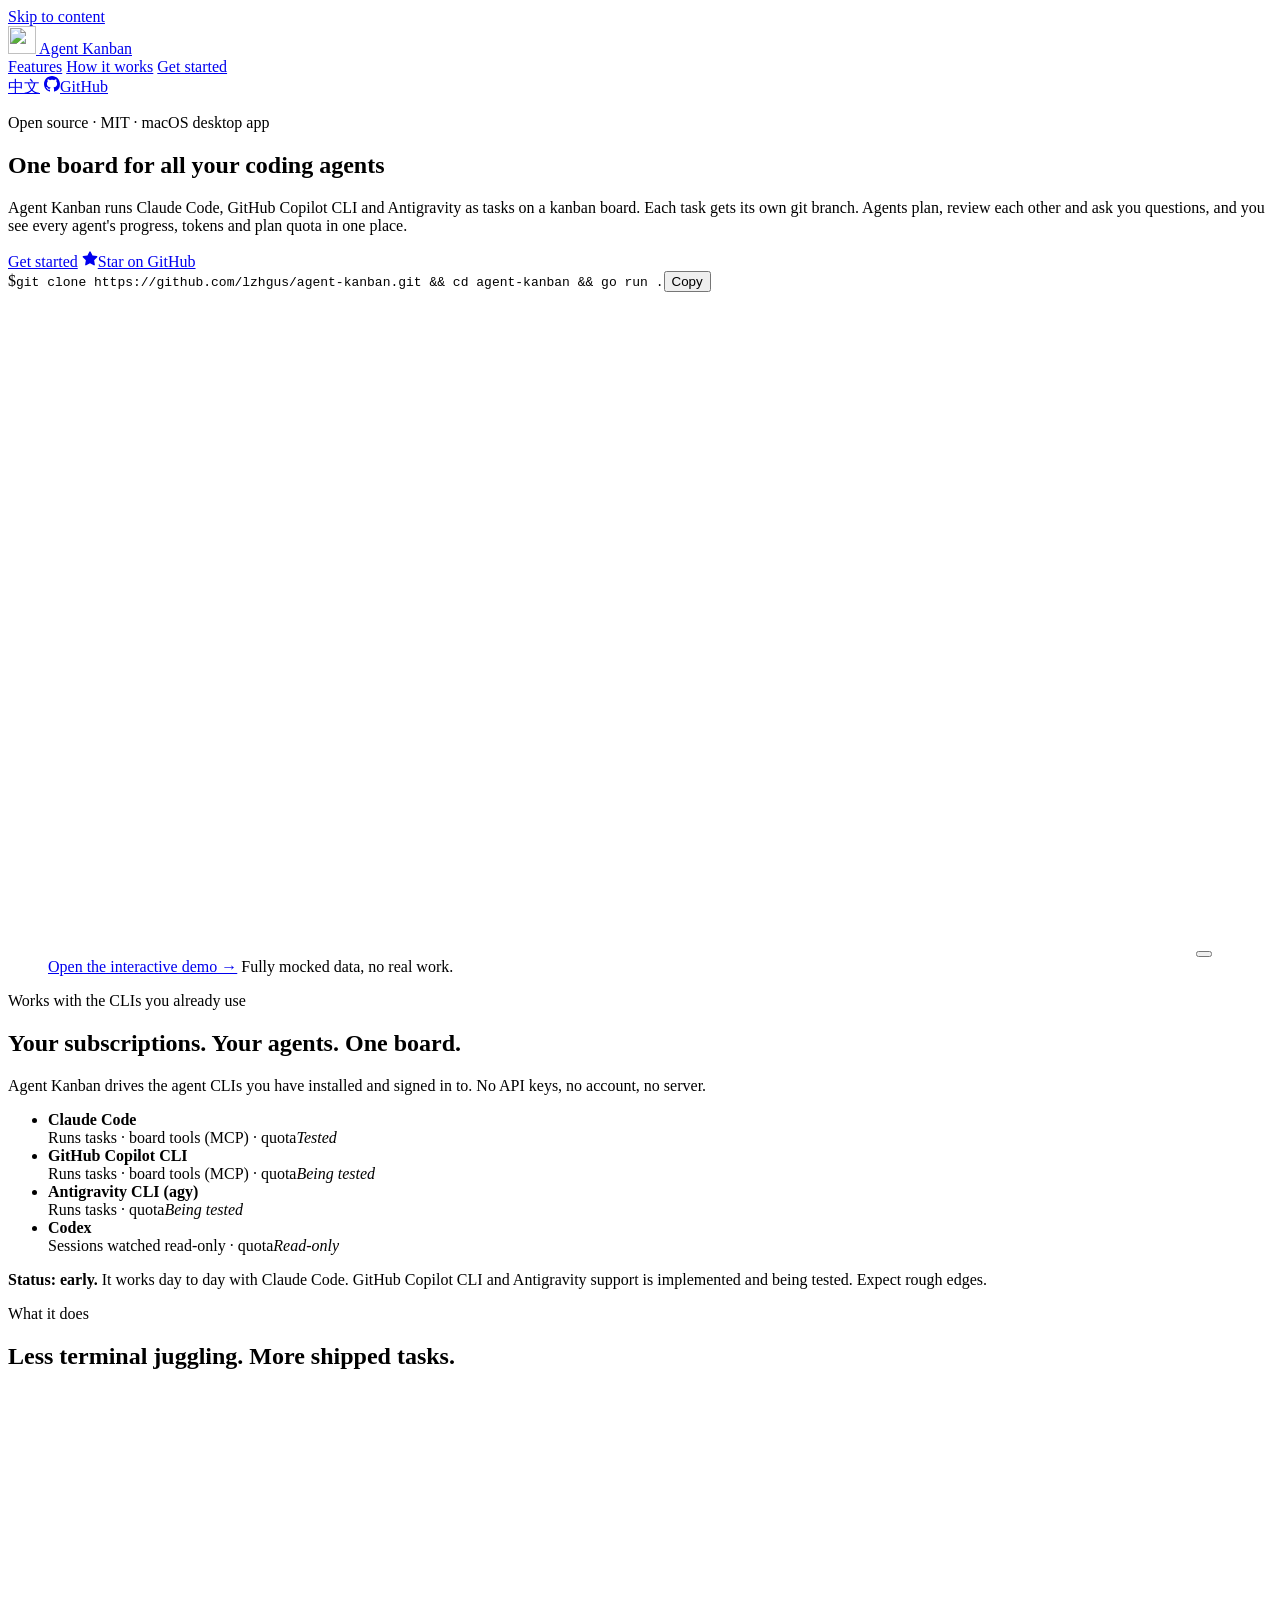
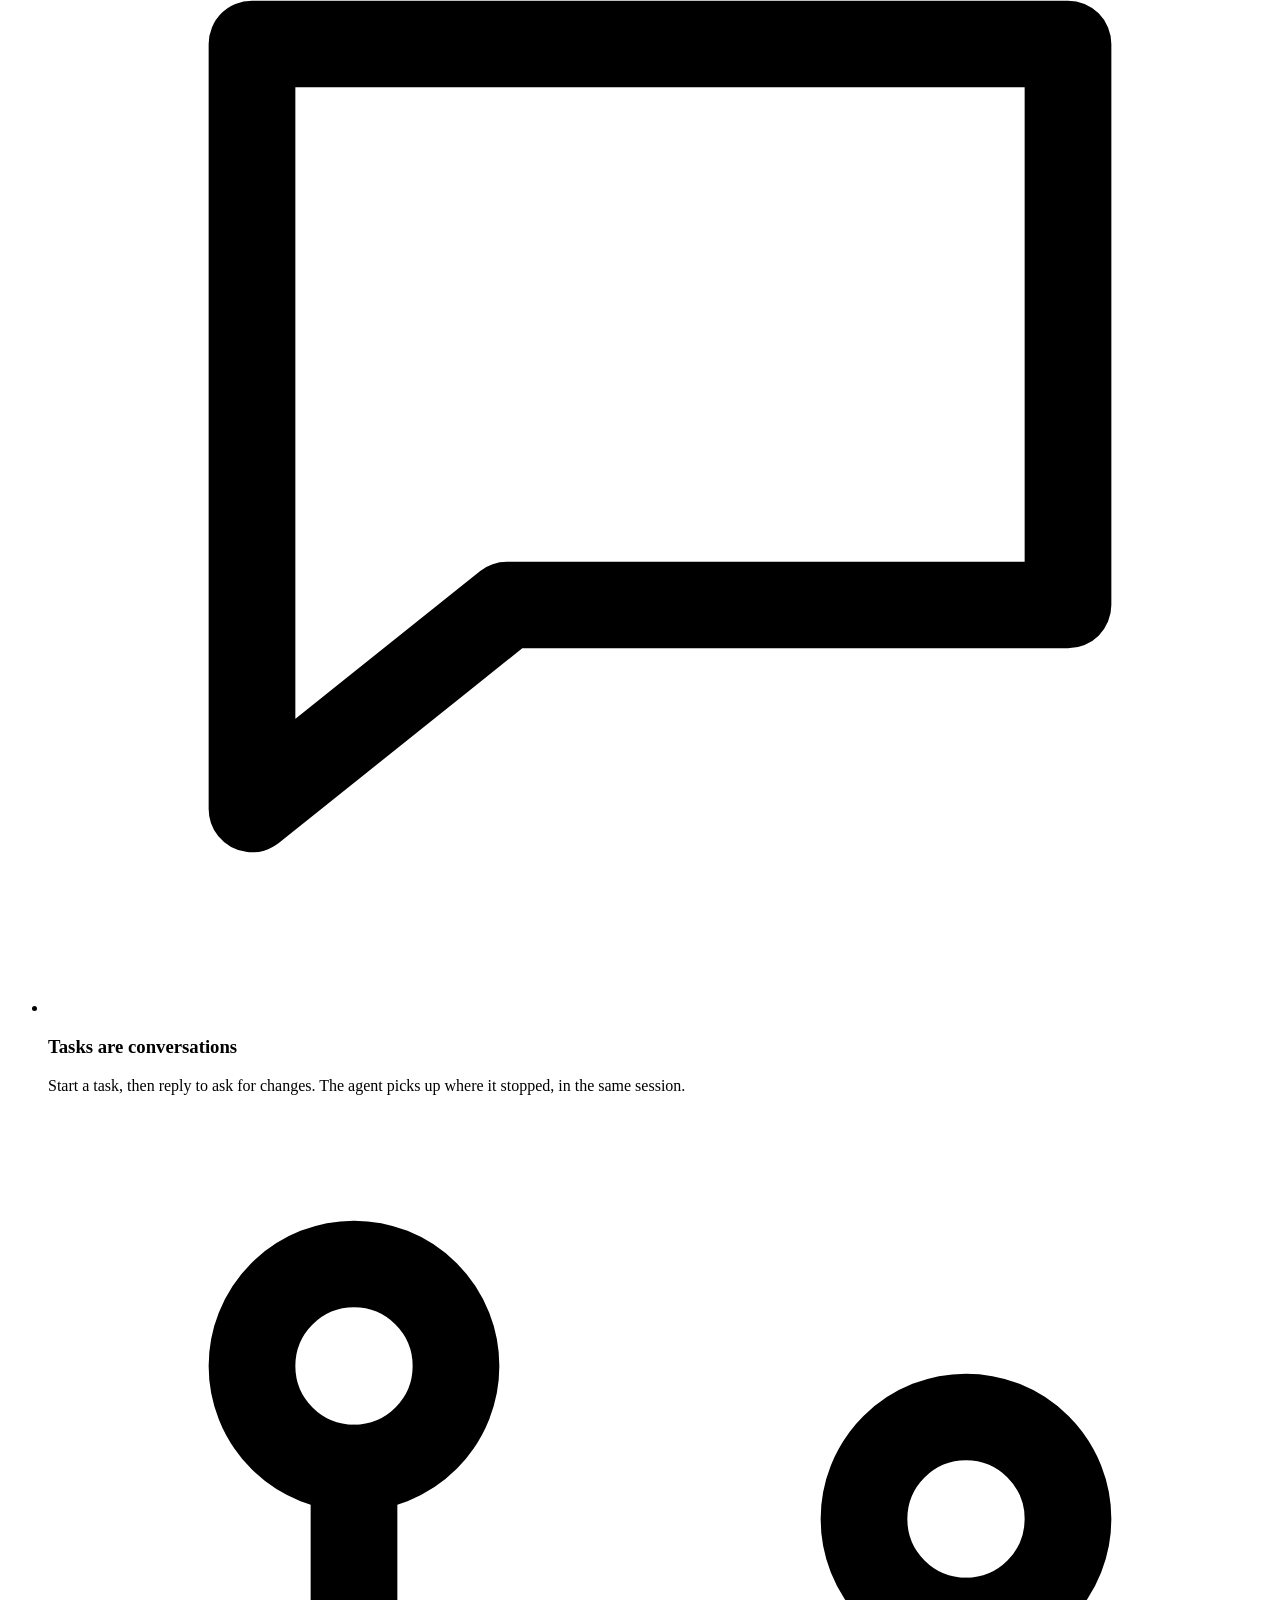
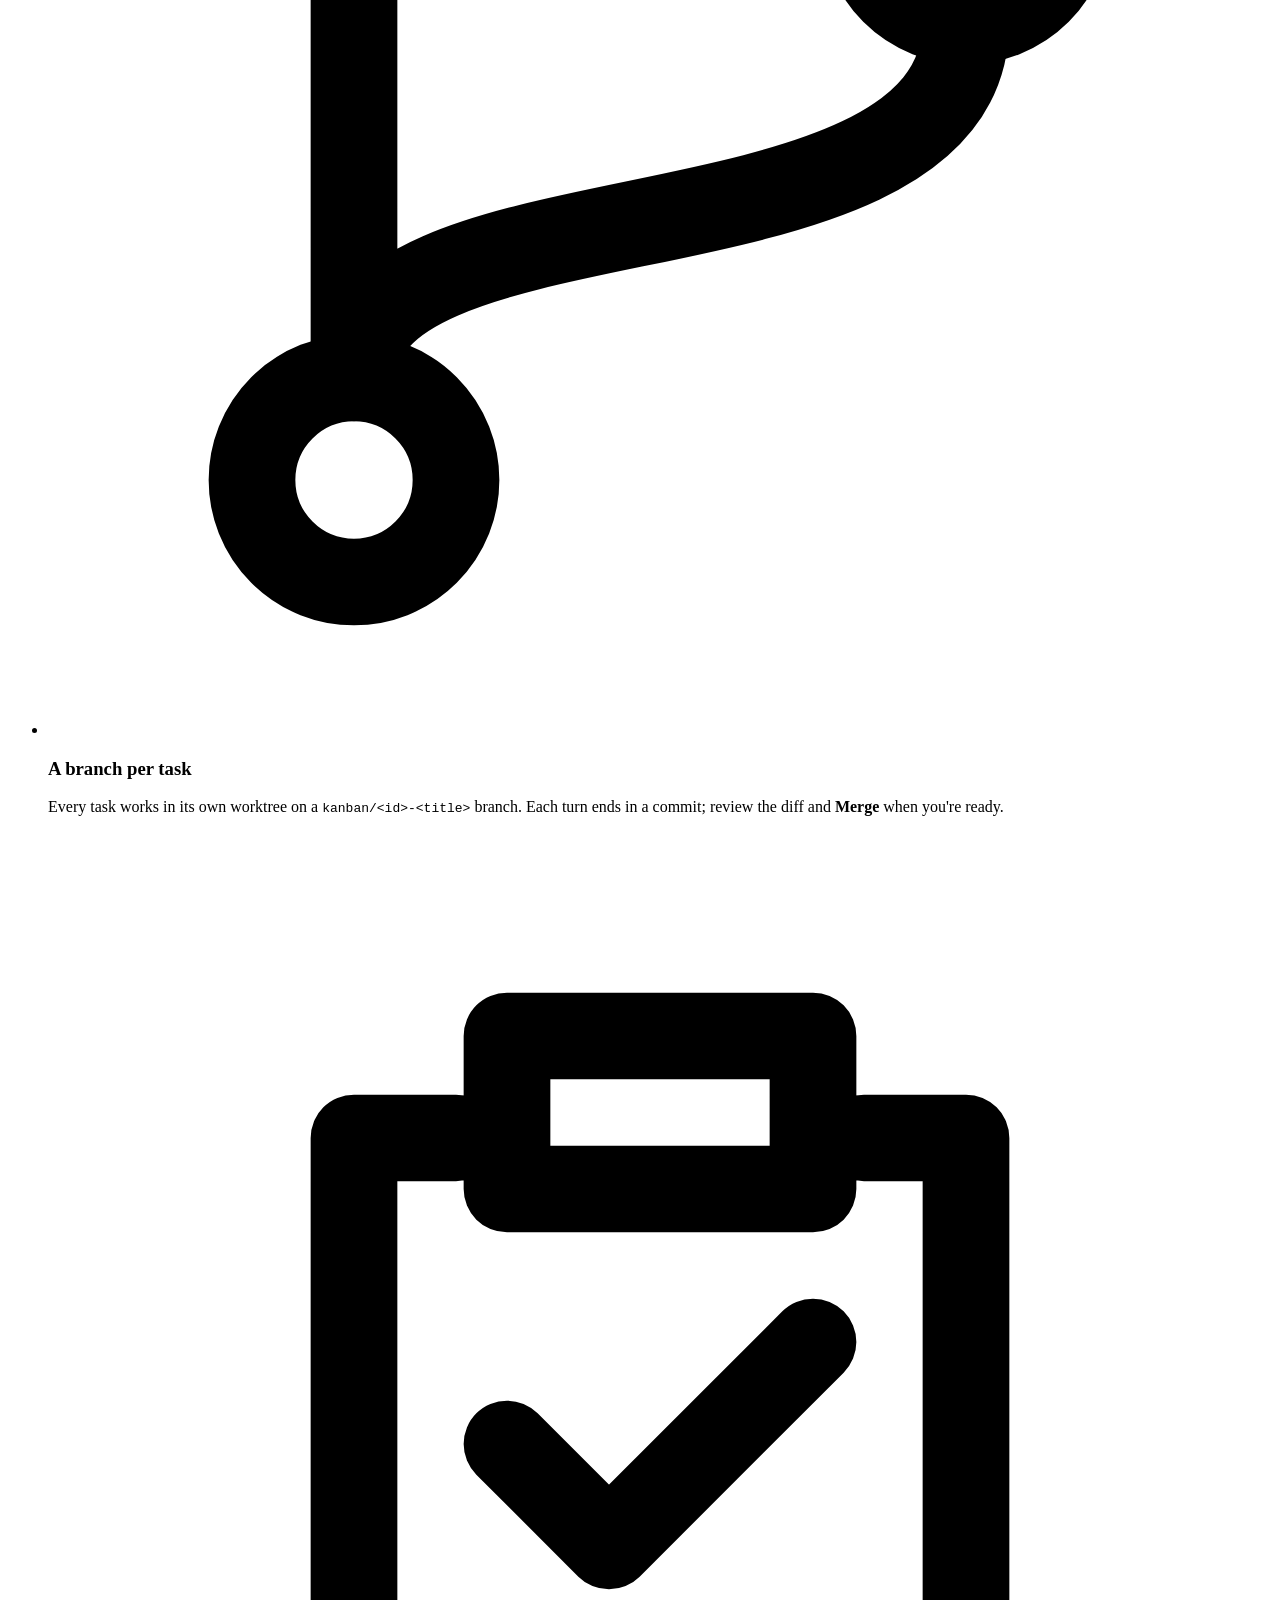
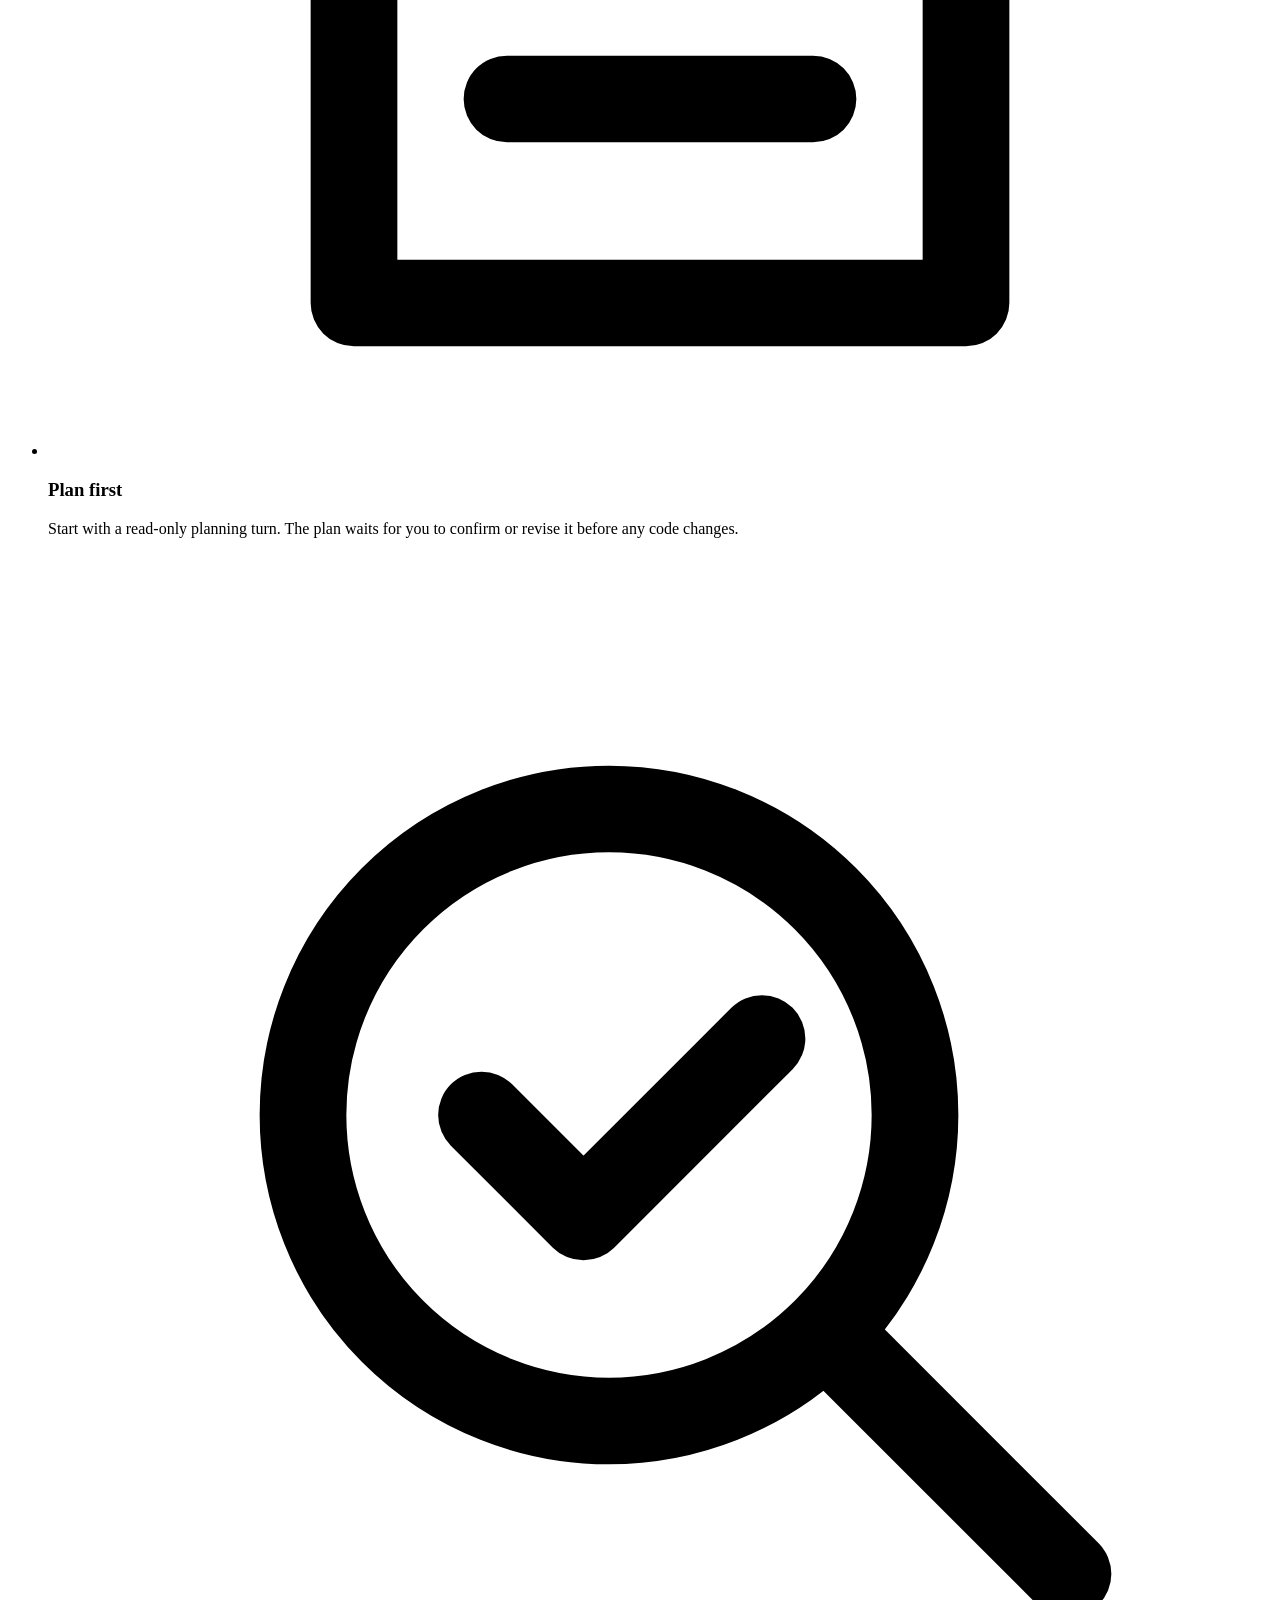
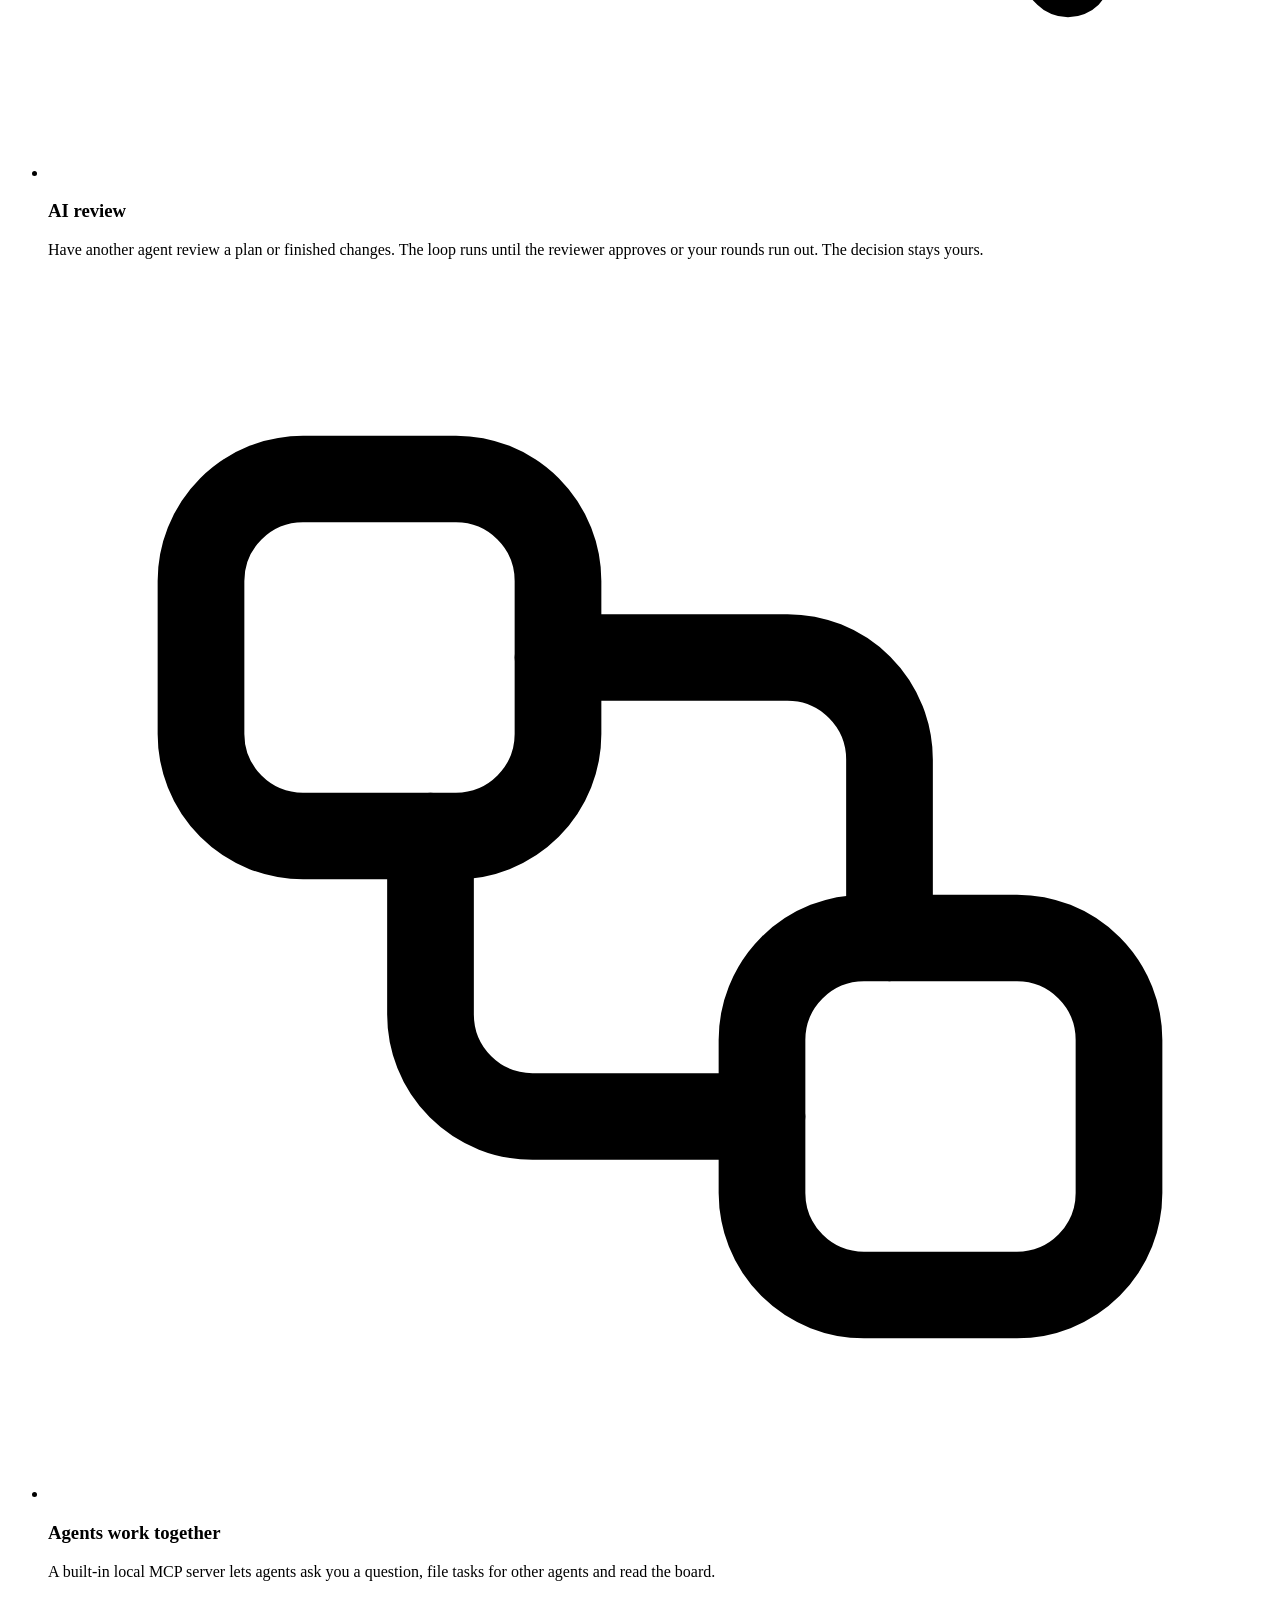
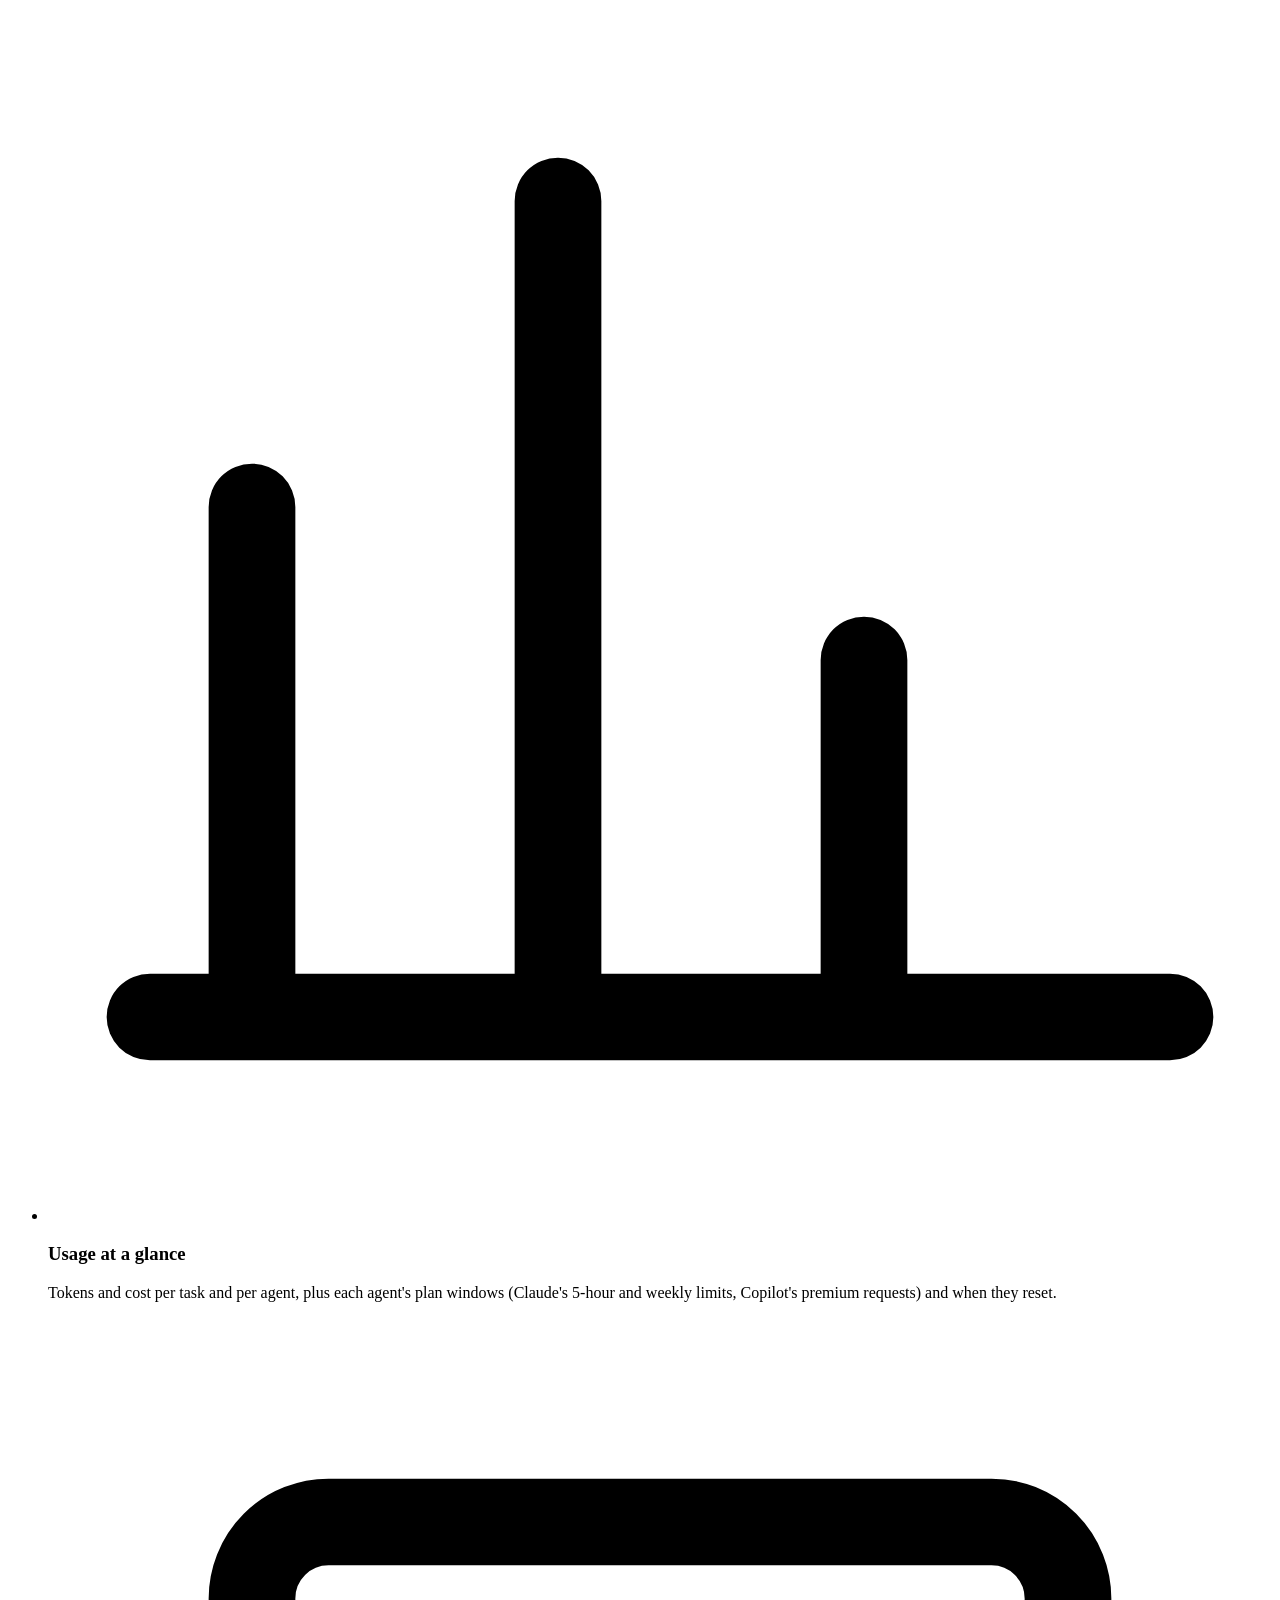
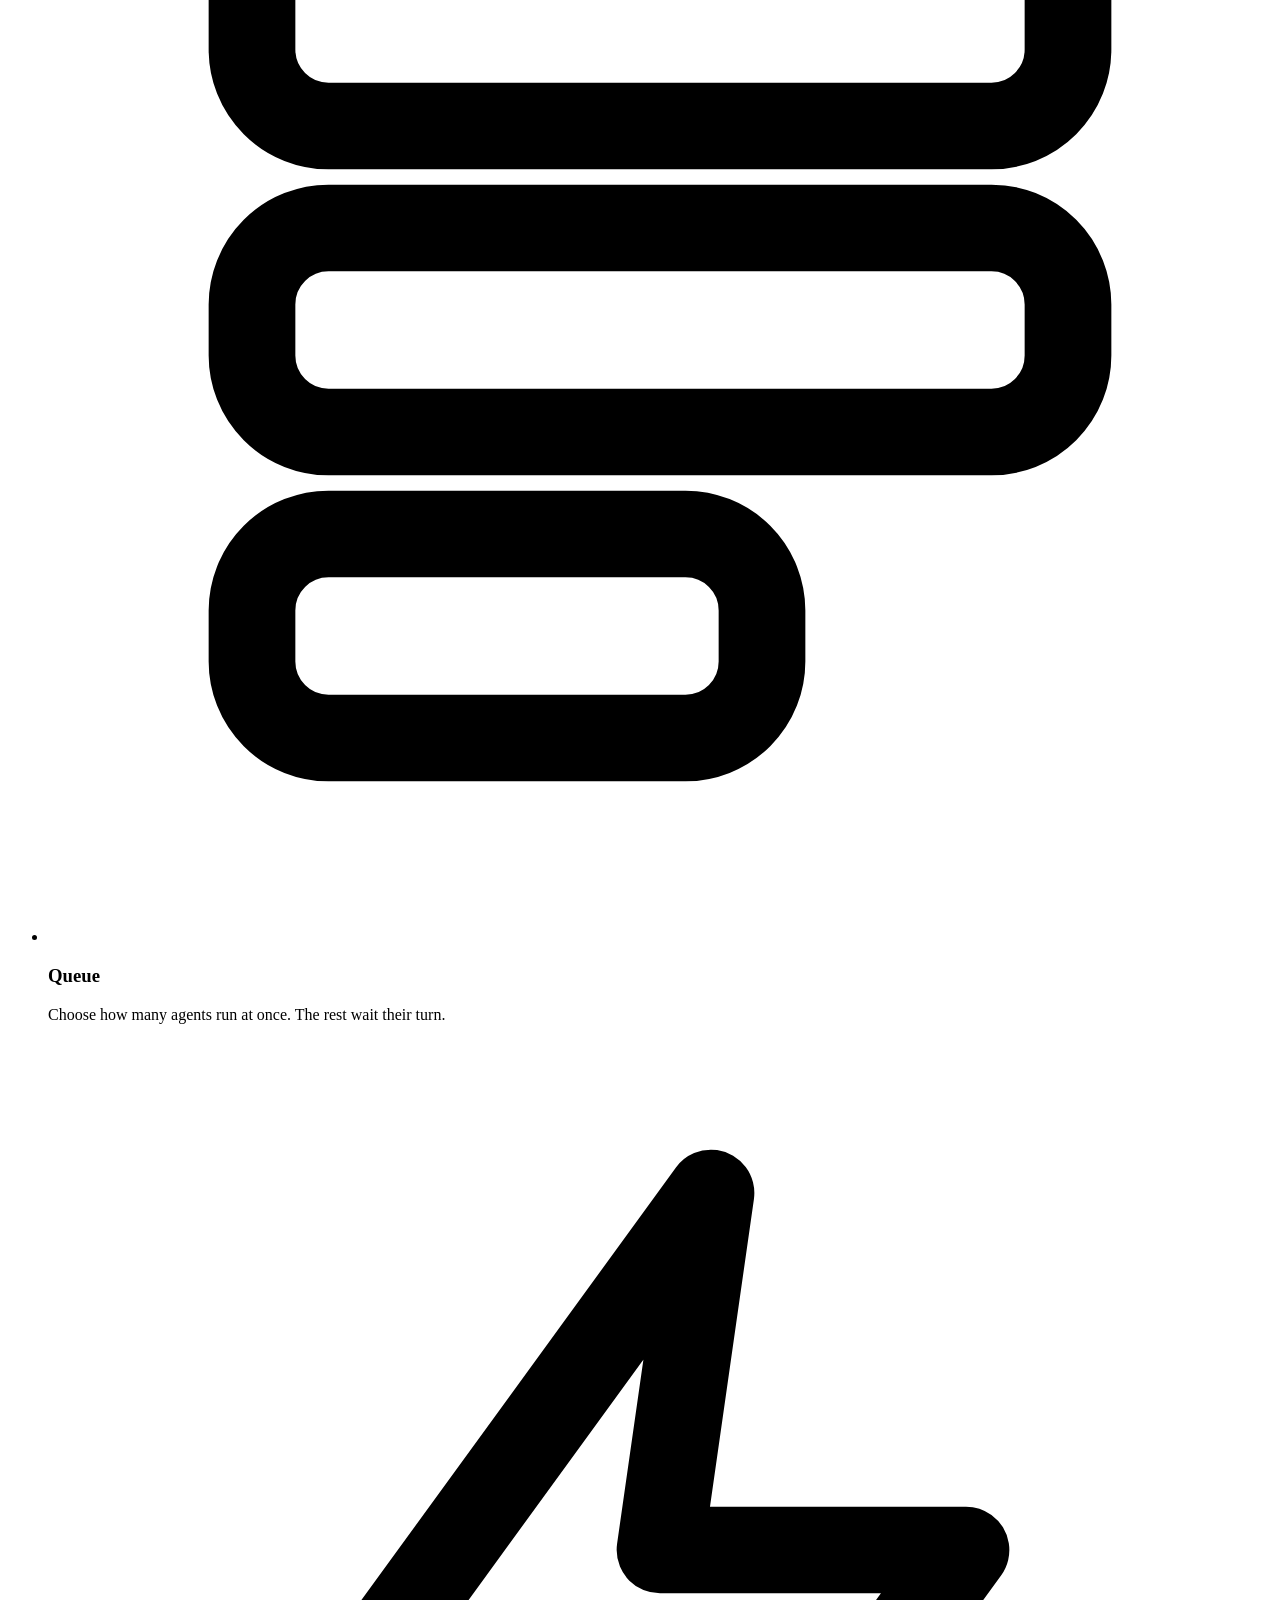
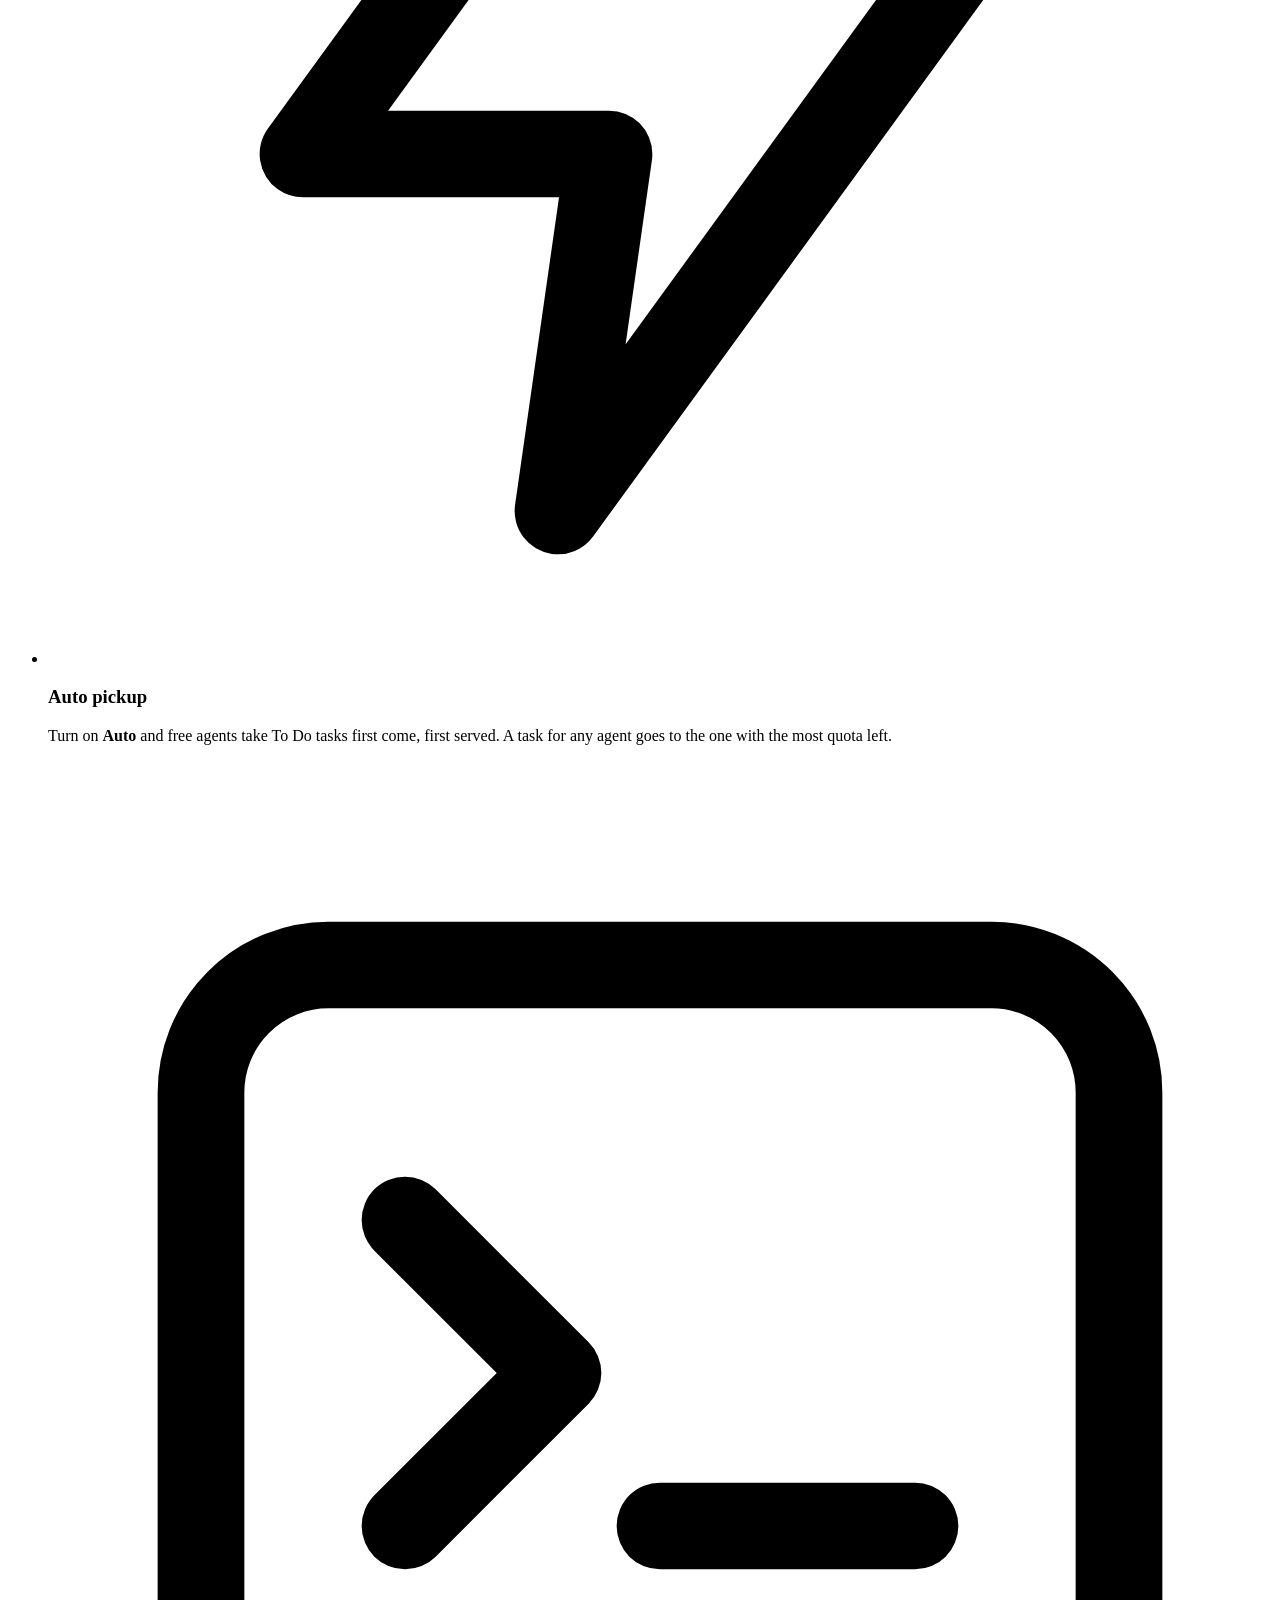
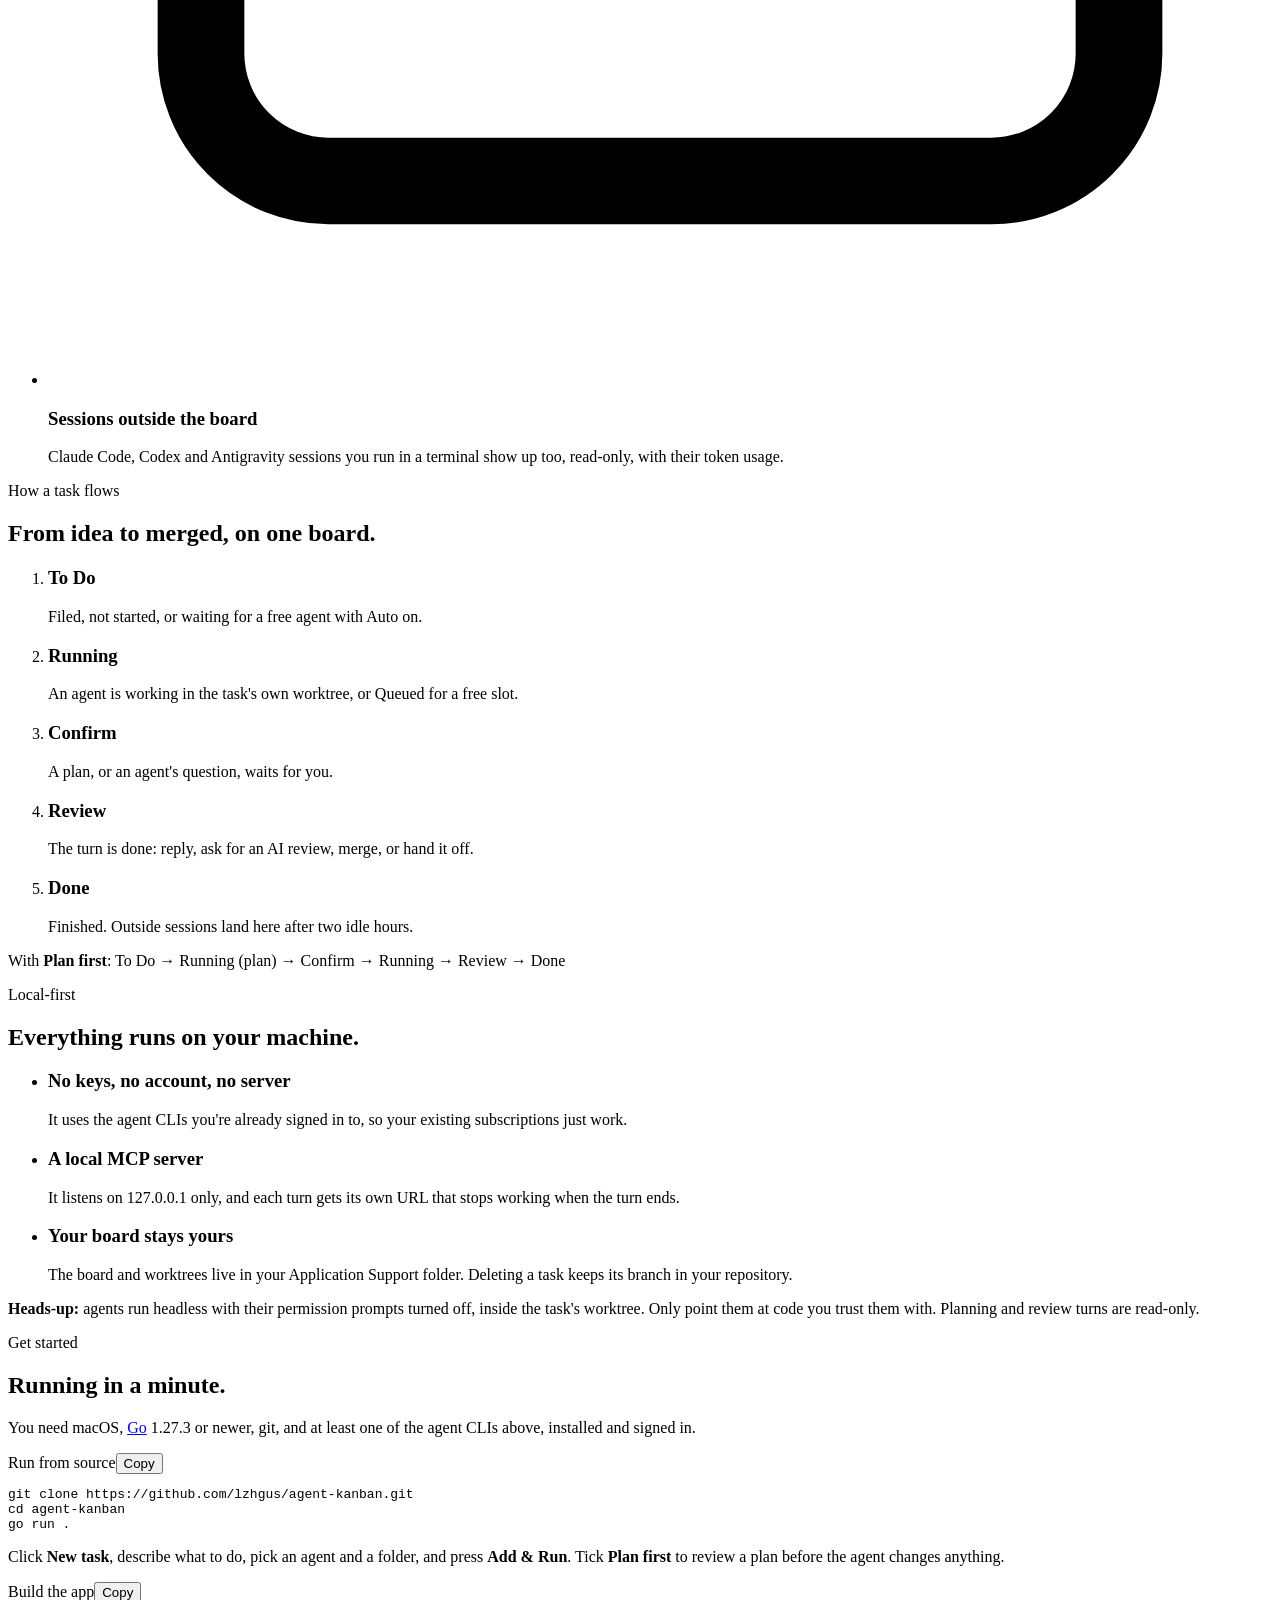
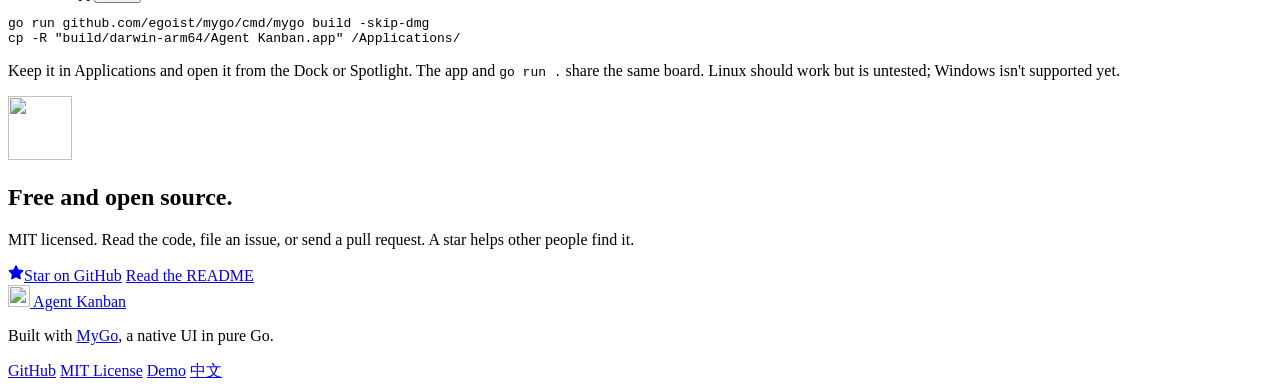
==== site/index.html @ 09a62e58 "Add landing page and bilingual README - site/: static landing page (EN at /, 中文 at /zh/) with the pr" ====
<!doctype html>
<html lang="en">
<head>
<meta charset="utf-8">
<meta name="viewport" content="width=device-width, initial-scale=1, viewport-fit=cover">
<title>Agent Kanban — One board for all your coding agents</title>
<meta name="description" content="Open-source desktop app that runs Claude Code, GitHub Copilot CLI and Antigravity as tasks on one kanban board: a git branch per task, plan first, AI review, and every agent&#x27;s tokens and quota in one place. Local, no API keys.">
<meta name="color-scheme" content="dark light">
<meta name="theme-color" content="#0c0d0c" media="(prefers-color-scheme: dark)">
<meta name="theme-color" content="#f3f2ec" media="(prefers-color-scheme: light)">
<link rel="canonical" href="https://agent-kanban.lzhgus.com/">
<link rel="alternate" hreflang="en" href="https://agent-kanban.lzhgus.com/">
<link rel="alternate" hreflang="zh-CN" href="https://agent-kanban.lzhgus.com/zh/">
<link rel="alternate" hreflang="x-default" href="https://agent-kanban.lzhgus.com/">
<link rel="icon" type="image/png" sizes="32x32" href="/favicon-32.png">
<link rel="apple-touch-icon" href="/apple-touch-icon.png">
<meta property="og:type" content="website">
<meta property="og:site_name" content="Agent Kanban">
<meta property="og:title" content="Agent Kanban — One board for all your coding agents">
<meta property="og:description" content="Open-source desktop app that runs Claude Code, GitHub Copilot CLI and Antigravity as tasks on one kanban board: a git branch per task, plan first, AI review, and every agent&#x27;s tokens and quota in one place. Local, no API keys.">
<meta property="og:url" content="https://agent-kanban.lzhgus.com/">
<meta property="og:image" content="https://agent-kanban.lzhgus.com/og-en.png">
<meta property="og:image:width" content="1200">
<meta property="og:image:height" content="630">
<meta property="og:locale" content="en_US">
<meta name="twitter:card" content="summary_large_image">
<meta name="twitter:title" content="Agent Kanban — One board for all your coding agents">
<meta name="twitter:description" content="Open-source desktop app that runs Claude Code, GitHub Copilot CLI and Antigravity as tasks on one kanban board: a git branch per task, plan first, AI review, and every agent&#x27;s tokens and quota in one place. Local, no API keys.">
<meta name="twitter:image" content="https://agent-kanban.lzhgus.com/og-en.png">
<link rel="preload" as="image" href="/media/poster-en.webp" fetchpriority="high">
<link rel="stylesheet" href="/styles.css">
<script type="application/ld+json">{"@context":"https://schema.org","@type":"SoftwareApplication","name":"Agent Kanban","applicationCategory":"DeveloperApplication","operatingSystem":"macOS","license":"https://opensource.org/licenses/MIT","url":"https://agent-kanban.lzhgus.com/","codeRepository":"https://github.com/lzhgus/agent-kanban","offers":{"@type":"Offer","price":"0","priceCurrency":"USD"}}</script>
</head>
<body class="lang-en">
<a class="skip" href="#main">Skip to content</a>
<header class="nav">
  <div class="wrap nav-in">
    <a class="brand" href="/"><img src="/logo-96.png" width="28" height="28" alt=""> Agent Kanban</a>
    <nav aria-label="Primary" class="links">
      <a href="#features">Features</a>
      <a href="#flow">How it works</a>
      <a href="#start">Get started</a>
    </nav>
    <div class="nav-r">
      <a class="lang" href="/zh/" hreflang="zh-CN" lang="zh-CN">中文</a>
      <a class="btn btn-ghost btn-sm" href="https://github.com/lzhgus/agent-kanban"><svg viewBox="0 0 16 16" aria-hidden="true" width="16" height="16"><path fill="currentColor" d="M8 0C3.58 0 0 3.58 0 8c0 3.54 2.29 6.53 5.47 7.59.4.07.55-.17.55-.38 0-.19-.01-.82-.01-1.49-2.01.37-2.53-.49-2.69-.94-.09-.23-.48-.94-.82-1.13-.28-.15-.68-.52-.01-.53.63-.01 1.08.58 1.23.82.72 1.21 1.87.87 2.33.66.07-.52.28-.87.51-1.07-1.78-.2-3.64-.89-3.64-3.95 0-.87.31-1.59.82-2.15-.08-.2-.36-1.02.08-2.12 0 0 .67-.21 2.2.82.64-.18 1.32-.27 2-.27.68 0 1.36.09 2 .27 1.53-1.04 2.2-.82 2.2-.82.44 1.1.16 1.92.08 2.12.51.56.82 1.27.82 2.15 0 3.07-1.87 3.75-3.65 3.95.29.25.54.73.54 1.48 0 1.07-.01 1.93-.01 2.2 0 .21.15.46.55.38A8.013 8.013 0 0016 8c0-4.42-3.58-8-8-8z"/></svg><span class="hide-s">GitHub</span></a>
    </div>
  </div>
</header>

<main id="main">
<section class="hero">
  <div class="wrap">
    <p class="eyebrow"><span class="pulse" aria-hidden="true"></span>Open source · MIT · macOS desktop app</p>
    <h1>One board for all your <span class="hl">coding agents</span></h1>
    <p class="lede">Agent Kanban runs Claude Code, GitHub Copilot CLI and Antigravity as tasks on a kanban board. Each task gets its own git branch. Agents plan, review each other and ask you questions, and you see every agent's progress, tokens and plan quota in one place.</p>
    <div class="ctas">
      <a class="btn btn-primary" href="#start">Get started</a>
      <a class="btn btn-ghost" href="https://github.com/lzhgus/agent-kanban"><svg viewBox="0 0 16 16" aria-hidden="true" width="16" height="16"><path fill="currentColor" d="M8 .25a.75.75 0 01.67.42l1.88 3.81 4.2.61a.75.75 0 01.42 1.28l-3.04 2.96.72 4.19a.75.75 0 01-1.09.79L8 12.33l-3.76 1.98a.75.75 0 01-1.09-.79l.72-4.19L.83 6.37a.75.75 0 01.42-1.28l4.2-.61L7.33.67A.75.75 0 018 .25z"/></svg>Star on GitHub</a>
    </div>
    <div class="oneliner"><span class="prompt" aria-hidden="true">$</span><code>git clone https://github.com/lzhgus/agent-kanban.git &amp;&amp; cd agent-kanban &amp;&amp; go run .</code><button class="copy" type="button" data-copy="git clone https://github.com/lzhgus/agent-kanban.git &amp;&amp; cd agent-kanban &amp;&amp; go run ." data-done="Copied">Copy</button></div>
  </div>
  <div class="wrap wide">
    <figure class="stage">
      <div class="glow" aria-hidden="true"></div>
      <div class="frame">
        <video id="promo" autoplay muted loop playsinline preload="metadata" poster="/media/poster-en.webp" width="1144" height="646" aria-label="20-second promo: a task goes from To Do to Running, Review and Done">
          <source src="/media/promo-en.mp4" type="video/mp4">
        </video>
        <button class="vctl" type="button" id="vctl" data-pause="Pause video" data-play="Play video" aria-label="Pause video"><span class="i-pause" aria-hidden="true"></span></button>
      </div>
      <figcaption><a href="/demo/">Open the interactive demo →</a> <span>Fully mocked data, no real work.</span></figcaption>
    </figure>
  </div>
</section>

<section class="sec" id="agents" aria-labelledby="agents-h">
  <div class="wrap">
    <p class="kicker">Works with the CLIs you already use</p>
    <h2 id="agents-h">Your subscriptions. Your agents. One board.</h2>
    <p class="sub">Agent Kanban drives the agent CLIs you have installed and signed in to. No API keys, no account, no server.</p>
    <ul class="agents"><li class="agent"><div class="ahead"><span class="adot claude" aria-hidden="true"></span><b>Claude Code</b></div><span class="adesc">Runs tasks · board tools (MCP) · quota</span><em class="tag ok">Tested</em></li><li class="agent"><div class="ahead"><span class="adot copilot" aria-hidden="true"></span><b>GitHub Copilot CLI</b></div><span class="adesc">Runs tasks · board tools (MCP) · quota</span><em class="tag beta">Being tested</em></li><li class="agent"><div class="ahead"><span class="adot anti" aria-hidden="true"></span><b>Antigravity CLI (agy)</b></div><span class="adesc">Runs tasks · quota</span><em class="tag beta">Being tested</em></li><li class="agent"><div class="ahead"><span class="adot codex" aria-hidden="true"></span><b>Codex</b></div><span class="adesc">Sessions watched read-only · quota</span><em class="tag ok">Read-only</em></li></ul>
    <p class="status"><b>Status: early.</b> It works day to day with Claude Code. GitHub Copilot CLI and Antigravity support is implemented and being tested. Expect rough edges.</p>
  </div>
</section>

<section class="sec" id="features" aria-labelledby="features-h">
  <div class="wrap">
    <p class="kicker">What it does</p>
    <h2 id="features-h">Less terminal juggling. More shipped tasks.</h2>
    <ul class="feats"><li class="feat"><svg class="ficon" viewBox="0 0 24 24" aria-hidden="true" fill="none" stroke="currentColor" stroke-width="1.7" stroke-linecap="round" stroke-linejoin="round"><path d="M4 5h16v11H9l-5 4z"/></svg><h3>Tasks are conversations</h3><p>Start a task, then reply to ask for changes. The agent picks up where it stopped, in the same session.</p></li><li class="feat"><svg class="ficon" viewBox="0 0 24 24" aria-hidden="true" fill="none" stroke="currentColor" stroke-width="1.7" stroke-linecap="round" stroke-linejoin="round"><circle cx="6" cy="5" r="2"/><circle cx="6" cy="19" r="2"/><circle cx="18" cy="8" r="2"/><path d="M6 7v10M18 10c0 5-12 3-12 7"/></svg><h3>A branch per task</h3><p>Every task works in its own worktree on a <code>kanban/&lt;id&gt;-&lt;title&gt;</code> branch. Each turn ends in a commit; review the diff and <b>Merge</b> when you're ready.</p></li><li class="feat"><svg class="ficon" viewBox="0 0 24 24" aria-hidden="true" fill="none" stroke="currentColor" stroke-width="1.7" stroke-linecap="round" stroke-linejoin="round"><path d="M9 4h6v3H9zM6 6h2m8 0h2v15H6V6"/><path d="M9 12l2 2 4-4M9 17h6"/></svg><h3>Plan first</h3><p>Start with a read-only planning turn. The plan waits for you to confirm or revise it before any code changes.</p></li><li class="feat"><svg class="ficon" viewBox="0 0 24 24" aria-hidden="true" fill="none" stroke="currentColor" stroke-width="1.7" stroke-linecap="round" stroke-linejoin="round"><circle cx="11" cy="11" r="6"/><path d="M20 20l-4.5-4.5M8.5 11l2 2 3.5-3.5"/></svg><h3>AI review</h3><p>Have another agent review a plan or finished changes. The loop runs until the reviewer approves or your rounds run out. The decision stays yours.</p></li><li class="feat"><svg class="ficon" viewBox="0 0 24 24" aria-hidden="true" fill="none" stroke="currentColor" stroke-width="1.7" stroke-linecap="round" stroke-linejoin="round"><rect x="3" y="4" width="7" height="7" rx="2"/><rect x="14" y="13" width="7" height="7" rx="2"/><path d="M10 7.5h4.5a2 2 0 0 1 2 2V13M14 16.5H9.5a2 2 0 0 1-2-2V11"/></svg><h3>Agents work together</h3><p>A built-in local MCP server lets agents ask you a question, file tasks for other agents and read the board.</p></li><li class="feat"><svg class="ficon" viewBox="0 0 24 24" aria-hidden="true" fill="none" stroke="currentColor" stroke-width="1.7" stroke-linecap="round" stroke-linejoin="round"><path d="M4 20V10M10 20V4M16 20v-7M22 20H2"/></svg><h3>Usage at a glance</h3><p>Tokens and cost per task and per agent, plus each agent's plan windows (Claude's 5-hour and weekly limits, Copilot's premium requests) and when they reset.</p></li><li class="feat"><svg class="ficon" viewBox="0 0 24 24" aria-hidden="true" fill="none" stroke="currentColor" stroke-width="1.7" stroke-linecap="round" stroke-linejoin="round"><rect x="4" y="4" width="16" height="4" rx="1.5"/><rect x="4" y="10" width="16" height="4" rx="1.5"/><rect x="4" y="16" width="10" height="4" rx="1.5"/></svg><h3>Queue</h3><p>Choose how many agents run at once. The rest wait their turn.</p></li><li class="feat"><svg class="ficon" viewBox="0 0 24 24" aria-hidden="true" fill="none" stroke="currentColor" stroke-width="1.7" stroke-linecap="round" stroke-linejoin="round"><path d="M13 3L5 14h6l-1 7 8-11h-6z"/></svg><h3>Auto pickup</h3><p>Turn on <b>Auto</b> and free agents take To Do tasks first come, first served. A task for any agent goes to the one with the most quota left.</p></li><li class="feat"><svg class="ficon" viewBox="0 0 24 24" aria-hidden="true" fill="none" stroke="currentColor" stroke-width="1.7" stroke-linecap="round" stroke-linejoin="round"><rect x="3" y="4" width="18" height="16" rx="2.5"/><path d="M7 9l3 3-3 3M12 15h5"/></svg><h3>Sessions outside the board</h3><p>Claude Code, Codex and Antigravity sessions you run in a terminal show up too, read-only, with their token usage.</p></li></ul>
  </div>
</section>

<section class="sec" id="flow" aria-labelledby="flow-h">
  <div class="wrap">
    <p class="kicker">How a task flows</p>
    <h2 id="flow-h">From idea to merged, on one board.</h2>
    <ol class="flow"><li class="step todo"><span class="sdot" aria-hidden="true"></span><h3>To Do</h3><p>Filed, not started, or waiting for a free agent with Auto on.</p></li><li class="step run"><span class="sdot" aria-hidden="true"></span><h3>Running</h3><p>An agent is working in the task's own worktree, or Queued for a free slot.</p></li><li class="step confirm"><span class="sdot" aria-hidden="true"></span><h3>Confirm</h3><p>A plan, or an agent's question, waits for you.</p></li><li class="step review"><span class="sdot" aria-hidden="true"></span><h3>Review</h3><p>The turn is done: reply, ask for an AI review, merge, or hand it off.</p></li><li class="step done"><span class="sdot" aria-hidden="true"></span><h3>Done</h3><p>Finished. Outside sessions land here after two idle hours.</p></li></ol>
    <p class="flow-plan">With <b>Plan first</b>: To Do → Running (plan) → Confirm → Running → Review → Done</p>
  </div>
</section>

<section class="sec" id="privacy" aria-labelledby="privacy-h">
  <div class="wrap">
    <div class="band">
      <p class="kicker">Local-first</p>
      <h2 id="privacy-h">Everything runs on your machine.</h2>
      <ul class="priv"><li><h3>No keys, no account, no server</h3><p>It uses the agent CLIs you're already signed in to, so your existing subscriptions just work.</p></li><li><h3>A local MCP server</h3><p>It listens on 127.0.0.1 only, and each turn gets its own URL that stops working when the turn ends.</p></li><li><h3>Your board stays yours</h3><p>The board and worktrees live in your Application Support folder. Deleting a task keeps its branch in your repository.</p></li></ul>
      <p class="warn"><b>Heads-up:</b> agents run headless with their permission prompts turned off, inside the task's worktree. Only point them at code you trust them with. Planning and review turns are read-only.</p>
    </div>
  </div>
</section>

<section class="sec" id="start" aria-labelledby="start-h">
  <div class="wrap">
    <p class="kicker">Get started</p>
    <h2 id="start-h">Running in a minute.</h2>
    <p class="sub">You need macOS, <a href="https://go.dev/dl/">Go</a> 1.27.3 or newer, git, and at least one of the agent CLIs above, installed and signed in.</p>
    <div class="starts">
      <div><div class="code"><div class="code-head"><span>Run from source</span><button class="copy" type="button" data-copy="git clone https://github.com/lzhgus/agent-kanban.git
cd agent-kanban
go run ." data-done="Copied">Copy</button></div><pre><code>git clone https://github.com/lzhgus/agent-kanban.git
cd agent-kanban
go run .</code></pre></div><p>Click <b>New task</b>, describe what to do, pick an agent and a folder, and press <b>Add &amp; Run</b>. Tick <b>Plan first</b> to review a plan before the agent changes anything.</p></div>
      <div><div class="code"><div class="code-head"><span>Build the app</span><button class="copy" type="button" data-copy="go run github.com/egoist/mygo/cmd/mygo build -skip-dmg
cp -R &quot;build/darwin-arm64/Agent Kanban.app&quot; /Applications/" data-done="Copied">Copy</button></div><pre><code>go run github.com/egoist/mygo/cmd/mygo build -skip-dmg
cp -R &quot;build/darwin-arm64/Agent Kanban.app&quot; /Applications/</code></pre></div><p>Keep it in Applications and open it from the Dock or Spotlight. The app and <code>go run .</code> share the same board. Linux should work but is untested; Windows isn't supported yet.</p></div>
    </div>
  </div>
</section>

<section class="sec">
  <div class="wrap">
    <div class="cta">
      <img src="/logo-96.png" width="64" height="64" alt="" loading="lazy">
      <h2>Free and open source.</h2>
      <p>MIT licensed. Read the code, file an issue, or send a pull request. A star helps other people find it.</p>
      <div class="ctas">
        <a class="btn btn-primary" href="https://github.com/lzhgus/agent-kanban"><svg viewBox="0 0 16 16" aria-hidden="true" width="16" height="16"><path fill="currentColor" d="M8 .25a.75.75 0 01.67.42l1.88 3.81 4.2.61a.75.75 0 01.42 1.28l-3.04 2.96.72 4.19a.75.75 0 01-1.09.79L8 12.33l-3.76 1.98a.75.75 0 01-1.09-.79l.72-4.19L.83 6.37a.75.75 0 01.42-1.28l4.2-.61L7.33.67A.75.75 0 018 .25z"/></svg>Star on GitHub</a>
        <a class="btn btn-ghost" href="https://github.com/lzhgus/agent-kanban#readme">Read the README</a>
      </div>
    </div>
  </div>
</section>
</main>

<footer class="foot">
  <div class="wrap foot-in">
    <a class="brand" href="/"><img src="/logo-96.png" width="22" height="22" alt="" loading="lazy"> Agent Kanban</a>
    <p>Built with <a href="https://github.com/egoist/mygo">MyGo</a>, a native UI in pure Go.</p>
    <nav aria-label="Footer">
      <a href="https://github.com/lzhgus/agent-kanban">GitHub</a>
      <a href="https://github.com/lzhgus/agent-kanban/blob/main/LICENSE">MIT License</a>
      <a href="/demo/">Demo</a>
      <a href="/zh/" hreflang="zh-CN" lang="zh-CN">中文</a>
    </nav>
  </div>
</footer>
<script src="/site.js" defer></script>
</body>
</html>
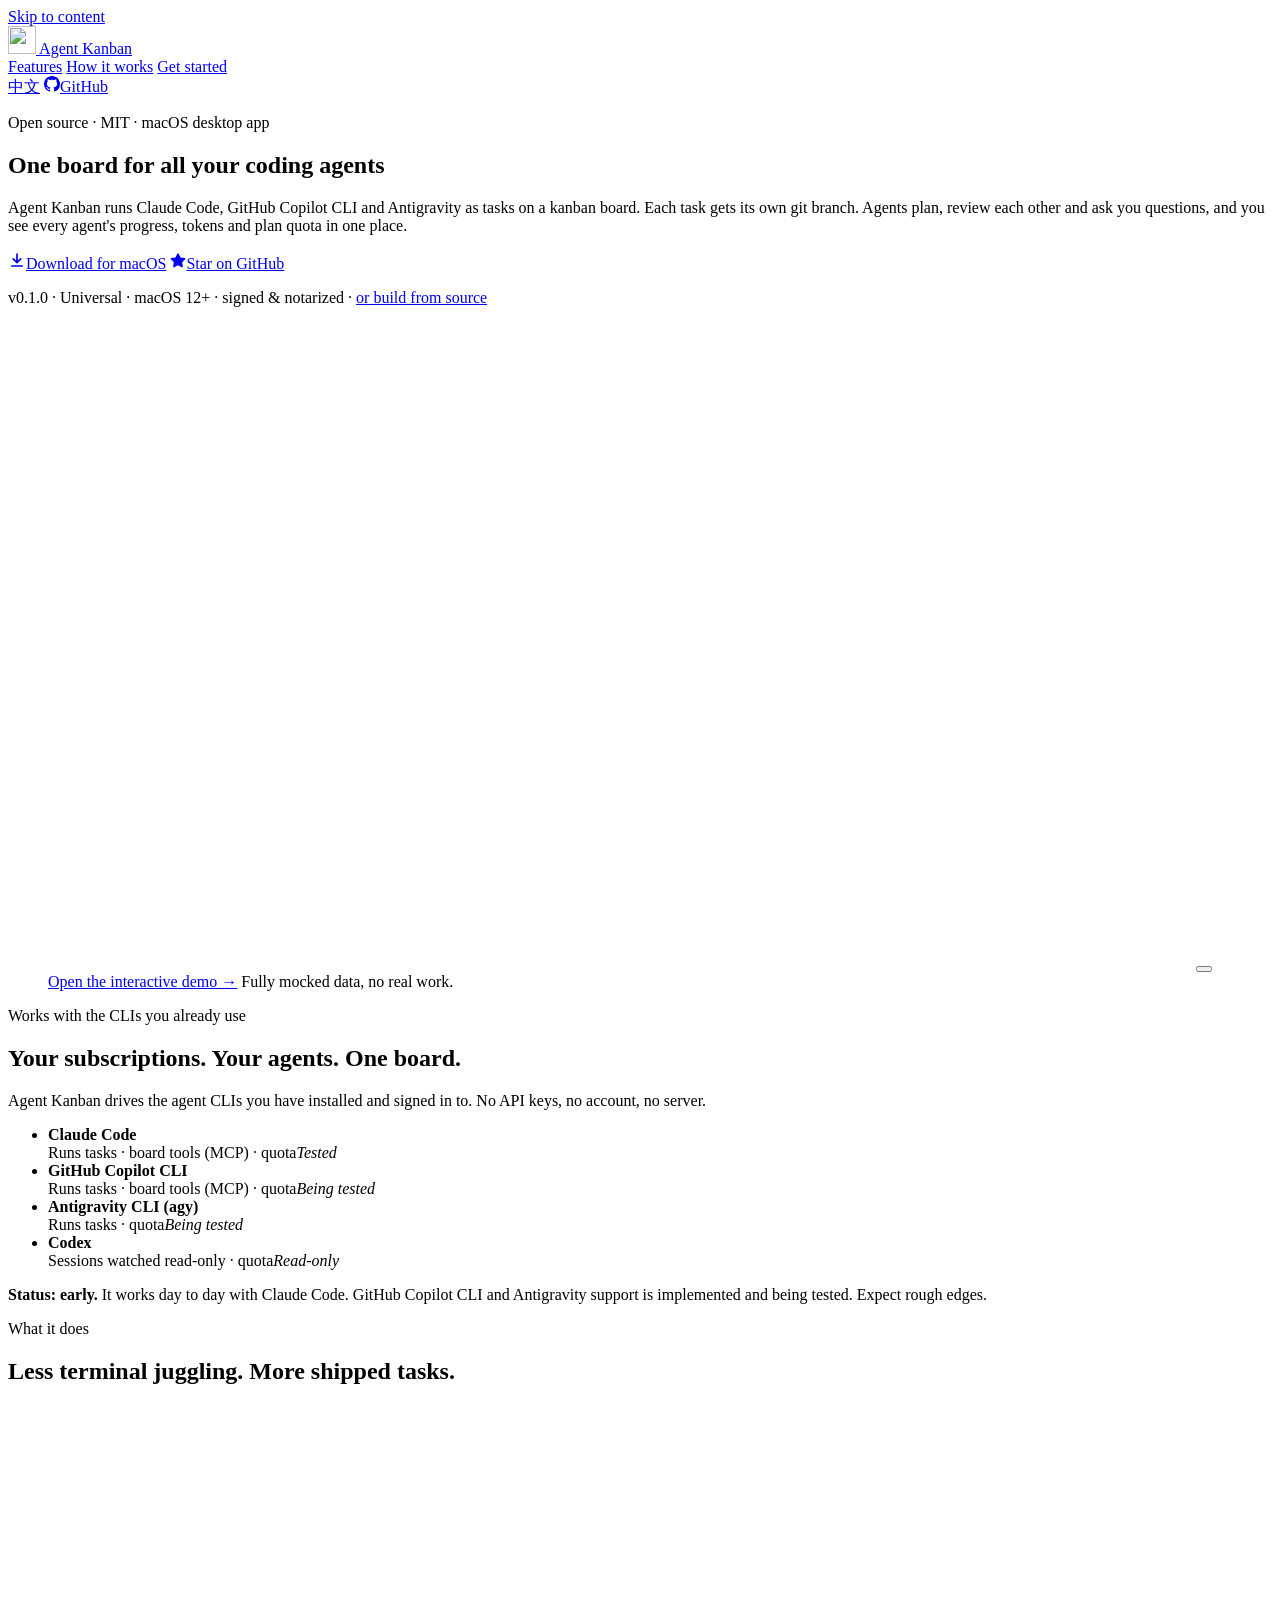
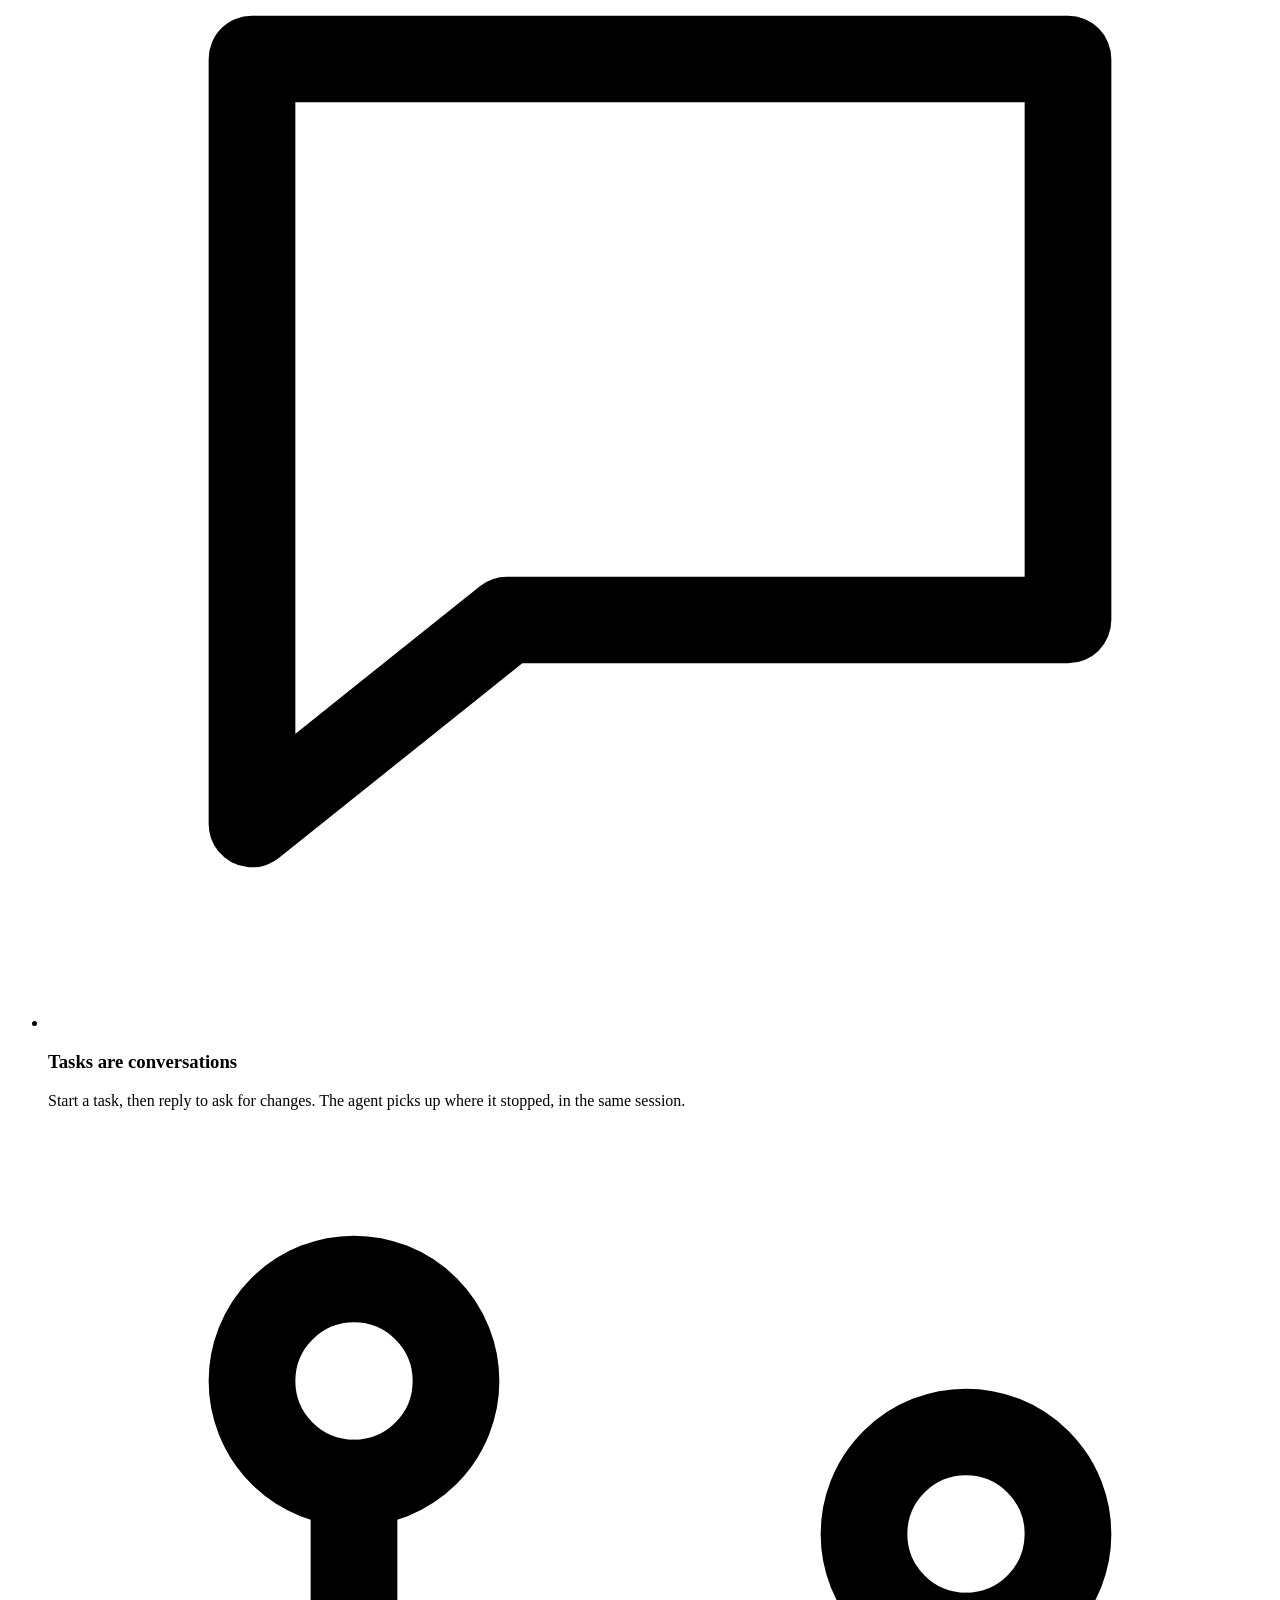
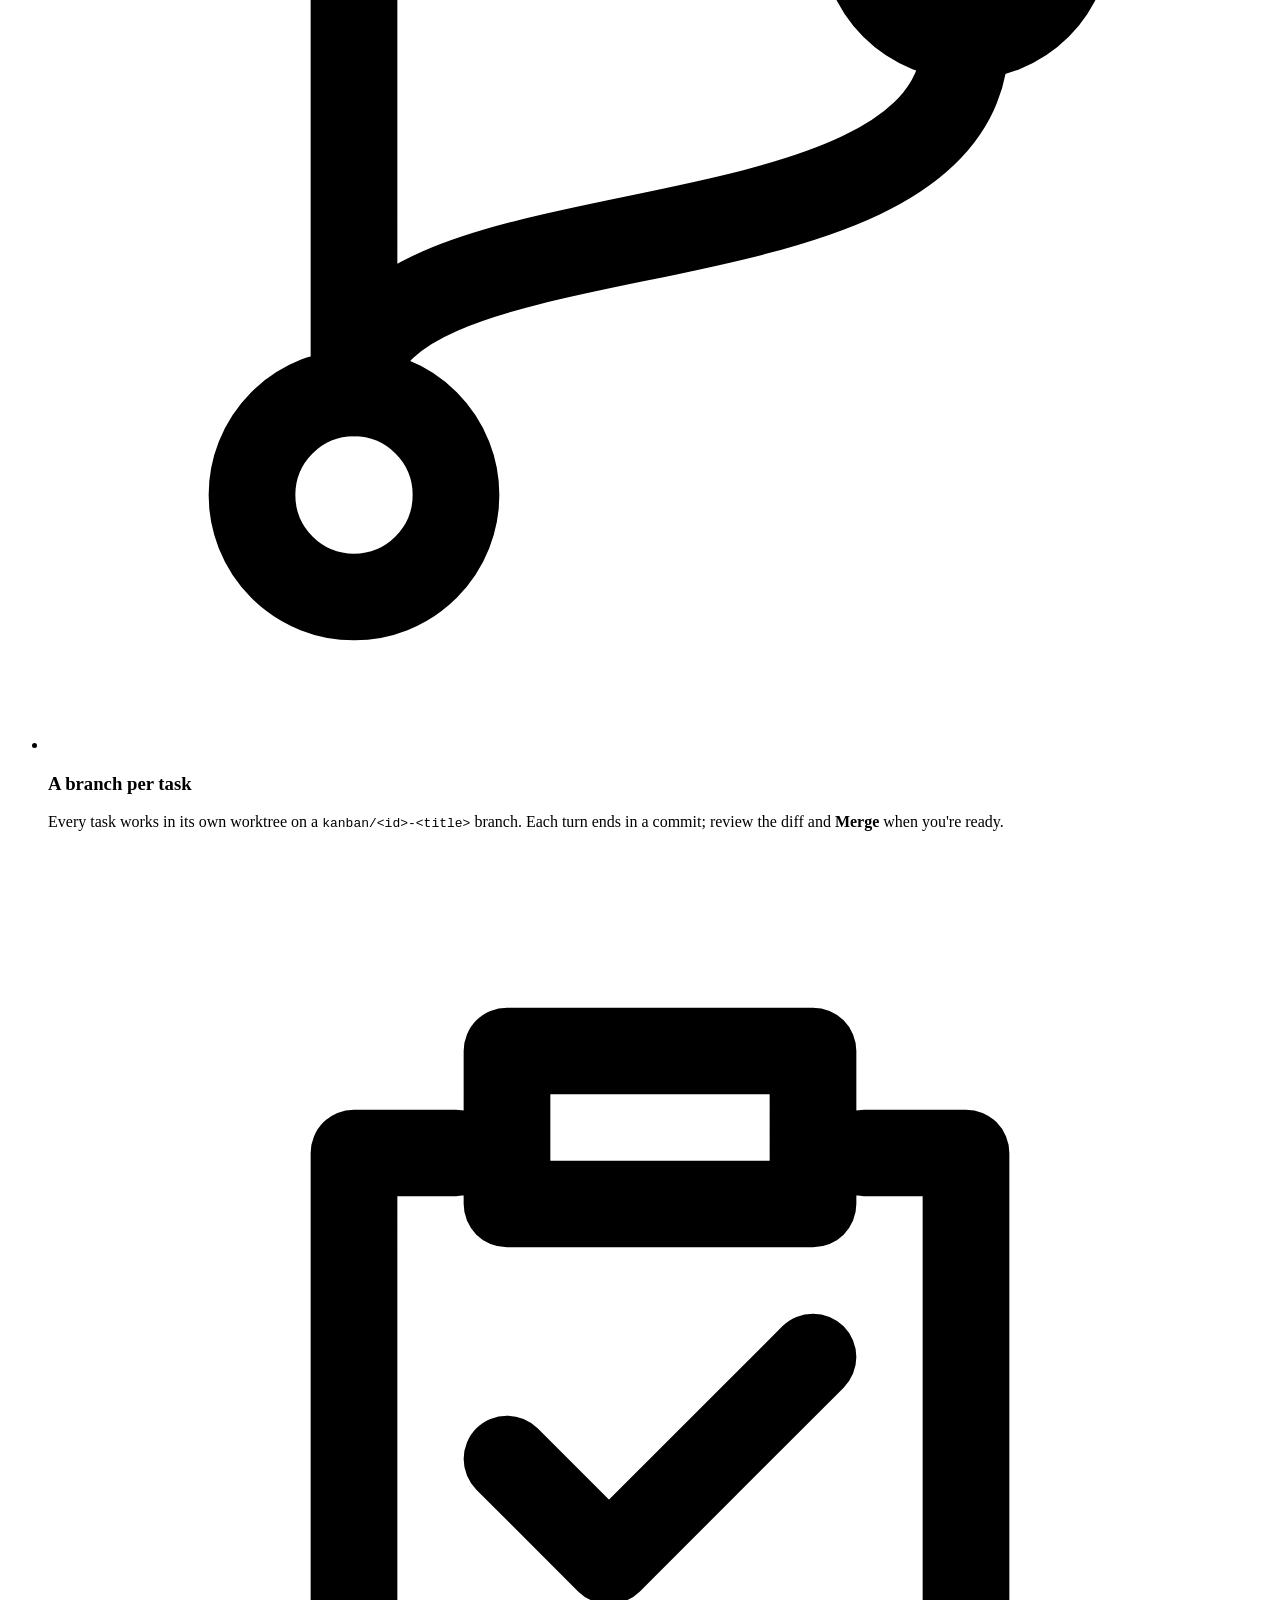
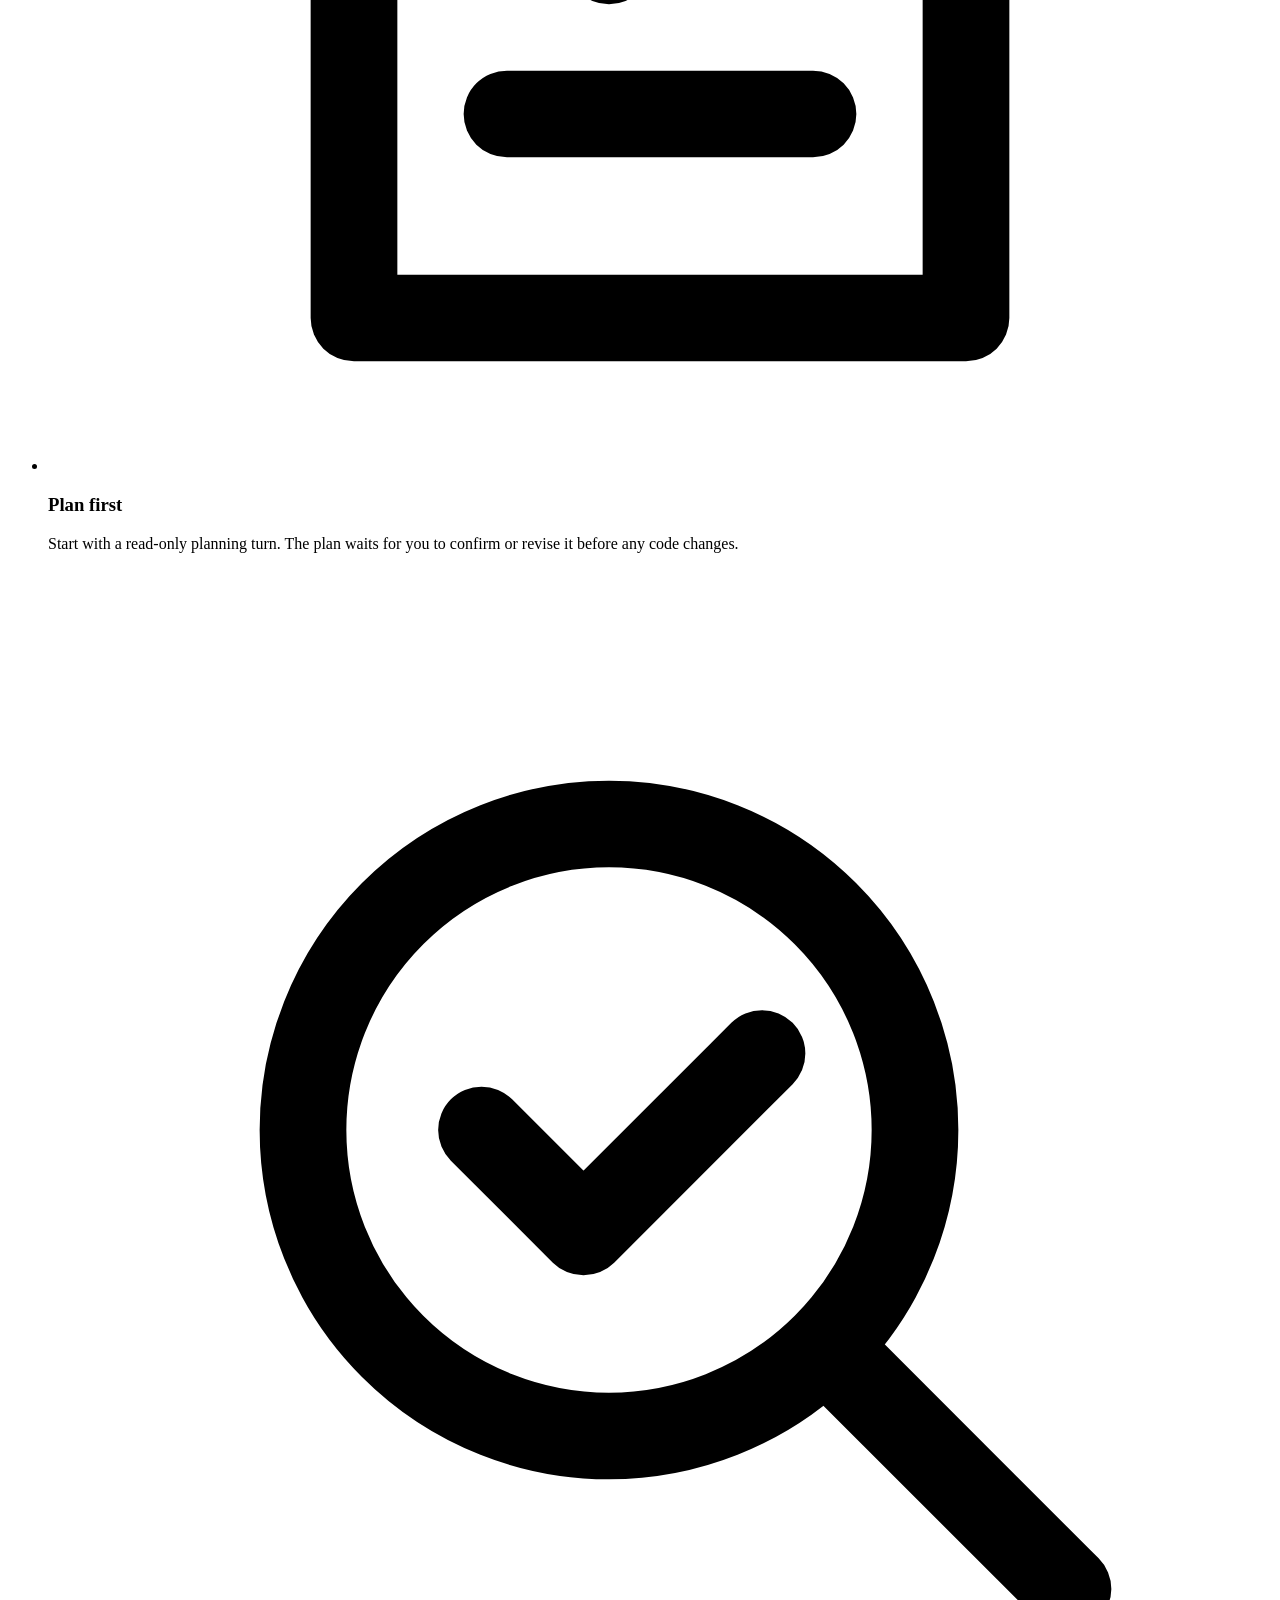
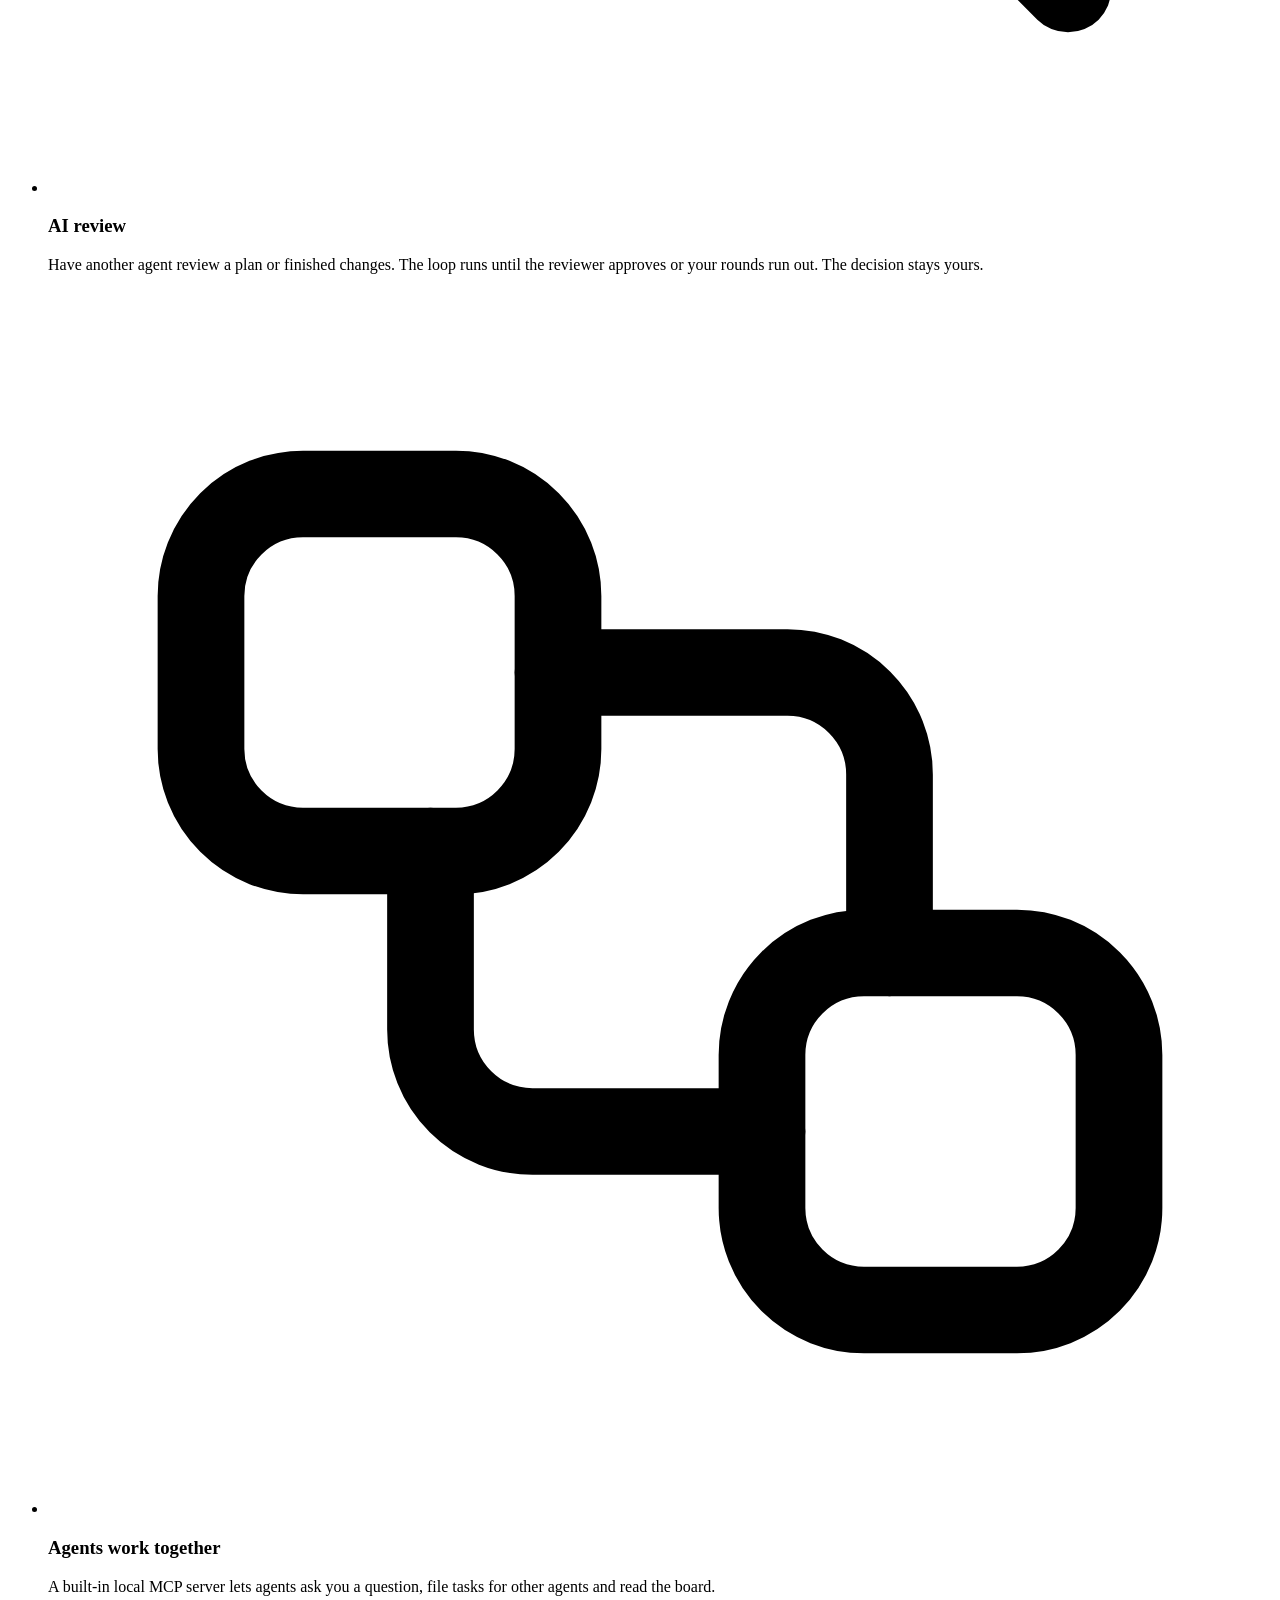
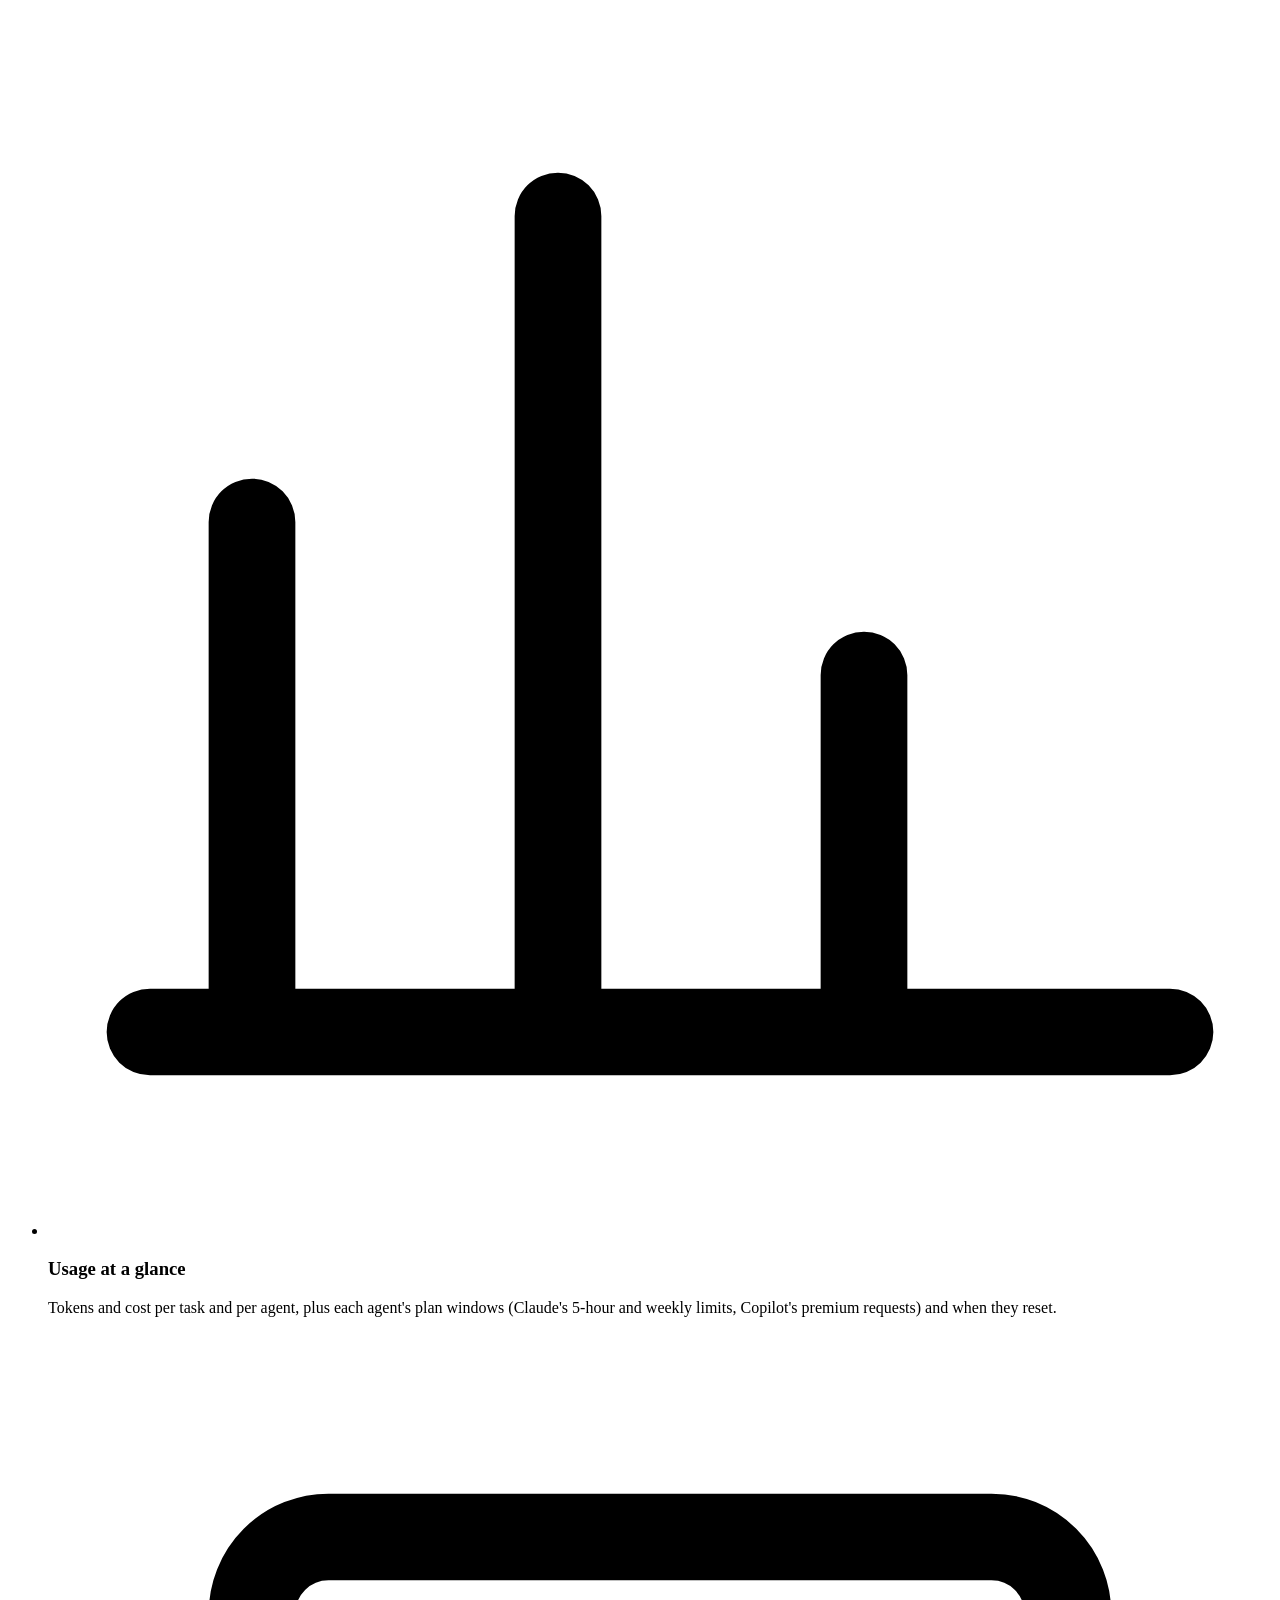
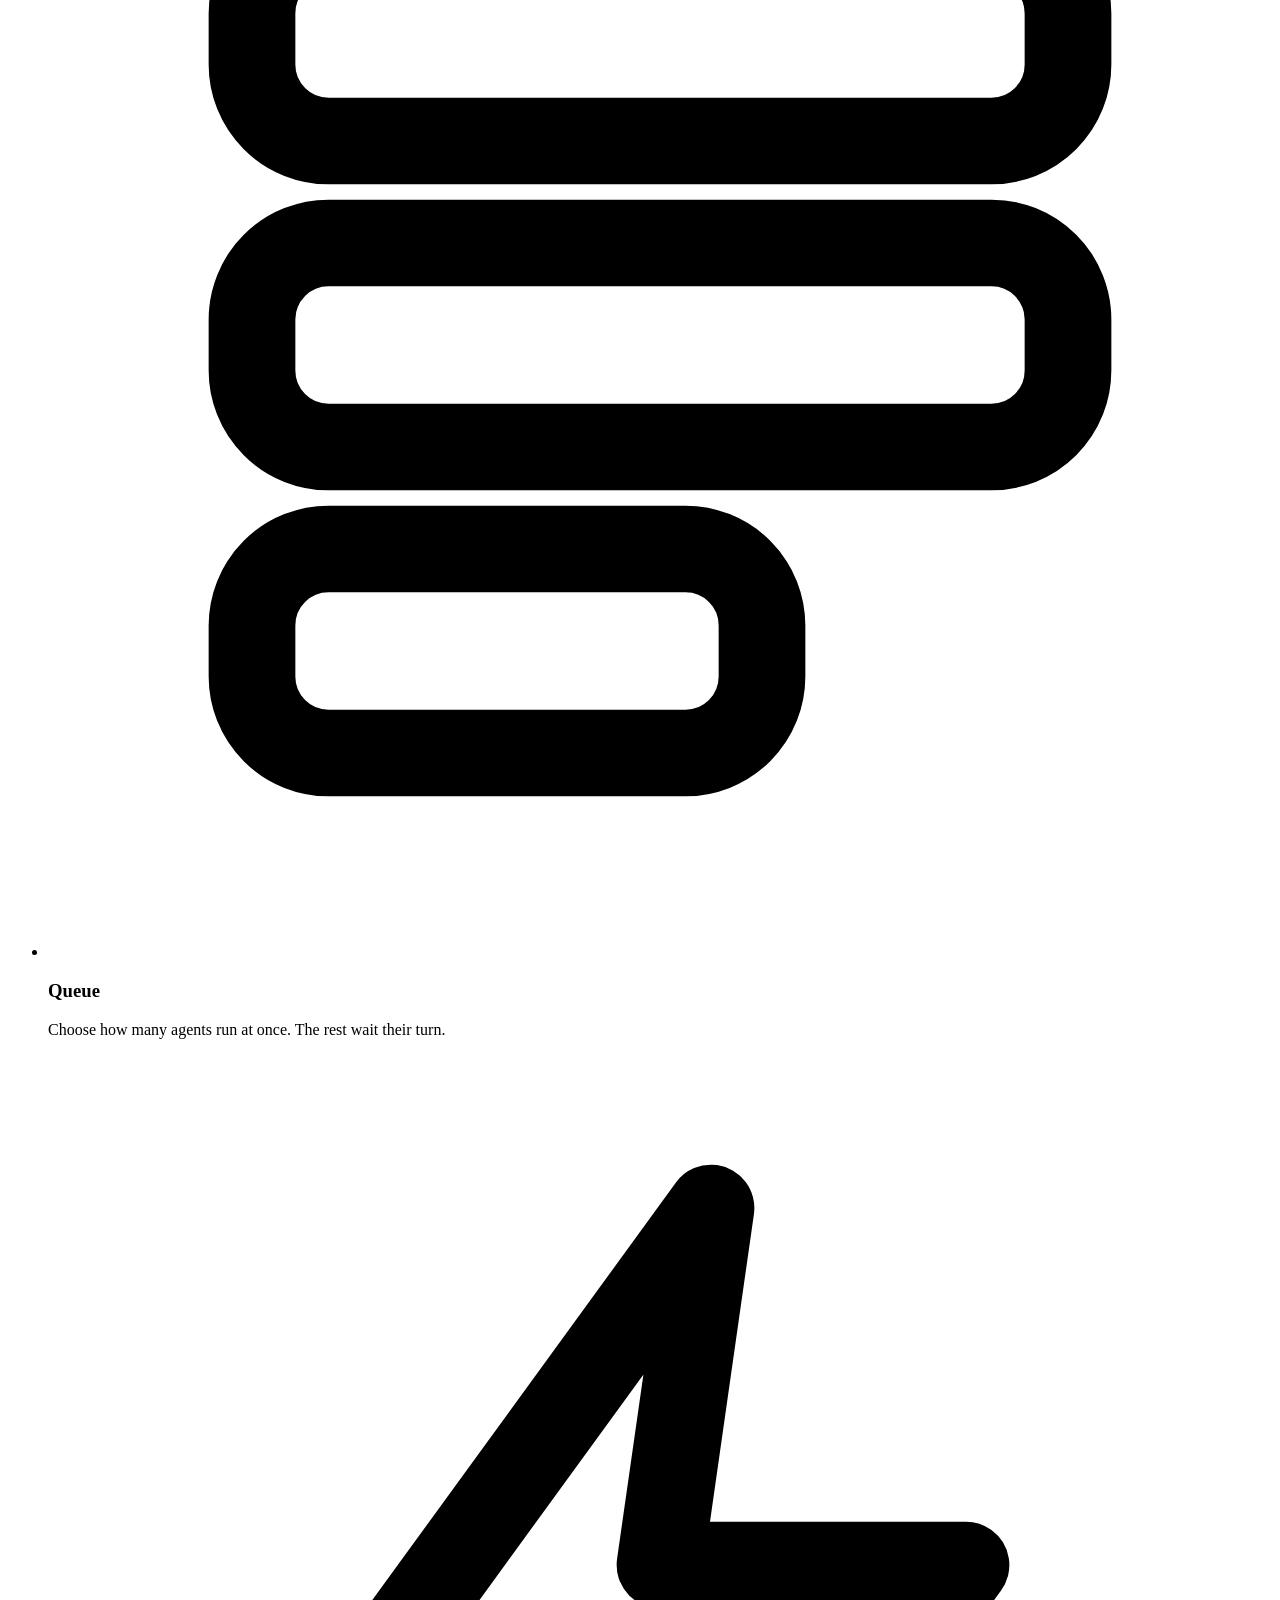
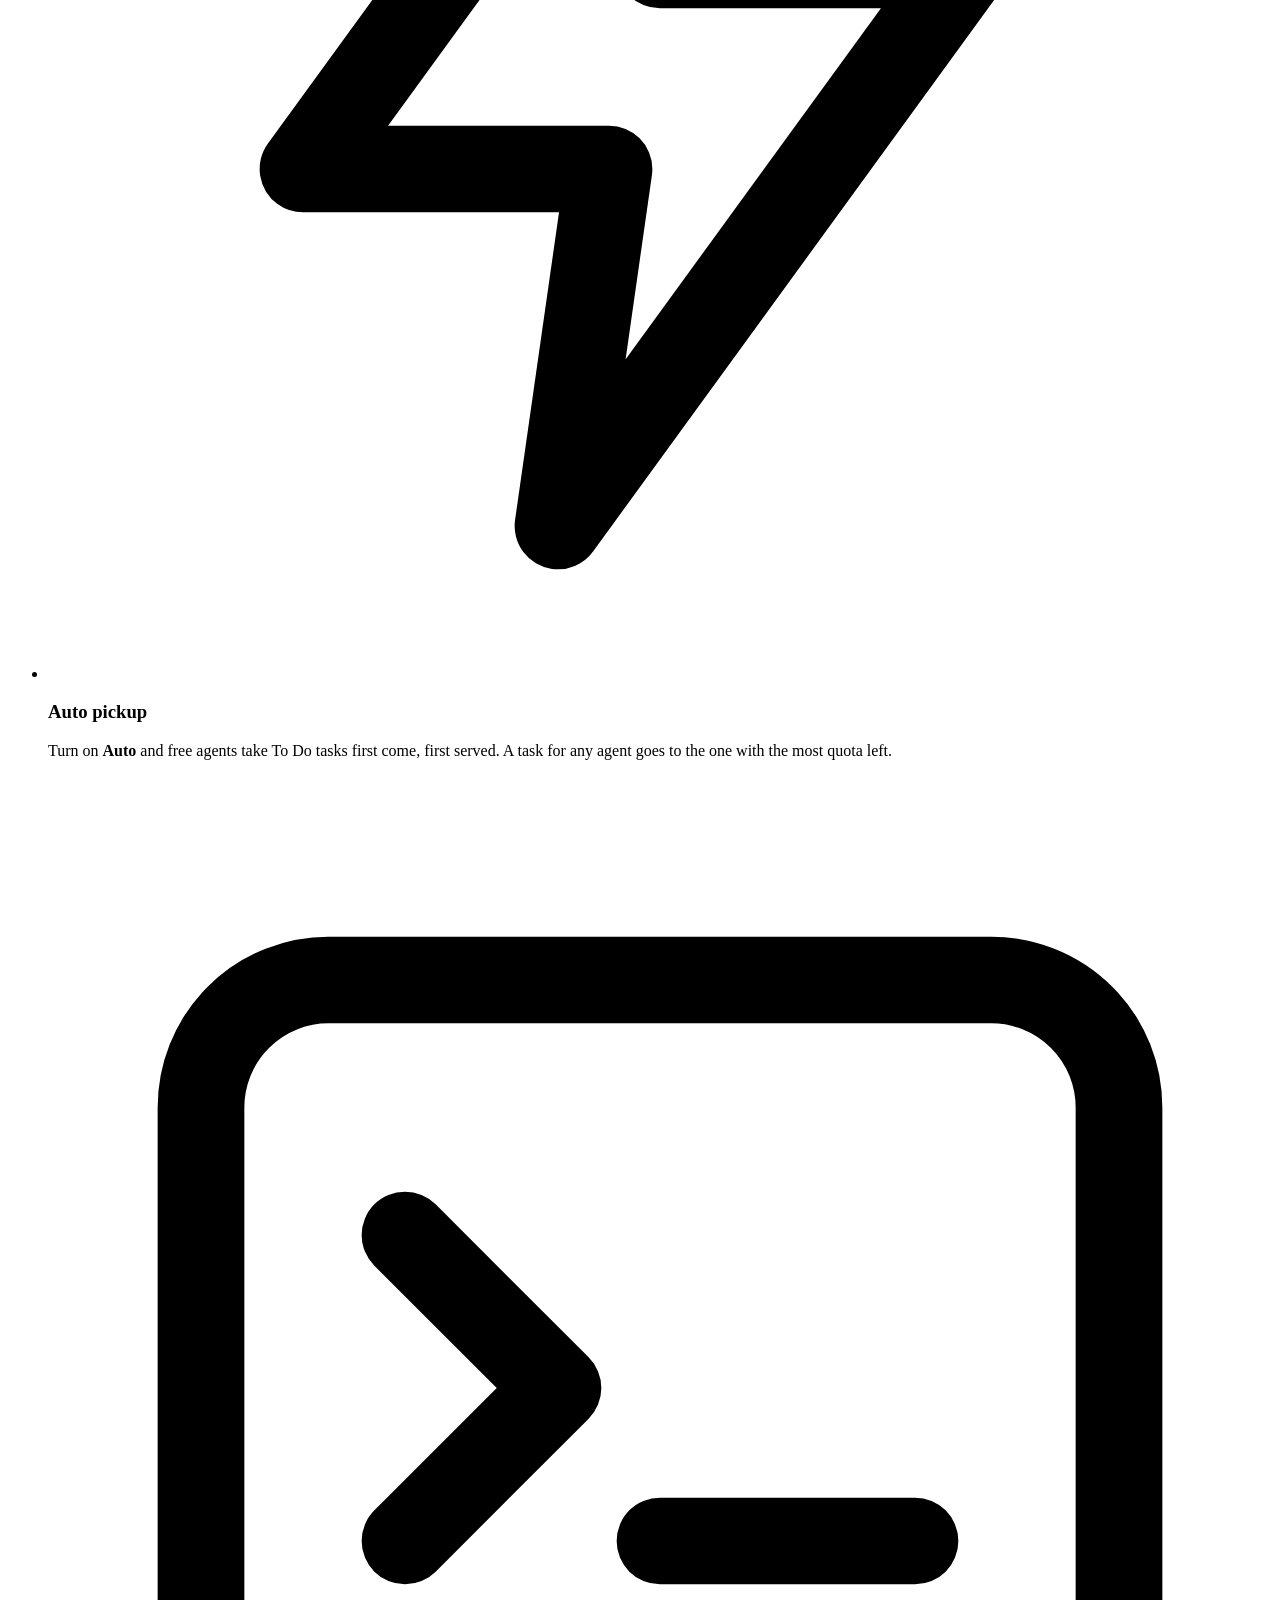
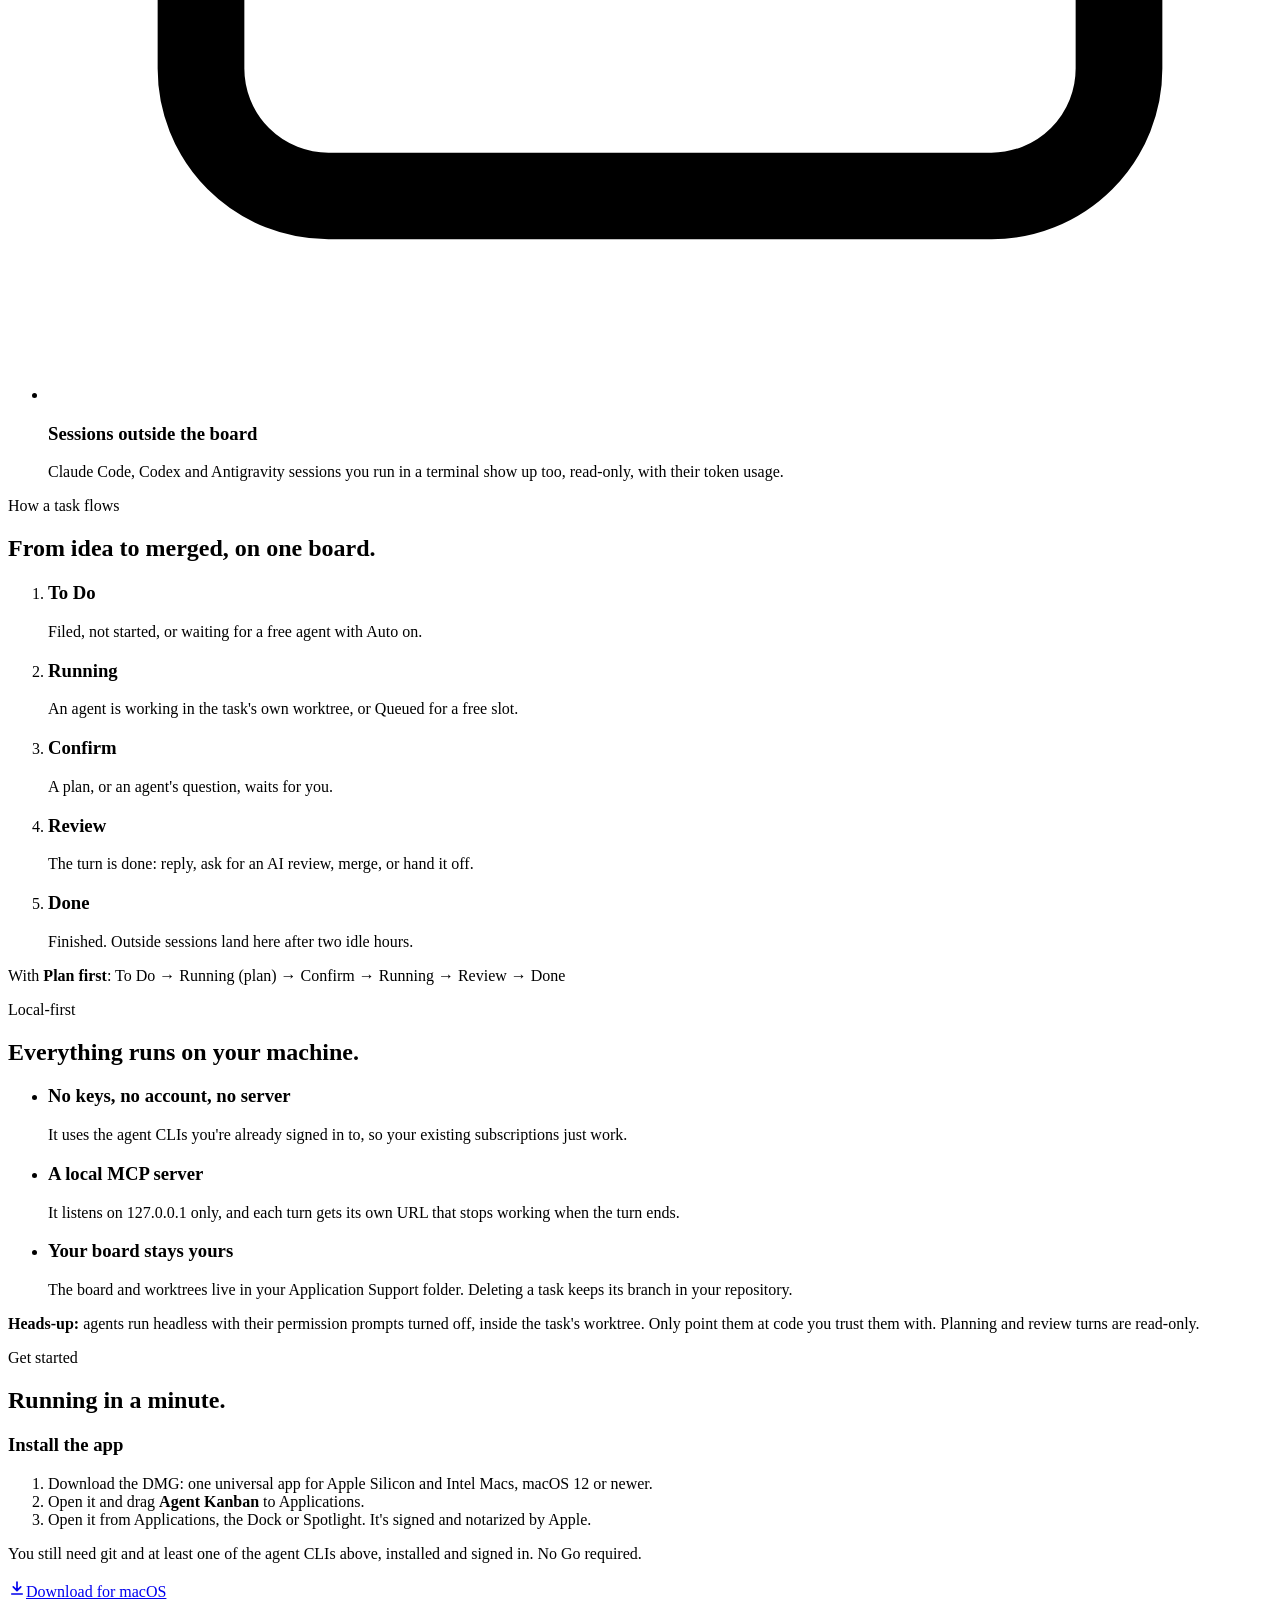
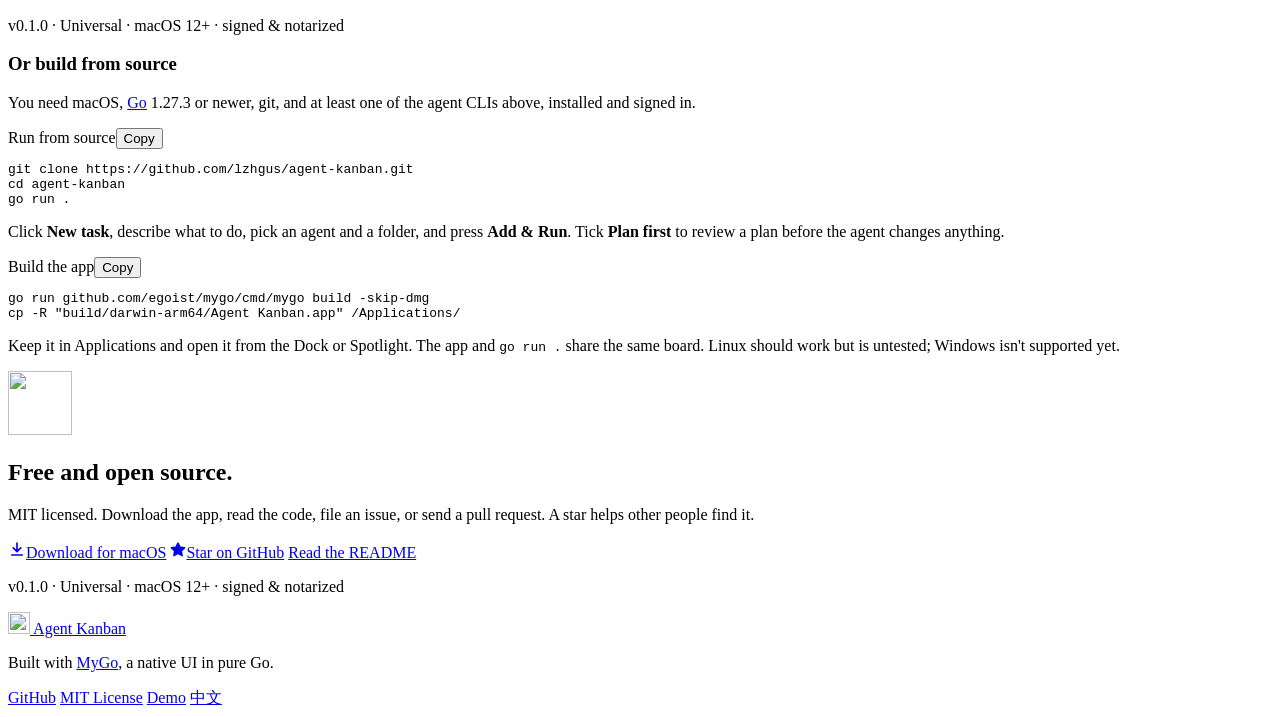
==== commit 2e0388d8: "Site and README: download the signed macOS DMG Make 'Download for macOS' the primary call to action " ====
--- a/site/index.html
+++ b/site/index.html
@@ -27,9 +27,10 @@
 <meta name="twitter:title" content="Agent Kanban — One board for all your coding agents">
 <meta name="twitter:description" content="Open-source desktop app that runs Claude Code, GitHub Copilot CLI and Antigravity as tasks on one kanban board: a git branch per task, plan first, AI review, and every agent&#x27;s tokens and quota in one place. Local, no API keys.">
 <meta name="twitter:image" content="https://agent-kanban.lzhgus.com/og-en.png">
+<link rel="preconnect" href="https://api.github.com" crossorigin>
 <link rel="preload" as="image" href="/media/poster-en.webp" fetchpriority="high">
 <link rel="stylesheet" href="/styles.css">
-<script type="application/ld+json">{"@context":"https://schema.org","@type":"SoftwareApplication","name":"Agent Kanban","applicationCategory":"DeveloperApplication","operatingSystem":"macOS","license":"https://opensource.org/licenses/MIT","url":"https://agent-kanban.lzhgus.com/","codeRepository":"https://github.com/lzhgus/agent-kanban","offers":{"@type":"Offer","price":"0","priceCurrency":"USD"}}</script>
+<script type="application/ld+json">{"@context":"https://schema.org","@type":"SoftwareApplication","name":"Agent Kanban","applicationCategory":"DeveloperApplication","operatingSystem":"macOS 12+","downloadUrl":"https://github.com/lzhgus/agent-kanban/releases/download/v0.1.0/agent-kanban-0.1.0.dmg","softwareVersion":"0.1.0","license":"https://opensource.org/licenses/MIT","url":"https://agent-kanban.lzhgus.com/","codeRepository":"https://github.com/lzhgus/agent-kanban","offers":{"@type":"Offer","price":"0","priceCurrency":"USD"}}</script>
 </head>
 <body class="lang-en">
 <a class="skip" href="#main">Skip to content</a>
@@ -55,10 +56,10 @@
     <h1>One board for all your <span class="hl">coding agents</span></h1>
     <p class="lede">Agent Kanban runs Claude Code, GitHub Copilot CLI and Antigravity as tasks on a kanban board. Each task gets its own git branch. Agents plan, review each other and ask you questions, and you see every agent's progress, tokens and plan quota in one place.</p>
     <div class="ctas">
-      <a class="btn btn-primary" href="#start">Get started</a>
-      <a class="btn btn-ghost" href="https://github.com/lzhgus/agent-kanban"><svg viewBox="0 0 16 16" aria-hidden="true" width="16" height="16"><path fill="currentColor" d="M8 .25a.75.75 0 01.67.42l1.88 3.81 4.2.61a.75.75 0 01.42 1.28l-3.04 2.96.72 4.19a.75.75 0 01-1.09.79L8 12.33l-3.76 1.98a.75.75 0 01-1.09-.79l.72-4.19L.83 6.37a.75.75 0 01.42-1.28l4.2-.61L7.33.67A.75.75 0 018 .25z"/></svg>Star on GitHub</a>
+      <a class="btn btn-primary btn-lg" href="https://github.com/lzhgus/agent-kanban/releases/download/v0.1.0/agent-kanban-0.1.0.dmg" data-dl><svg viewBox="0 0 24 24" aria-hidden="true" width="18" height="18" fill="none" stroke="currentColor" stroke-width="2.2" stroke-linecap="round" stroke-linejoin="round"><path d="M12 4v11M7 10.5l5 5 5-5M5 20h14"/></svg>Download for macOS</a>
+      <a class="btn btn-ghost btn-lg" href="https://github.com/lzhgus/agent-kanban"><svg viewBox="0 0 16 16" aria-hidden="true" width="16" height="16"><path fill="currentColor" d="M8 .25a.75.75 0 01.67.42l1.88 3.81 4.2.61a.75.75 0 01.42 1.28l-3.04 2.96.72 4.19a.75.75 0 01-1.09.79L8 12.33l-3.76 1.98a.75.75 0 01-1.09-.79l.72-4.19L.83 6.37a.75.75 0 01.42-1.28l4.2-.61L7.33.67A.75.75 0 018 .25z"/></svg>Star on GitHub</a>
     </div>
-    <div class="oneliner"><span class="prompt" aria-hidden="true">$</span><code>git clone https://github.com/lzhgus/agent-kanban.git &amp;&amp; cd agent-kanban &amp;&amp; go run .</code><button class="copy" type="button" data-copy="git clone https://github.com/lzhgus/agent-kanban.git &amp;&amp; cd agent-kanban &amp;&amp; go run ." data-done="Copied">Copy</button></div>
+    <p class="dl-meta"><span data-dl-ver>v0.1.0</span> · Universal · macOS 12+ · signed &amp; notarized <span class="nw">· <a href="#source">or build from source</a></span></p>
   </div>
   <div class="wrap wide">
     <figure class="stage">
@@ -116,6 +117,18 @@
   <div class="wrap">
     <p class="kicker">Get started</p>
     <h2 id="start-h">Running in a minute.</h2>
+    <div class="install">
+      <div>
+        <h3>Install the app</h3>
+        <ol class="isteps"><li>Download the DMG: one universal app for Apple Silicon and Intel Macs, macOS 12 or newer.</li><li>Open it and drag <b>Agent Kanban</b> to Applications.</li><li>Open it from Applications, the Dock or Spotlight. It's signed and notarized by Apple.</li></ol>
+        <p class="ireq">You still need git and at least one of the agent CLIs above, installed and signed in. No Go required.</p>
+      </div>
+      <div class="install-cta">
+        <a class="btn btn-primary btn-lg" href="https://github.com/lzhgus/agent-kanban/releases/download/v0.1.0/agent-kanban-0.1.0.dmg" data-dl><svg viewBox="0 0 24 24" aria-hidden="true" width="18" height="18" fill="none" stroke="currentColor" stroke-width="2.2" stroke-linecap="round" stroke-linejoin="round"><path d="M12 4v11M7 10.5l5 5 5-5M5 20h14"/></svg>Download for macOS</a>
+        <p class="dl-meta"><span data-dl-ver>v0.1.0</span> · Universal · macOS 12+ · signed &amp; notarized</p>
+      </div>
+    </div>
+    <h3 class="src-h" id="source">Or build from source</h3>
     <p class="sub">You need macOS, <a href="https://go.dev/dl/">Go</a> 1.27.3 or newer, git, and at least one of the agent CLIs above, installed and signed in.</p>
     <div class="starts">
       <div><div class="code"><div class="code-head"><span>Run from source</span><button class="copy" type="button" data-copy="git clone https://github.com/lzhgus/agent-kanban.git
@@ -135,11 +148,13 @@
     <div class="cta">
       <img src="/logo-96.png" width="64" height="64" alt="" loading="lazy">
       <h2>Free and open source.</h2>
-      <p>MIT licensed. Read the code, file an issue, or send a pull request. A star helps other people find it.</p>
+      <p>MIT licensed. Download the app, read the code, file an issue, or send a pull request. A star helps other people find it.</p>
       <div class="ctas">
-        <a class="btn btn-primary" href="https://github.com/lzhgus/agent-kanban"><svg viewBox="0 0 16 16" aria-hidden="true" width="16" height="16"><path fill="currentColor" d="M8 .25a.75.75 0 01.67.42l1.88 3.81 4.2.61a.75.75 0 01.42 1.28l-3.04 2.96.72 4.19a.75.75 0 01-1.09.79L8 12.33l-3.76 1.98a.75.75 0 01-1.09-.79l.72-4.19L.83 6.37a.75.75 0 01.42-1.28l4.2-.61L7.33.67A.75.75 0 018 .25z"/></svg>Star on GitHub</a>
+        <a class="btn btn-primary" href="https://github.com/lzhgus/agent-kanban/releases/download/v0.1.0/agent-kanban-0.1.0.dmg" data-dl><svg viewBox="0 0 24 24" aria-hidden="true" width="18" height="18" fill="none" stroke="currentColor" stroke-width="2.2" stroke-linecap="round" stroke-linejoin="round"><path d="M12 4v11M7 10.5l5 5 5-5M5 20h14"/></svg>Download for macOS</a>
+        <a class="btn btn-ghost" href="https://github.com/lzhgus/agent-kanban"><svg viewBox="0 0 16 16" aria-hidden="true" width="16" height="16"><path fill="currentColor" d="M8 .25a.75.75 0 01.67.42l1.88 3.81 4.2.61a.75.75 0 01.42 1.28l-3.04 2.96.72 4.19a.75.75 0 01-1.09.79L8 12.33l-3.76 1.98a.75.75 0 01-1.09-.79l.72-4.19L.83 6.37a.75.75 0 01.42-1.28l4.2-.61L7.33.67A.75.75 0 018 .25z"/></svg>Star on GitHub</a>
         <a class="btn btn-ghost" href="https://github.com/lzhgus/agent-kanban#readme">Read the README</a>
       </div>
+      <p class="dl-meta"><span data-dl-ver>v0.1.0</span> · Universal · macOS 12+ · signed &amp; notarized</p>
     </div>
   </div>
 </section>
@@ -157,6 +172,7 @@
     </nav>
   </div>
 </footer>
+<script>(function(){var K='ak-latest',P='https://github.com/lzhgus/agent-kanban/releases/download/';function apply(d){if(!d||!d.u||d.u.indexOf(P)!==0)return;document.querySelectorAll('a[data-dl]').forEach(function(a){a.href=d.u});if(d.v)document.querySelectorAll('[data-dl-ver]').forEach(function(e){e.textContent=d.v})}try{var c=JSON.parse(sessionStorage.getItem(K));if(c){apply(c);return}}catch(e){}if(!window.fetch)return;fetch('https://api.github.com/repos/lzhgus/agent-kanban/releases/latest',{headers:{Accept:'application/vnd.github+json'}}).then(function(r){return r.ok?r.json():null}).then(function(j){if(!j||!j.assets)return;var a=j.assets.filter(function(x){return /\.dmg$/i.test(x.name)})[0];if(!a)return;var d={u:a.browser_download_url,v:String(j.tag_name||'').slice(0,24)};apply(d);try{sessionStorage.setItem(K,JSON.stringify(d))}catch(e){}}).catch(function(){})})();</script>
 <script src="/site.js" defer></script>
 </body>
 </html>
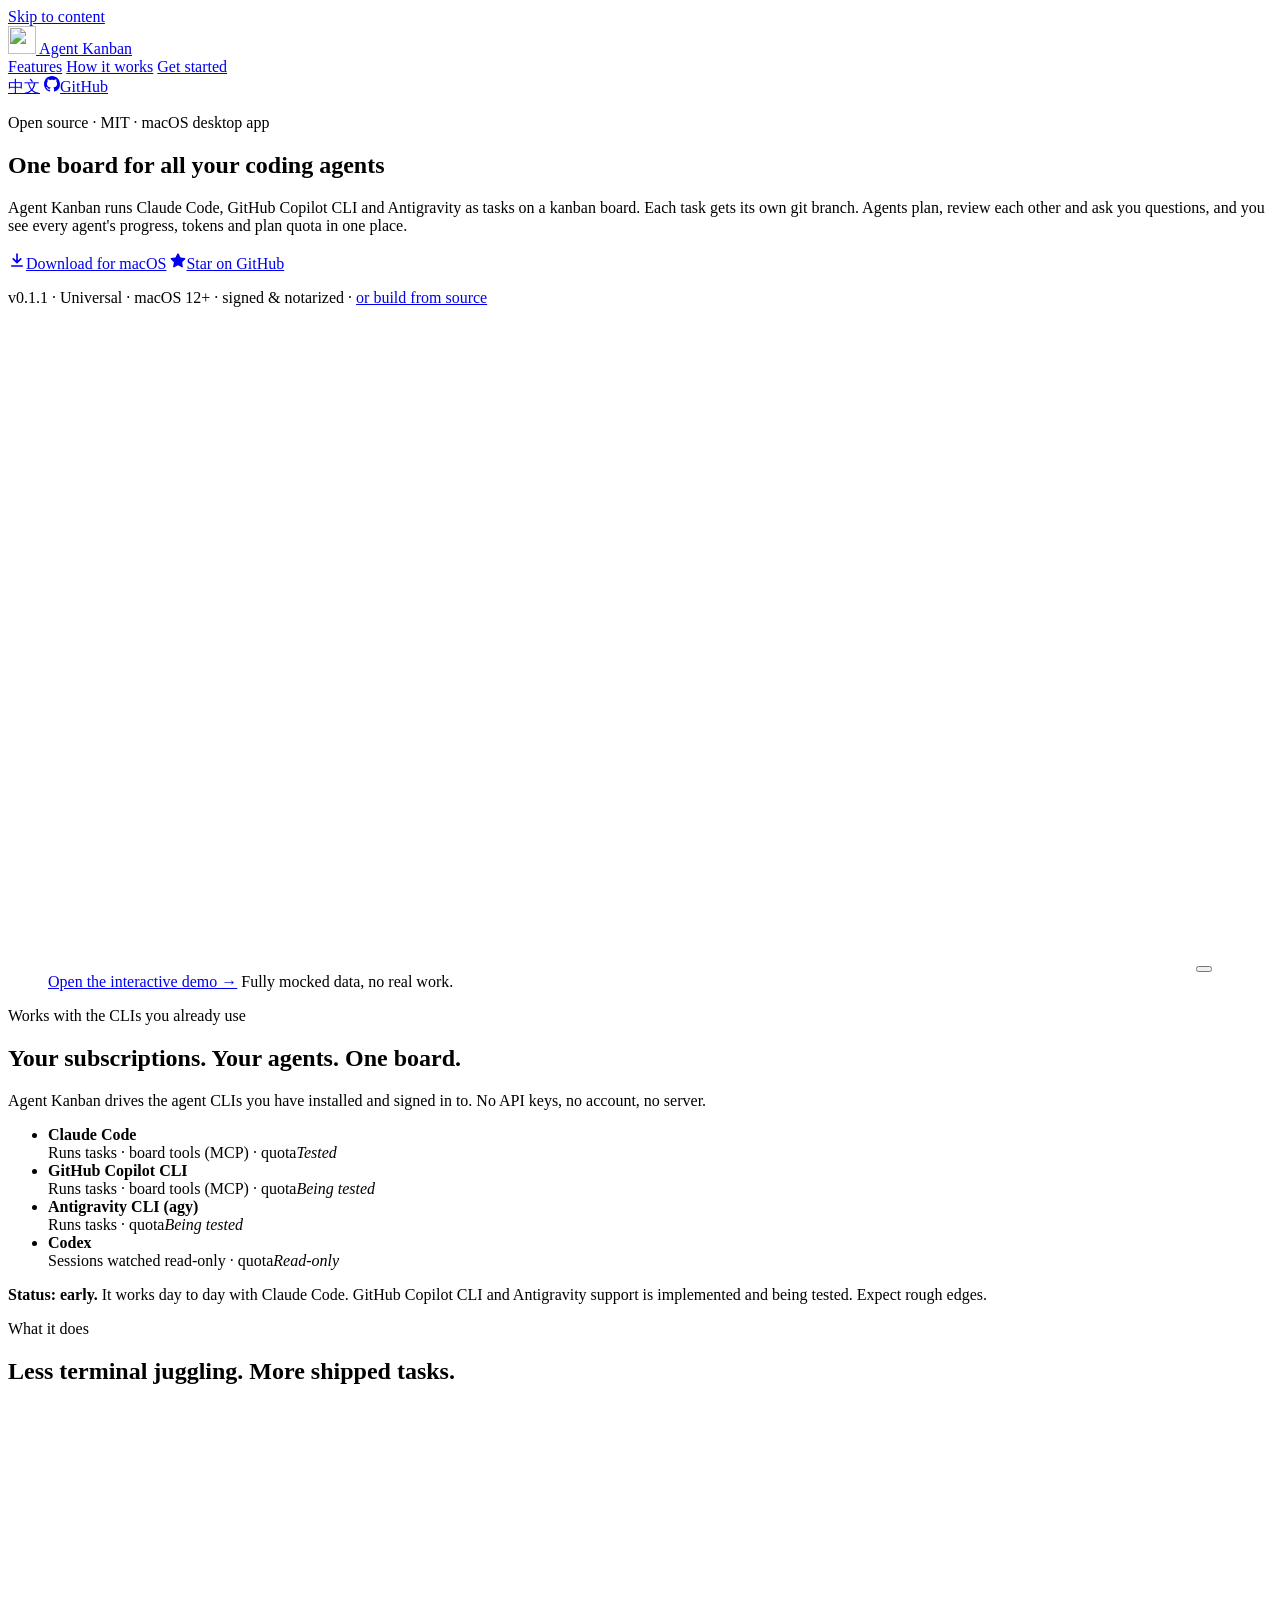
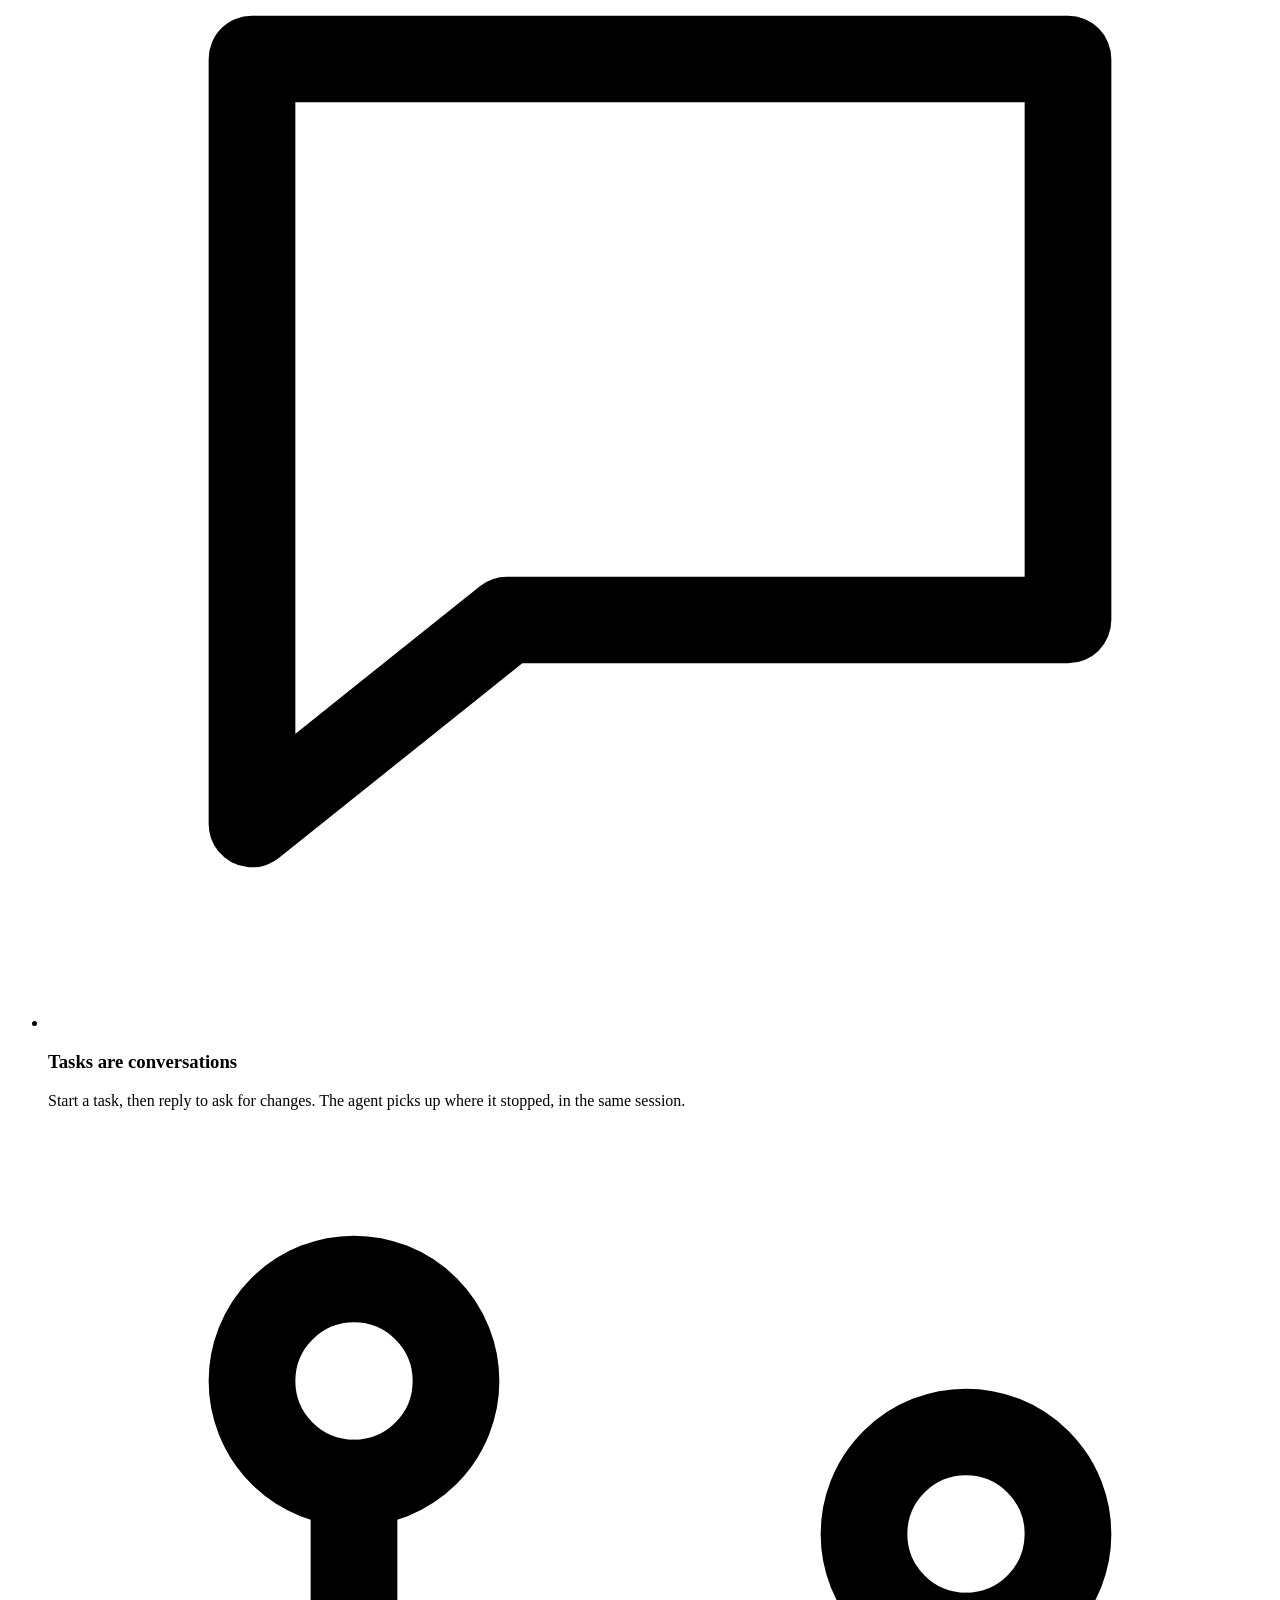
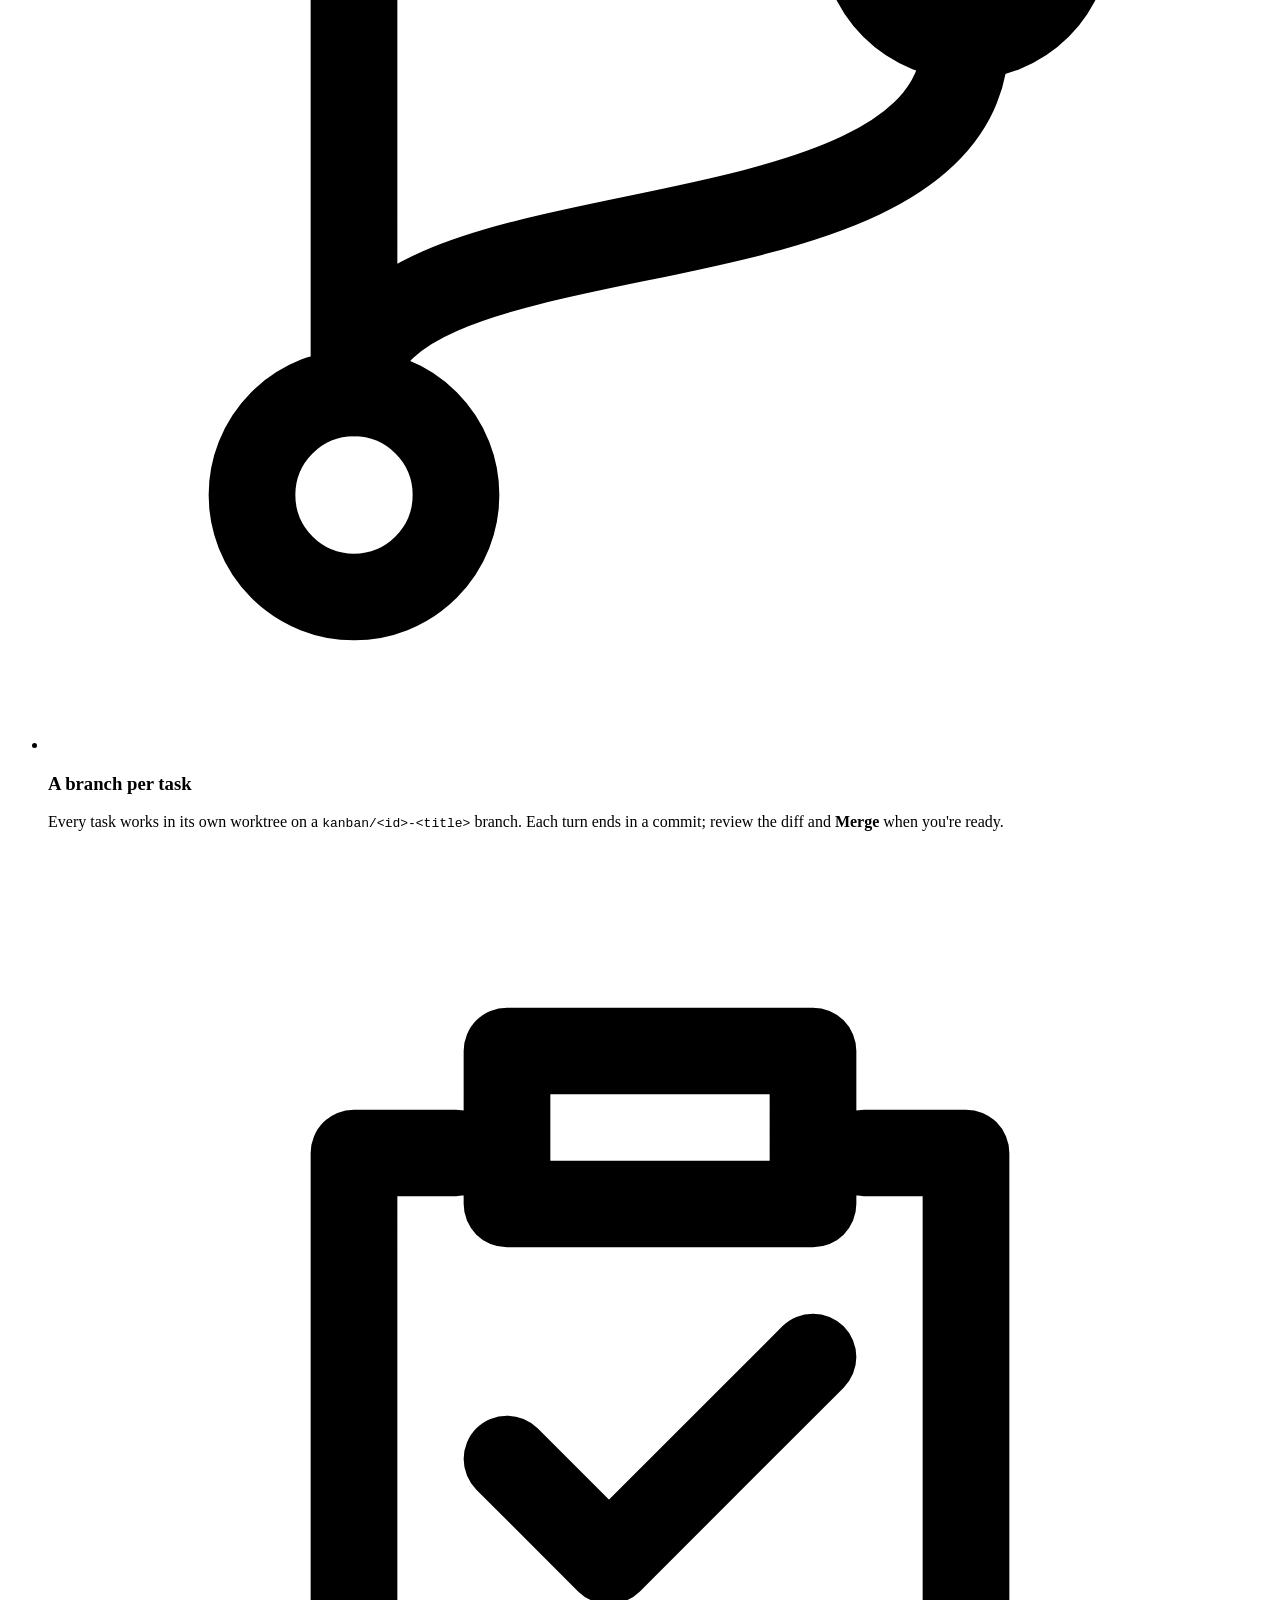
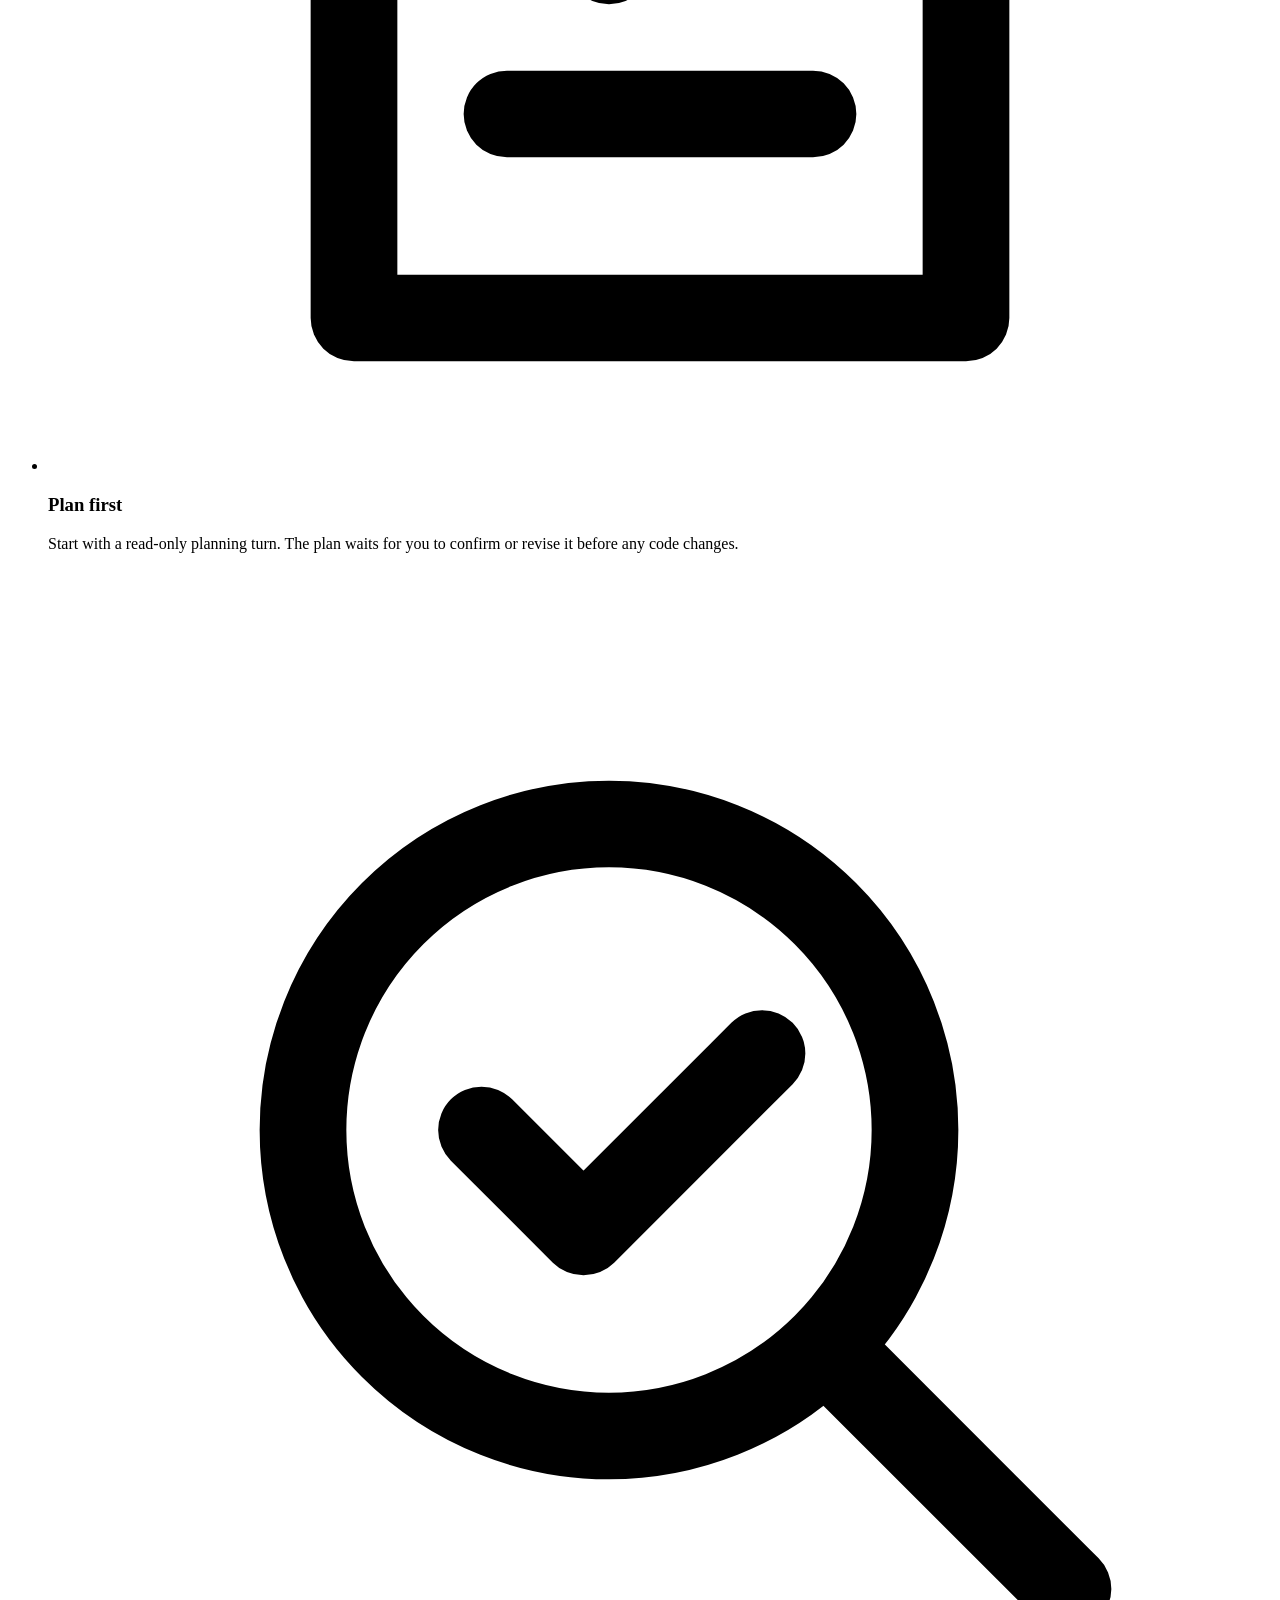
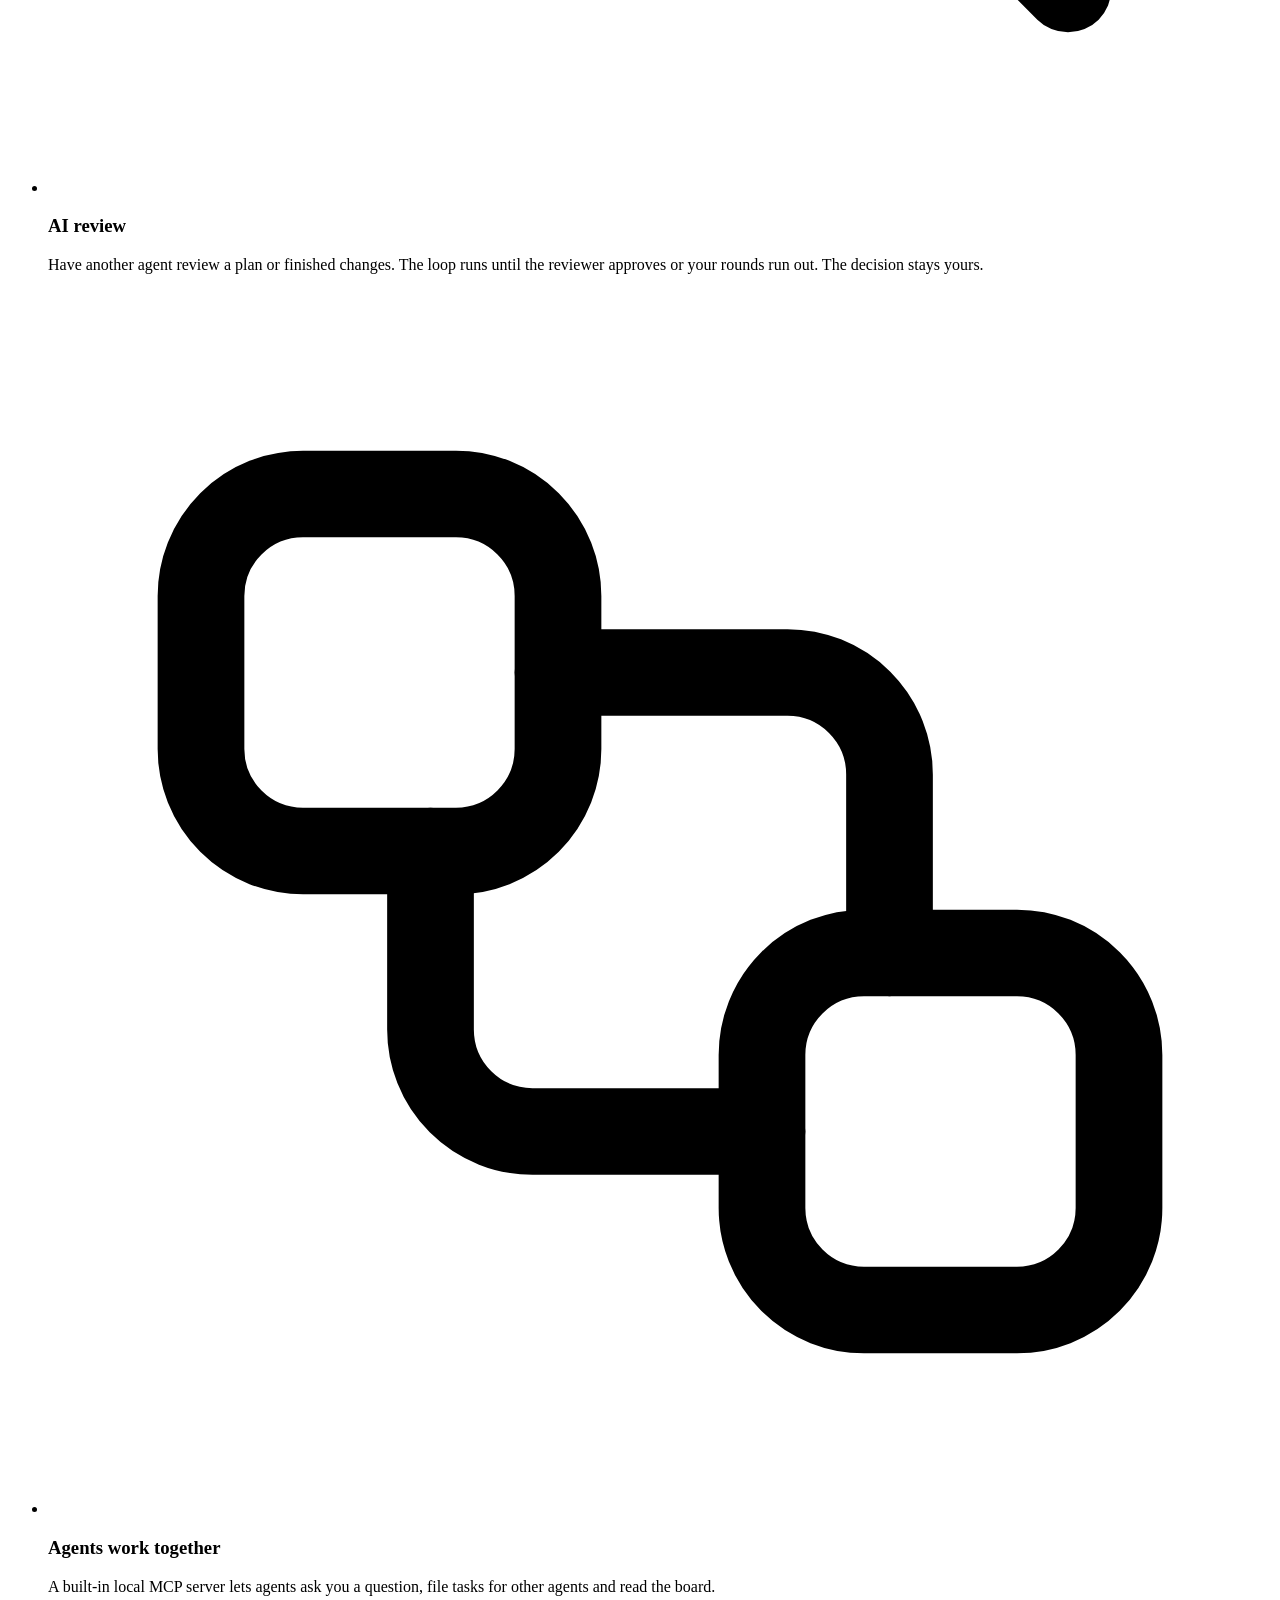
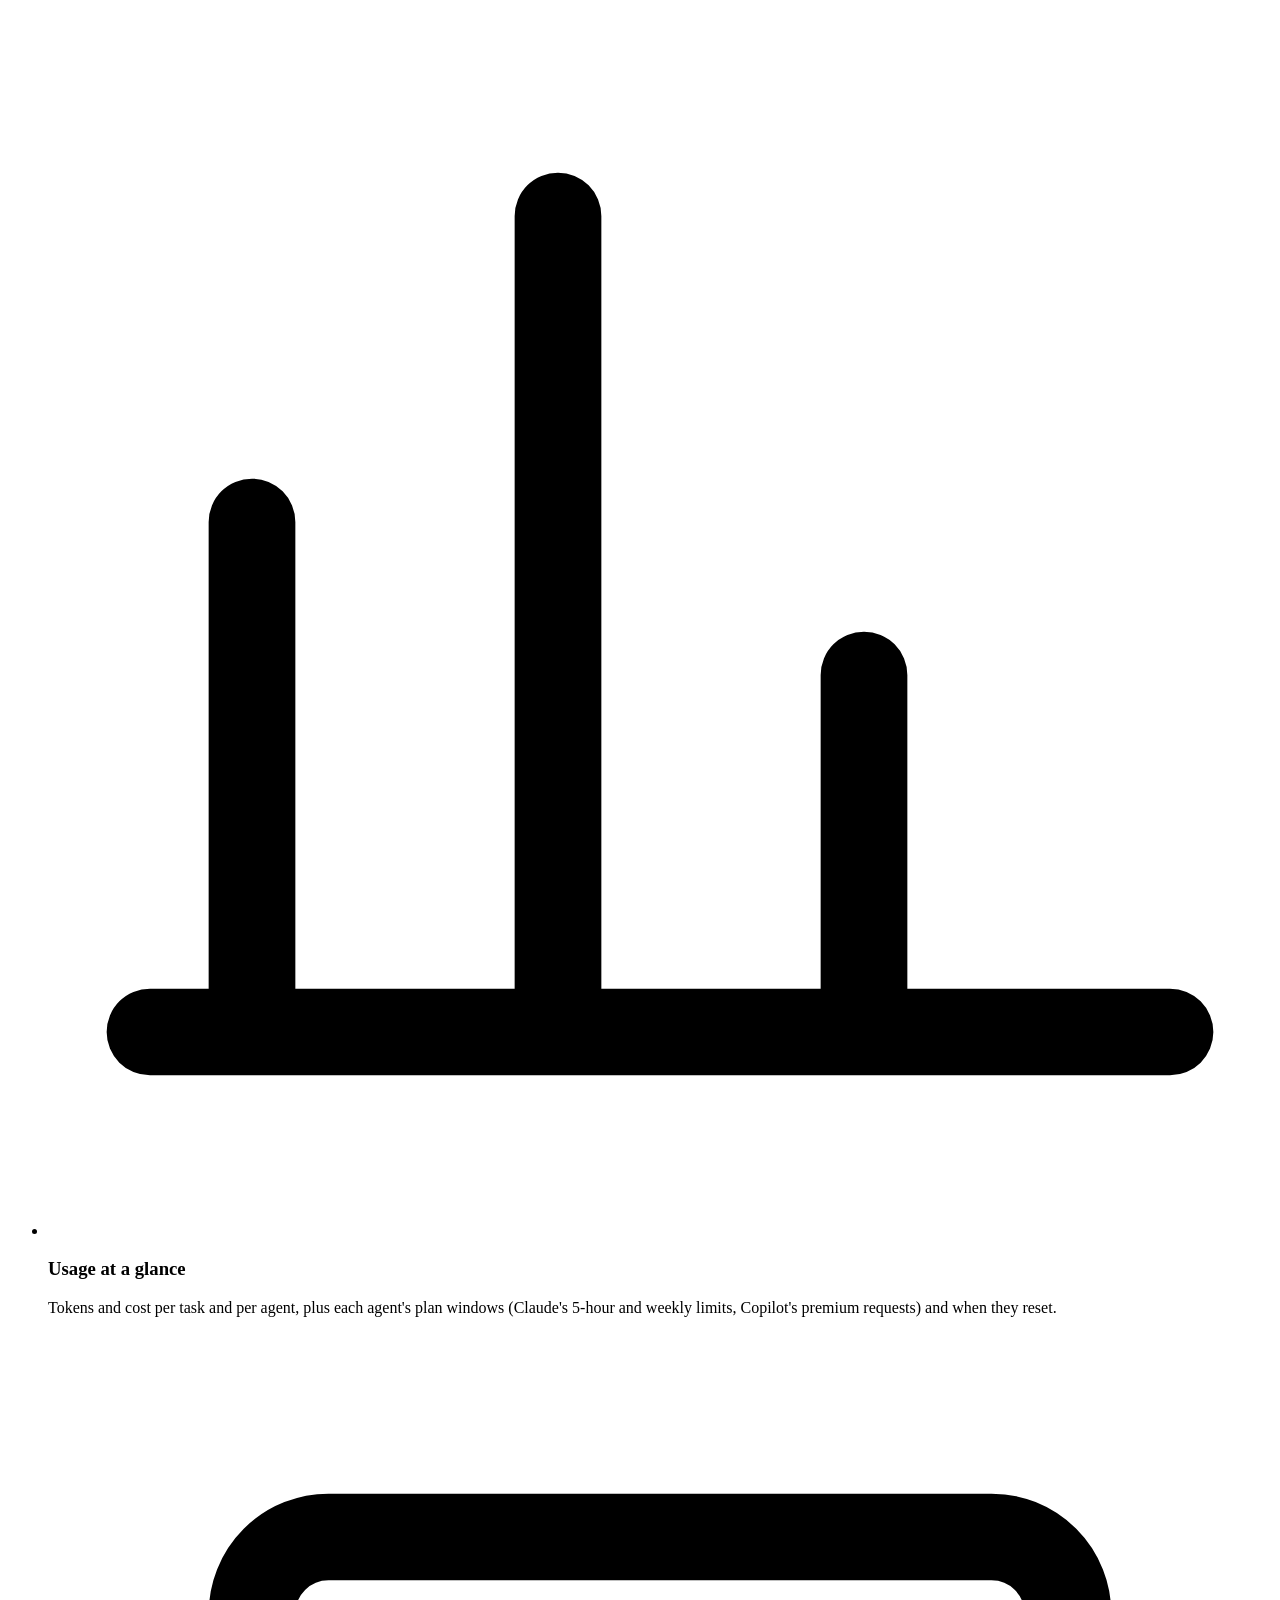
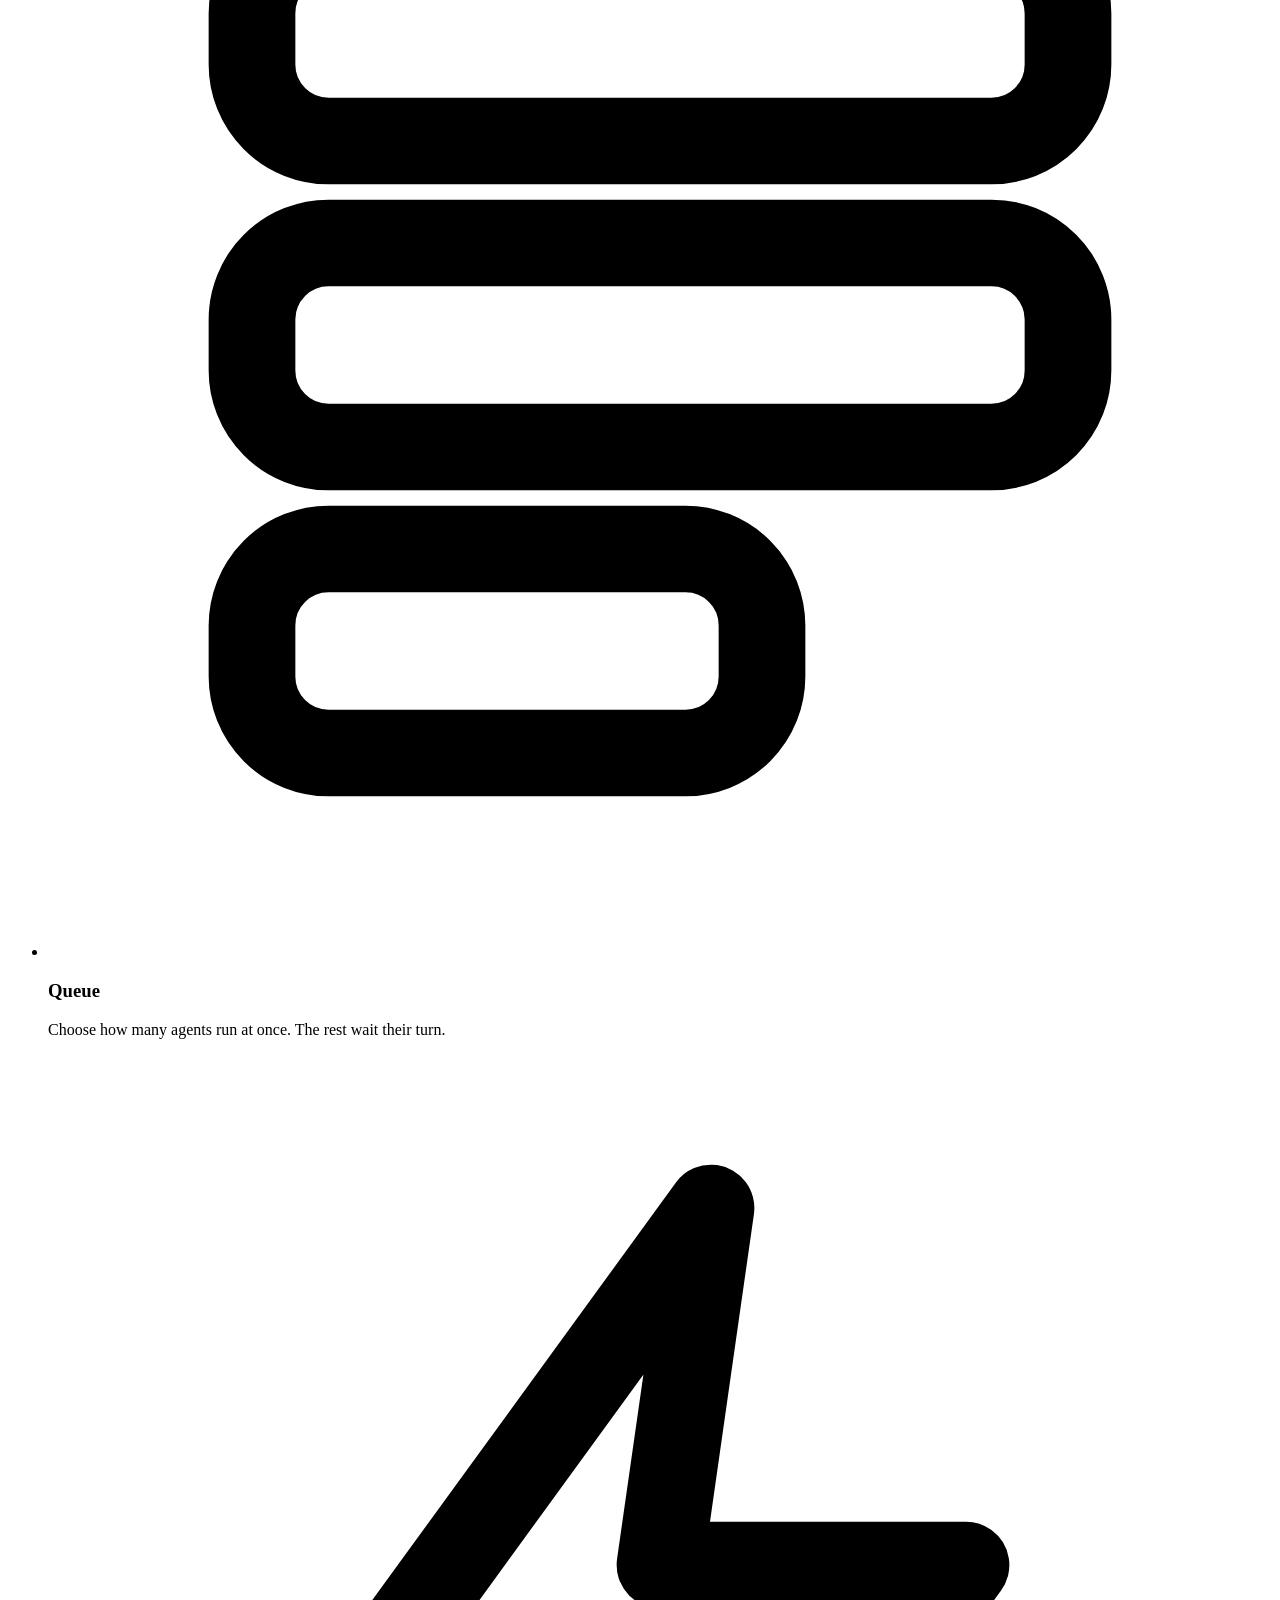
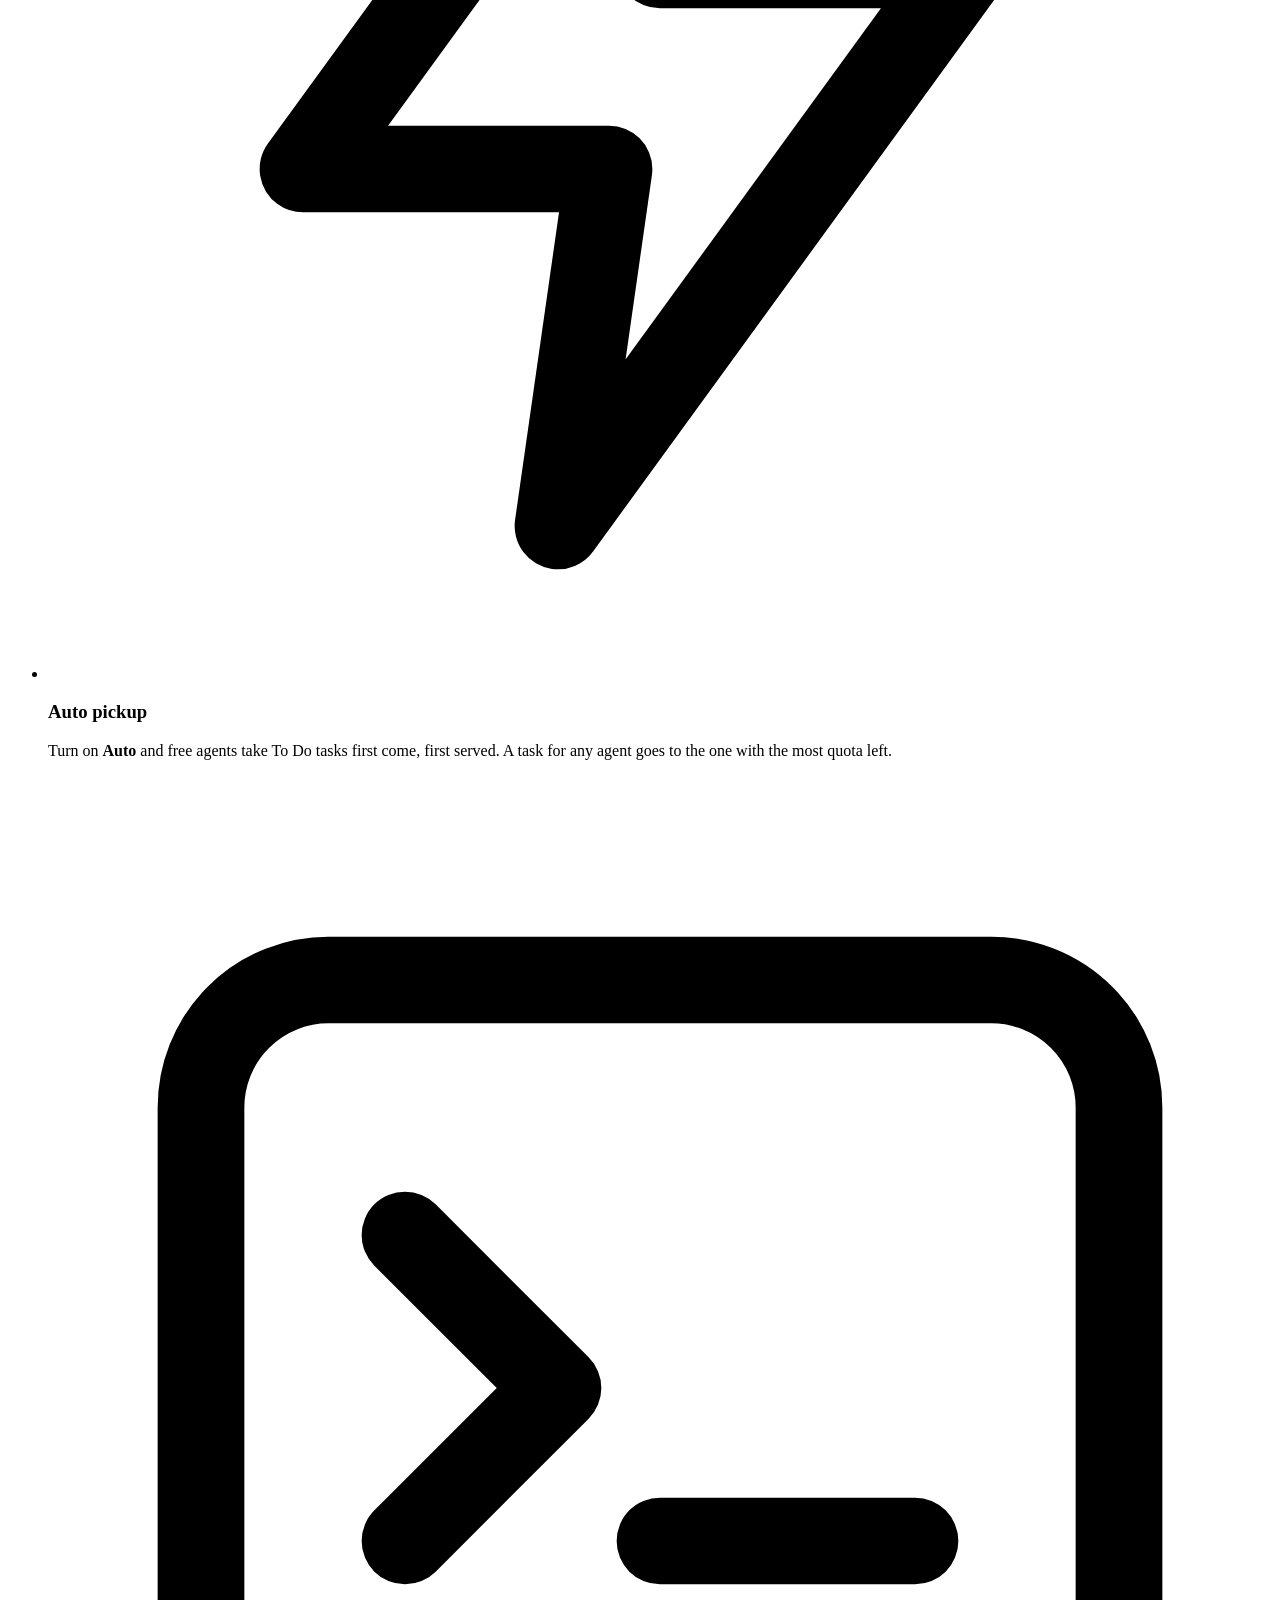
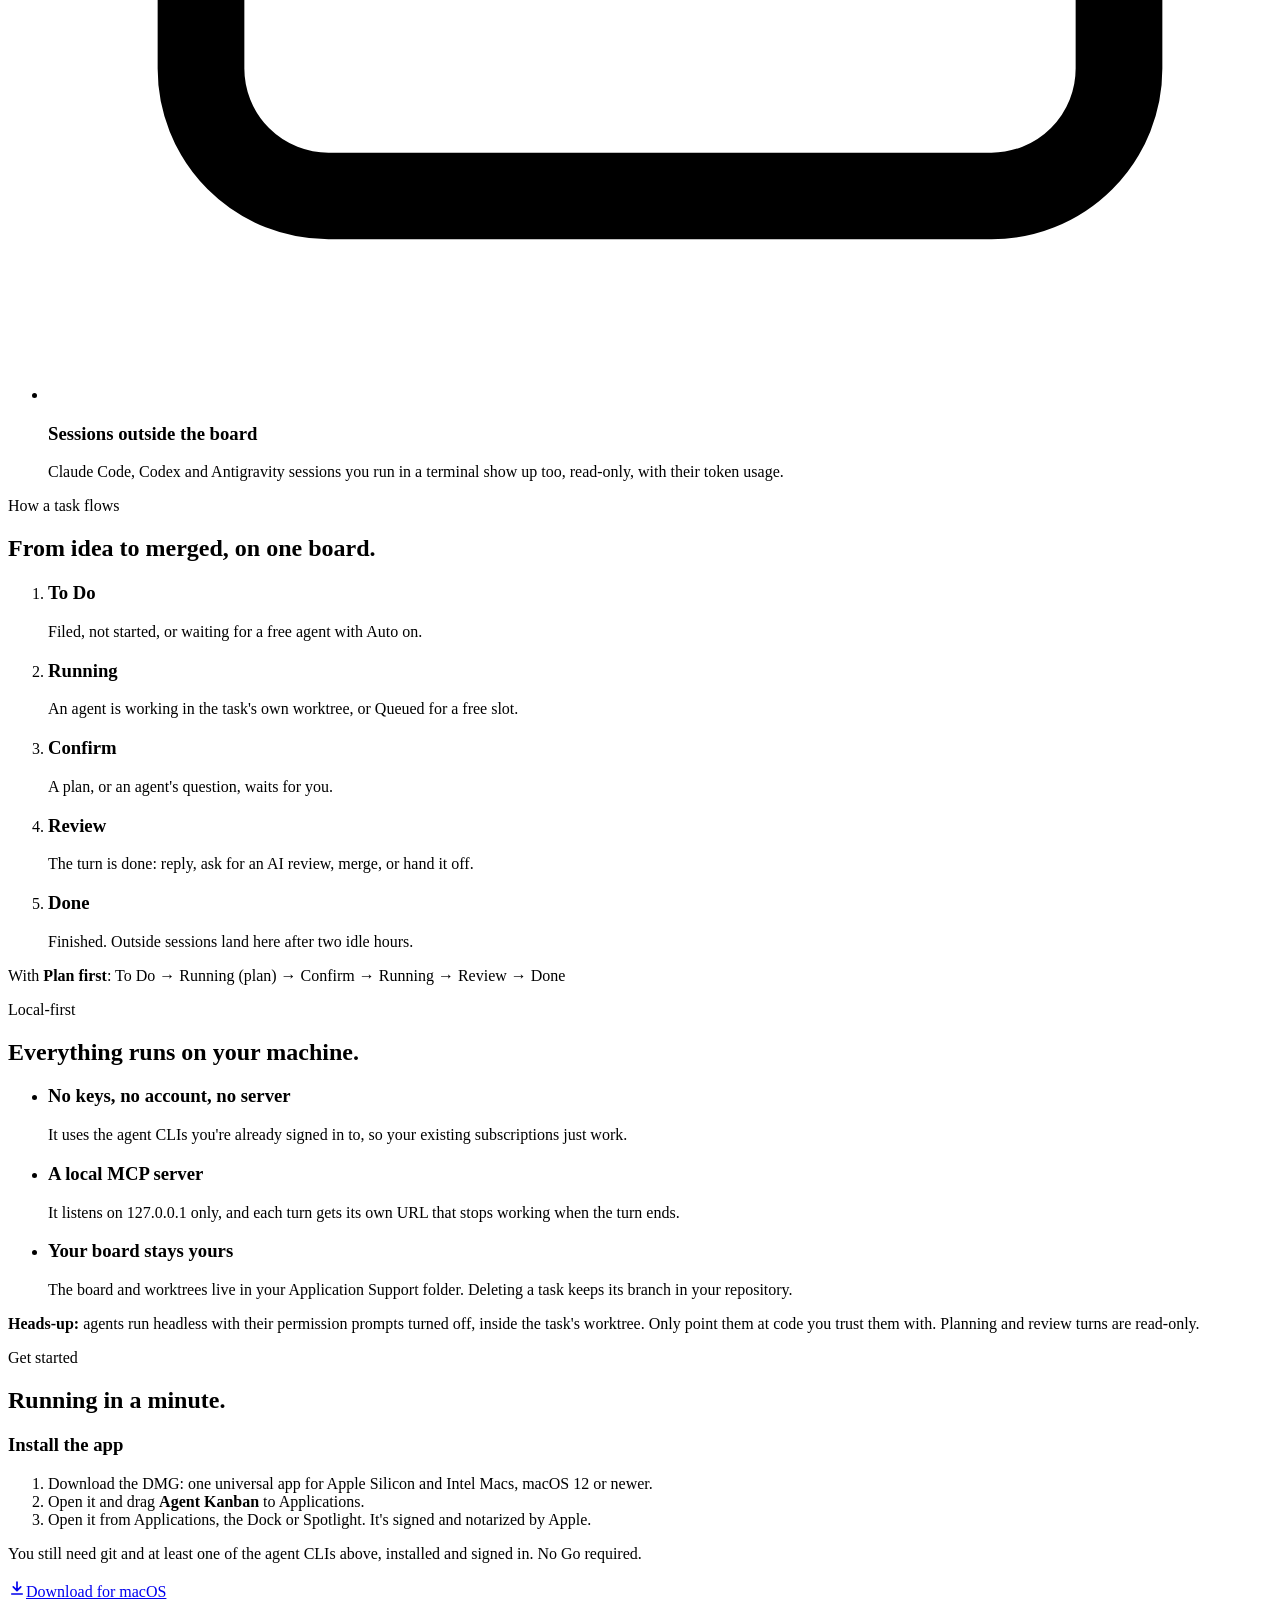
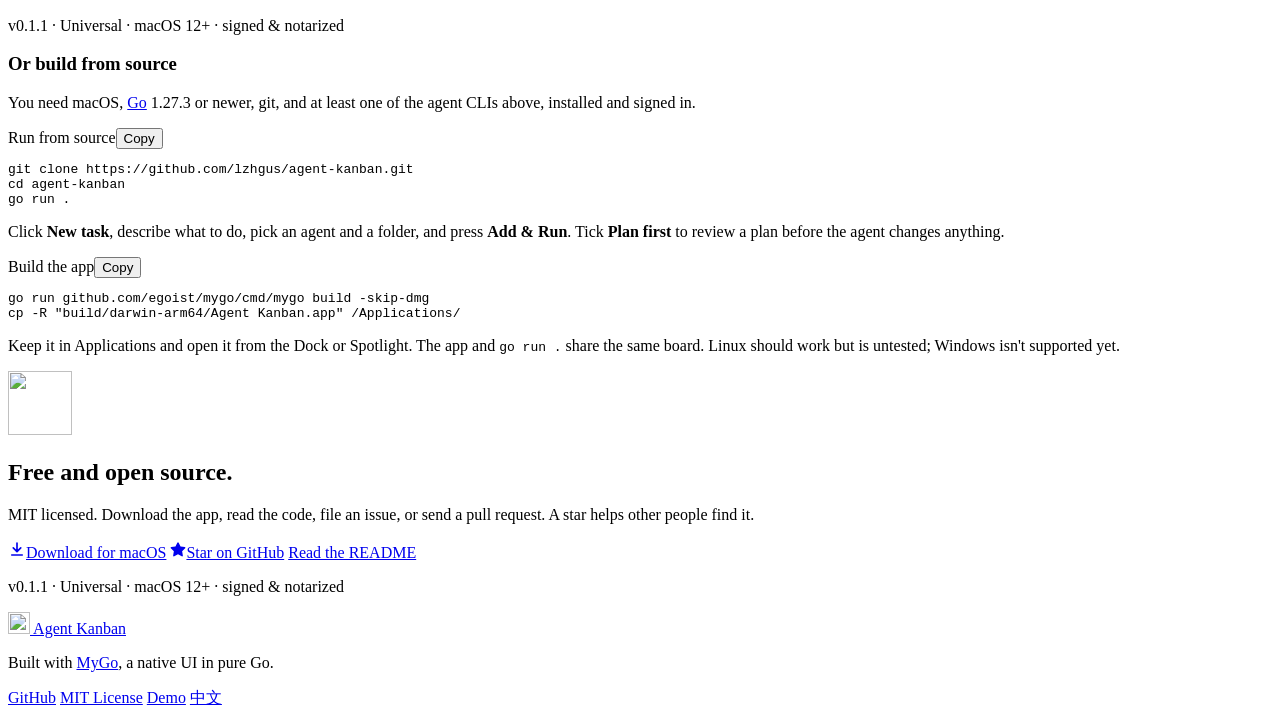
==== commit dac7da23: "Release 0.1.1 Co-Authored-By: Claude Opus 5.5 <noreply@anthropic.com>" ====
--- a/site/index.html
+++ b/site/index.html
@@ -30,7 +30,7 @@
 <link rel="preconnect" href="https://api.github.com" crossorigin>
 <link rel="preload" as="image" href="/media/poster-en.webp" fetchpriority="high">
 <link rel="stylesheet" href="/styles.css">
-<script type="application/ld+json">{"@context":"https://schema.org","@type":"SoftwareApplication","name":"Agent Kanban","applicationCategory":"DeveloperApplication","operatingSystem":"macOS 12+","downloadUrl":"https://github.com/lzhgus/agent-kanban/releases/download/v0.1.0/agent-kanban-0.1.0.dmg","softwareVersion":"0.1.0","license":"https://opensource.org/licenses/MIT","url":"https://agent-kanban.lzhgus.com/","codeRepository":"https://github.com/lzhgus/agent-kanban","offers":{"@type":"Offer","price":"0","priceCurrency":"USD"}}</script>
+<script type="application/ld+json">{"@context":"https://schema.org","@type":"SoftwareApplication","name":"Agent Kanban","applicationCategory":"DeveloperApplication","operatingSystem":"macOS 12+","downloadUrl":"https://github.com/lzhgus/agent-kanban/releases/download/v0.1.1/agent-kanban-0.1.1.dmg","softwareVersion":"0.1.1","license":"https://opensource.org/licenses/MIT","url":"https://agent-kanban.lzhgus.com/","codeRepository":"https://github.com/lzhgus/agent-kanban","offers":{"@type":"Offer","price":"0","priceCurrency":"USD"}}</script>
 </head>
 <body class="lang-en">
 <a class="skip" href="#main">Skip to content</a>
@@ -56,10 +56,10 @@
     <h1>One board for all your <span class="hl">coding agents</span></h1>
     <p class="lede">Agent Kanban runs Claude Code, GitHub Copilot CLI and Antigravity as tasks on a kanban board. Each task gets its own git branch. Agents plan, review each other and ask you questions, and you see every agent's progress, tokens and plan quota in one place.</p>
     <div class="ctas">
-      <a class="btn btn-primary btn-lg" href="https://github.com/lzhgus/agent-kanban/releases/download/v0.1.0/agent-kanban-0.1.0.dmg" data-dl><svg viewBox="0 0 24 24" aria-hidden="true" width="18" height="18" fill="none" stroke="currentColor" stroke-width="2.2" stroke-linecap="round" stroke-linejoin="round"><path d="M12 4v11M7 10.5l5 5 5-5M5 20h14"/></svg>Download for macOS</a>
+      <a class="btn btn-primary btn-lg" href="https://github.com/lzhgus/agent-kanban/releases/download/v0.1.1/agent-kanban-0.1.1.dmg" data-dl><svg viewBox="0 0 24 24" aria-hidden="true" width="18" height="18" fill="none" stroke="currentColor" stroke-width="2.2" stroke-linecap="round" stroke-linejoin="round"><path d="M12 4v11M7 10.5l5 5 5-5M5 20h14"/></svg>Download for macOS</a>
       <a class="btn btn-ghost btn-lg" href="https://github.com/lzhgus/agent-kanban"><svg viewBox="0 0 16 16" aria-hidden="true" width="16" height="16"><path fill="currentColor" d="M8 .25a.75.75 0 01.67.42l1.88 3.81 4.2.61a.75.75 0 01.42 1.28l-3.04 2.96.72 4.19a.75.75 0 01-1.09.79L8 12.33l-3.76 1.98a.75.75 0 01-1.09-.79l.72-4.19L.83 6.37a.75.75 0 01.42-1.28l4.2-.61L7.33.67A.75.75 0 018 .25z"/></svg>Star on GitHub</a>
     </div>
-    <p class="dl-meta"><span data-dl-ver>v0.1.0</span> · Universal · macOS 12+ · signed &amp; notarized <span class="nw">· <a href="#source">or build from source</a></span></p>
+    <p class="dl-meta"><span data-dl-ver>v0.1.1</span> · Universal · macOS 12+ · signed &amp; notarized <span class="nw">· <a href="#source">or build from source</a></span></p>
   </div>
   <div class="wrap wide">
     <figure class="stage">
@@ -124,8 +124,8 @@
         <p class="ireq">You still need git and at least one of the agent CLIs above, installed and signed in. No Go required.</p>
       </div>
       <div class="install-cta">
-        <a class="btn btn-primary btn-lg" href="https://github.com/lzhgus/agent-kanban/releases/download/v0.1.0/agent-kanban-0.1.0.dmg" data-dl><svg viewBox="0 0 24 24" aria-hidden="true" width="18" height="18" fill="none" stroke="currentColor" stroke-width="2.2" stroke-linecap="round" stroke-linejoin="round"><path d="M12 4v11M7 10.5l5 5 5-5M5 20h14"/></svg>Download for macOS</a>
-        <p class="dl-meta"><span data-dl-ver>v0.1.0</span> · Universal · macOS 12+ · signed &amp; notarized</p>
+        <a class="btn btn-primary btn-lg" href="https://github.com/lzhgus/agent-kanban/releases/download/v0.1.1/agent-kanban-0.1.1.dmg" data-dl><svg viewBox="0 0 24 24" aria-hidden="true" width="18" height="18" fill="none" stroke="currentColor" stroke-width="2.2" stroke-linecap="round" stroke-linejoin="round"><path d="M12 4v11M7 10.5l5 5 5-5M5 20h14"/></svg>Download for macOS</a>
+        <p class="dl-meta"><span data-dl-ver>v0.1.1</span> · Universal · macOS 12+ · signed &amp; notarized</p>
       </div>
     </div>
     <h3 class="src-h" id="source">Or build from source</h3>
@@ -150,11 +150,11 @@
       <h2>Free and open source.</h2>
       <p>MIT licensed. Download the app, read the code, file an issue, or send a pull request. A star helps other people find it.</p>
       <div class="ctas">
-        <a class="btn btn-primary" href="https://github.com/lzhgus/agent-kanban/releases/download/v0.1.0/agent-kanban-0.1.0.dmg" data-dl><svg viewBox="0 0 24 24" aria-hidden="true" width="18" height="18" fill="none" stroke="currentColor" stroke-width="2.2" stroke-linecap="round" stroke-linejoin="round"><path d="M12 4v11M7 10.5l5 5 5-5M5 20h14"/></svg>Download for macOS</a>
+        <a class="btn btn-primary" href="https://github.com/lzhgus/agent-kanban/releases/download/v0.1.1/agent-kanban-0.1.1.dmg" data-dl><svg viewBox="0 0 24 24" aria-hidden="true" width="18" height="18" fill="none" stroke="currentColor" stroke-width="2.2" stroke-linecap="round" stroke-linejoin="round"><path d="M12 4v11M7 10.5l5 5 5-5M5 20h14"/></svg>Download for macOS</a>
         <a class="btn btn-ghost" href="https://github.com/lzhgus/agent-kanban"><svg viewBox="0 0 16 16" aria-hidden="true" width="16" height="16"><path fill="currentColor" d="M8 .25a.75.75 0 01.67.42l1.88 3.81 4.2.61a.75.75 0 01.42 1.28l-3.04 2.96.72 4.19a.75.75 0 01-1.09.79L8 12.33l-3.76 1.98a.75.75 0 01-1.09-.79l.72-4.19L.83 6.37a.75.75 0 01.42-1.28l4.2-.61L7.33.67A.75.75 0 018 .25z"/></svg>Star on GitHub</a>
         <a class="btn btn-ghost" href="https://github.com/lzhgus/agent-kanban#readme">Read the README</a>
       </div>
-      <p class="dl-meta"><span data-dl-ver>v0.1.0</span> · Universal · macOS 12+ · signed &amp; notarized</p>
+      <p class="dl-meta"><span data-dl-ver>v0.1.1</span> · Universal · macOS 12+ · signed &amp; notarized</p>
     </div>
   </div>
 </section>
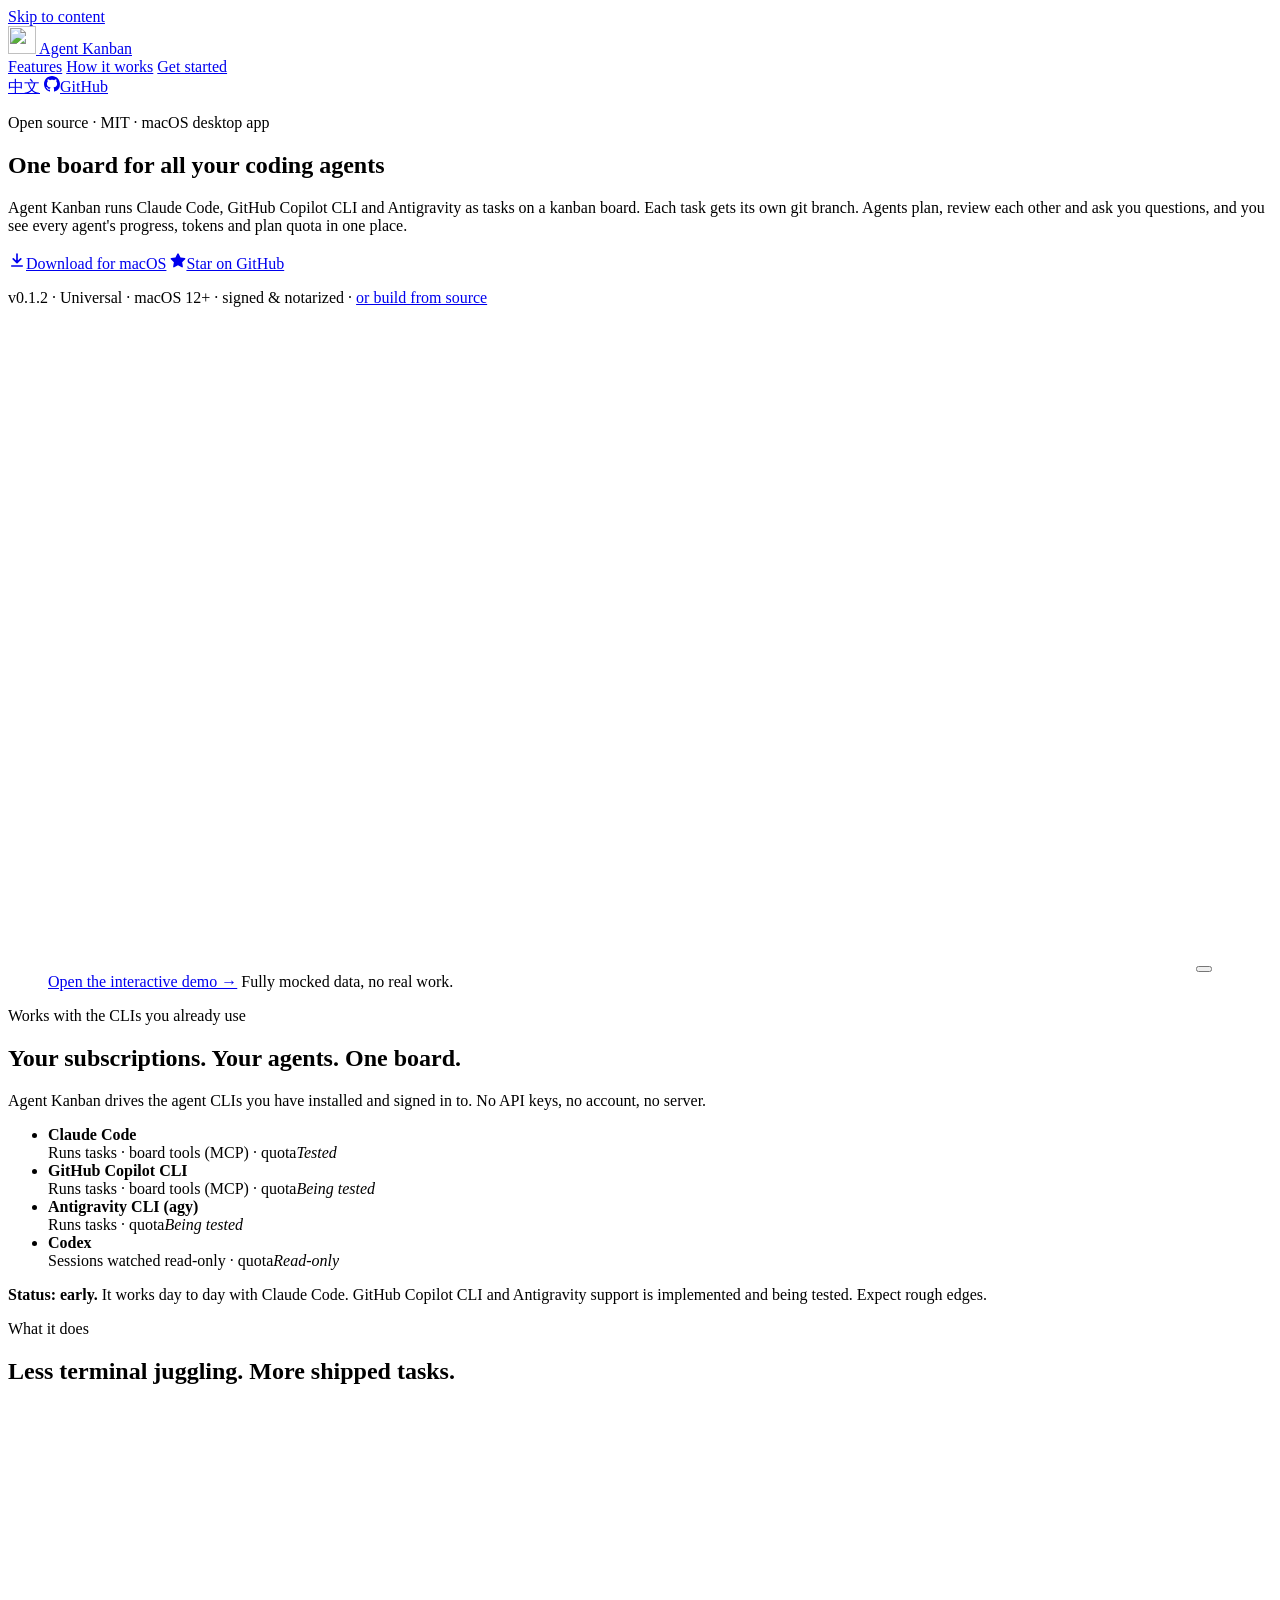
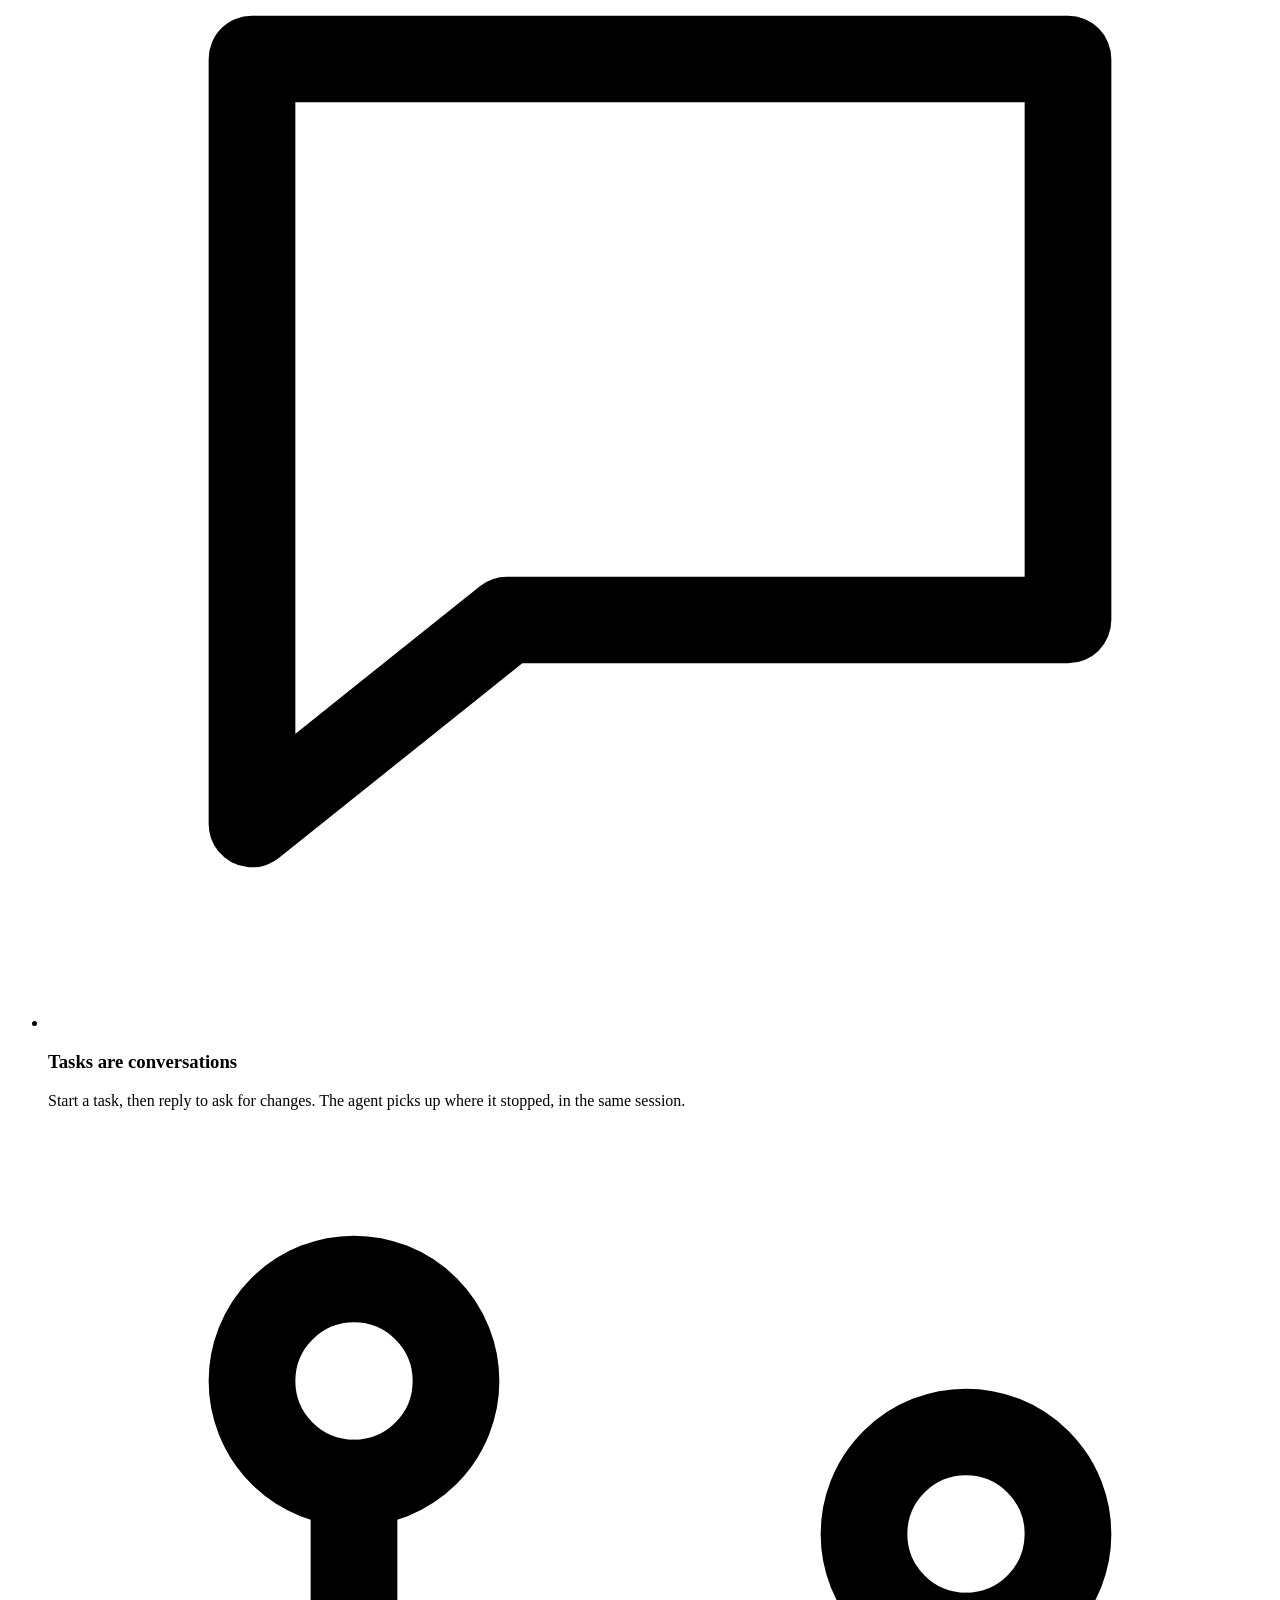
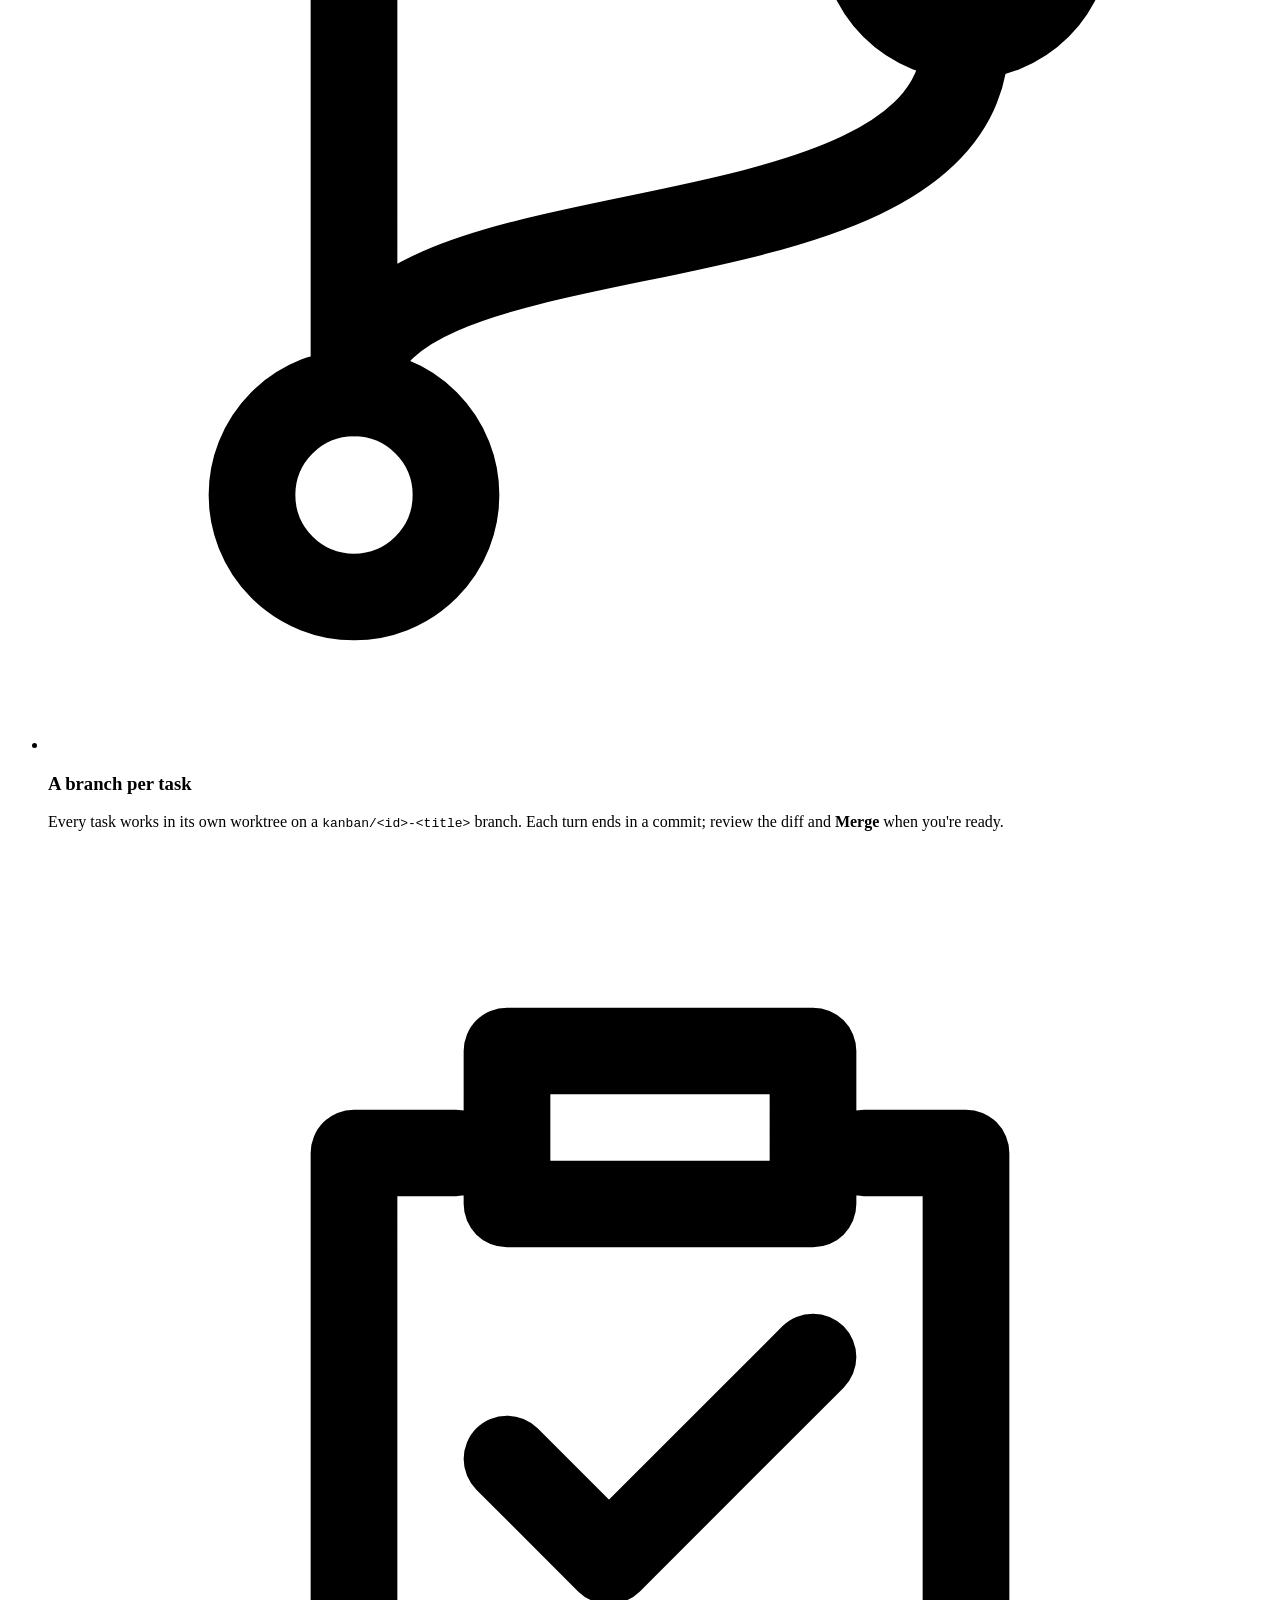
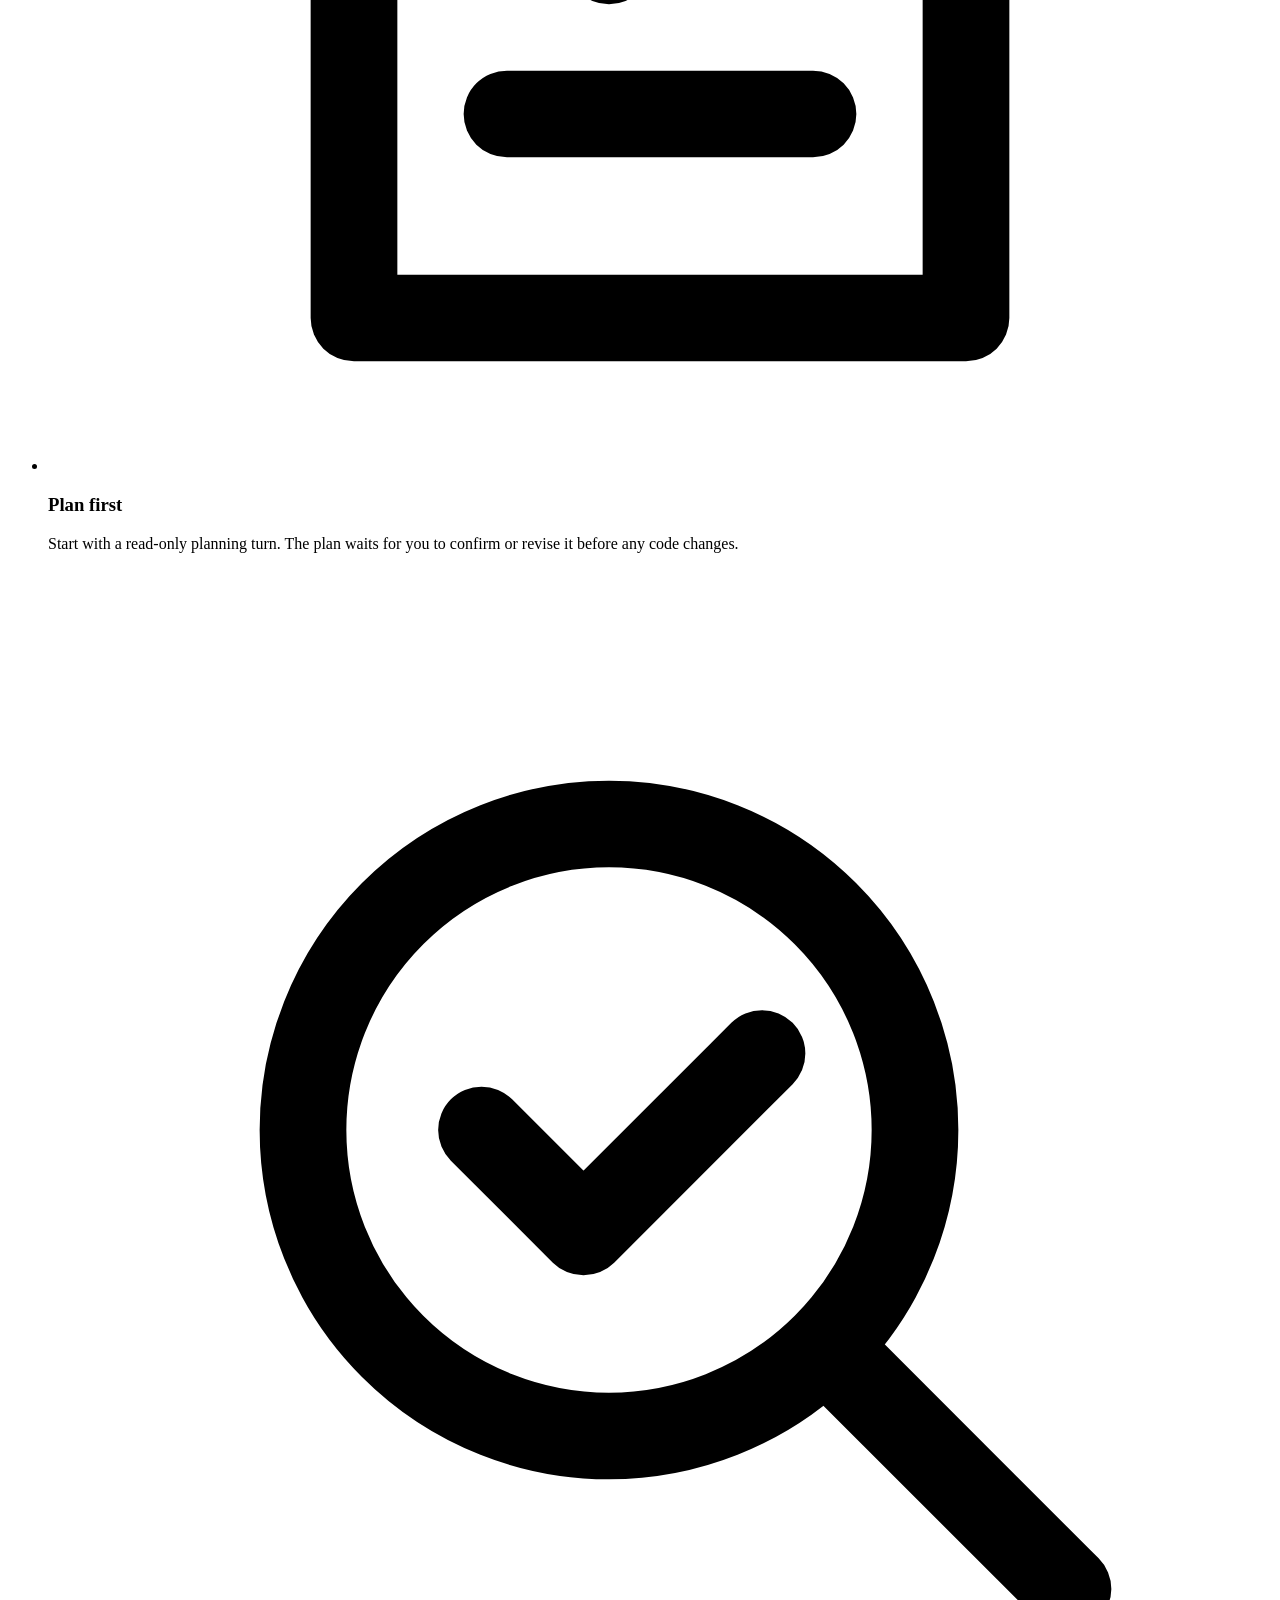
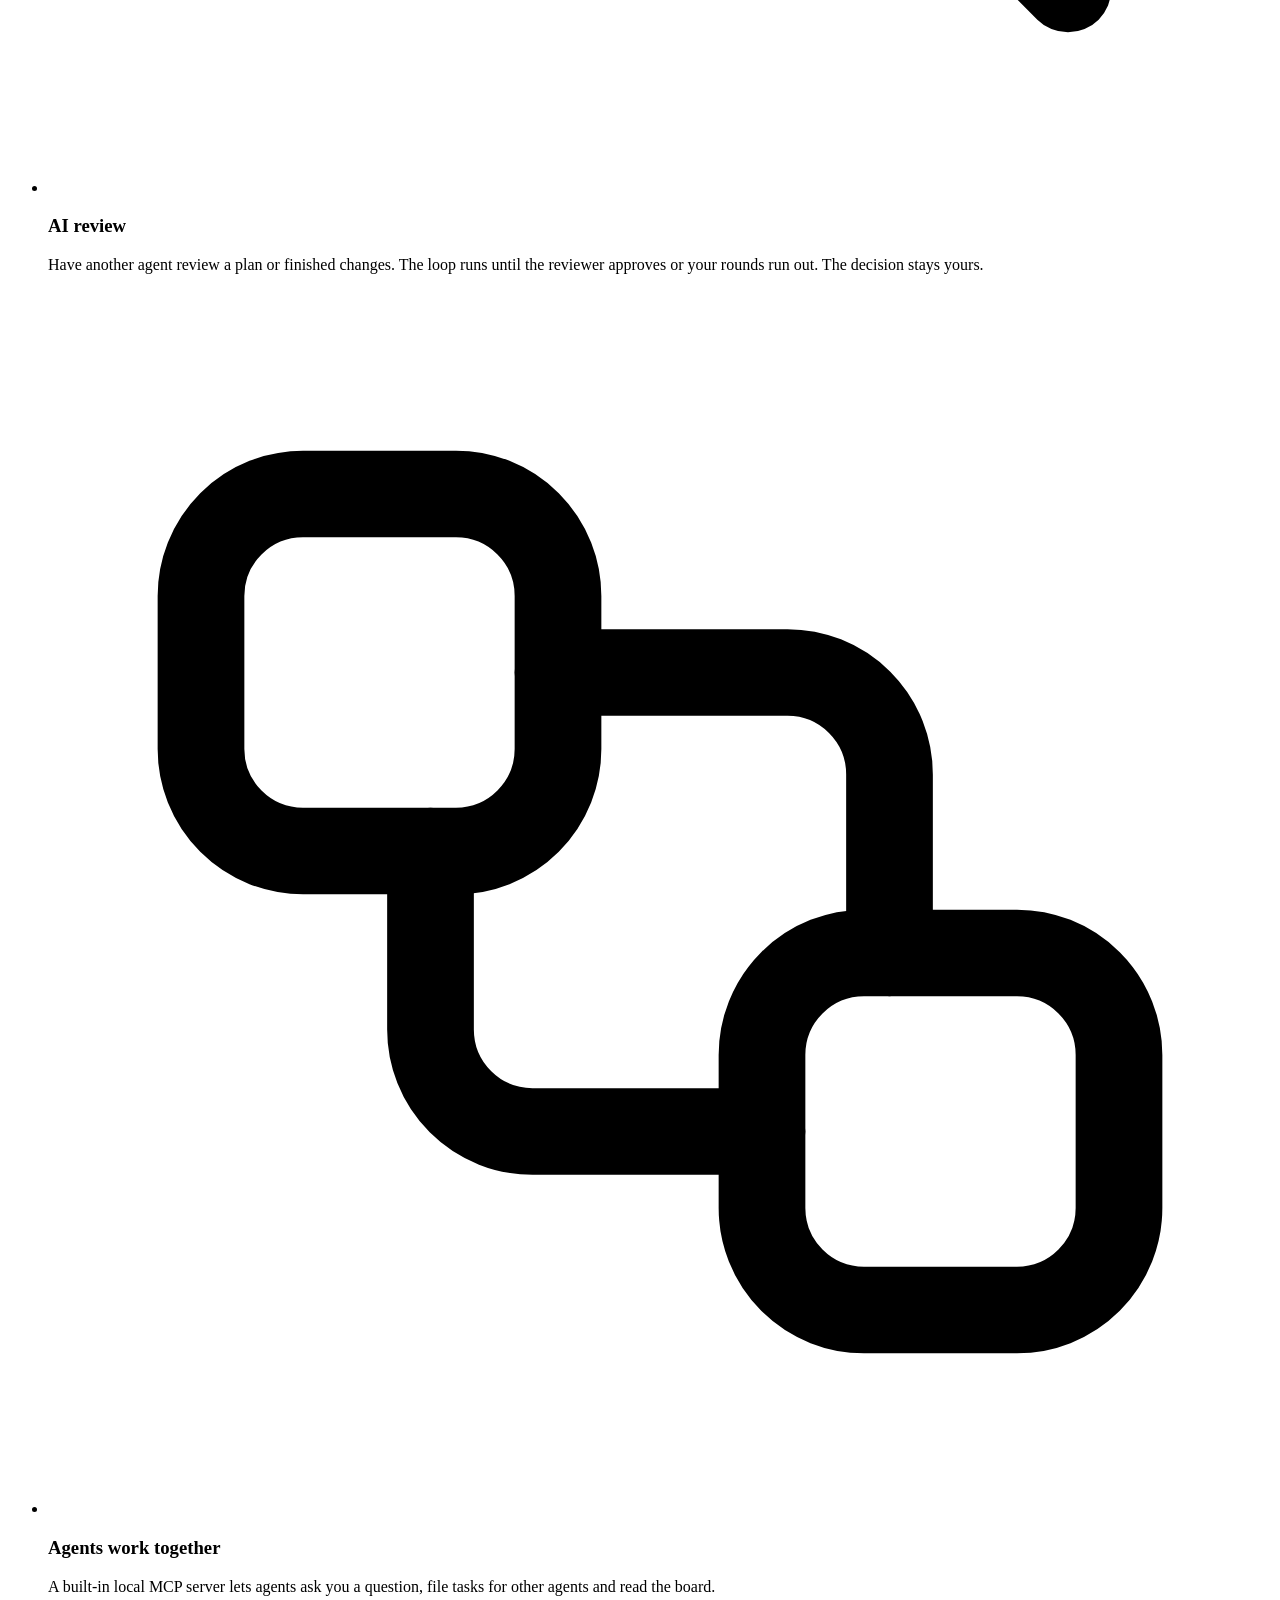
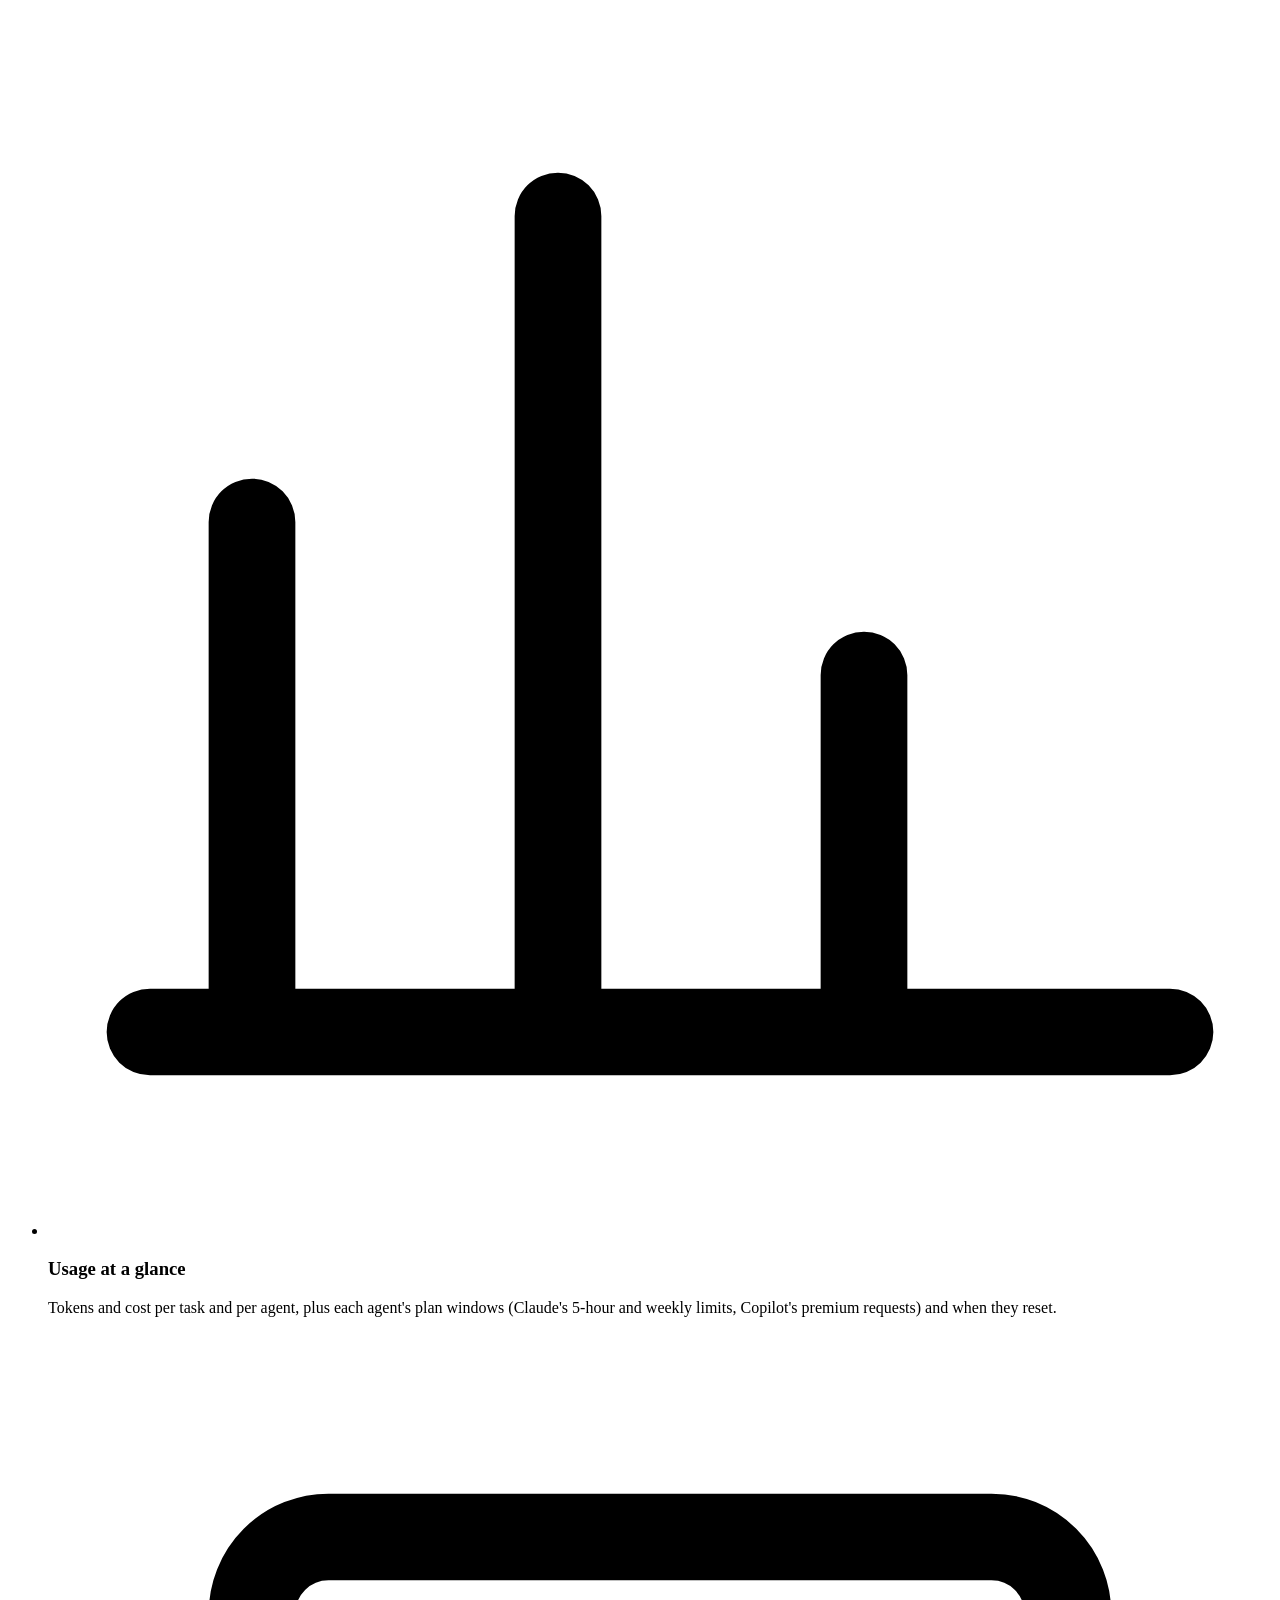
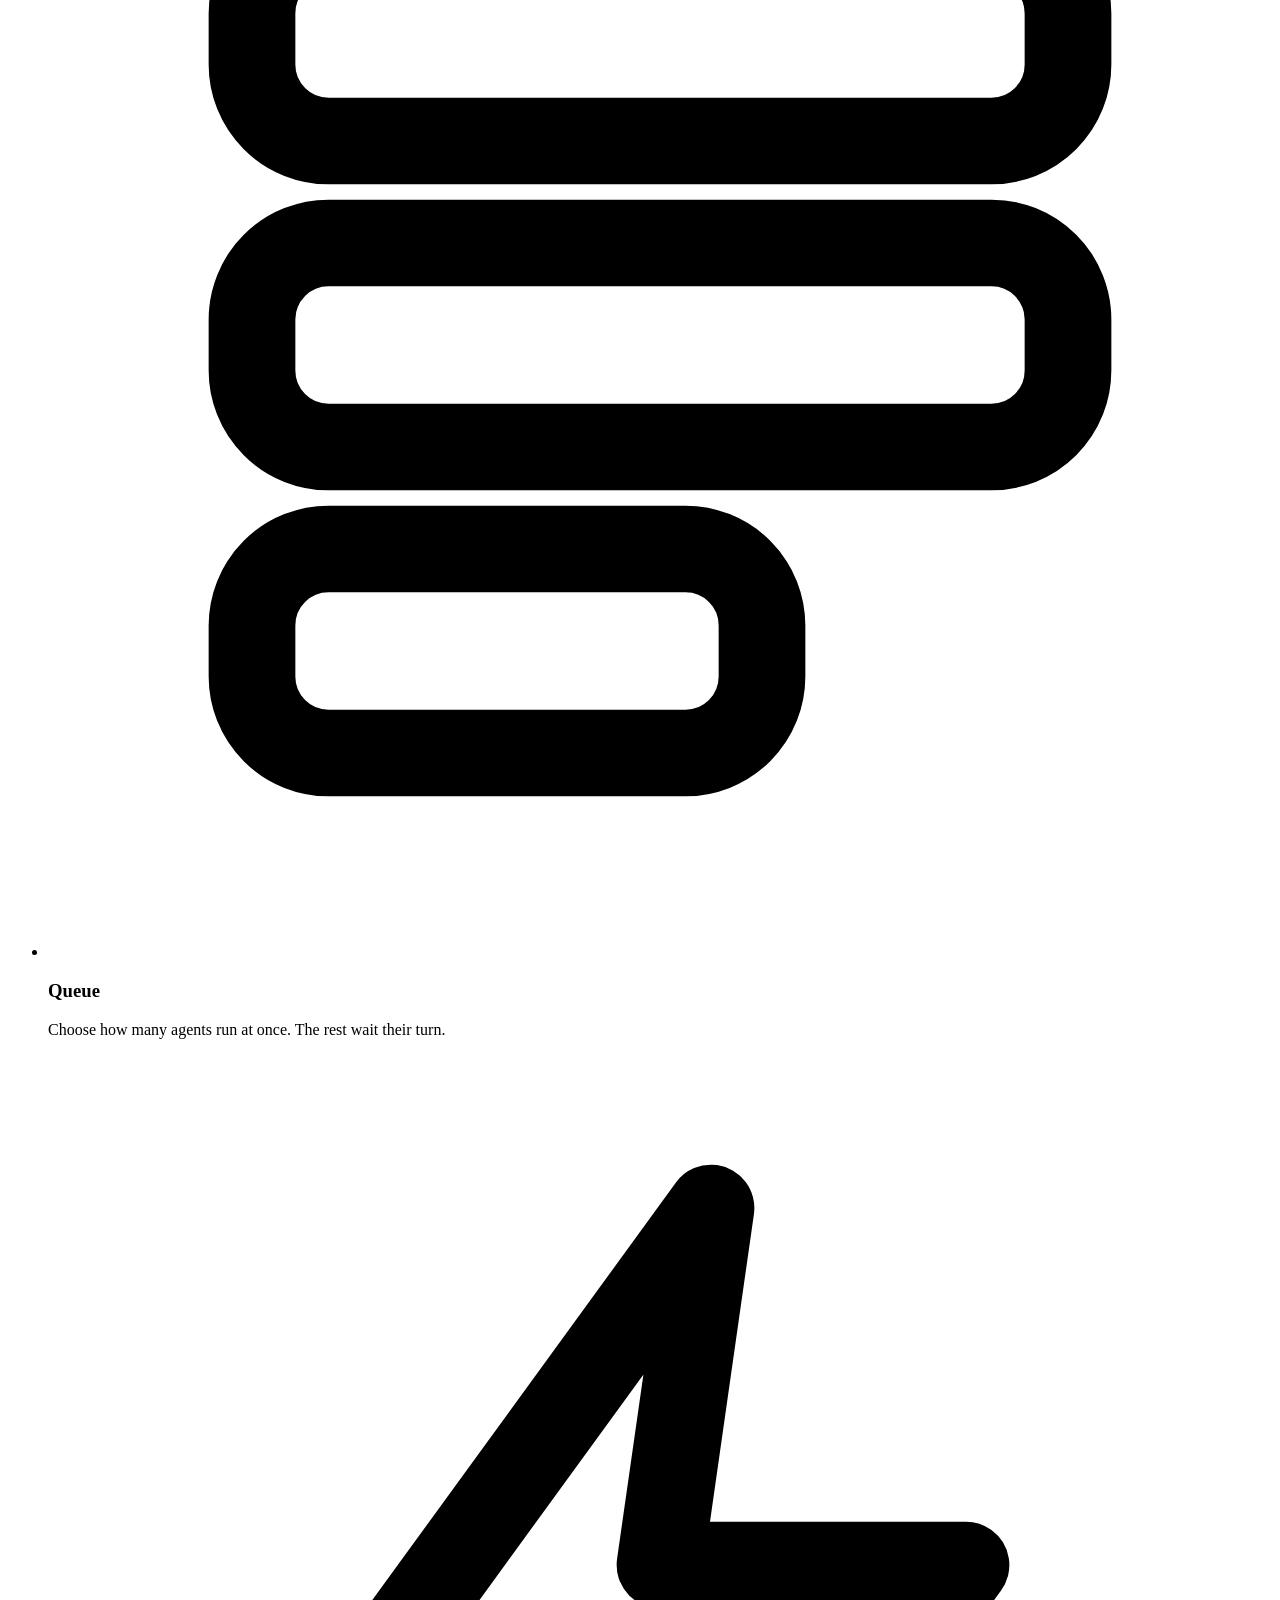
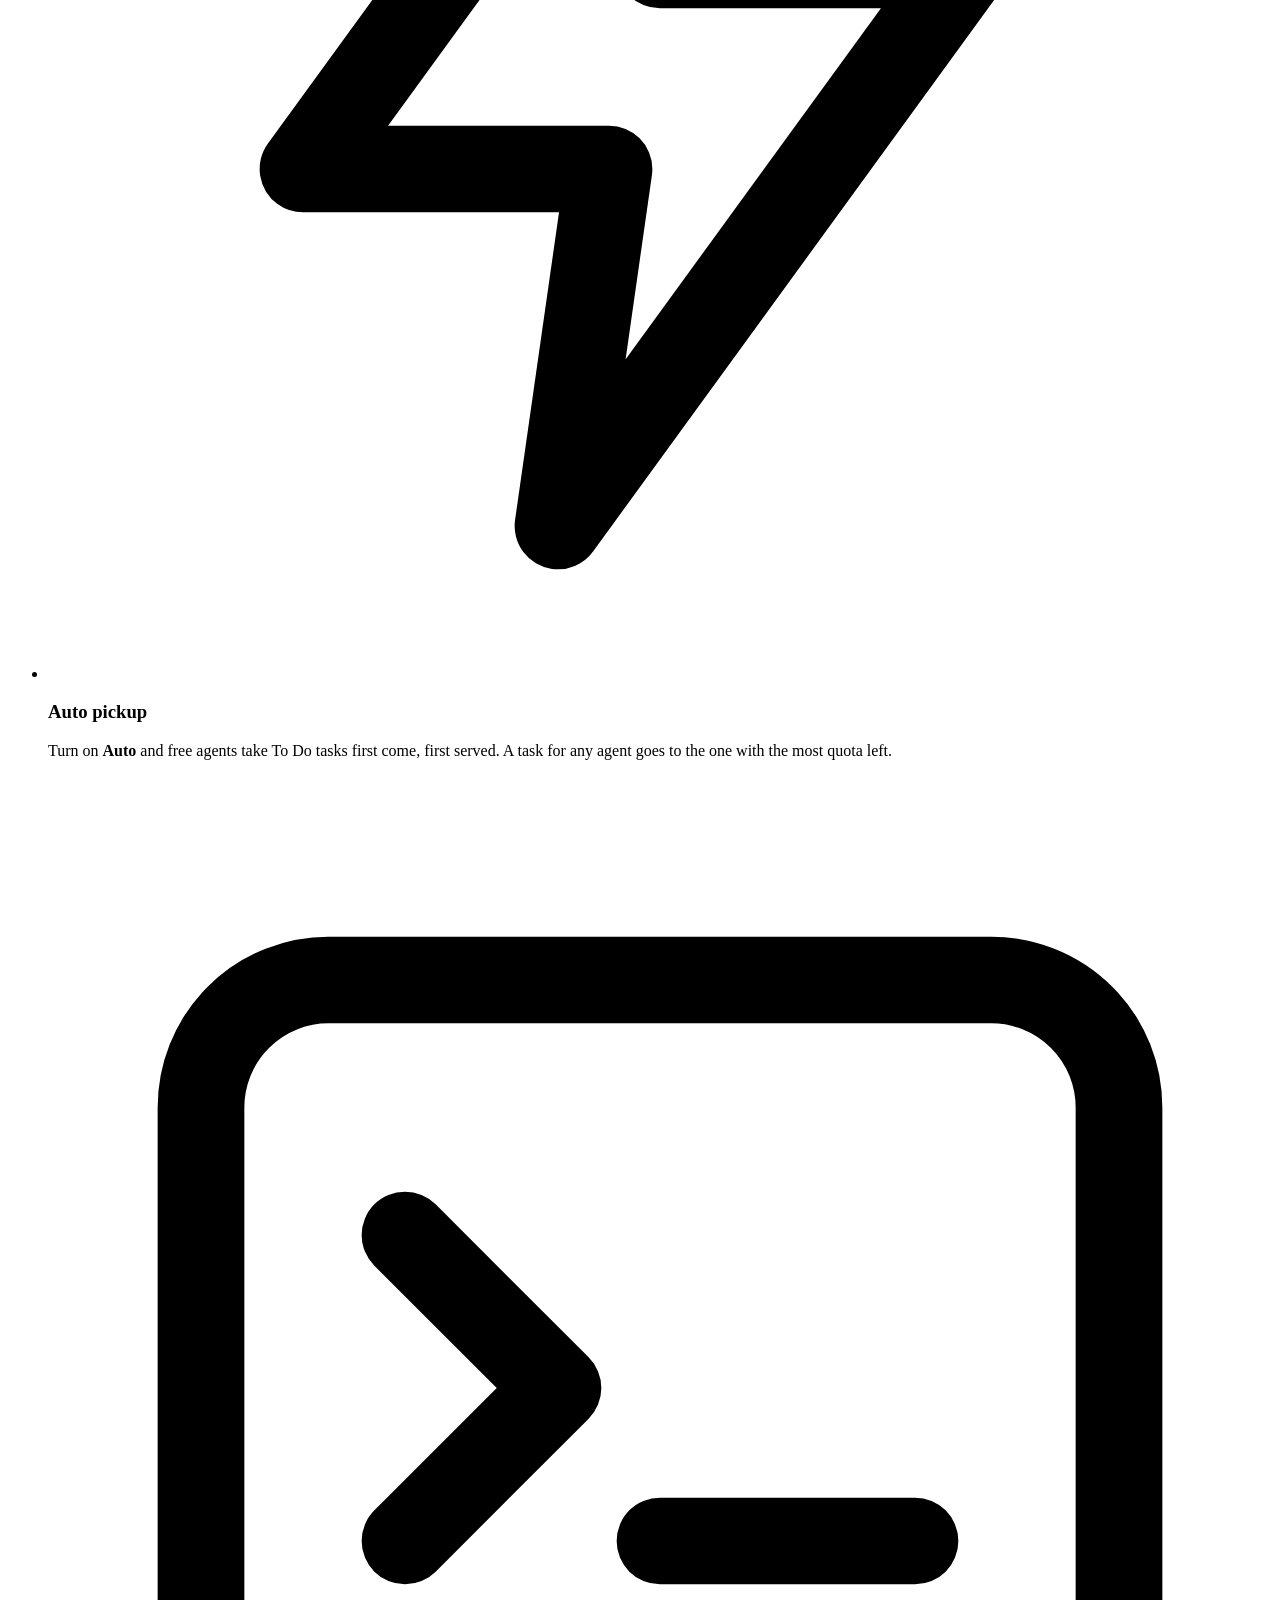
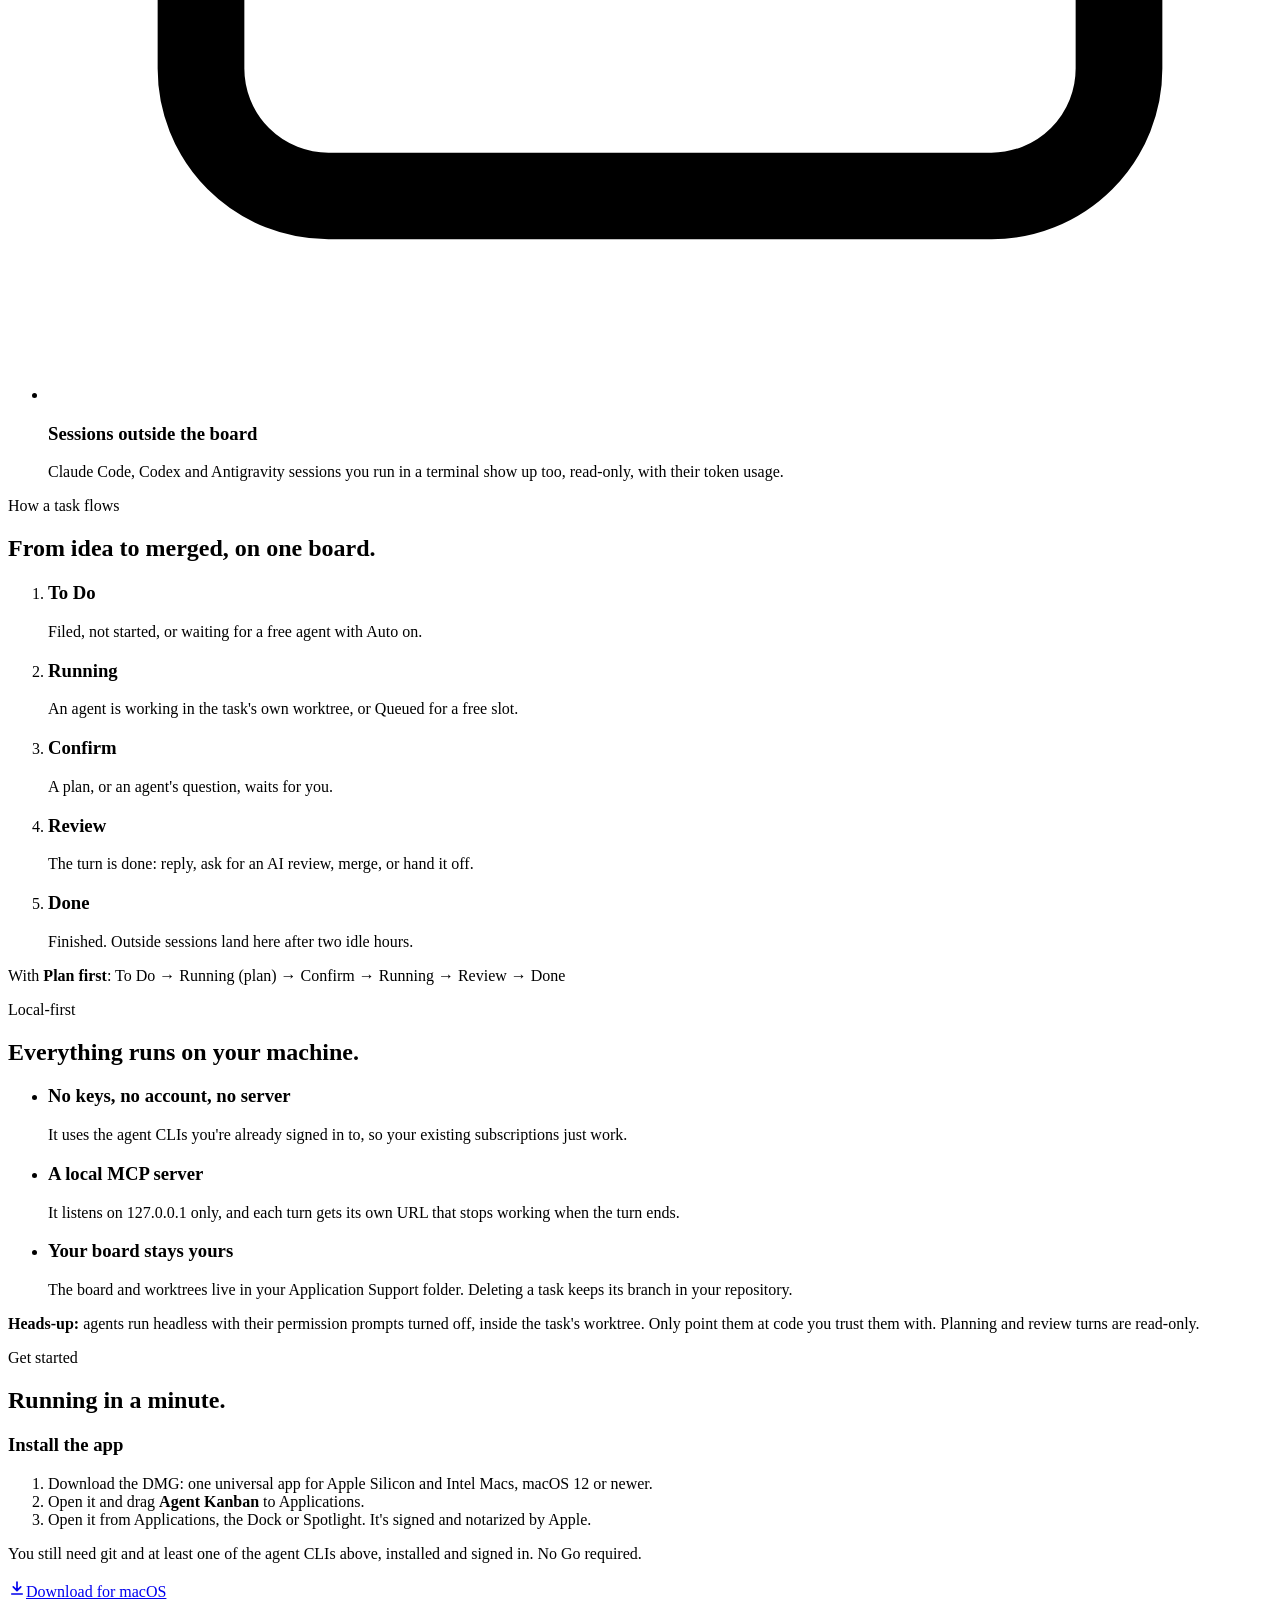
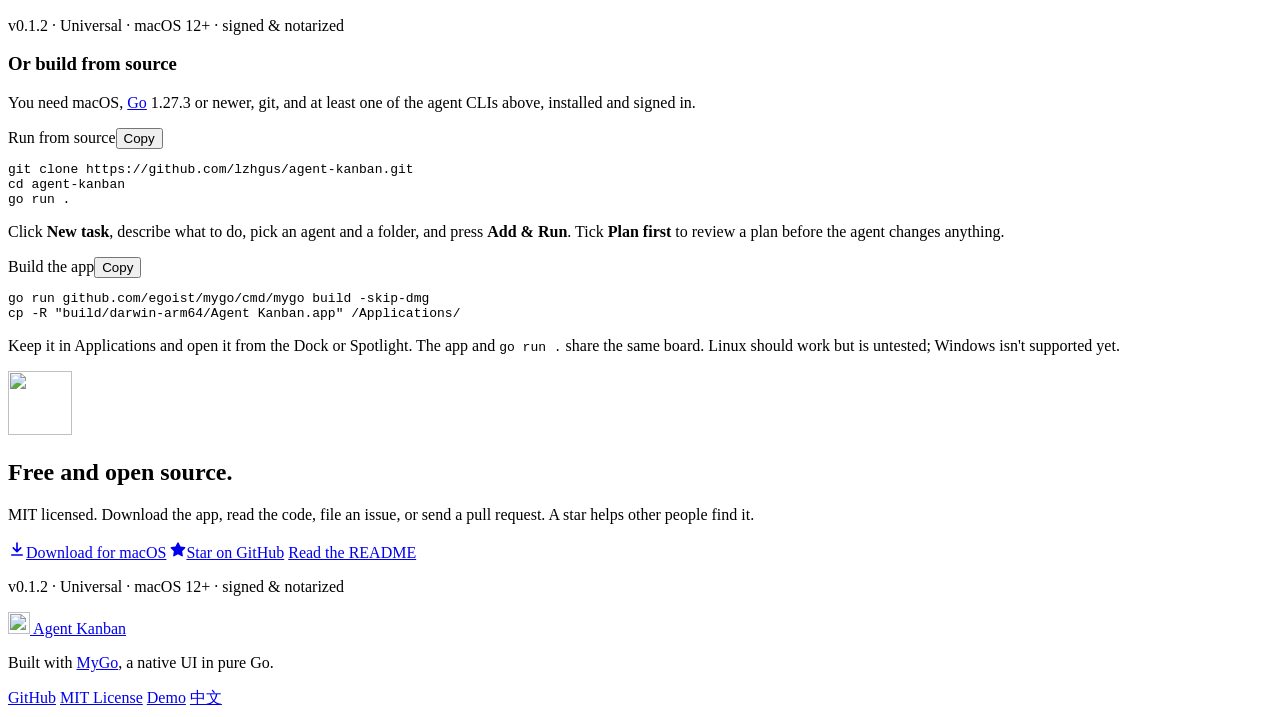
==== commit ee301c2d: "Release 0.1.2 Co-Authored-By: Claude Opus 5.5 <noreply@anthropic.com>" ====
--- a/site/index.html
+++ b/site/index.html
@@ -30,7 +30,7 @@
 <link rel="preconnect" href="https://api.github.com" crossorigin>
 <link rel="preload" as="image" href="/media/poster-en.webp" fetchpriority="high">
 <link rel="stylesheet" href="/styles.css">
-<script type="application/ld+json">{"@context":"https://schema.org","@type":"SoftwareApplication","name":"Agent Kanban","applicationCategory":"DeveloperApplication","operatingSystem":"macOS 12+","downloadUrl":"https://github.com/lzhgus/agent-kanban/releases/download/v0.1.1/agent-kanban-0.1.1.dmg","softwareVersion":"0.1.1","license":"https://opensource.org/licenses/MIT","url":"https://agent-kanban.lzhgus.com/","codeRepository":"https://github.com/lzhgus/agent-kanban","offers":{"@type":"Offer","price":"0","priceCurrency":"USD"}}</script>
+<script type="application/ld+json">{"@context":"https://schema.org","@type":"SoftwareApplication","name":"Agent Kanban","applicationCategory":"DeveloperApplication","operatingSystem":"macOS 12+","downloadUrl":"https://github.com/lzhgus/agent-kanban/releases/download/v0.1.2/agent-kanban-0.1.2.dmg","softwareVersion":"0.1.2","license":"https://opensource.org/licenses/MIT","url":"https://agent-kanban.lzhgus.com/","codeRepository":"https://github.com/lzhgus/agent-kanban","offers":{"@type":"Offer","price":"0","priceCurrency":"USD"}}</script>
 </head>
 <body class="lang-en">
 <a class="skip" href="#main">Skip to content</a>
@@ -56,10 +56,10 @@
     <h1>One board for all your <span class="hl">coding agents</span></h1>
     <p class="lede">Agent Kanban runs Claude Code, GitHub Copilot CLI and Antigravity as tasks on a kanban board. Each task gets its own git branch. Agents plan, review each other and ask you questions, and you see every agent's progress, tokens and plan quota in one place.</p>
     <div class="ctas">
-      <a class="btn btn-primary btn-lg" href="https://github.com/lzhgus/agent-kanban/releases/download/v0.1.1/agent-kanban-0.1.1.dmg" data-dl><svg viewBox="0 0 24 24" aria-hidden="true" width="18" height="18" fill="none" stroke="currentColor" stroke-width="2.2" stroke-linecap="round" stroke-linejoin="round"><path d="M12 4v11M7 10.5l5 5 5-5M5 20h14"/></svg>Download for macOS</a>
+      <a class="btn btn-primary btn-lg" href="https://github.com/lzhgus/agent-kanban/releases/download/v0.1.2/agent-kanban-0.1.2.dmg" data-dl><svg viewBox="0 0 24 24" aria-hidden="true" width="18" height="18" fill="none" stroke="currentColor" stroke-width="2.2" stroke-linecap="round" stroke-linejoin="round"><path d="M12 4v11M7 10.5l5 5 5-5M5 20h14"/></svg>Download for macOS</a>
       <a class="btn btn-ghost btn-lg" href="https://github.com/lzhgus/agent-kanban"><svg viewBox="0 0 16 16" aria-hidden="true" width="16" height="16"><path fill="currentColor" d="M8 .25a.75.75 0 01.67.42l1.88 3.81 4.2.61a.75.75 0 01.42 1.28l-3.04 2.96.72 4.19a.75.75 0 01-1.09.79L8 12.33l-3.76 1.98a.75.75 0 01-1.09-.79l.72-4.19L.83 6.37a.75.75 0 01.42-1.28l4.2-.61L7.33.67A.75.75 0 018 .25z"/></svg>Star on GitHub</a>
     </div>
-    <p class="dl-meta"><span data-dl-ver>v0.1.1</span> · Universal · macOS 12+ · signed &amp; notarized <span class="nw">· <a href="#source">or build from source</a></span></p>
+    <p class="dl-meta"><span data-dl-ver>v0.1.2</span> · Universal · macOS 12+ · signed &amp; notarized <span class="nw">· <a href="#source">or build from source</a></span></p>
   </div>
   <div class="wrap wide">
     <figure class="stage">
@@ -124,8 +124,8 @@
         <p class="ireq">You still need git and at least one of the agent CLIs above, installed and signed in. No Go required.</p>
       </div>
       <div class="install-cta">
-        <a class="btn btn-primary btn-lg" href="https://github.com/lzhgus/agent-kanban/releases/download/v0.1.1/agent-kanban-0.1.1.dmg" data-dl><svg viewBox="0 0 24 24" aria-hidden="true" width="18" height="18" fill="none" stroke="currentColor" stroke-width="2.2" stroke-linecap="round" stroke-linejoin="round"><path d="M12 4v11M7 10.5l5 5 5-5M5 20h14"/></svg>Download for macOS</a>
-        <p class="dl-meta"><span data-dl-ver>v0.1.1</span> · Universal · macOS 12+ · signed &amp; notarized</p>
+        <a class="btn btn-primary btn-lg" href="https://github.com/lzhgus/agent-kanban/releases/download/v0.1.2/agent-kanban-0.1.2.dmg" data-dl><svg viewBox="0 0 24 24" aria-hidden="true" width="18" height="18" fill="none" stroke="currentColor" stroke-width="2.2" stroke-linecap="round" stroke-linejoin="round"><path d="M12 4v11M7 10.5l5 5 5-5M5 20h14"/></svg>Download for macOS</a>
+        <p class="dl-meta"><span data-dl-ver>v0.1.2</span> · Universal · macOS 12+ · signed &amp; notarized</p>
       </div>
     </div>
     <h3 class="src-h" id="source">Or build from source</h3>
@@ -150,11 +150,11 @@
       <h2>Free and open source.</h2>
       <p>MIT licensed. Download the app, read the code, file an issue, or send a pull request. A star helps other people find it.</p>
       <div class="ctas">
-        <a class="btn btn-primary" href="https://github.com/lzhgus/agent-kanban/releases/download/v0.1.1/agent-kanban-0.1.1.dmg" data-dl><svg viewBox="0 0 24 24" aria-hidden="true" width="18" height="18" fill="none" stroke="currentColor" stroke-width="2.2" stroke-linecap="round" stroke-linejoin="round"><path d="M12 4v11M7 10.5l5 5 5-5M5 20h14"/></svg>Download for macOS</a>
+        <a class="btn btn-primary" href="https://github.com/lzhgus/agent-kanban/releases/download/v0.1.2/agent-kanban-0.1.2.dmg" data-dl><svg viewBox="0 0 24 24" aria-hidden="true" width="18" height="18" fill="none" stroke="currentColor" stroke-width="2.2" stroke-linecap="round" stroke-linejoin="round"><path d="M12 4v11M7 10.5l5 5 5-5M5 20h14"/></svg>Download for macOS</a>
         <a class="btn btn-ghost" href="https://github.com/lzhgus/agent-kanban"><svg viewBox="0 0 16 16" aria-hidden="true" width="16" height="16"><path fill="currentColor" d="M8 .25a.75.75 0 01.67.42l1.88 3.81 4.2.61a.75.75 0 01.42 1.28l-3.04 2.96.72 4.19a.75.75 0 01-1.09.79L8 12.33l-3.76 1.98a.75.75 0 01-1.09-.79l.72-4.19L.83 6.37a.75.75 0 01.42-1.28l4.2-.61L7.33.67A.75.75 0 018 .25z"/></svg>Star on GitHub</a>
         <a class="btn btn-ghost" href="https://github.com/lzhgus/agent-kanban#readme">Read the README</a>
       </div>
-      <p class="dl-meta"><span data-dl-ver>v0.1.1</span> · Universal · macOS 12+ · signed &amp; notarized</p>
+      <p class="dl-meta"><span data-dl-ver>v0.1.2</span> · Universal · macOS 12+ · signed &amp; notarized</p>
     </div>
   </div>
 </section>
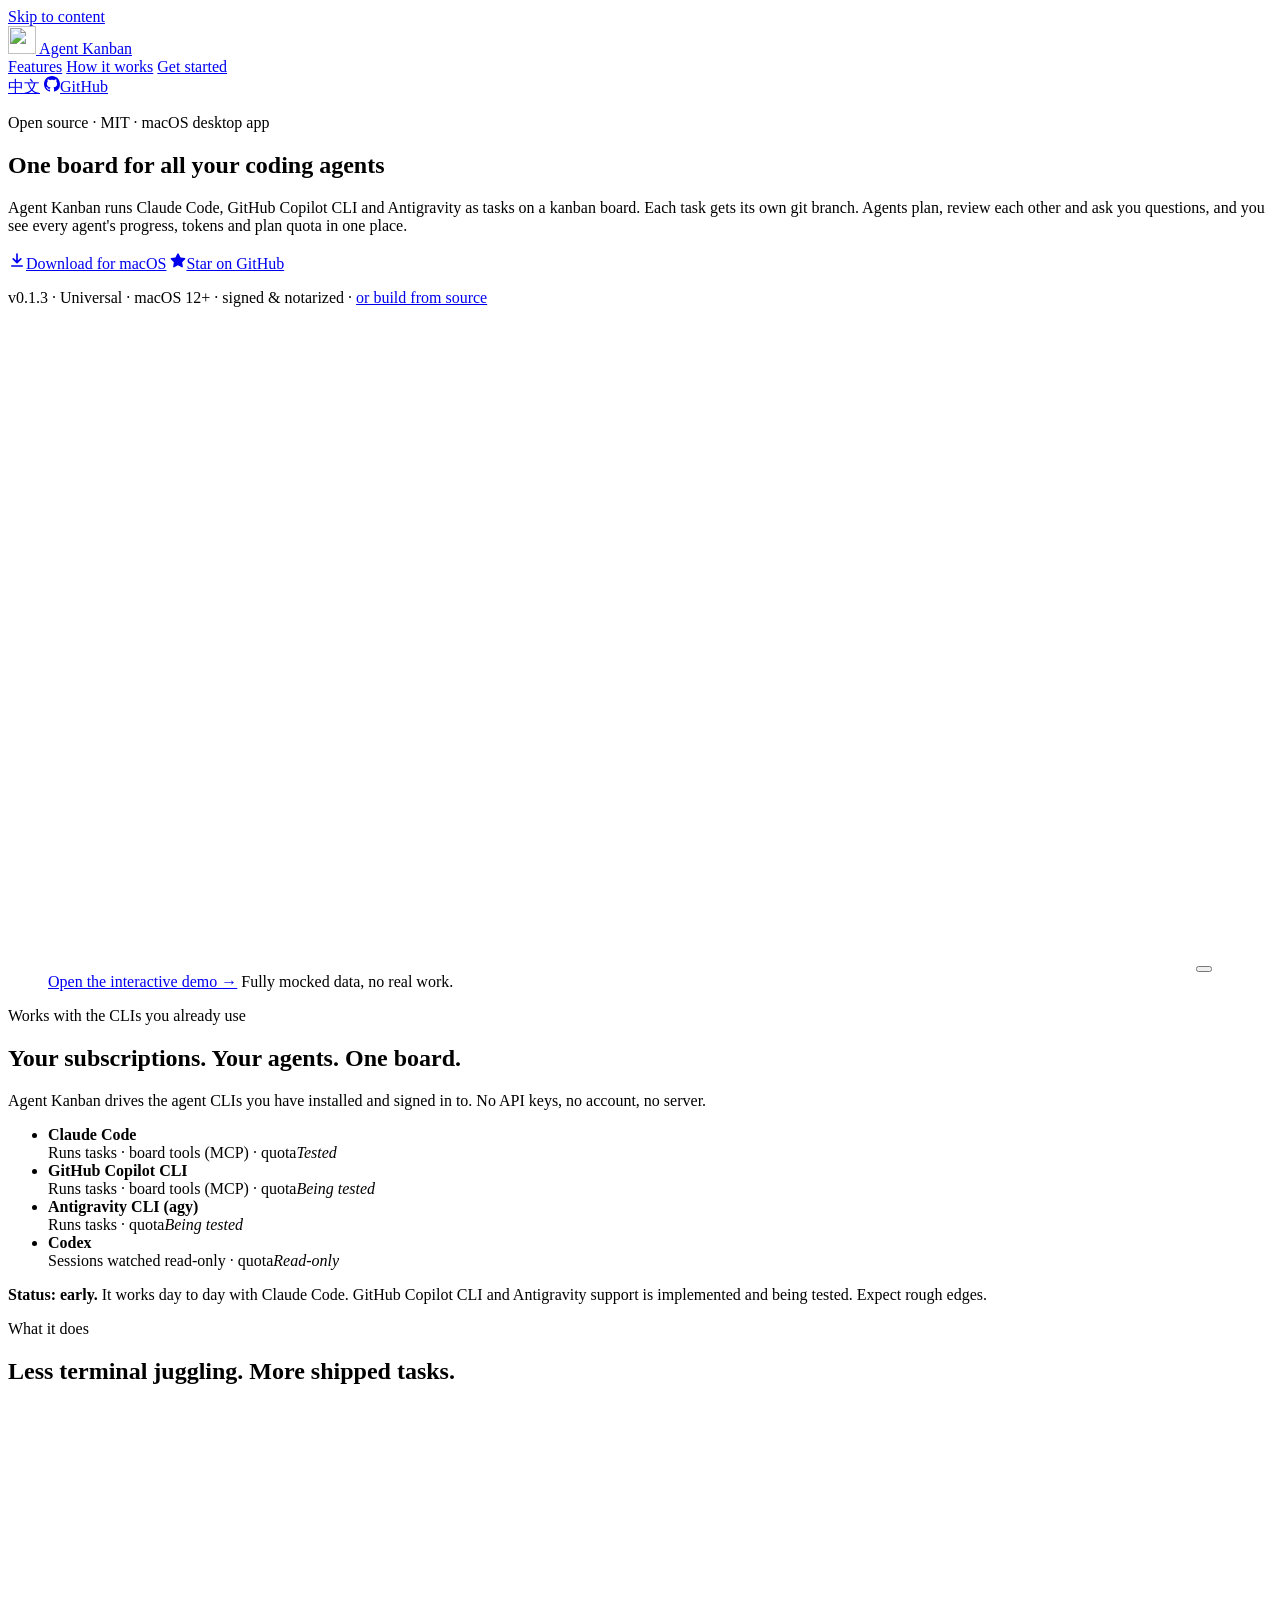
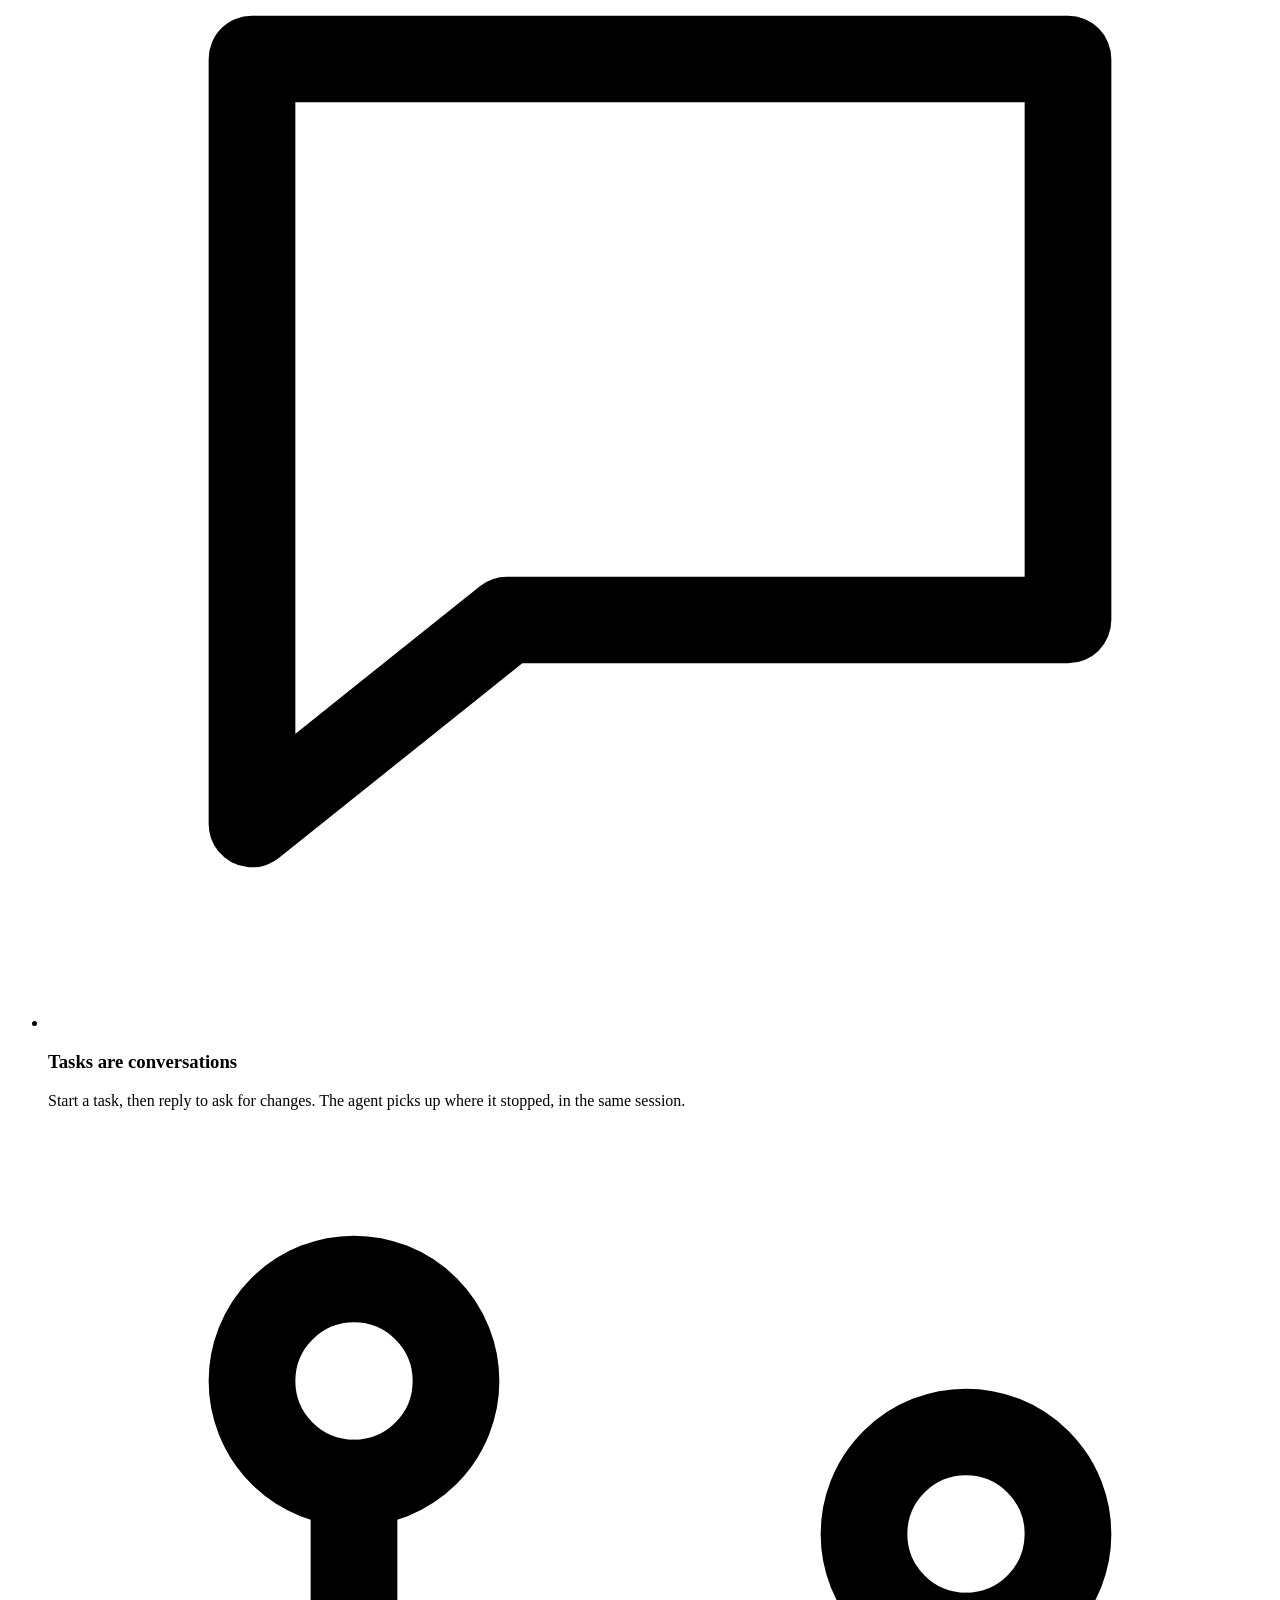
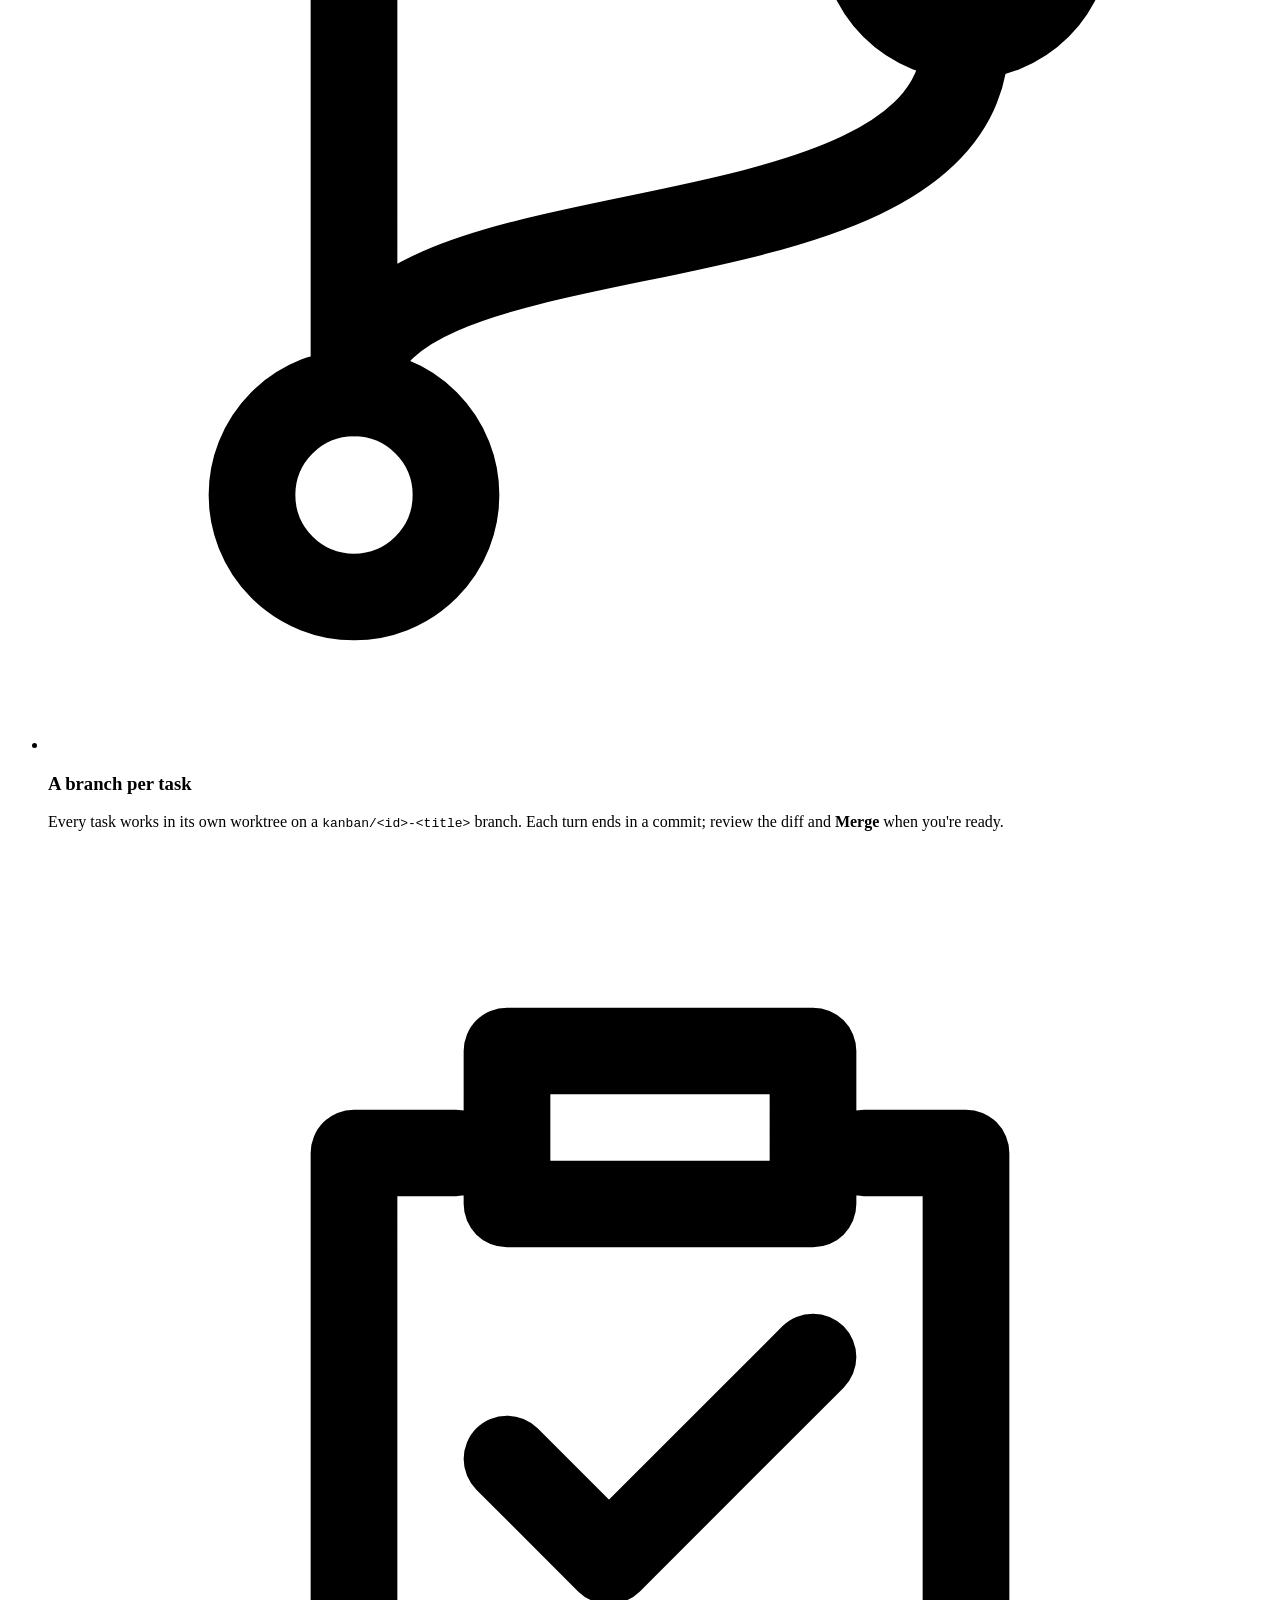
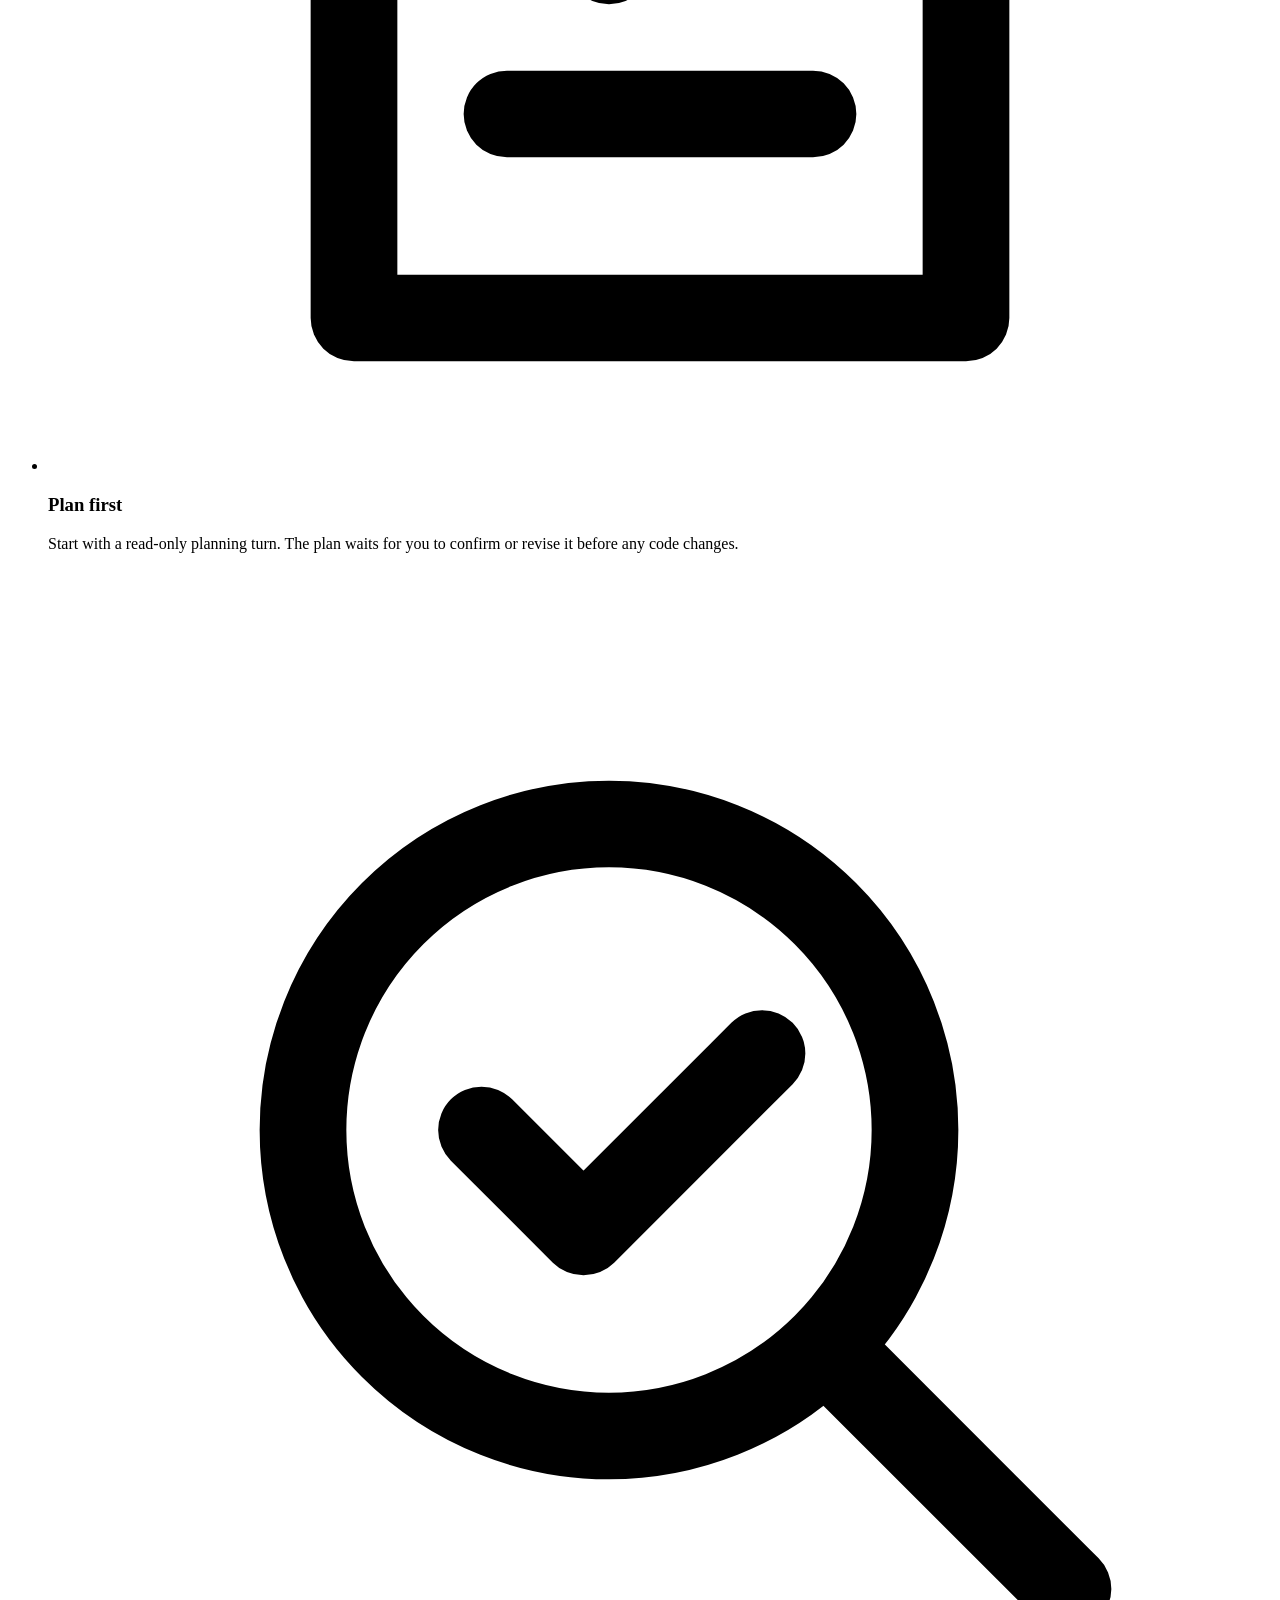
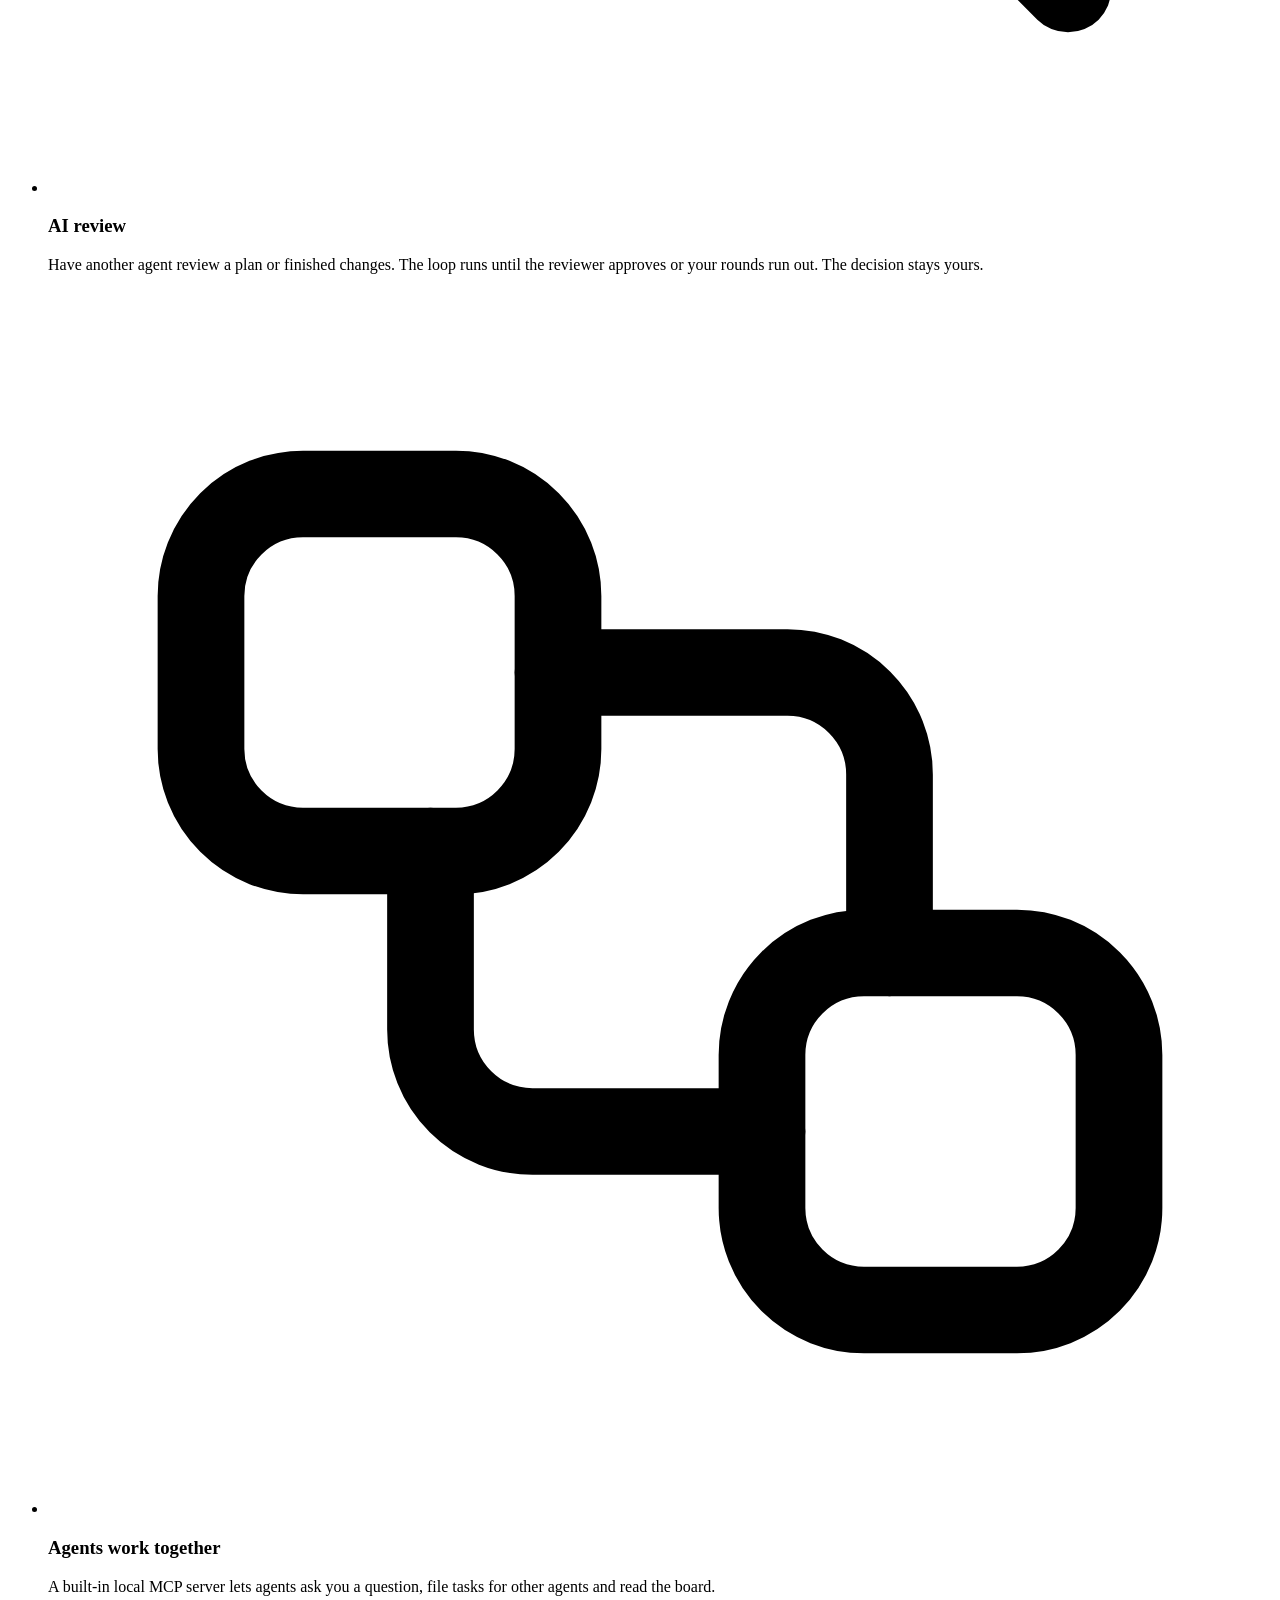
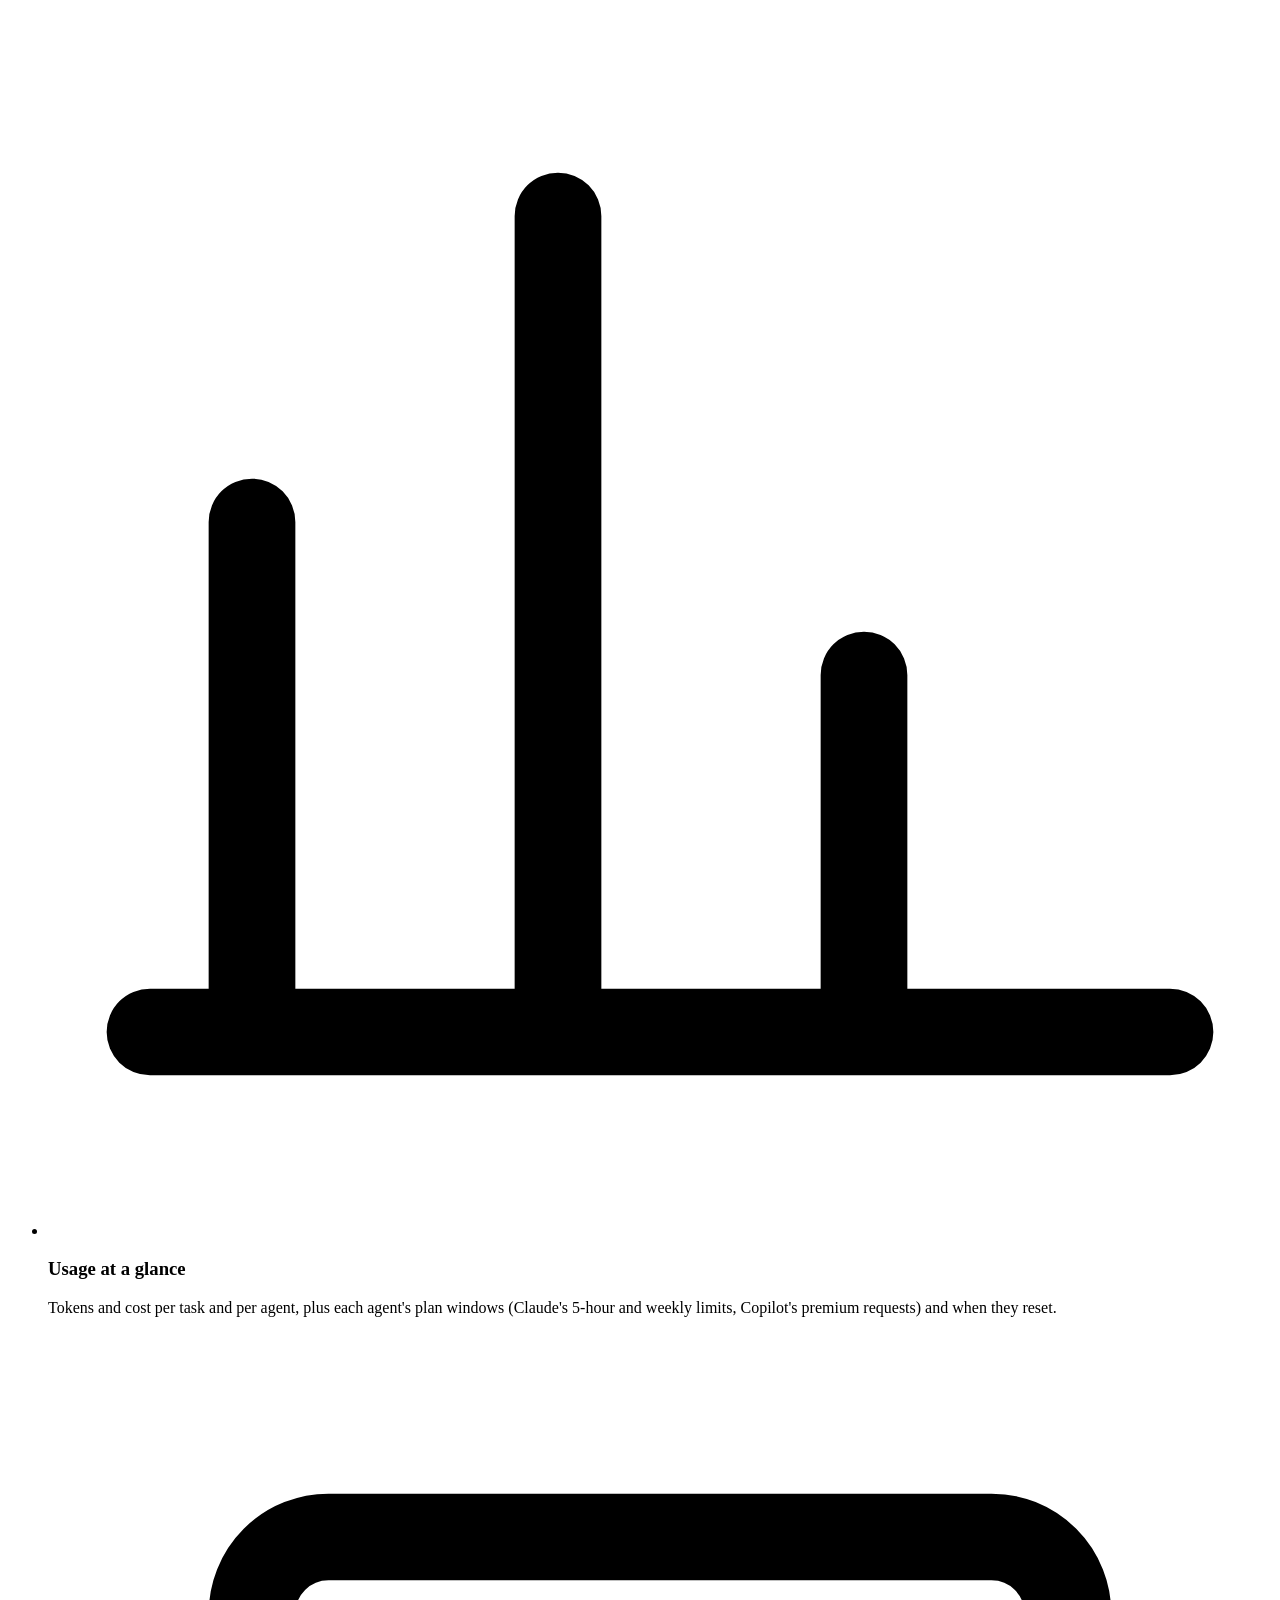
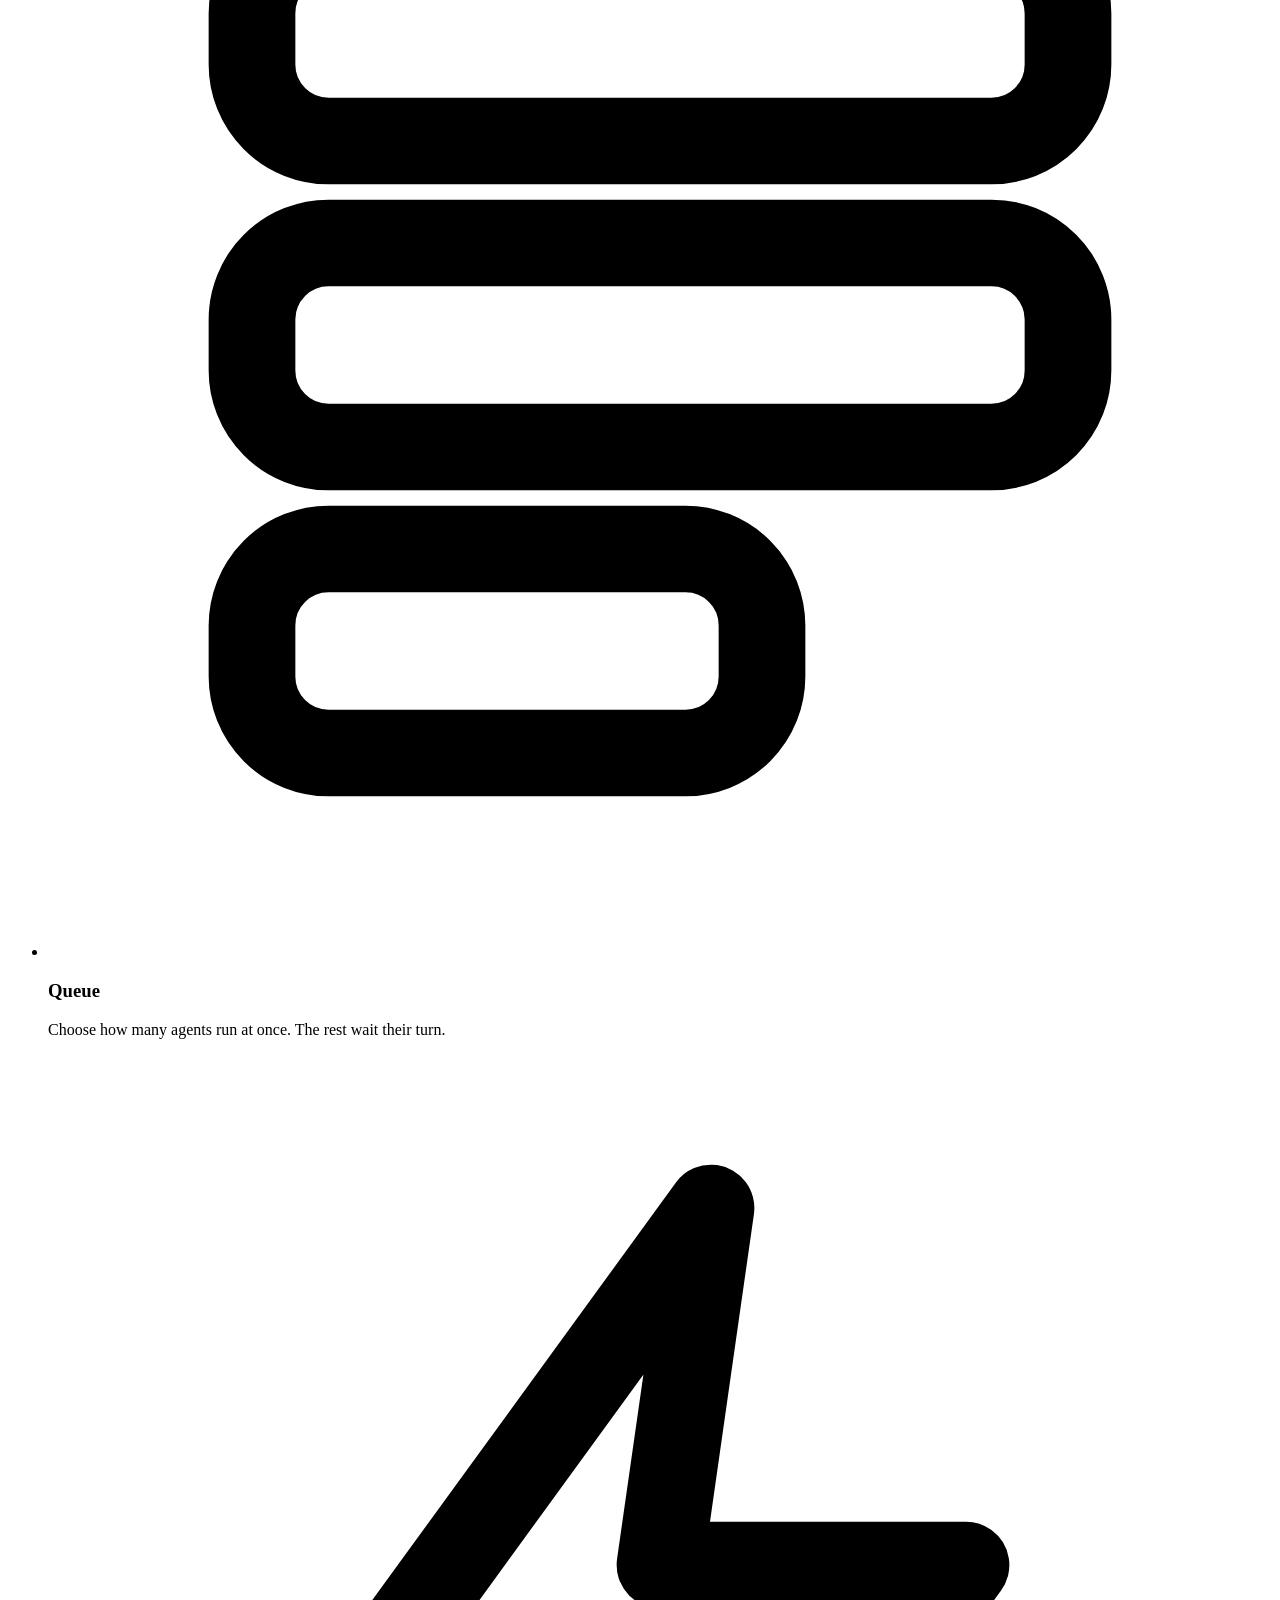
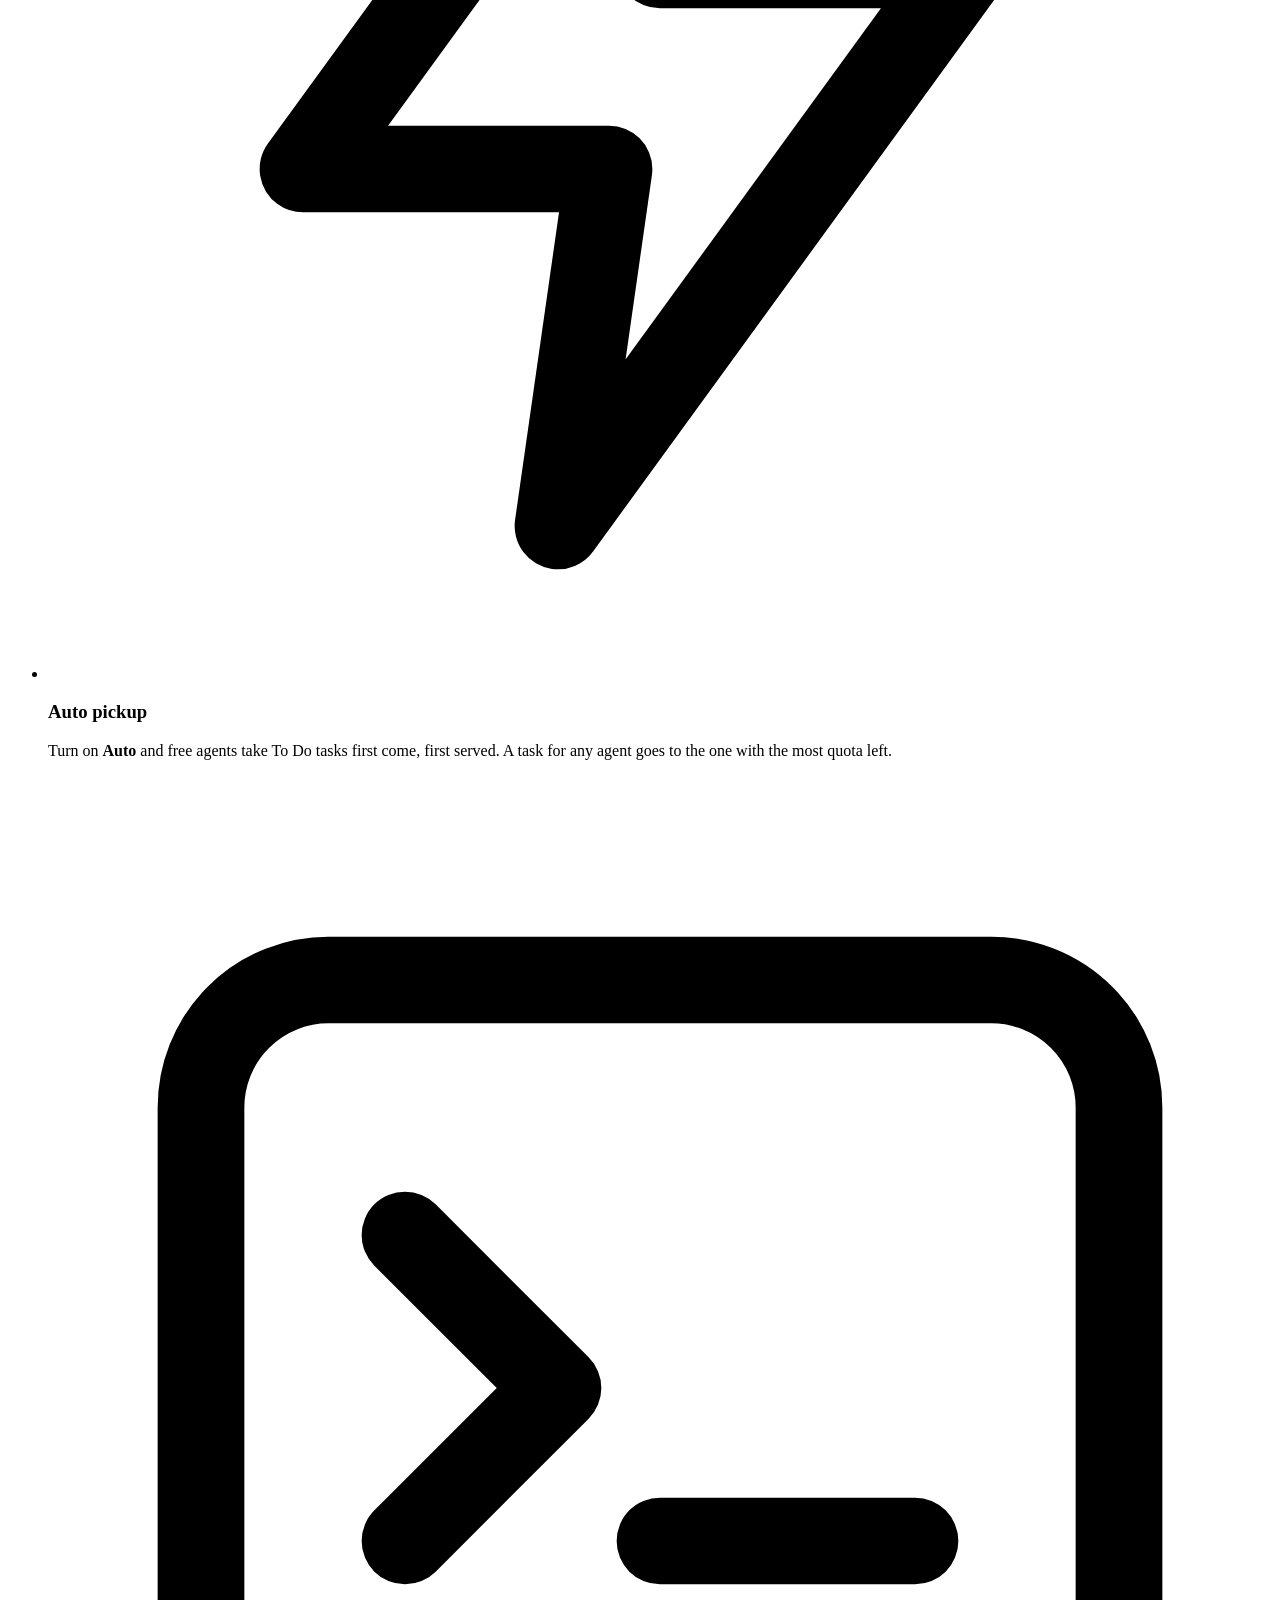
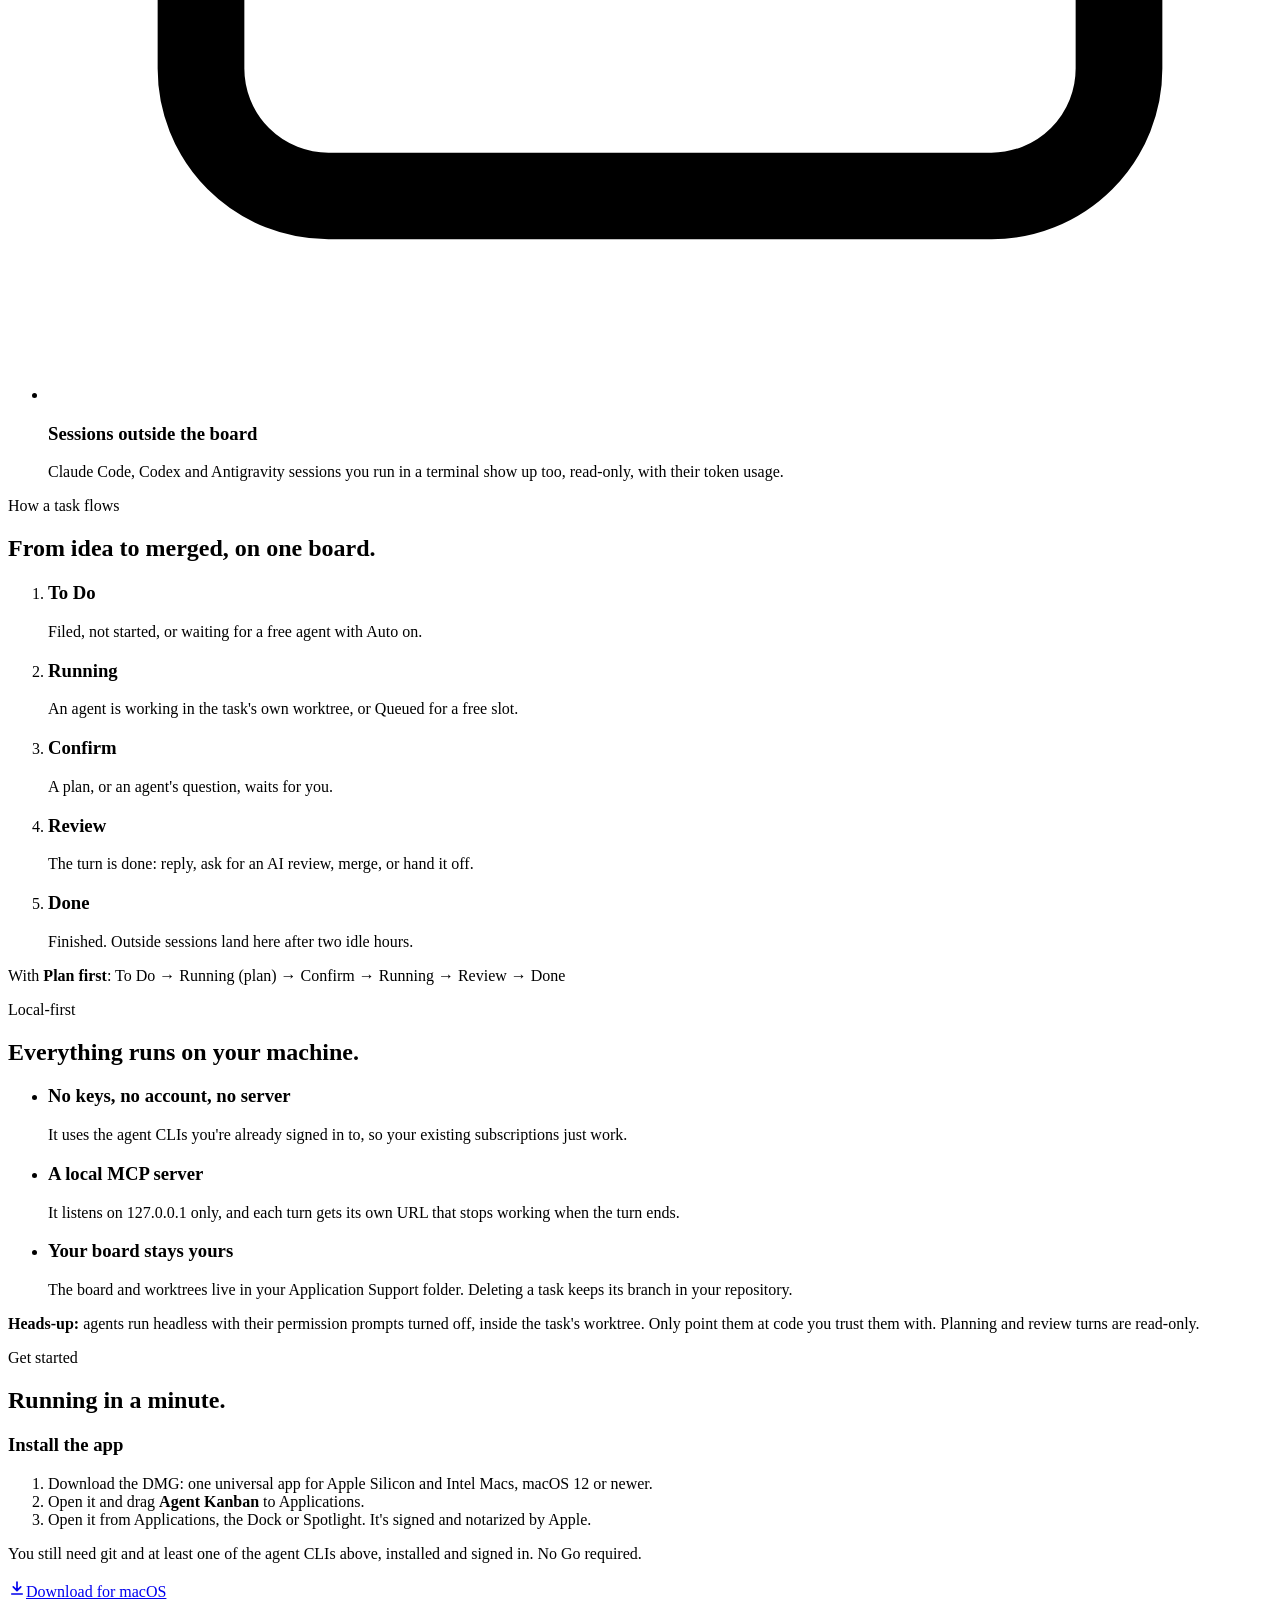
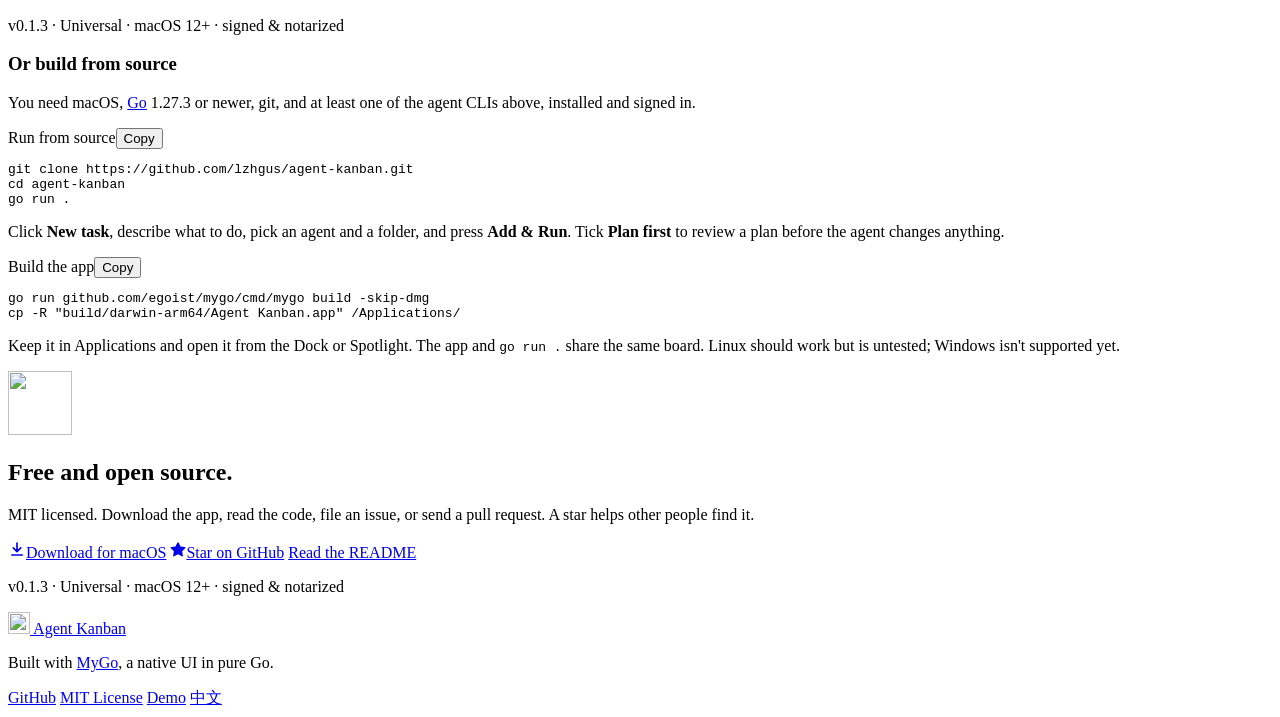
==== commit 33f9f05d: "Release 0.1.3 Co-Authored-By: Claude Opus 5.5 <noreply@anthropic.com>" ====
--- a/site/index.html
+++ b/site/index.html
@@ -30,7 +30,7 @@
 <link rel="preconnect" href="https://api.github.com" crossorigin>
 <link rel="preload" as="image" href="/media/poster-en.webp" fetchpriority="high">
 <link rel="stylesheet" href="/styles.css">
-<script type="application/ld+json">{"@context":"https://schema.org","@type":"SoftwareApplication","name":"Agent Kanban","applicationCategory":"DeveloperApplication","operatingSystem":"macOS 12+","downloadUrl":"https://github.com/lzhgus/agent-kanban/releases/download/v0.1.2/agent-kanban-0.1.2.dmg","softwareVersion":"0.1.2","license":"https://opensource.org/licenses/MIT","url":"https://agent-kanban.lzhgus.com/","codeRepository":"https://github.com/lzhgus/agent-kanban","offers":{"@type":"Offer","price":"0","priceCurrency":"USD"}}</script>
+<script type="application/ld+json">{"@context":"https://schema.org","@type":"SoftwareApplication","name":"Agent Kanban","applicationCategory":"DeveloperApplication","operatingSystem":"macOS 12+","downloadUrl":"https://github.com/lzhgus/agent-kanban/releases/download/v0.1.3/agent-kanban-0.1.3.dmg","softwareVersion":"0.1.3","license":"https://opensource.org/licenses/MIT","url":"https://agent-kanban.lzhgus.com/","codeRepository":"https://github.com/lzhgus/agent-kanban","offers":{"@type":"Offer","price":"0","priceCurrency":"USD"}}</script>
 </head>
 <body class="lang-en">
 <a class="skip" href="#main">Skip to content</a>
@@ -56,10 +56,10 @@
     <h1>One board for all your <span class="hl">coding agents</span></h1>
     <p class="lede">Agent Kanban runs Claude Code, GitHub Copilot CLI and Antigravity as tasks on a kanban board. Each task gets its own git branch. Agents plan, review each other and ask you questions, and you see every agent's progress, tokens and plan quota in one place.</p>
     <div class="ctas">
-      <a class="btn btn-primary btn-lg" href="https://github.com/lzhgus/agent-kanban/releases/download/v0.1.2/agent-kanban-0.1.2.dmg" data-dl><svg viewBox="0 0 24 24" aria-hidden="true" width="18" height="18" fill="none" stroke="currentColor" stroke-width="2.2" stroke-linecap="round" stroke-linejoin="round"><path d="M12 4v11M7 10.5l5 5 5-5M5 20h14"/></svg>Download for macOS</a>
+      <a class="btn btn-primary btn-lg" href="https://github.com/lzhgus/agent-kanban/releases/download/v0.1.3/agent-kanban-0.1.3.dmg" data-dl><svg viewBox="0 0 24 24" aria-hidden="true" width="18" height="18" fill="none" stroke="currentColor" stroke-width="2.2" stroke-linecap="round" stroke-linejoin="round"><path d="M12 4v11M7 10.5l5 5 5-5M5 20h14"/></svg>Download for macOS</a>
       <a class="btn btn-ghost btn-lg" href="https://github.com/lzhgus/agent-kanban"><svg viewBox="0 0 16 16" aria-hidden="true" width="16" height="16"><path fill="currentColor" d="M8 .25a.75.75 0 01.67.42l1.88 3.81 4.2.61a.75.75 0 01.42 1.28l-3.04 2.96.72 4.19a.75.75 0 01-1.09.79L8 12.33l-3.76 1.98a.75.75 0 01-1.09-.79l.72-4.19L.83 6.37a.75.75 0 01.42-1.28l4.2-.61L7.33.67A.75.75 0 018 .25z"/></svg>Star on GitHub</a>
     </div>
-    <p class="dl-meta"><span data-dl-ver>v0.1.2</span> · Universal · macOS 12+ · signed &amp; notarized <span class="nw">· <a href="#source">or build from source</a></span></p>
+    <p class="dl-meta"><span data-dl-ver>v0.1.3</span> · Universal · macOS 12+ · signed &amp; notarized <span class="nw">· <a href="#source">or build from source</a></span></p>
   </div>
   <div class="wrap wide">
     <figure class="stage">
@@ -124,8 +124,8 @@
         <p class="ireq">You still need git and at least one of the agent CLIs above, installed and signed in. No Go required.</p>
       </div>
       <div class="install-cta">
-        <a class="btn btn-primary btn-lg" href="https://github.com/lzhgus/agent-kanban/releases/download/v0.1.2/agent-kanban-0.1.2.dmg" data-dl><svg viewBox="0 0 24 24" aria-hidden="true" width="18" height="18" fill="none" stroke="currentColor" stroke-width="2.2" stroke-linecap="round" stroke-linejoin="round"><path d="M12 4v11M7 10.5l5 5 5-5M5 20h14"/></svg>Download for macOS</a>
-        <p class="dl-meta"><span data-dl-ver>v0.1.2</span> · Universal · macOS 12+ · signed &amp; notarized</p>
+        <a class="btn btn-primary btn-lg" href="https://github.com/lzhgus/agent-kanban/releases/download/v0.1.3/agent-kanban-0.1.3.dmg" data-dl><svg viewBox="0 0 24 24" aria-hidden="true" width="18" height="18" fill="none" stroke="currentColor" stroke-width="2.2" stroke-linecap="round" stroke-linejoin="round"><path d="M12 4v11M7 10.5l5 5 5-5M5 20h14"/></svg>Download for macOS</a>
+        <p class="dl-meta"><span data-dl-ver>v0.1.3</span> · Universal · macOS 12+ · signed &amp; notarized</p>
       </div>
     </div>
     <h3 class="src-h" id="source">Or build from source</h3>
@@ -150,11 +150,11 @@
       <h2>Free and open source.</h2>
       <p>MIT licensed. Download the app, read the code, file an issue, or send a pull request. A star helps other people find it.</p>
       <div class="ctas">
-        <a class="btn btn-primary" href="https://github.com/lzhgus/agent-kanban/releases/download/v0.1.2/agent-kanban-0.1.2.dmg" data-dl><svg viewBox="0 0 24 24" aria-hidden="true" width="18" height="18" fill="none" stroke="currentColor" stroke-width="2.2" stroke-linecap="round" stroke-linejoin="round"><path d="M12 4v11M7 10.5l5 5 5-5M5 20h14"/></svg>Download for macOS</a>
+        <a class="btn btn-primary" href="https://github.com/lzhgus/agent-kanban/releases/download/v0.1.3/agent-kanban-0.1.3.dmg" data-dl><svg viewBox="0 0 24 24" aria-hidden="true" width="18" height="18" fill="none" stroke="currentColor" stroke-width="2.2" stroke-linecap="round" stroke-linejoin="round"><path d="M12 4v11M7 10.5l5 5 5-5M5 20h14"/></svg>Download for macOS</a>
         <a class="btn btn-ghost" href="https://github.com/lzhgus/agent-kanban"><svg viewBox="0 0 16 16" aria-hidden="true" width="16" height="16"><path fill="currentColor" d="M8 .25a.75.75 0 01.67.42l1.88 3.81 4.2.61a.75.75 0 01.42 1.28l-3.04 2.96.72 4.19a.75.75 0 01-1.09.79L8 12.33l-3.76 1.98a.75.75 0 01-1.09-.79l.72-4.19L.83 6.37a.75.75 0 01.42-1.28l4.2-.61L7.33.67A.75.75 0 018 .25z"/></svg>Star on GitHub</a>
         <a class="btn btn-ghost" href="https://github.com/lzhgus/agent-kanban#readme">Read the README</a>
       </div>
-      <p class="dl-meta"><span data-dl-ver>v0.1.2</span> · Universal · macOS 12+ · signed &amp; notarized</p>
+      <p class="dl-meta"><span data-dl-ver>v0.1.3</span> · Universal · macOS 12+ · signed &amp; notarized</p>
     </div>
   </div>
 </section>
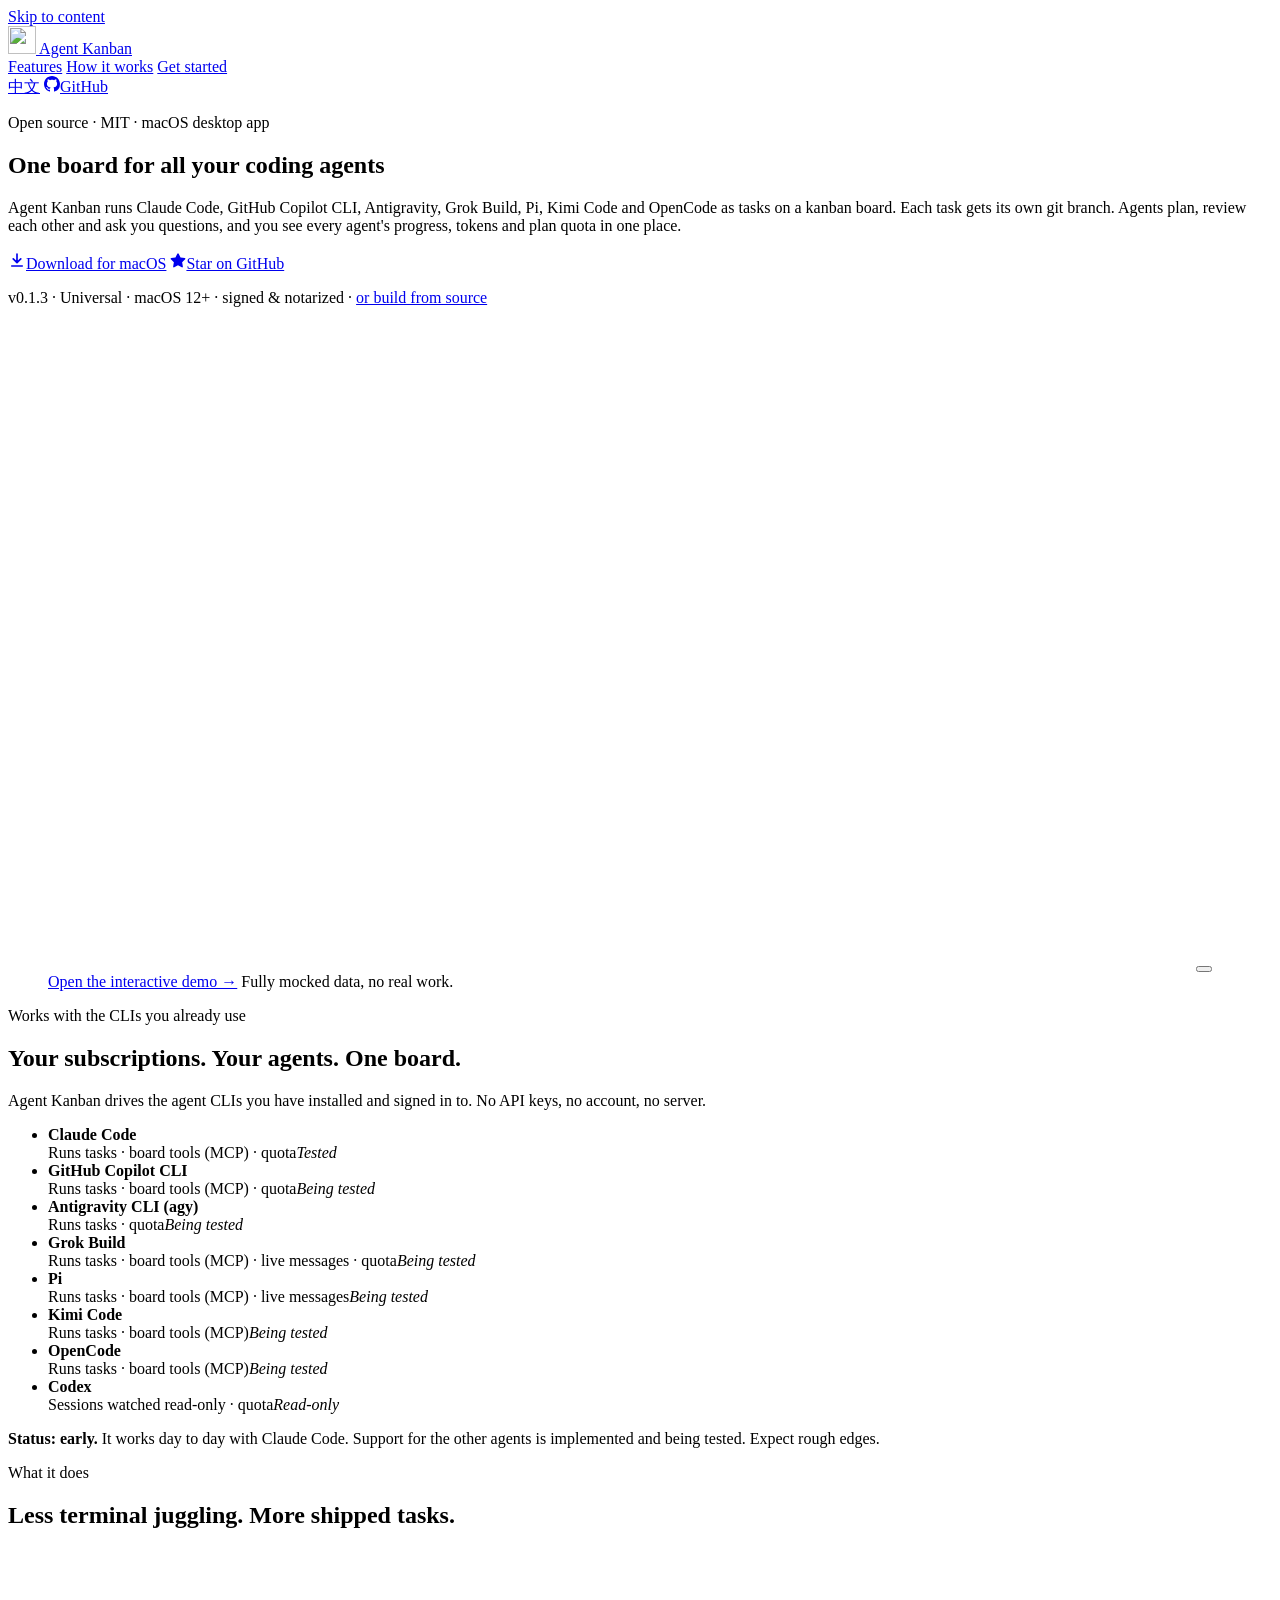
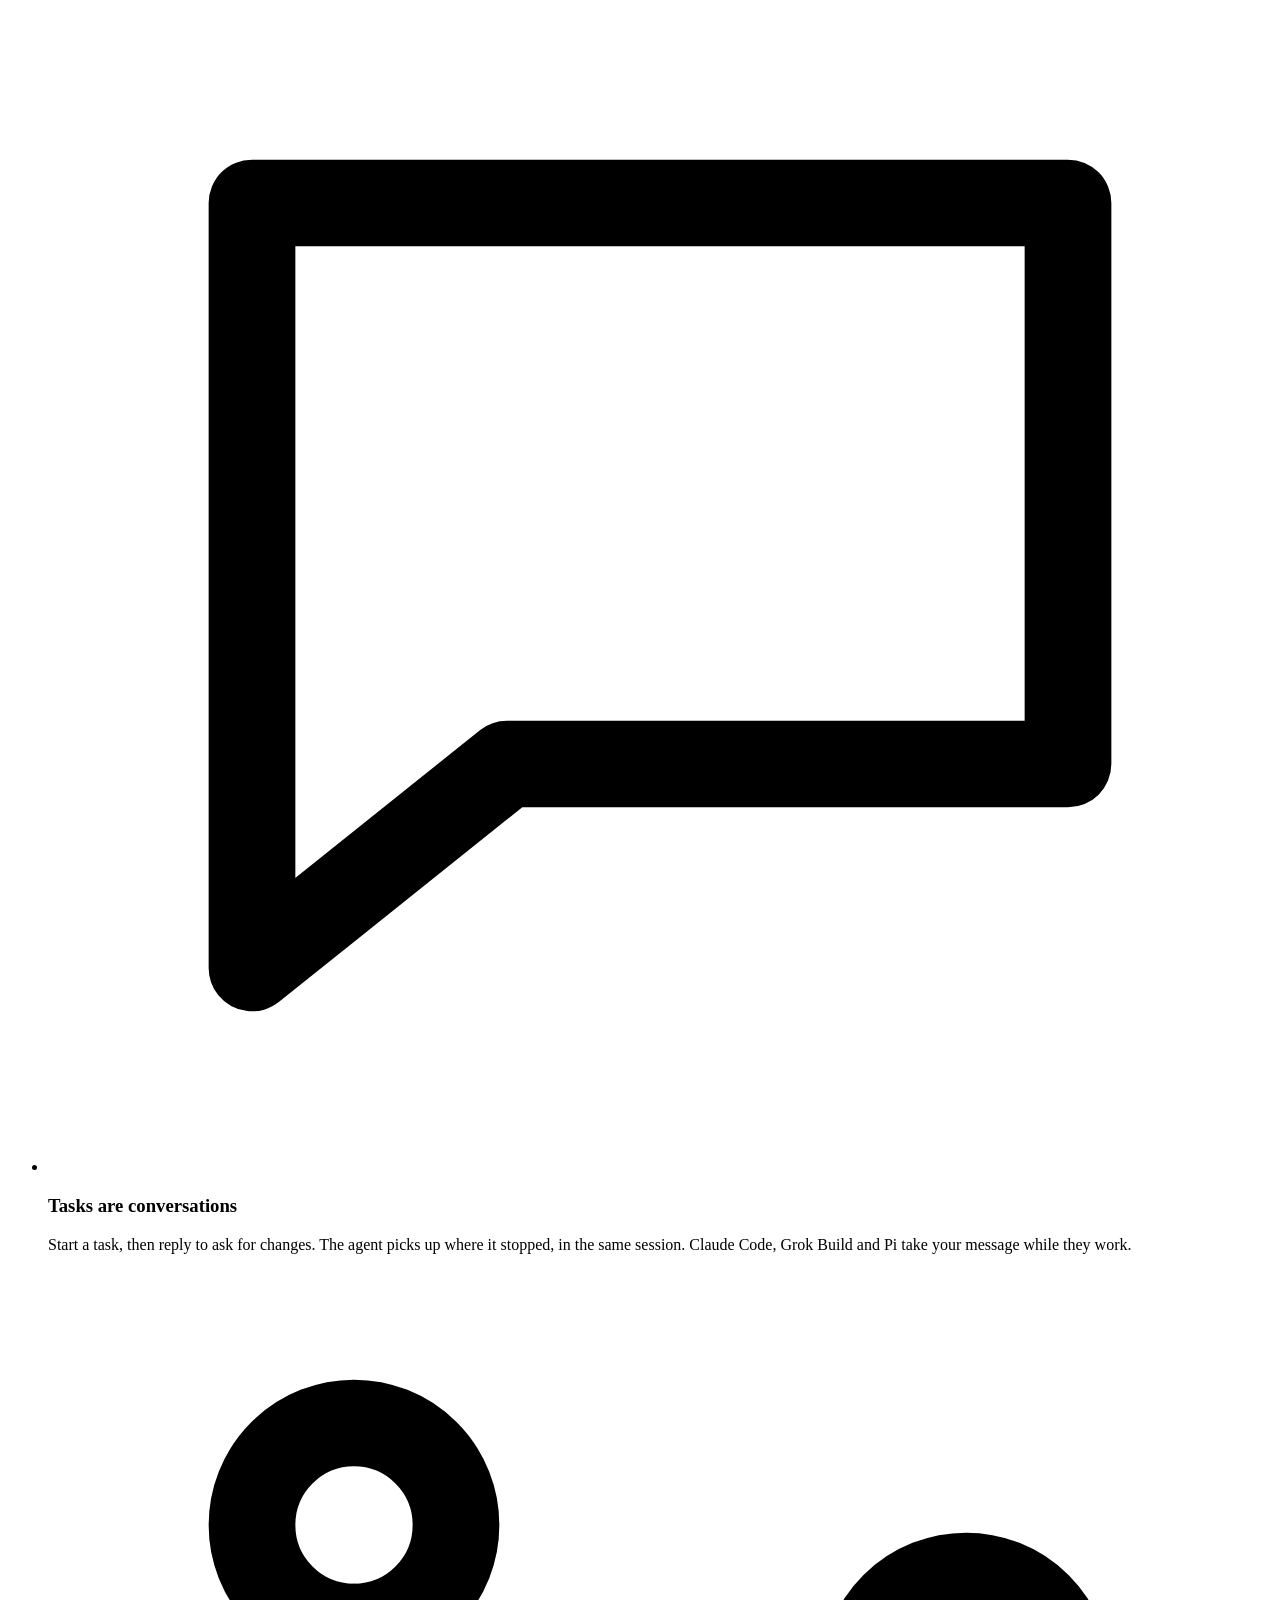
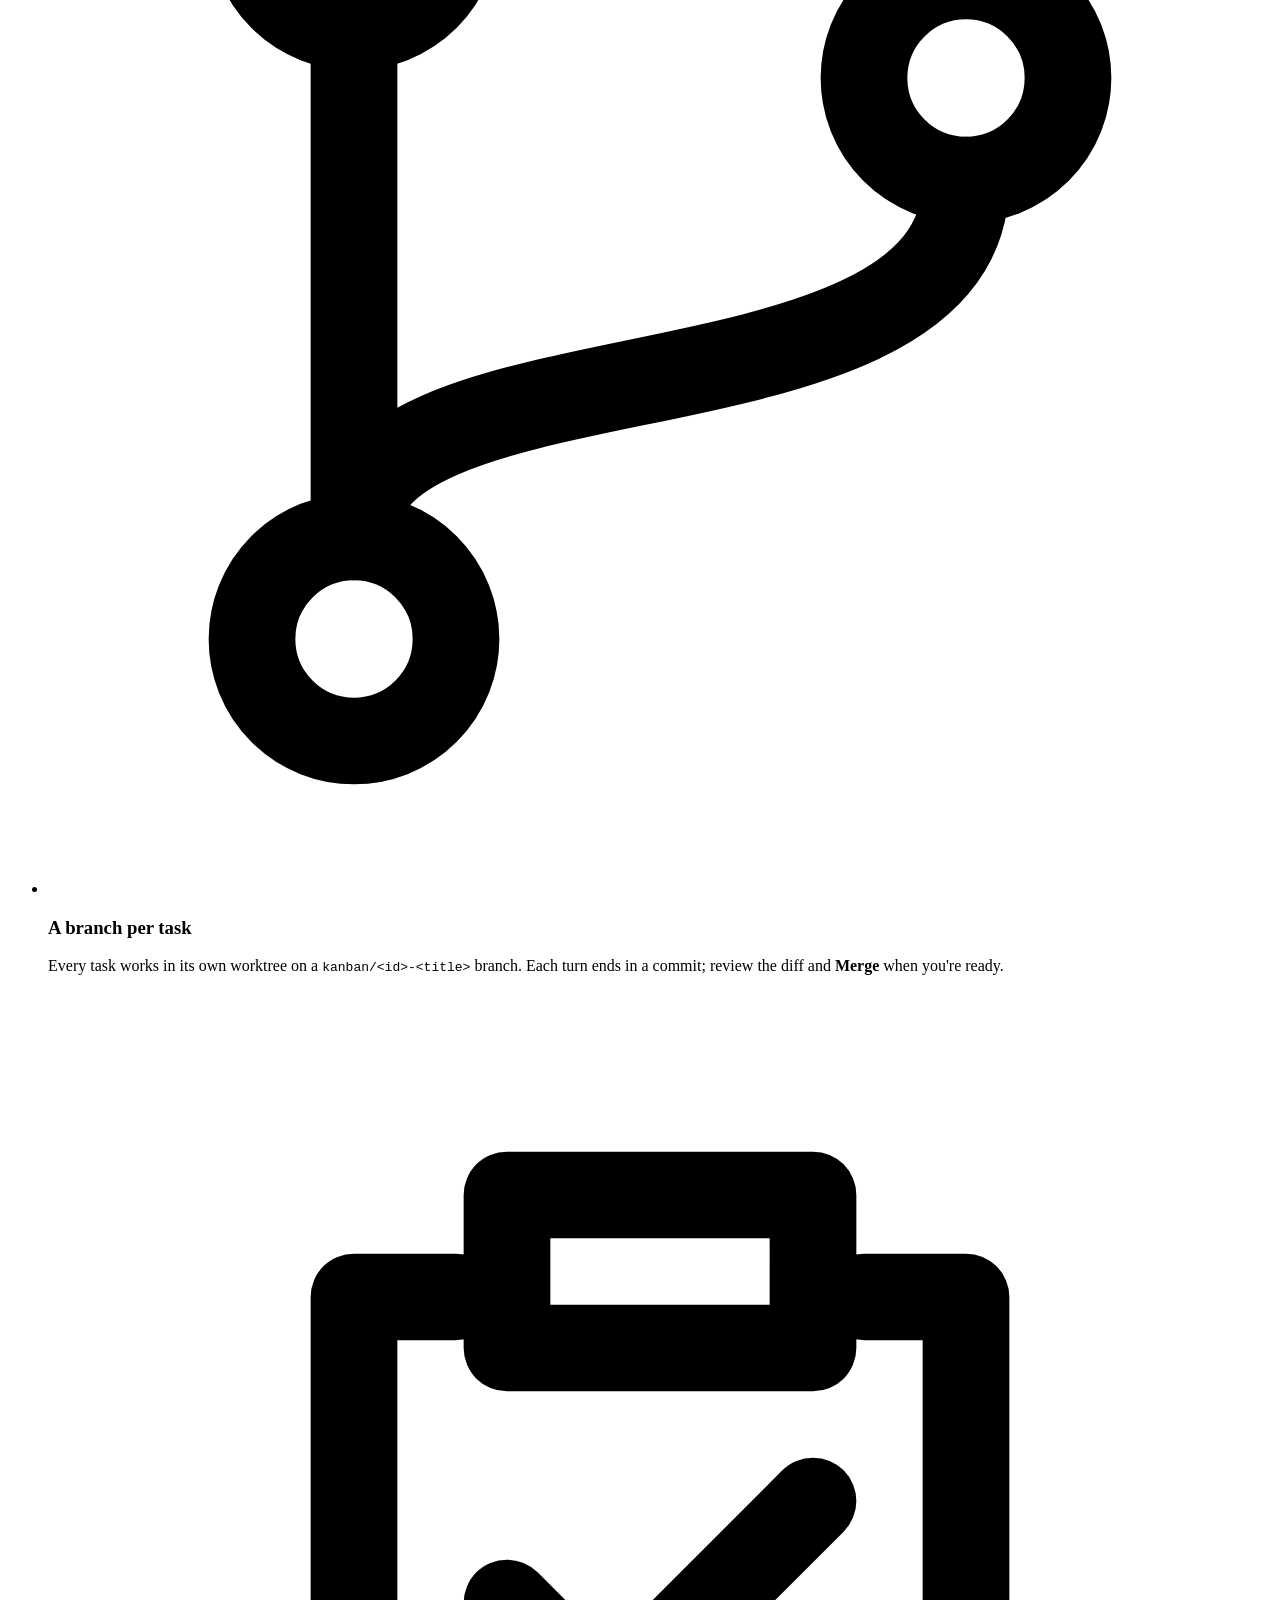
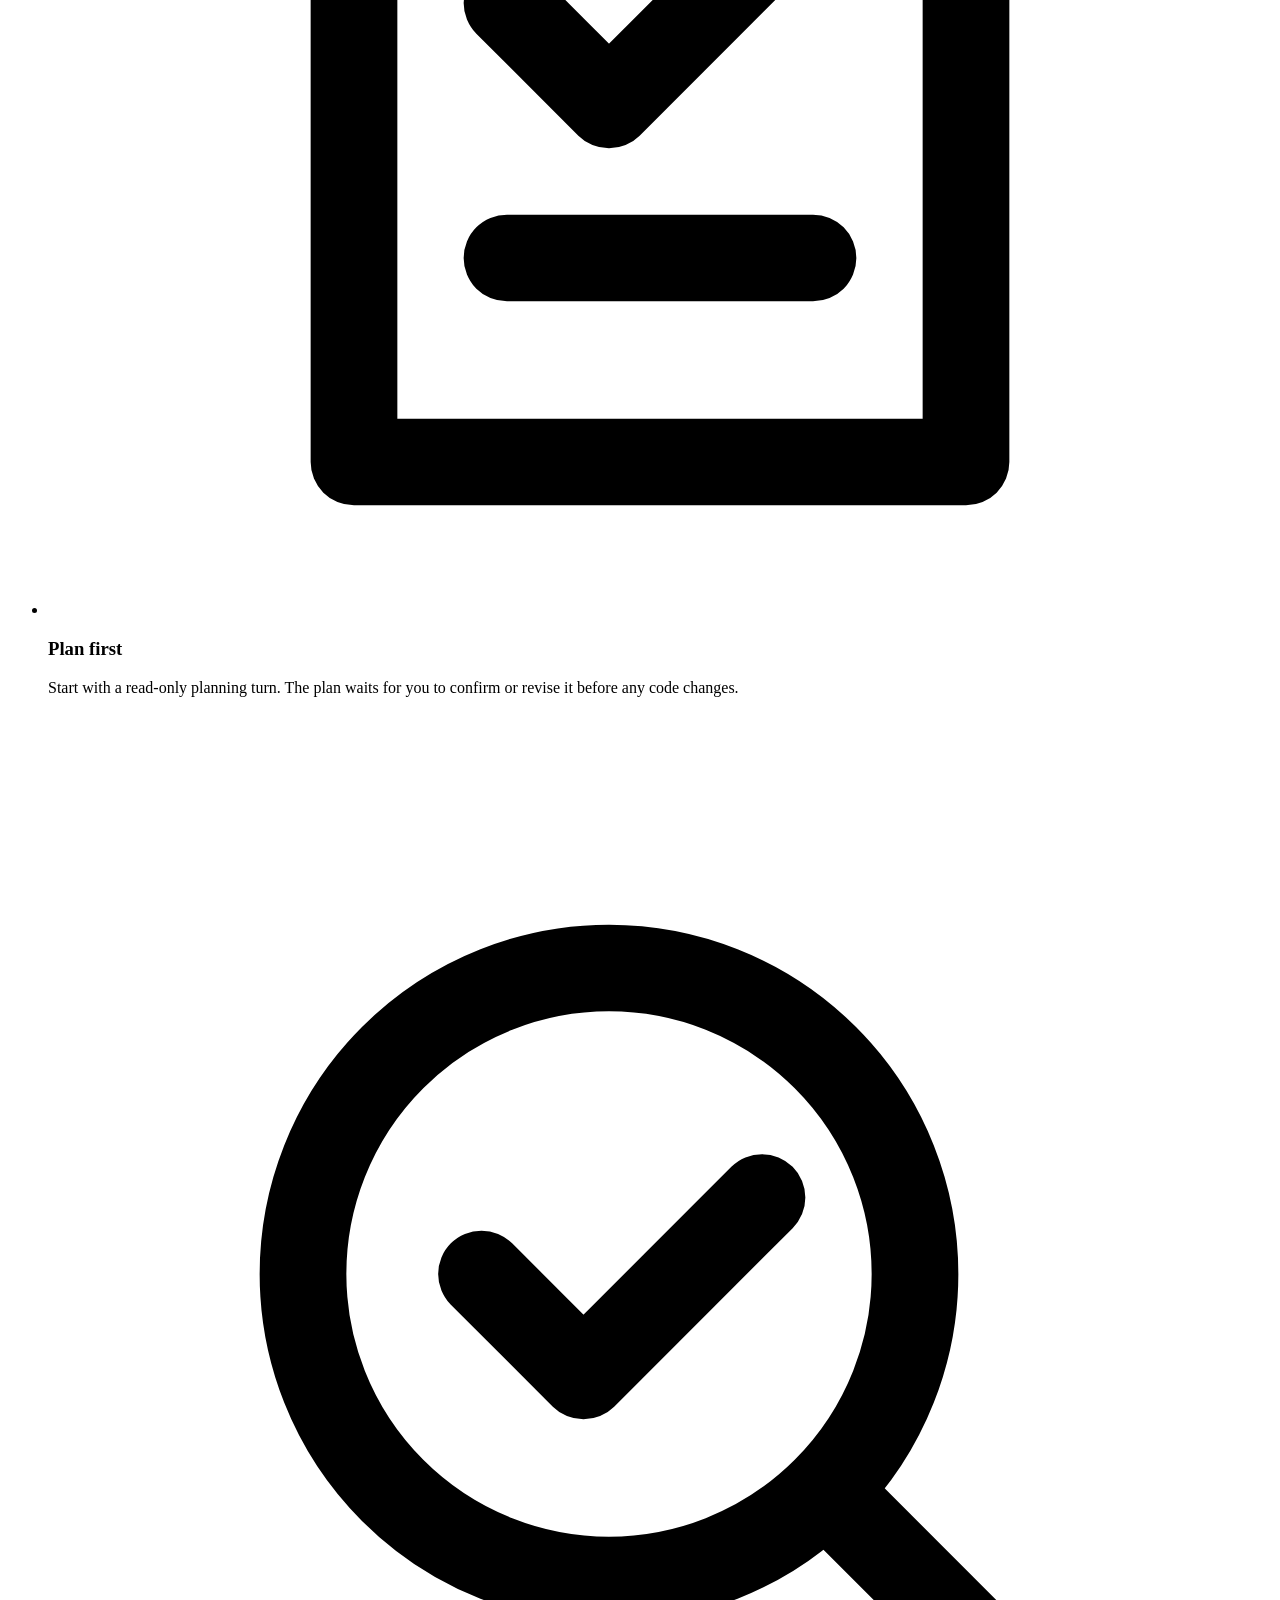
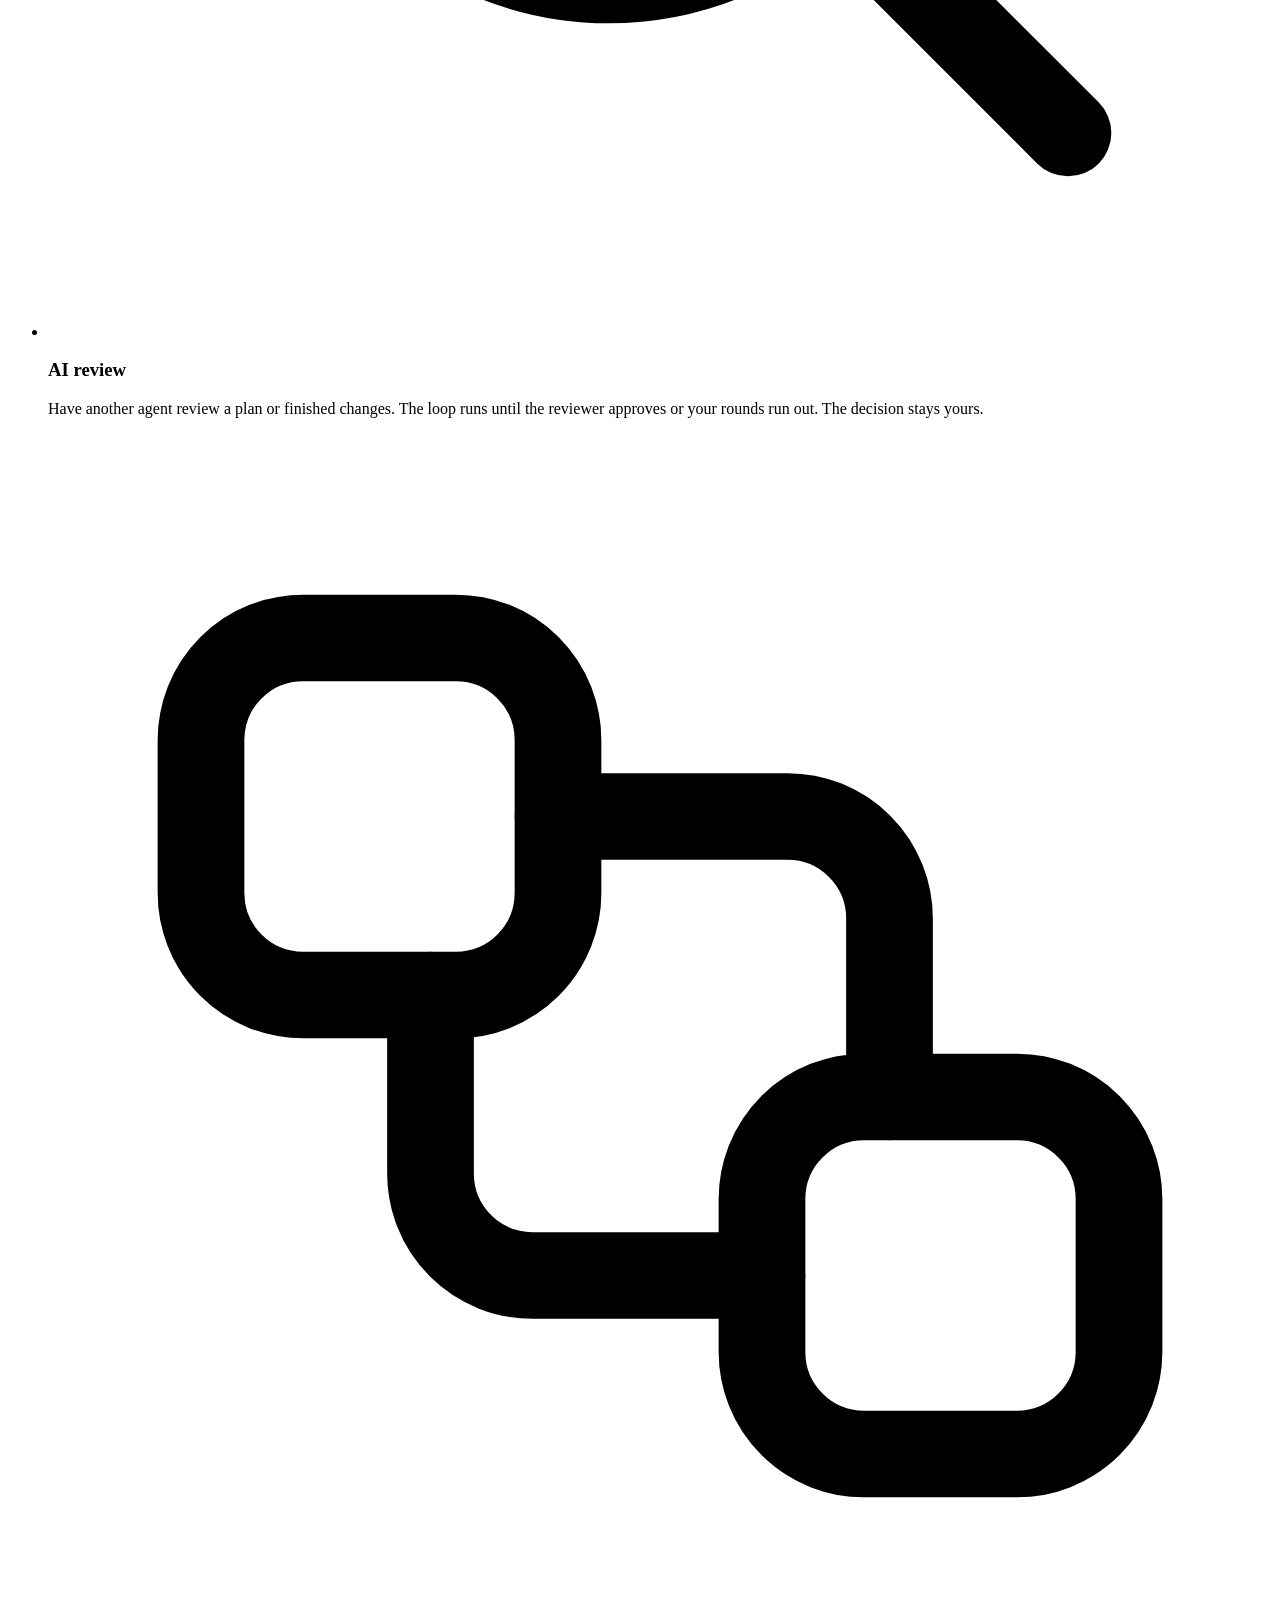
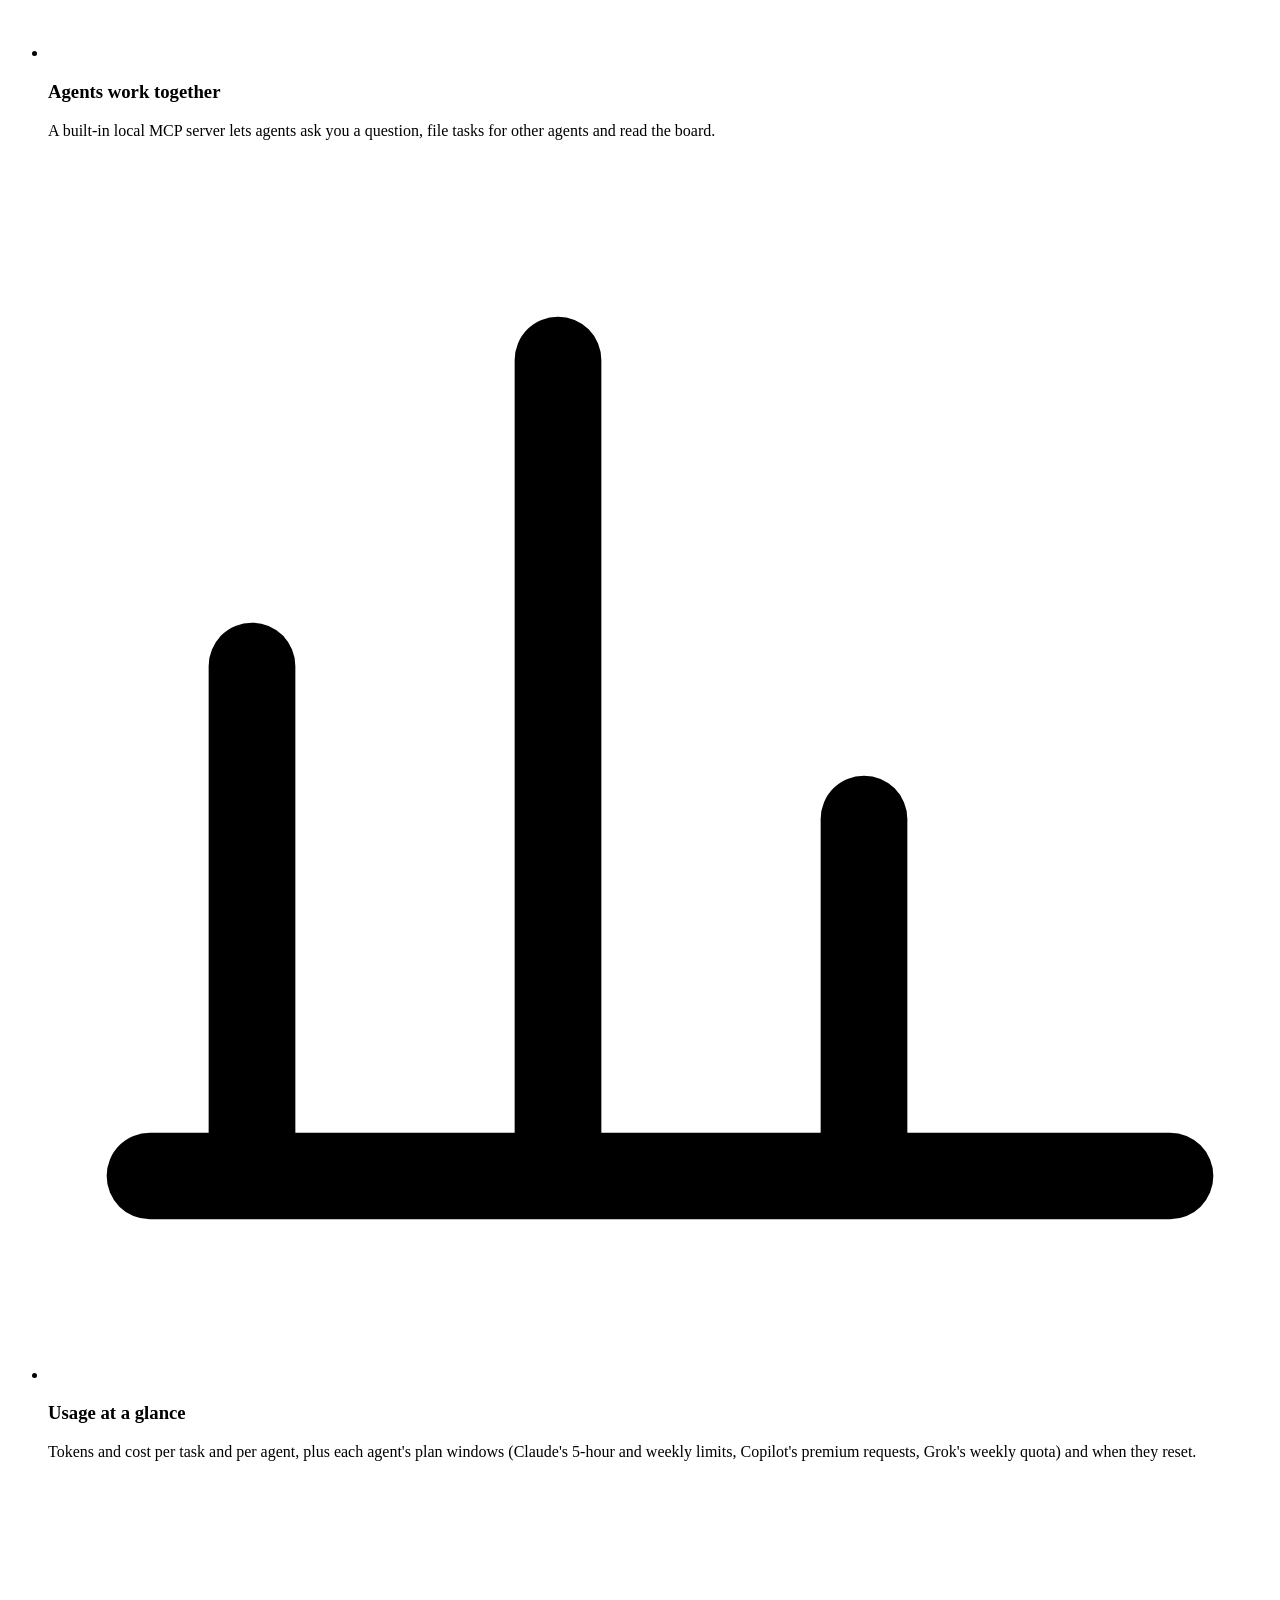
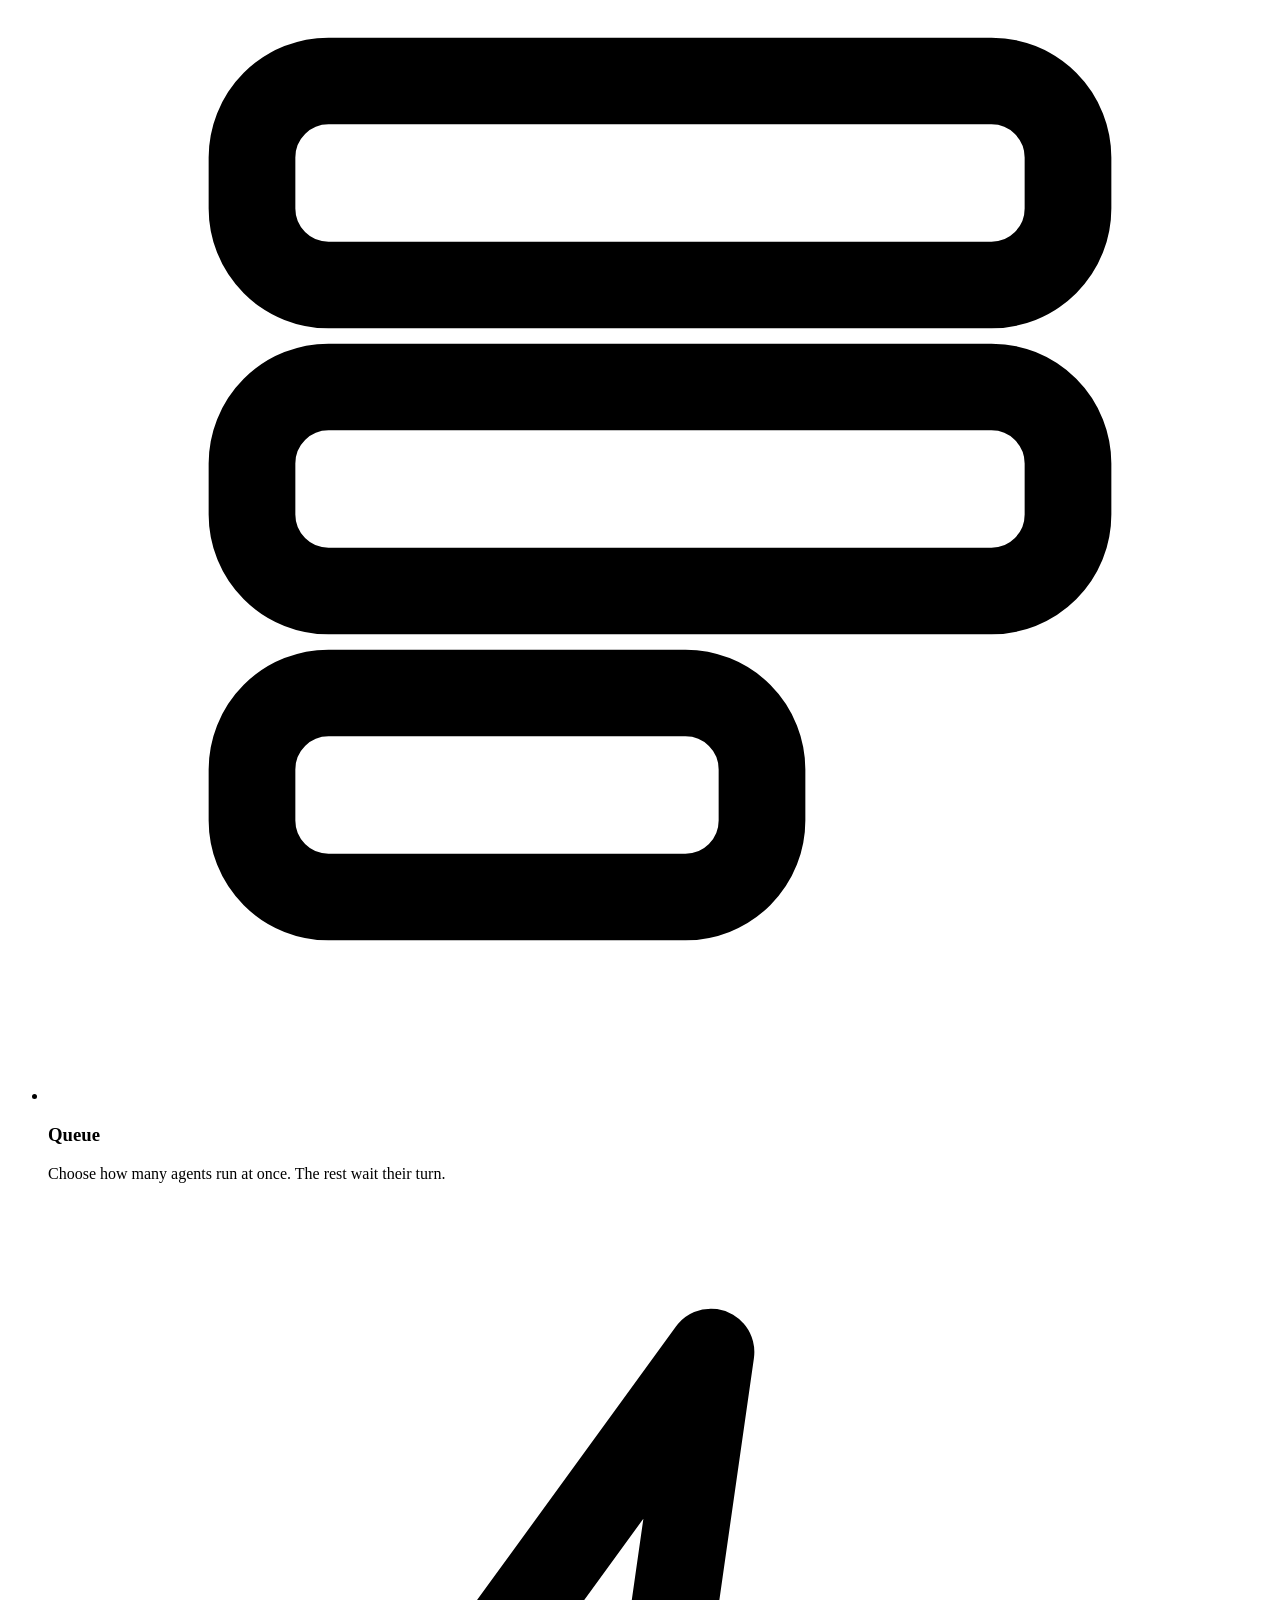
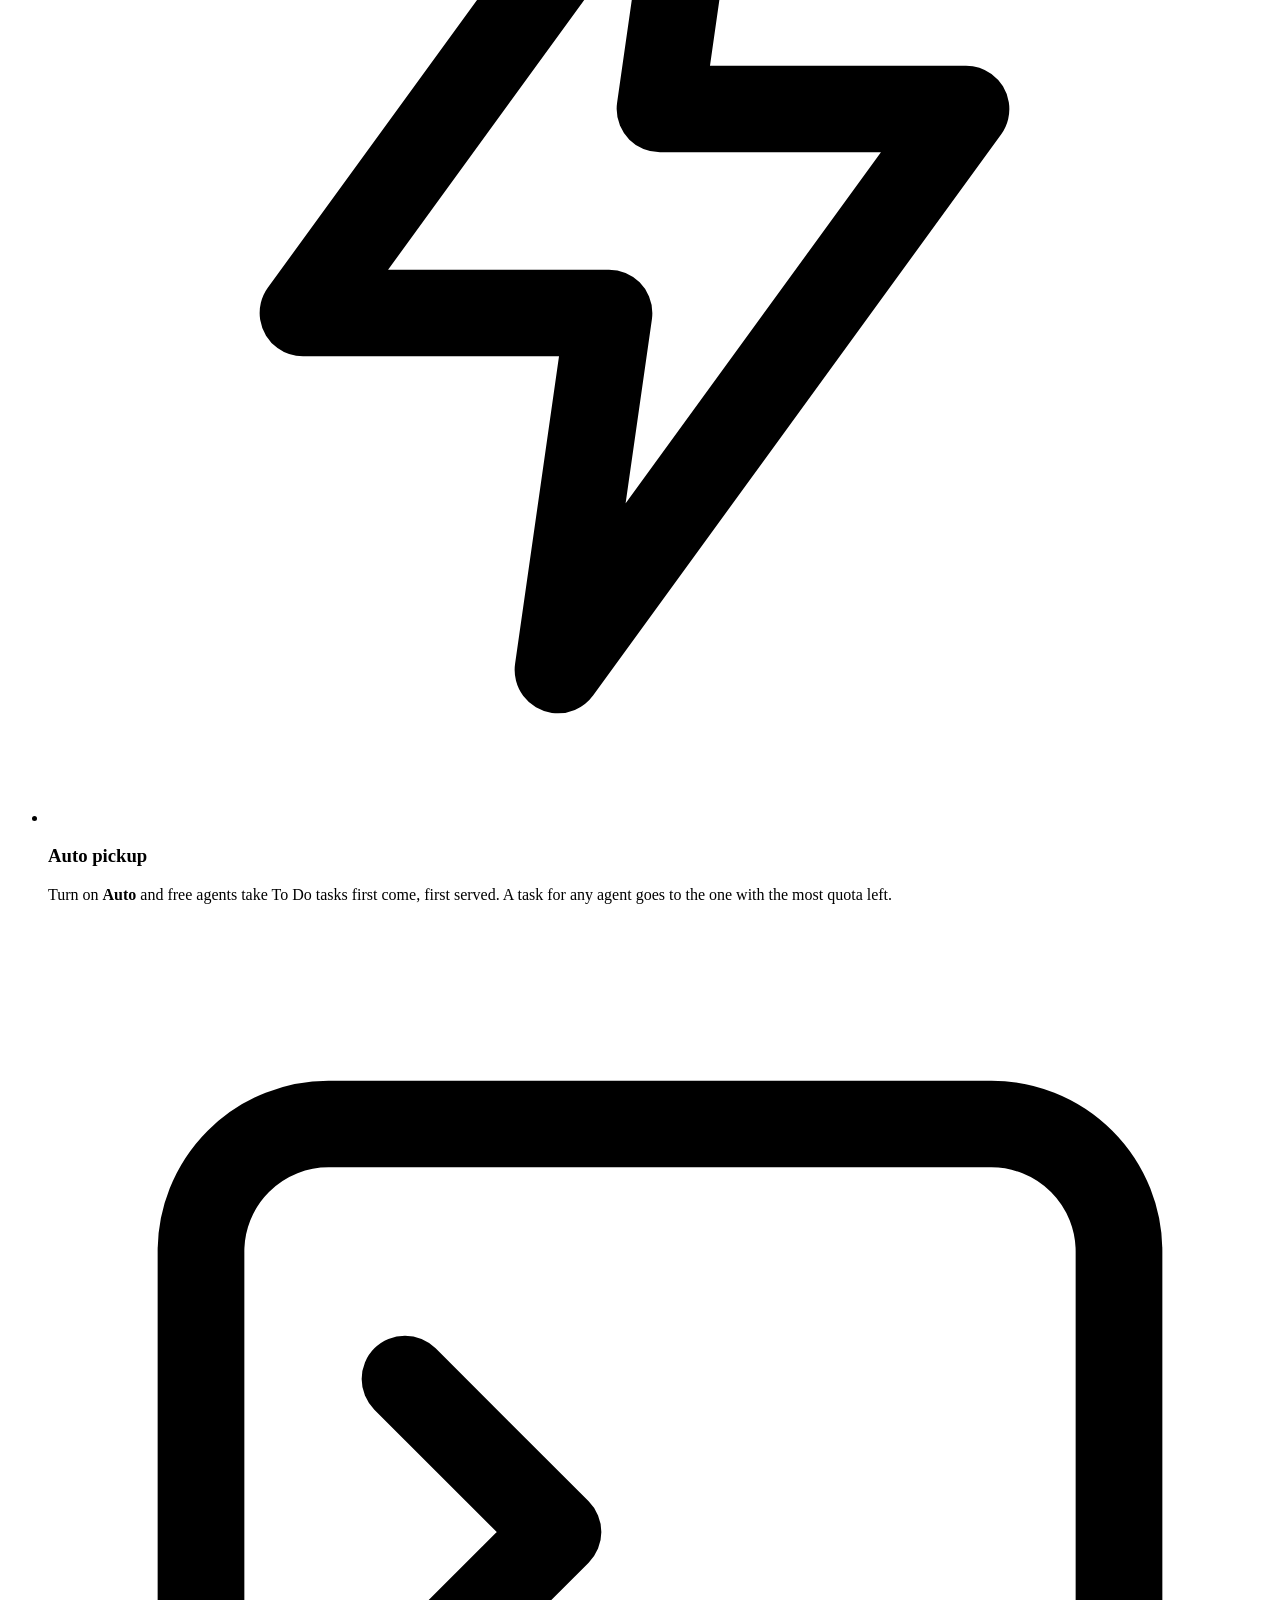
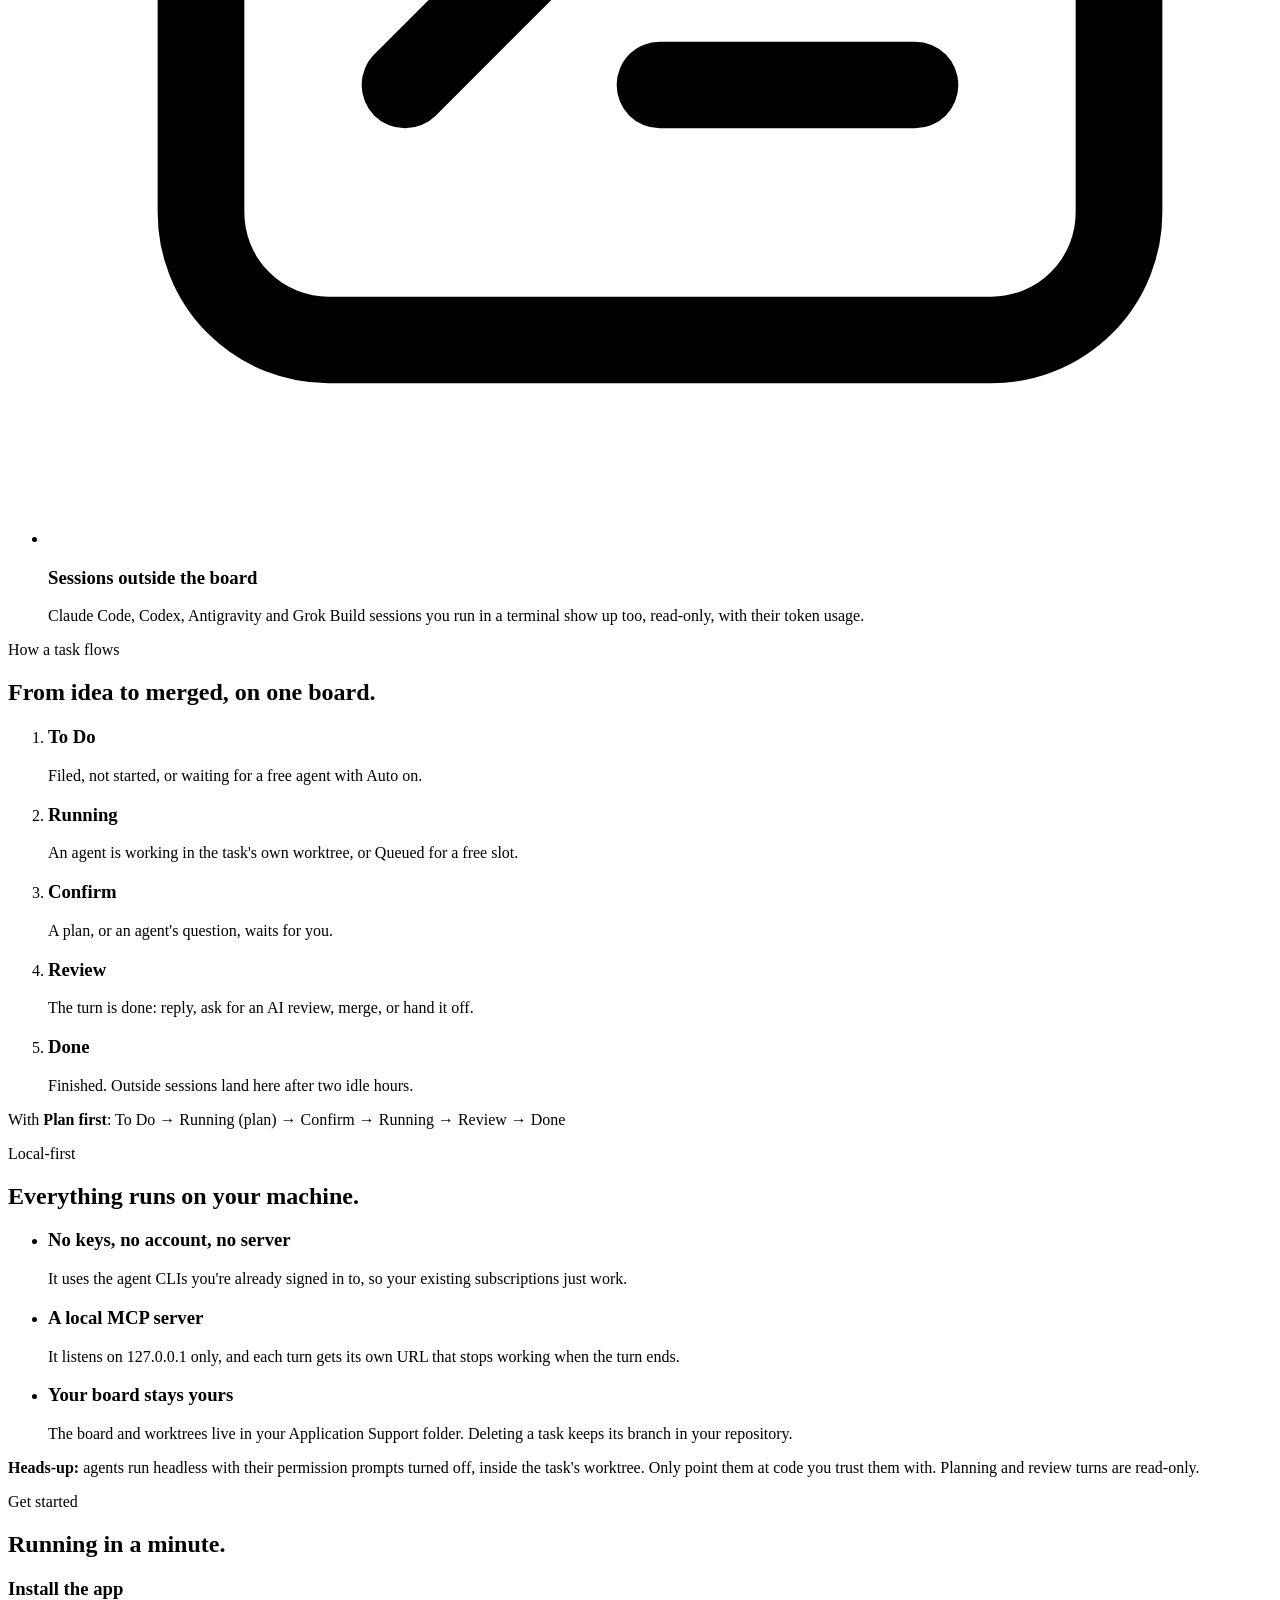
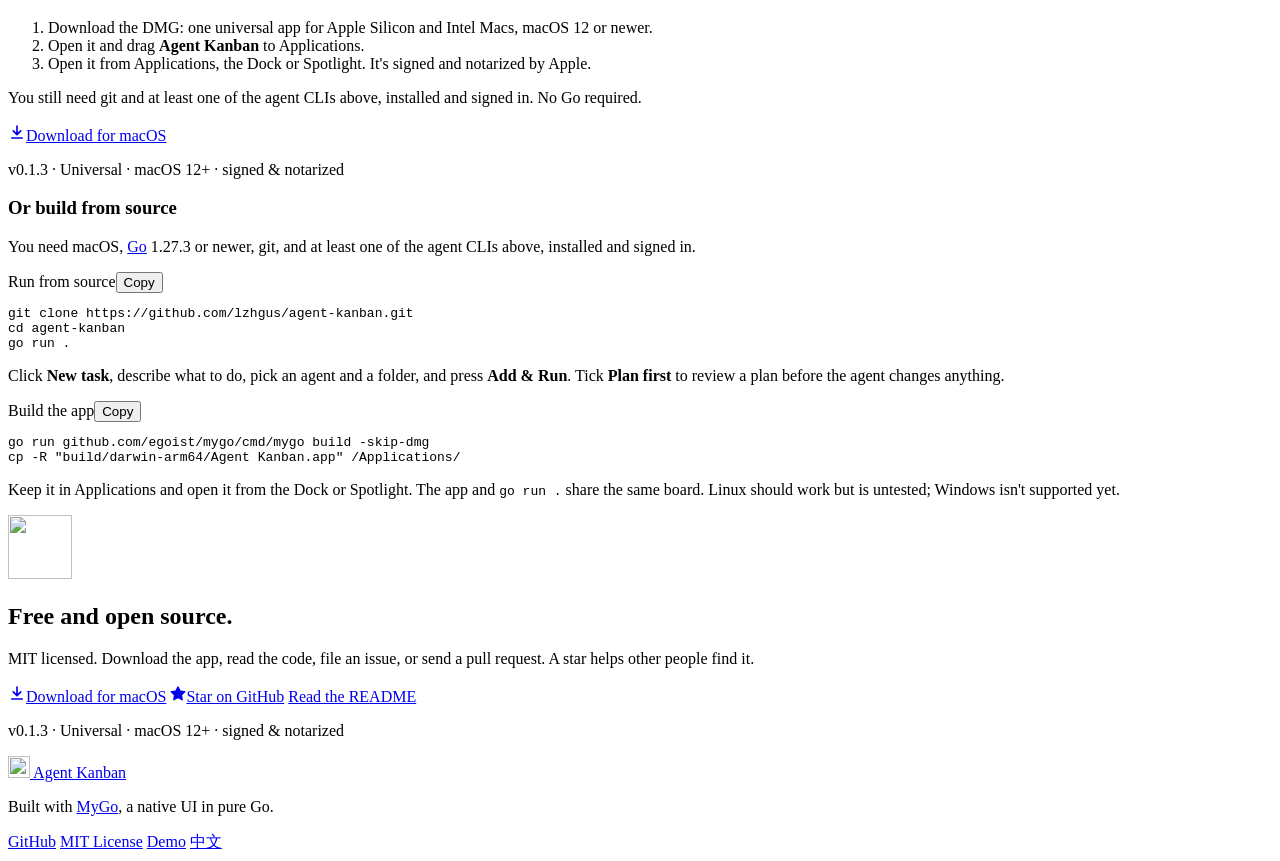
==== commit a7550add: "Site: list Grok Build, Pi, Kimi Code and OpenCode Co-Authored-By: Claude Opus 5.5 <noreply@anthropic" ====
--- a/site/index.html
+++ b/site/index.html
@@ -4,7 +4,7 @@
 <meta charset="utf-8">
 <meta name="viewport" content="width=device-width, initial-scale=1, viewport-fit=cover">
 <title>Agent Kanban — One board for all your coding agents</title>
-<meta name="description" content="Open-source desktop app that runs Claude Code, GitHub Copilot CLI and Antigravity as tasks on one kanban board: a git branch per task, plan first, AI review, and every agent&#x27;s tokens and quota in one place. Local, no API keys.">
+<meta name="description" content="Open-source desktop app that runs Claude Code, GitHub Copilot CLI, Antigravity, Grok Build, Pi, Kimi Code and OpenCode as tasks on one kanban board: a git branch per task, plan first, AI review, and every agent&#x27;s tokens and quota in one place. Local, no API keys.">
 <meta name="color-scheme" content="dark light">
 <meta name="theme-color" content="#0c0d0c" media="(prefers-color-scheme: dark)">
 <meta name="theme-color" content="#f3f2ec" media="(prefers-color-scheme: light)">
@@ -17,7 +17,7 @@
 <meta property="og:type" content="website">
 <meta property="og:site_name" content="Agent Kanban">
 <meta property="og:title" content="Agent Kanban — One board for all your coding agents">
-<meta property="og:description" content="Open-source desktop app that runs Claude Code, GitHub Copilot CLI and Antigravity as tasks on one kanban board: a git branch per task, plan first, AI review, and every agent&#x27;s tokens and quota in one place. Local, no API keys.">
+<meta property="og:description" content="Open-source desktop app that runs Claude Code, GitHub Copilot CLI, Antigravity, Grok Build, Pi, Kimi Code and OpenCode as tasks on one kanban board: a git branch per task, plan first, AI review, and every agent&#x27;s tokens and quota in one place. Local, no API keys.">
 <meta property="og:url" content="https://agent-kanban.lzhgus.com/">
 <meta property="og:image" content="https://agent-kanban.lzhgus.com/og-en.png">
 <meta property="og:image:width" content="1200">
@@ -25,7 +25,7 @@
 <meta property="og:locale" content="en_US">
 <meta name="twitter:card" content="summary_large_image">
 <meta name="twitter:title" content="Agent Kanban — One board for all your coding agents">
-<meta name="twitter:description" content="Open-source desktop app that runs Claude Code, GitHub Copilot CLI and Antigravity as tasks on one kanban board: a git branch per task, plan first, AI review, and every agent&#x27;s tokens and quota in one place. Local, no API keys.">
+<meta name="twitter:description" content="Open-source desktop app that runs Claude Code, GitHub Copilot CLI, Antigravity, Grok Build, Pi, Kimi Code and OpenCode as tasks on one kanban board: a git branch per task, plan first, AI review, and every agent&#x27;s tokens and quota in one place. Local, no API keys.">
 <meta name="twitter:image" content="https://agent-kanban.lzhgus.com/og-en.png">
 <link rel="preconnect" href="https://api.github.com" crossorigin>
 <link rel="preload" as="image" href="/media/poster-en.webp" fetchpriority="high">
@@ -54,7 +54,7 @@
   <div class="wrap">
     <p class="eyebrow"><span class="pulse" aria-hidden="true"></span>Open source · MIT · macOS desktop app</p>
     <h1>One board for all your <span class="hl">coding agents</span></h1>
-    <p class="lede">Agent Kanban runs Claude Code, GitHub Copilot CLI and Antigravity as tasks on a kanban board. Each task gets its own git branch. Agents plan, review each other and ask you questions, and you see every agent's progress, tokens and plan quota in one place.</p>
+    <p class="lede">Agent Kanban runs Claude Code, GitHub Copilot CLI, Antigravity, Grok Build, Pi, Kimi Code and OpenCode as tasks on a kanban board. Each task gets its own git branch. Agents plan, review each other and ask you questions, and you see every agent's progress, tokens and plan quota in one place.</p>
     <div class="ctas">
       <a class="btn btn-primary btn-lg" href="https://github.com/lzhgus/agent-kanban/releases/download/v0.1.3/agent-kanban-0.1.3.dmg" data-dl><svg viewBox="0 0 24 24" aria-hidden="true" width="18" height="18" fill="none" stroke="currentColor" stroke-width="2.2" stroke-linecap="round" stroke-linejoin="round"><path d="M12 4v11M7 10.5l5 5 5-5M5 20h14"/></svg>Download for macOS</a>
       <a class="btn btn-ghost btn-lg" href="https://github.com/lzhgus/agent-kanban"><svg viewBox="0 0 16 16" aria-hidden="true" width="16" height="16"><path fill="currentColor" d="M8 .25a.75.75 0 01.67.42l1.88 3.81 4.2.61a.75.75 0 01.42 1.28l-3.04 2.96.72 4.19a.75.75 0 01-1.09.79L8 12.33l-3.76 1.98a.75.75 0 01-1.09-.79l.72-4.19L.83 6.37a.75.75 0 01.42-1.28l4.2-.61L7.33.67A.75.75 0 018 .25z"/></svg>Star on GitHub</a>
@@ -80,8 +80,8 @@
     <p class="kicker">Works with the CLIs you already use</p>
     <h2 id="agents-h">Your subscriptions. Your agents. One board.</h2>
     <p class="sub">Agent Kanban drives the agent CLIs you have installed and signed in to. No API keys, no account, no server.</p>
-    <ul class="agents"><li class="agent"><div class="ahead"><span class="adot claude" aria-hidden="true"></span><b>Claude Code</b></div><span class="adesc">Runs tasks · board tools (MCP) · quota</span><em class="tag ok">Tested</em></li><li class="agent"><div class="ahead"><span class="adot copilot" aria-hidden="true"></span><b>GitHub Copilot CLI</b></div><span class="adesc">Runs tasks · board tools (MCP) · quota</span><em class="tag beta">Being tested</em></li><li class="agent"><div class="ahead"><span class="adot anti" aria-hidden="true"></span><b>Antigravity CLI (agy)</b></div><span class="adesc">Runs tasks · quota</span><em class="tag beta">Being tested</em></li><li class="agent"><div class="ahead"><span class="adot codex" aria-hidden="true"></span><b>Codex</b></div><span class="adesc">Sessions watched read-only · quota</span><em class="tag ok">Read-only</em></li></ul>
-    <p class="status"><b>Status: early.</b> It works day to day with Claude Code. GitHub Copilot CLI and Antigravity support is implemented and being tested. Expect rough edges.</p>
+    <ul class="agents"><li class="agent"><div class="ahead"><span class="adot claude" aria-hidden="true"></span><b>Claude Code</b></div><span class="adesc">Runs tasks · board tools (MCP) · quota</span><em class="tag ok">Tested</em></li><li class="agent"><div class="ahead"><span class="adot copilot" aria-hidden="true"></span><b>GitHub Copilot CLI</b></div><span class="adesc">Runs tasks · board tools (MCP) · quota</span><em class="tag beta">Being tested</em></li><li class="agent"><div class="ahead"><span class="adot anti" aria-hidden="true"></span><b>Antigravity CLI (agy)</b></div><span class="adesc">Runs tasks · quota</span><em class="tag beta">Being tested</em></li><li class="agent"><div class="ahead"><span class="adot grok" aria-hidden="true"></span><b>Grok Build</b></div><span class="adesc">Runs tasks · board tools (MCP) · live messages · quota</span><em class="tag beta">Being tested</em></li><li class="agent"><div class="ahead"><span class="adot pi" aria-hidden="true"></span><b>Pi</b></div><span class="adesc">Runs tasks · board tools (MCP) · live messages</span><em class="tag beta">Being tested</em></li><li class="agent"><div class="ahead"><span class="adot kimi" aria-hidden="true"></span><b>Kimi Code</b></div><span class="adesc">Runs tasks · board tools (MCP)</span><em class="tag beta">Being tested</em></li><li class="agent"><div class="ahead"><span class="adot opencode" aria-hidden="true"></span><b>OpenCode</b></div><span class="adesc">Runs tasks · board tools (MCP)</span><em class="tag beta">Being tested</em></li><li class="agent"><div class="ahead"><span class="adot codex" aria-hidden="true"></span><b>Codex</b></div><span class="adesc">Sessions watched read-only · quota</span><em class="tag ok">Read-only</em></li></ul>
+    <p class="status"><b>Status: early.</b> It works day to day with Claude Code. Support for the other agents is implemented and being tested. Expect rough edges.</p>
   </div>
 </section>
 
@@ -89,7 +89,7 @@
   <div class="wrap">
     <p class="kicker">What it does</p>
     <h2 id="features-h">Less terminal juggling. More shipped tasks.</h2>
-    <ul class="feats"><li class="feat"><svg class="ficon" viewBox="0 0 24 24" aria-hidden="true" fill="none" stroke="currentColor" stroke-width="1.7" stroke-linecap="round" stroke-linejoin="round"><path d="M4 5h16v11H9l-5 4z"/></svg><h3>Tasks are conversations</h3><p>Start a task, then reply to ask for changes. The agent picks up where it stopped, in the same session.</p></li><li class="feat"><svg class="ficon" viewBox="0 0 24 24" aria-hidden="true" fill="none" stroke="currentColor" stroke-width="1.7" stroke-linecap="round" stroke-linejoin="round"><circle cx="6" cy="5" r="2"/><circle cx="6" cy="19" r="2"/><circle cx="18" cy="8" r="2"/><path d="M6 7v10M18 10c0 5-12 3-12 7"/></svg><h3>A branch per task</h3><p>Every task works in its own worktree on a <code>kanban/&lt;id&gt;-&lt;title&gt;</code> branch. Each turn ends in a commit; review the diff and <b>Merge</b> when you're ready.</p></li><li class="feat"><svg class="ficon" viewBox="0 0 24 24" aria-hidden="true" fill="none" stroke="currentColor" stroke-width="1.7" stroke-linecap="round" stroke-linejoin="round"><path d="M9 4h6v3H9zM6 6h2m8 0h2v15H6V6"/><path d="M9 12l2 2 4-4M9 17h6"/></svg><h3>Plan first</h3><p>Start with a read-only planning turn. The plan waits for you to confirm or revise it before any code changes.</p></li><li class="feat"><svg class="ficon" viewBox="0 0 24 24" aria-hidden="true" fill="none" stroke="currentColor" stroke-width="1.7" stroke-linecap="round" stroke-linejoin="round"><circle cx="11" cy="11" r="6"/><path d="M20 20l-4.5-4.5M8.5 11l2 2 3.5-3.5"/></svg><h3>AI review</h3><p>Have another agent review a plan or finished changes. The loop runs until the reviewer approves or your rounds run out. The decision stays yours.</p></li><li class="feat"><svg class="ficon" viewBox="0 0 24 24" aria-hidden="true" fill="none" stroke="currentColor" stroke-width="1.7" stroke-linecap="round" stroke-linejoin="round"><rect x="3" y="4" width="7" height="7" rx="2"/><rect x="14" y="13" width="7" height="7" rx="2"/><path d="M10 7.5h4.5a2 2 0 0 1 2 2V13M14 16.5H9.5a2 2 0 0 1-2-2V11"/></svg><h3>Agents work together</h3><p>A built-in local MCP server lets agents ask you a question, file tasks for other agents and read the board.</p></li><li class="feat"><svg class="ficon" viewBox="0 0 24 24" aria-hidden="true" fill="none" stroke="currentColor" stroke-width="1.7" stroke-linecap="round" stroke-linejoin="round"><path d="M4 20V10M10 20V4M16 20v-7M22 20H2"/></svg><h3>Usage at a glance</h3><p>Tokens and cost per task and per agent, plus each agent's plan windows (Claude's 5-hour and weekly limits, Copilot's premium requests) and when they reset.</p></li><li class="feat"><svg class="ficon" viewBox="0 0 24 24" aria-hidden="true" fill="none" stroke="currentColor" stroke-width="1.7" stroke-linecap="round" stroke-linejoin="round"><rect x="4" y="4" width="16" height="4" rx="1.5"/><rect x="4" y="10" width="16" height="4" rx="1.5"/><rect x="4" y="16" width="10" height="4" rx="1.5"/></svg><h3>Queue</h3><p>Choose how many agents run at once. The rest wait their turn.</p></li><li class="feat"><svg class="ficon" viewBox="0 0 24 24" aria-hidden="true" fill="none" stroke="currentColor" stroke-width="1.7" stroke-linecap="round" stroke-linejoin="round"><path d="M13 3L5 14h6l-1 7 8-11h-6z"/></svg><h3>Auto pickup</h3><p>Turn on <b>Auto</b> and free agents take To Do tasks first come, first served. A task for any agent goes to the one with the most quota left.</p></li><li class="feat"><svg class="ficon" viewBox="0 0 24 24" aria-hidden="true" fill="none" stroke="currentColor" stroke-width="1.7" stroke-linecap="round" stroke-linejoin="round"><rect x="3" y="4" width="18" height="16" rx="2.5"/><path d="M7 9l3 3-3 3M12 15h5"/></svg><h3>Sessions outside the board</h3><p>Claude Code, Codex and Antigravity sessions you run in a terminal show up too, read-only, with their token usage.</p></li></ul>
+    <ul class="feats"><li class="feat"><svg class="ficon" viewBox="0 0 24 24" aria-hidden="true" fill="none" stroke="currentColor" stroke-width="1.7" stroke-linecap="round" stroke-linejoin="round"><path d="M4 5h16v11H9l-5 4z"/></svg><h3>Tasks are conversations</h3><p>Start a task, then reply to ask for changes. The agent picks up where it stopped, in the same session. Claude Code, Grok Build and Pi take your message while they work.</p></li><li class="feat"><svg class="ficon" viewBox="0 0 24 24" aria-hidden="true" fill="none" stroke="currentColor" stroke-width="1.7" stroke-linecap="round" stroke-linejoin="round"><circle cx="6" cy="5" r="2"/><circle cx="6" cy="19" r="2"/><circle cx="18" cy="8" r="2"/><path d="M6 7v10M18 10c0 5-12 3-12 7"/></svg><h3>A branch per task</h3><p>Every task works in its own worktree on a <code>kanban/&lt;id&gt;-&lt;title&gt;</code> branch. Each turn ends in a commit; review the diff and <b>Merge</b> when you're ready.</p></li><li class="feat"><svg class="ficon" viewBox="0 0 24 24" aria-hidden="true" fill="none" stroke="currentColor" stroke-width="1.7" stroke-linecap="round" stroke-linejoin="round"><path d="M9 4h6v3H9zM6 6h2m8 0h2v15H6V6"/><path d="M9 12l2 2 4-4M9 17h6"/></svg><h3>Plan first</h3><p>Start with a read-only planning turn. The plan waits for you to confirm or revise it before any code changes.</p></li><li class="feat"><svg class="ficon" viewBox="0 0 24 24" aria-hidden="true" fill="none" stroke="currentColor" stroke-width="1.7" stroke-linecap="round" stroke-linejoin="round"><circle cx="11" cy="11" r="6"/><path d="M20 20l-4.5-4.5M8.5 11l2 2 3.5-3.5"/></svg><h3>AI review</h3><p>Have another agent review a plan or finished changes. The loop runs until the reviewer approves or your rounds run out. The decision stays yours.</p></li><li class="feat"><svg class="ficon" viewBox="0 0 24 24" aria-hidden="true" fill="none" stroke="currentColor" stroke-width="1.7" stroke-linecap="round" stroke-linejoin="round"><rect x="3" y="4" width="7" height="7" rx="2"/><rect x="14" y="13" width="7" height="7" rx="2"/><path d="M10 7.5h4.5a2 2 0 0 1 2 2V13M14 16.5H9.5a2 2 0 0 1-2-2V11"/></svg><h3>Agents work together</h3><p>A built-in local MCP server lets agents ask you a question, file tasks for other agents and read the board.</p></li><li class="feat"><svg class="ficon" viewBox="0 0 24 24" aria-hidden="true" fill="none" stroke="currentColor" stroke-width="1.7" stroke-linecap="round" stroke-linejoin="round"><path d="M4 20V10M10 20V4M16 20v-7M22 20H2"/></svg><h3>Usage at a glance</h3><p>Tokens and cost per task and per agent, plus each agent's plan windows (Claude's 5-hour and weekly limits, Copilot's premium requests, Grok's weekly quota) and when they reset.</p></li><li class="feat"><svg class="ficon" viewBox="0 0 24 24" aria-hidden="true" fill="none" stroke="currentColor" stroke-width="1.7" stroke-linecap="round" stroke-linejoin="round"><rect x="4" y="4" width="16" height="4" rx="1.5"/><rect x="4" y="10" width="16" height="4" rx="1.5"/><rect x="4" y="16" width="10" height="4" rx="1.5"/></svg><h3>Queue</h3><p>Choose how many agents run at once. The rest wait their turn.</p></li><li class="feat"><svg class="ficon" viewBox="0 0 24 24" aria-hidden="true" fill="none" stroke="currentColor" stroke-width="1.7" stroke-linecap="round" stroke-linejoin="round"><path d="M13 3L5 14h6l-1 7 8-11h-6z"/></svg><h3>Auto pickup</h3><p>Turn on <b>Auto</b> and free agents take To Do tasks first come, first served. A task for any agent goes to the one with the most quota left.</p></li><li class="feat"><svg class="ficon" viewBox="0 0 24 24" aria-hidden="true" fill="none" stroke="currentColor" stroke-width="1.7" stroke-linecap="round" stroke-linejoin="round"><rect x="3" y="4" width="18" height="16" rx="2.5"/><path d="M7 9l3 3-3 3M12 15h5"/></svg><h3>Sessions outside the board</h3><p>Claude Code, Codex, Antigravity and Grok Build sessions you run in a terminal show up too, read-only, with their token usage.</p></li></ul>
   </div>
 </section>
 
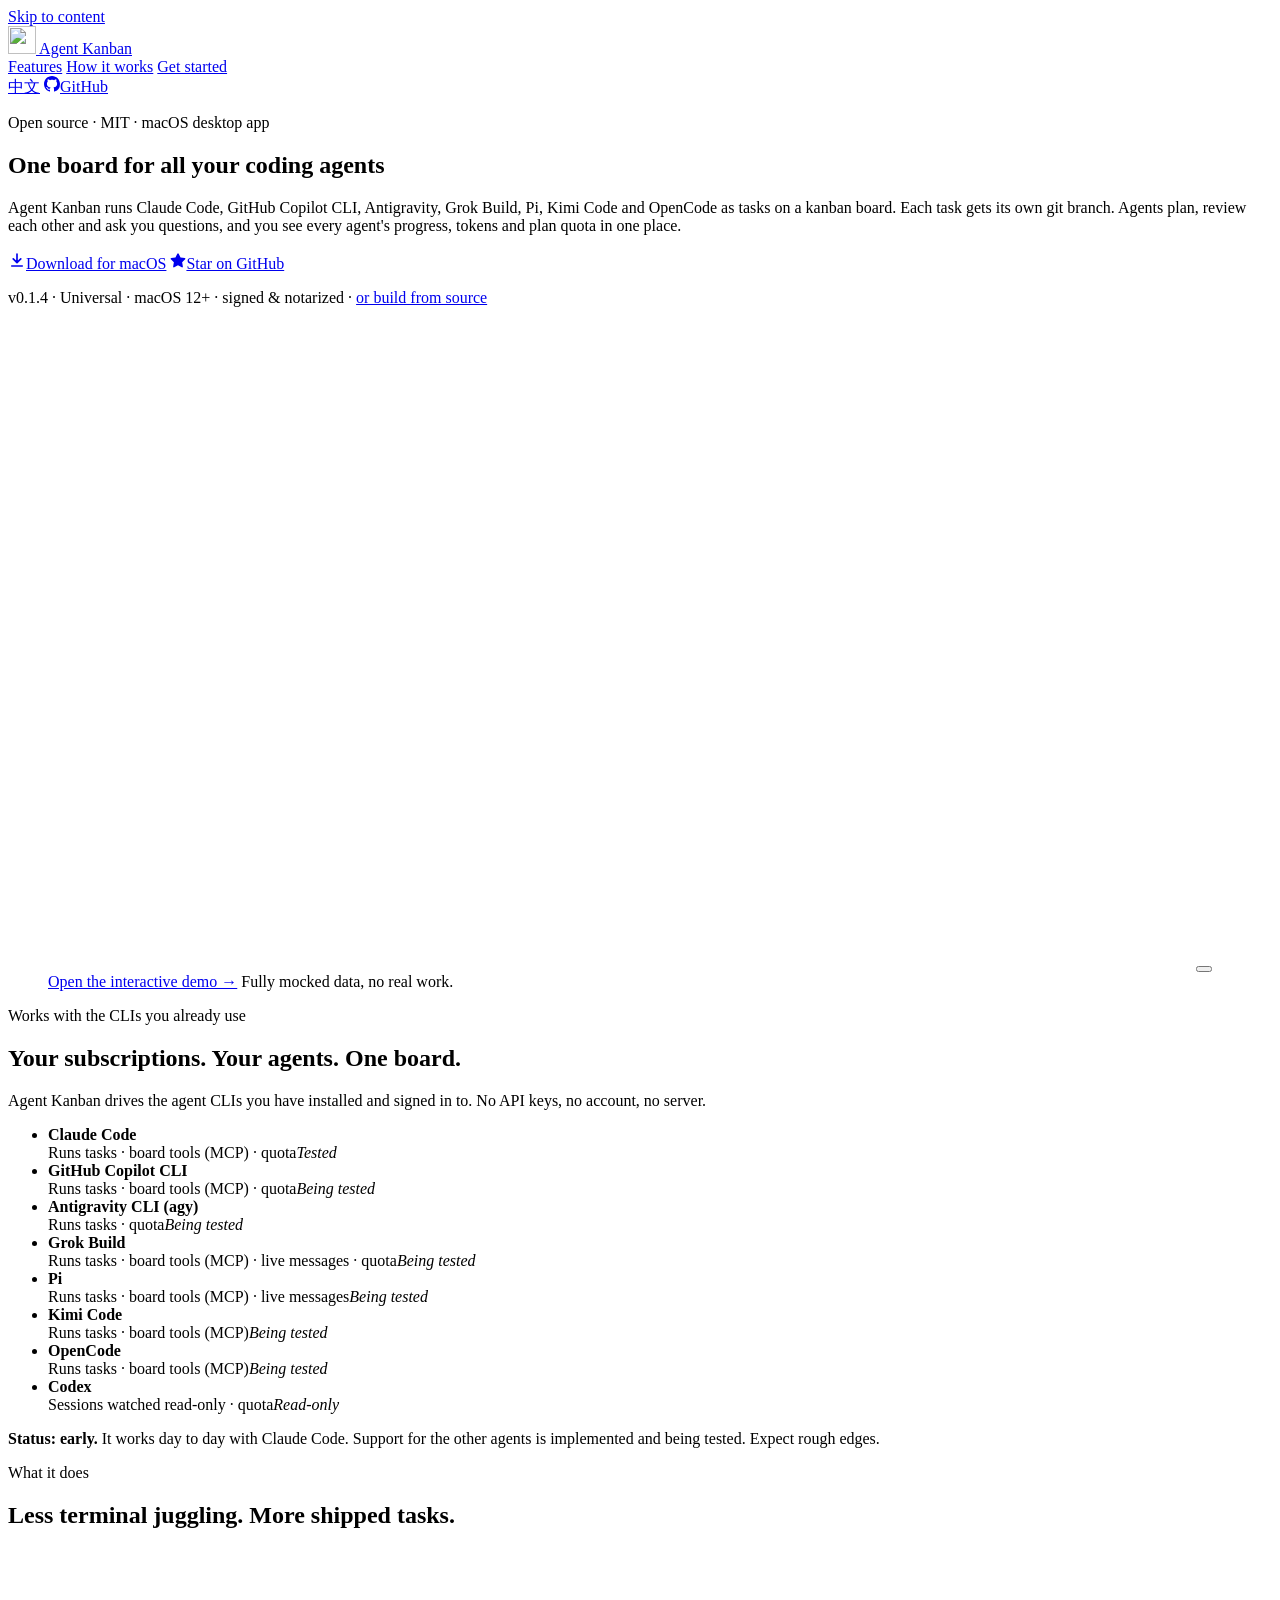
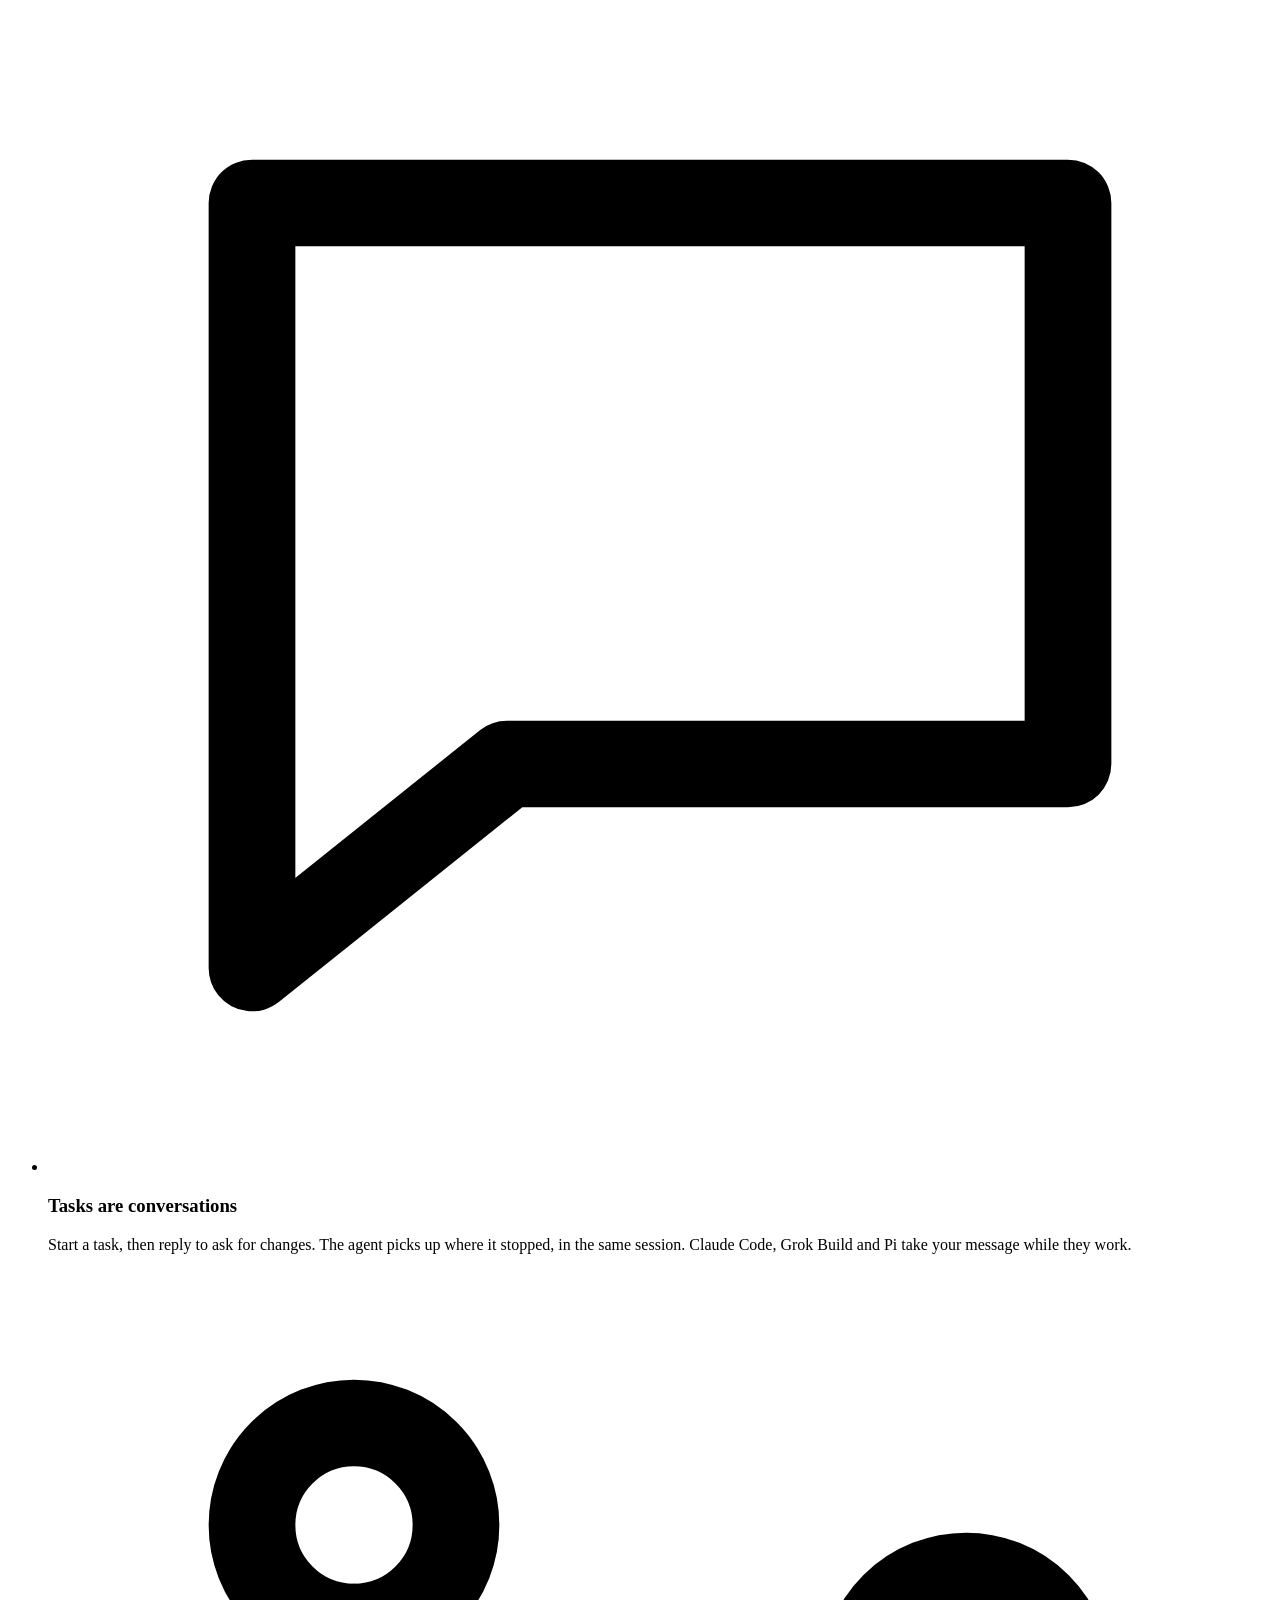
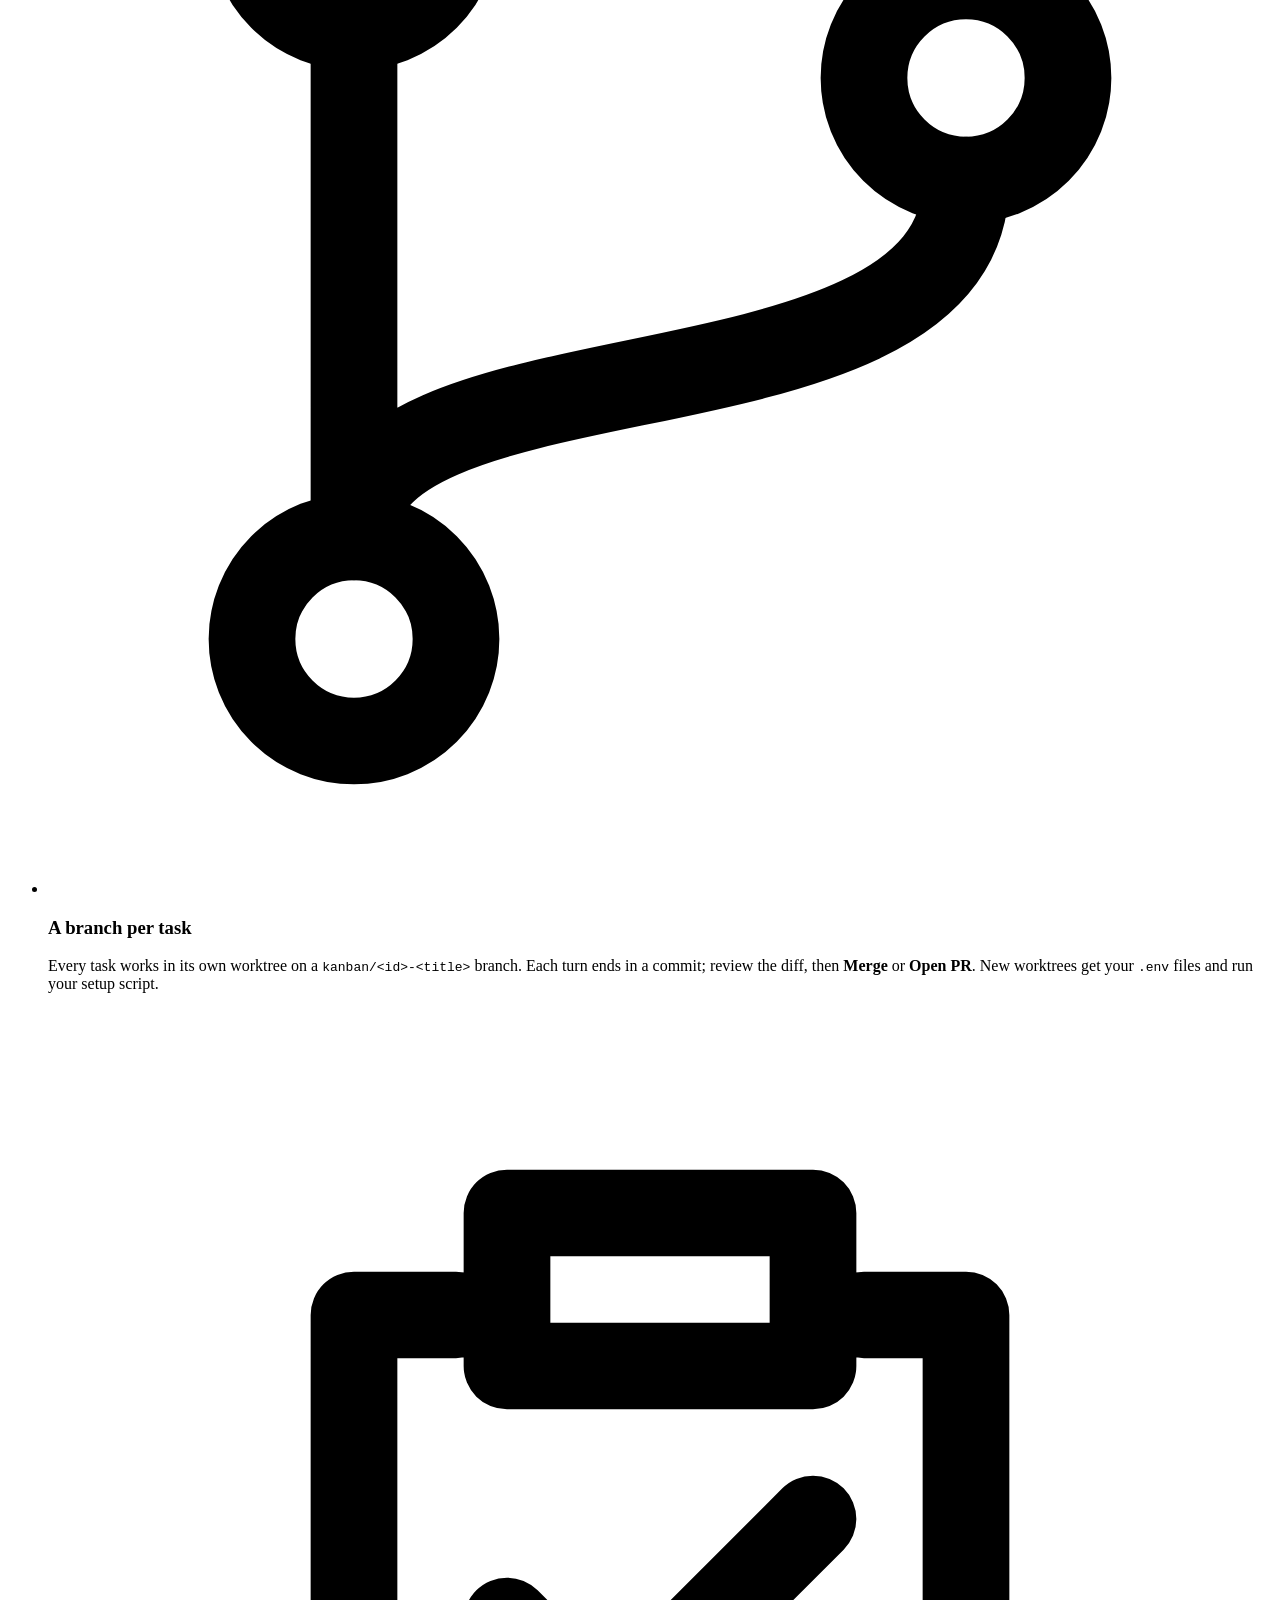
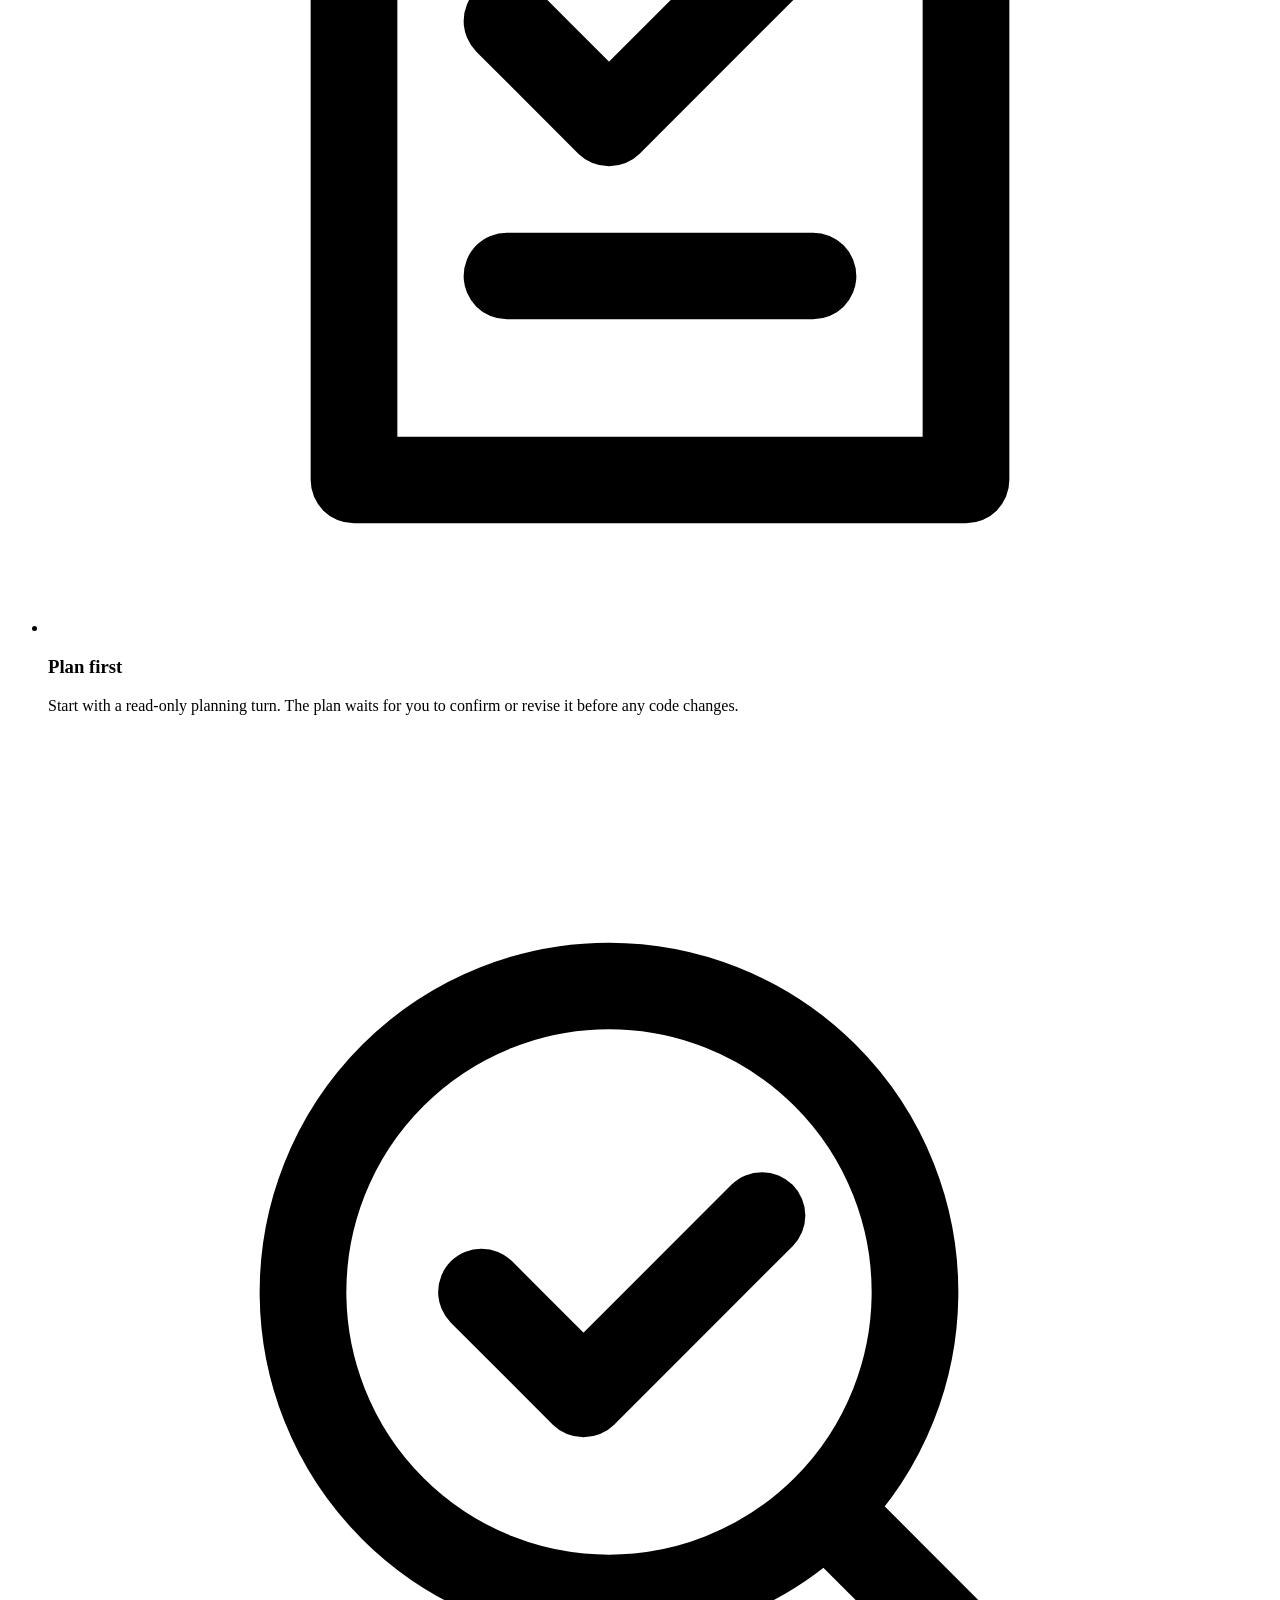
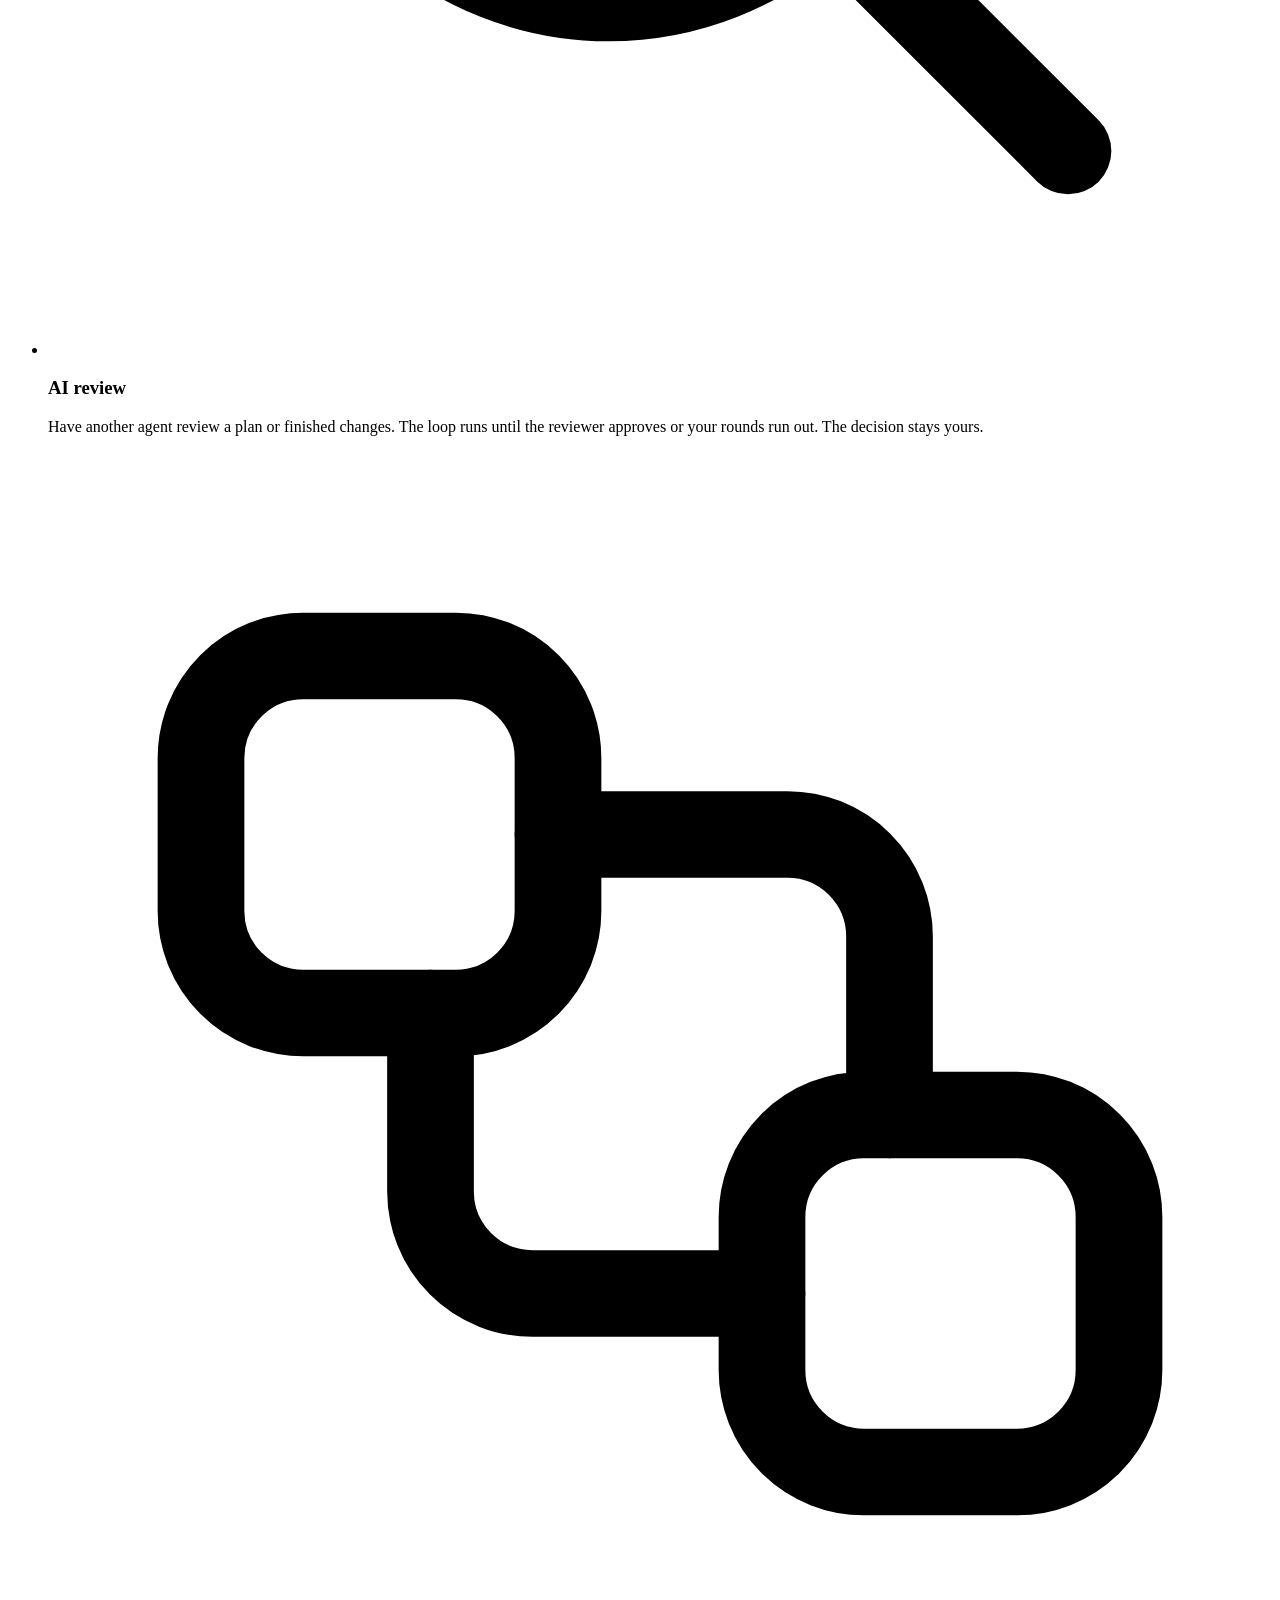
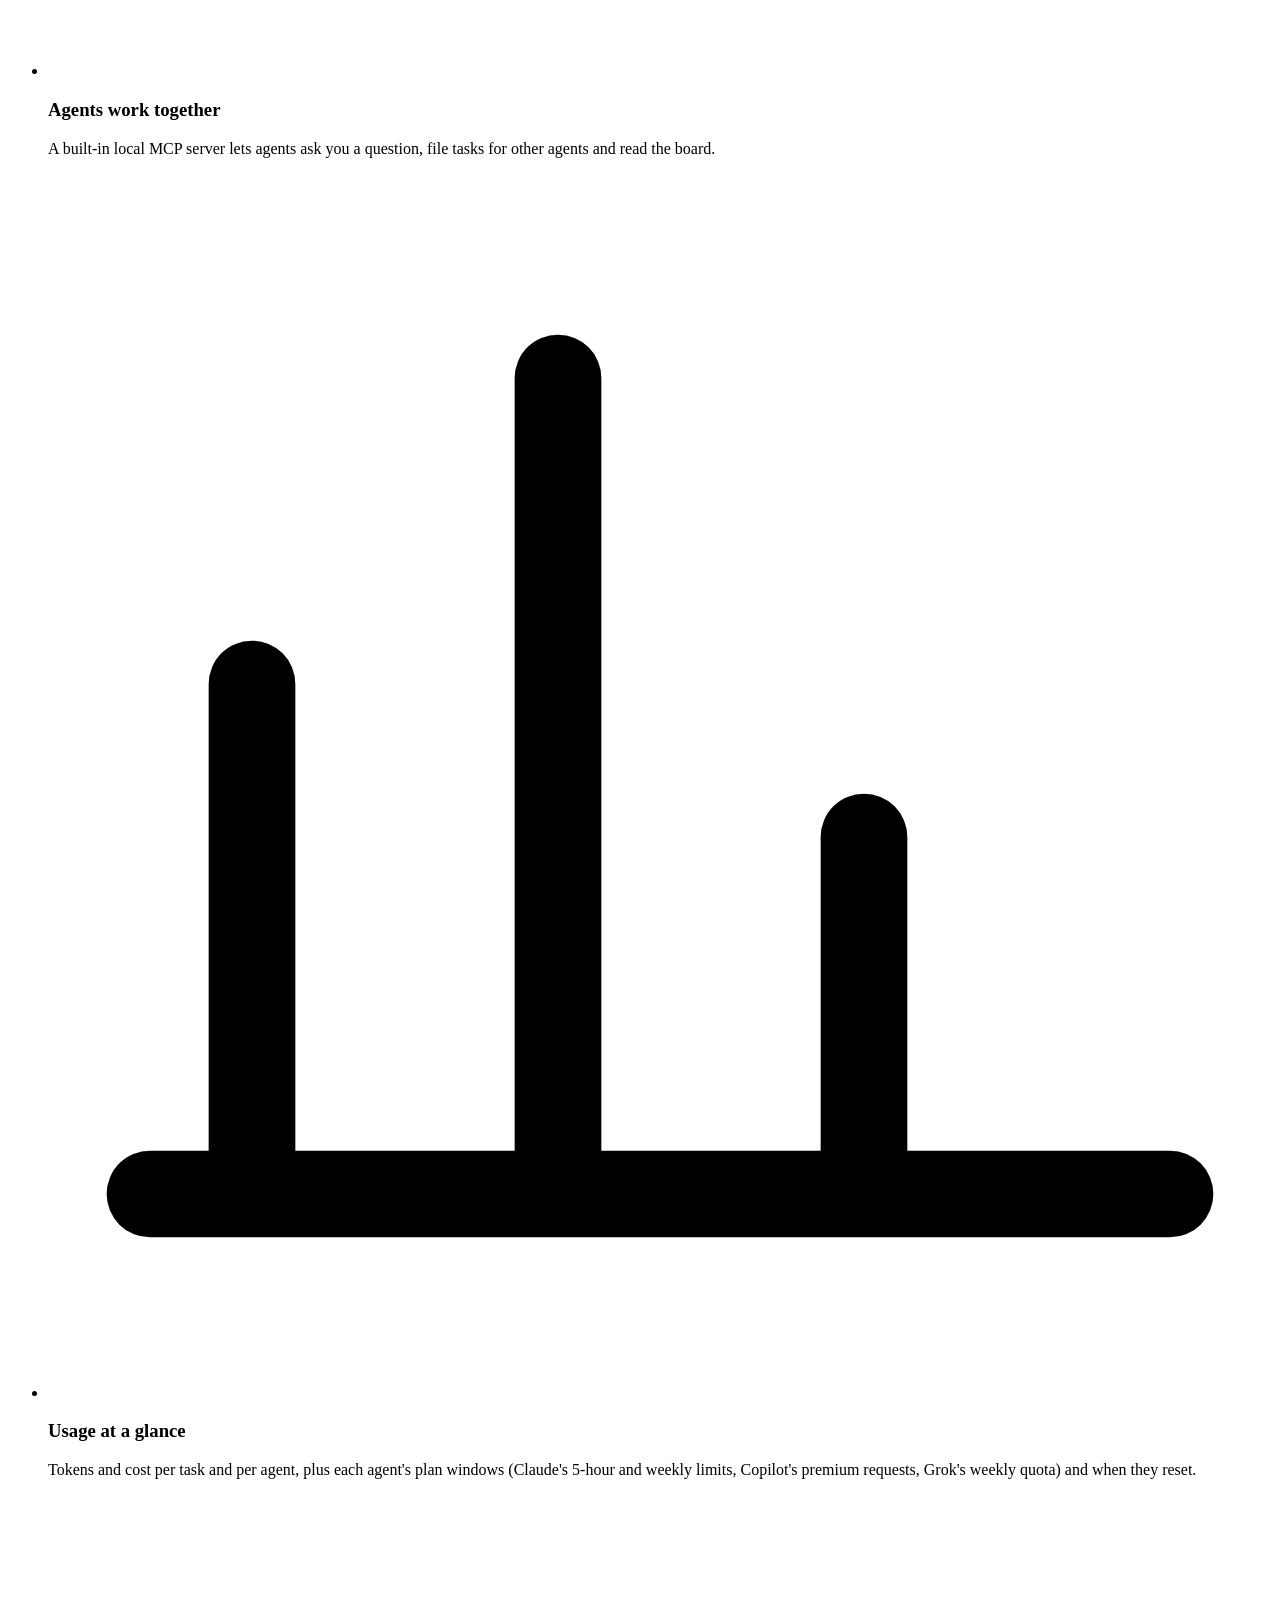
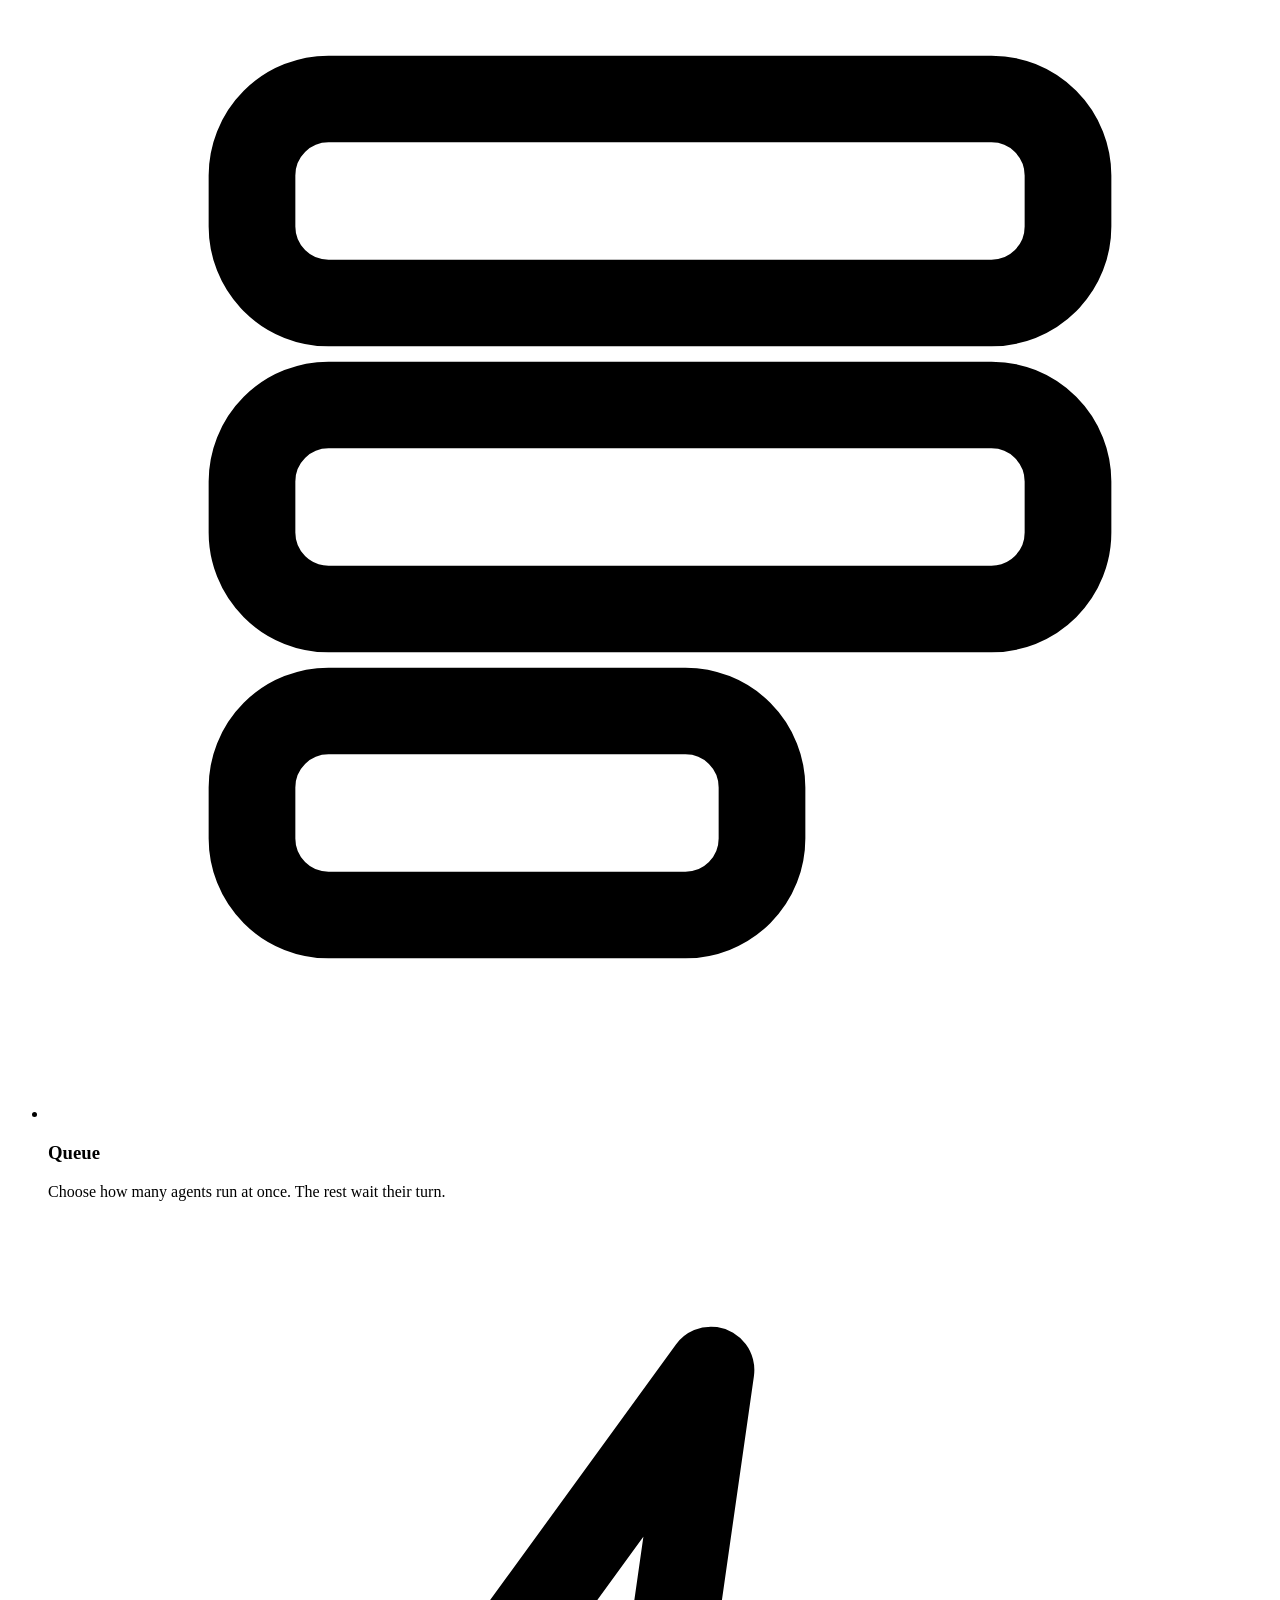
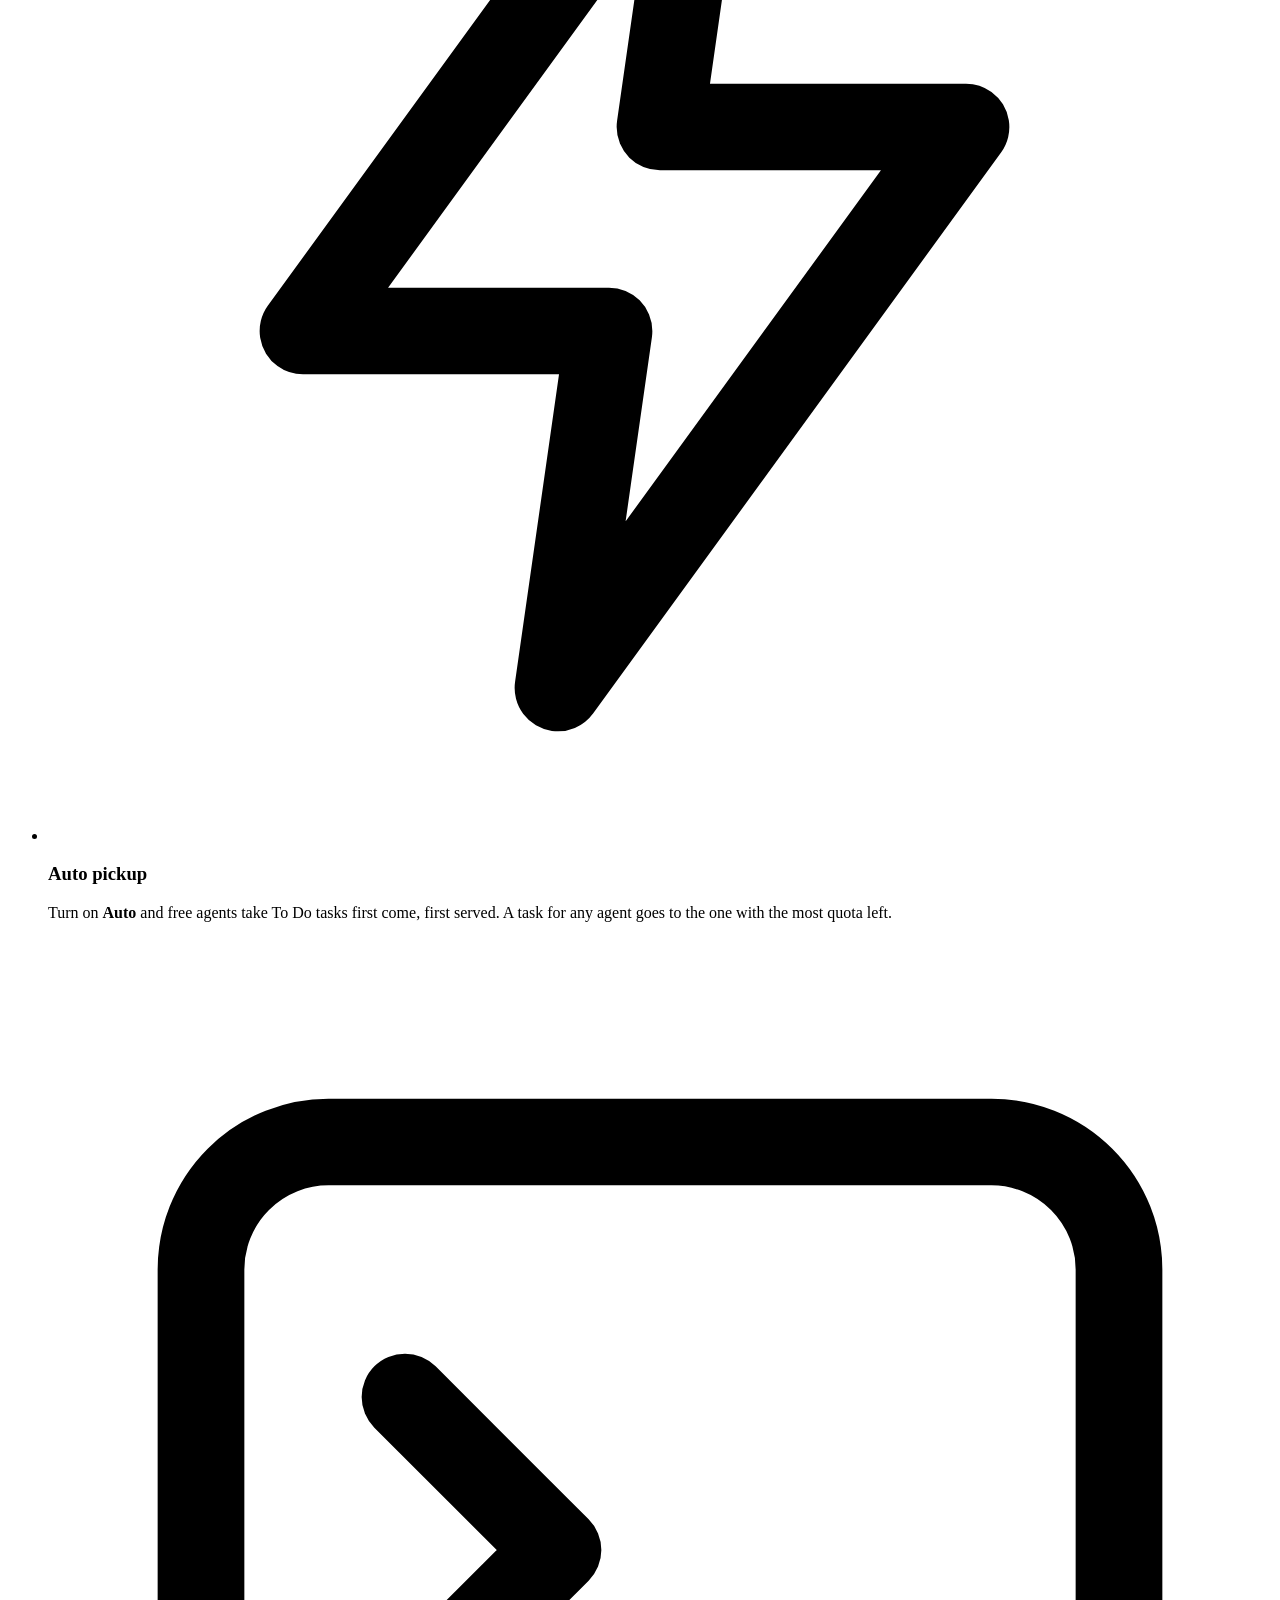
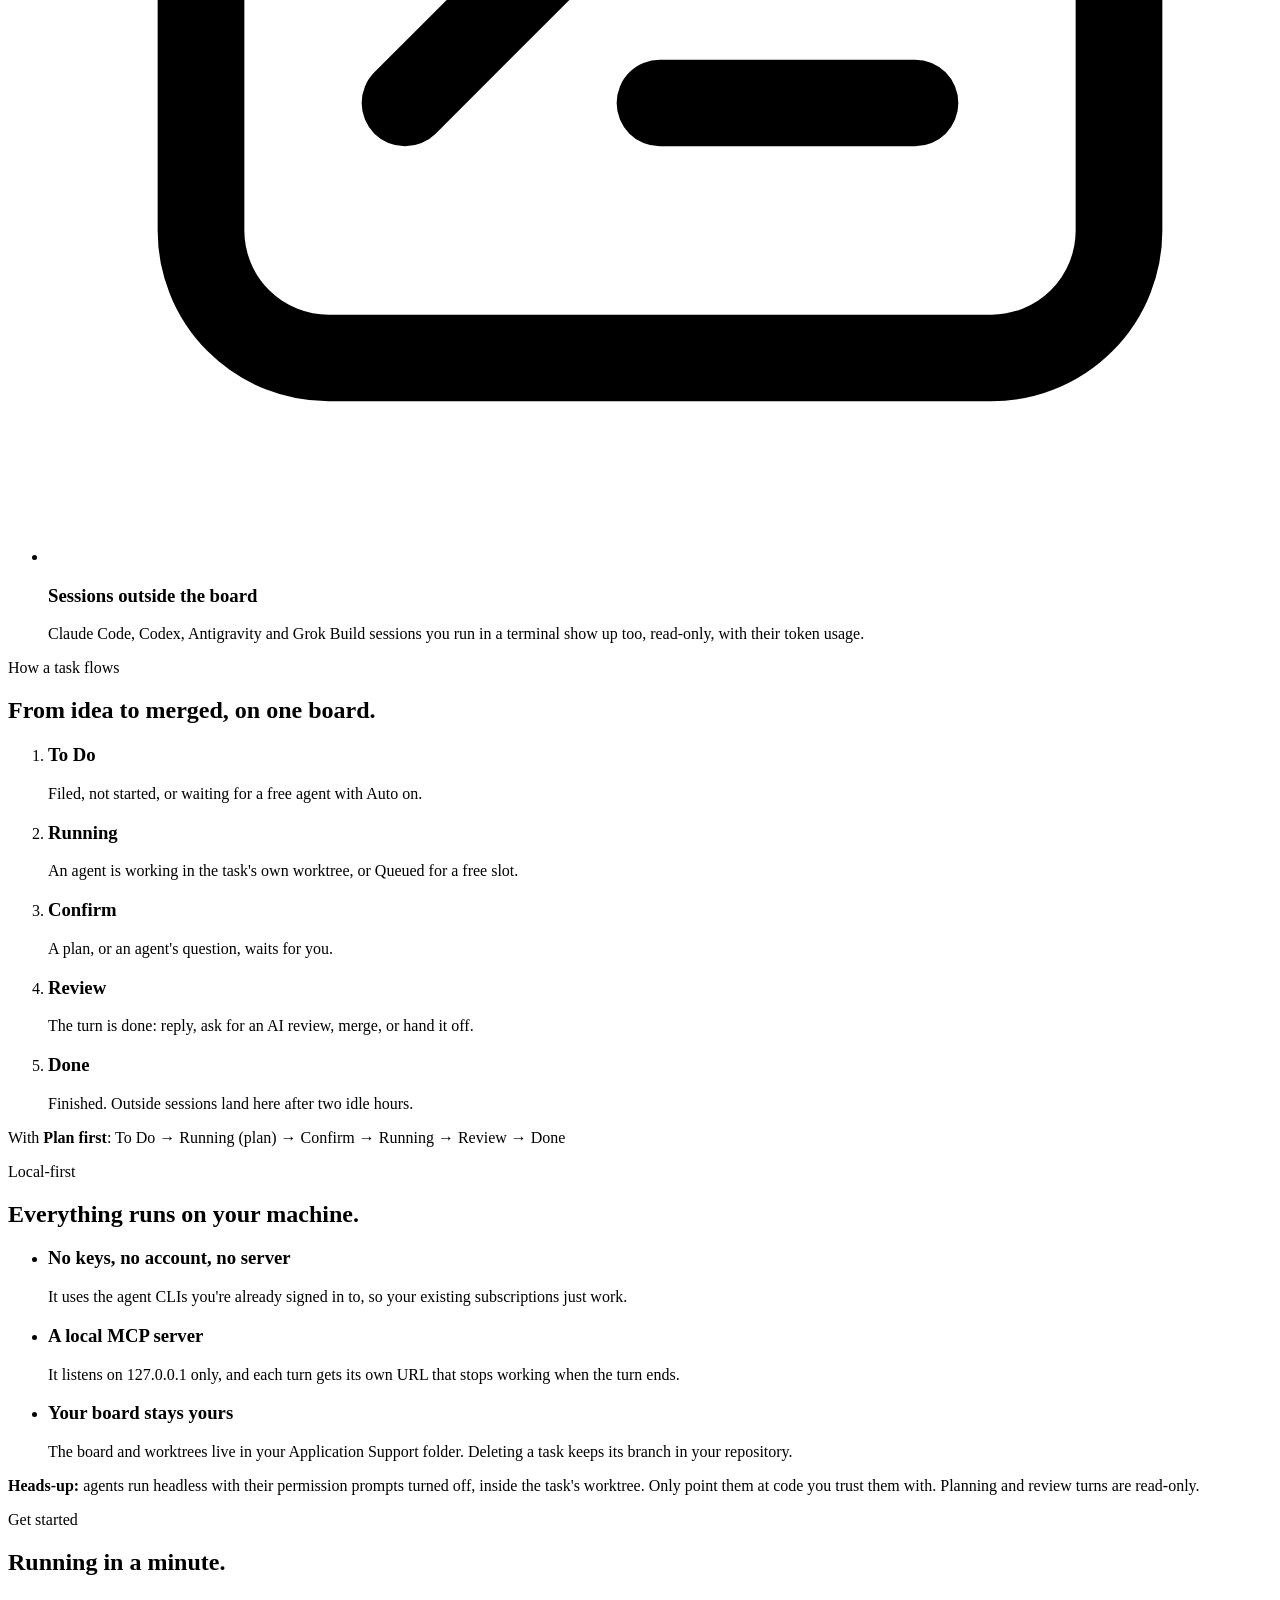
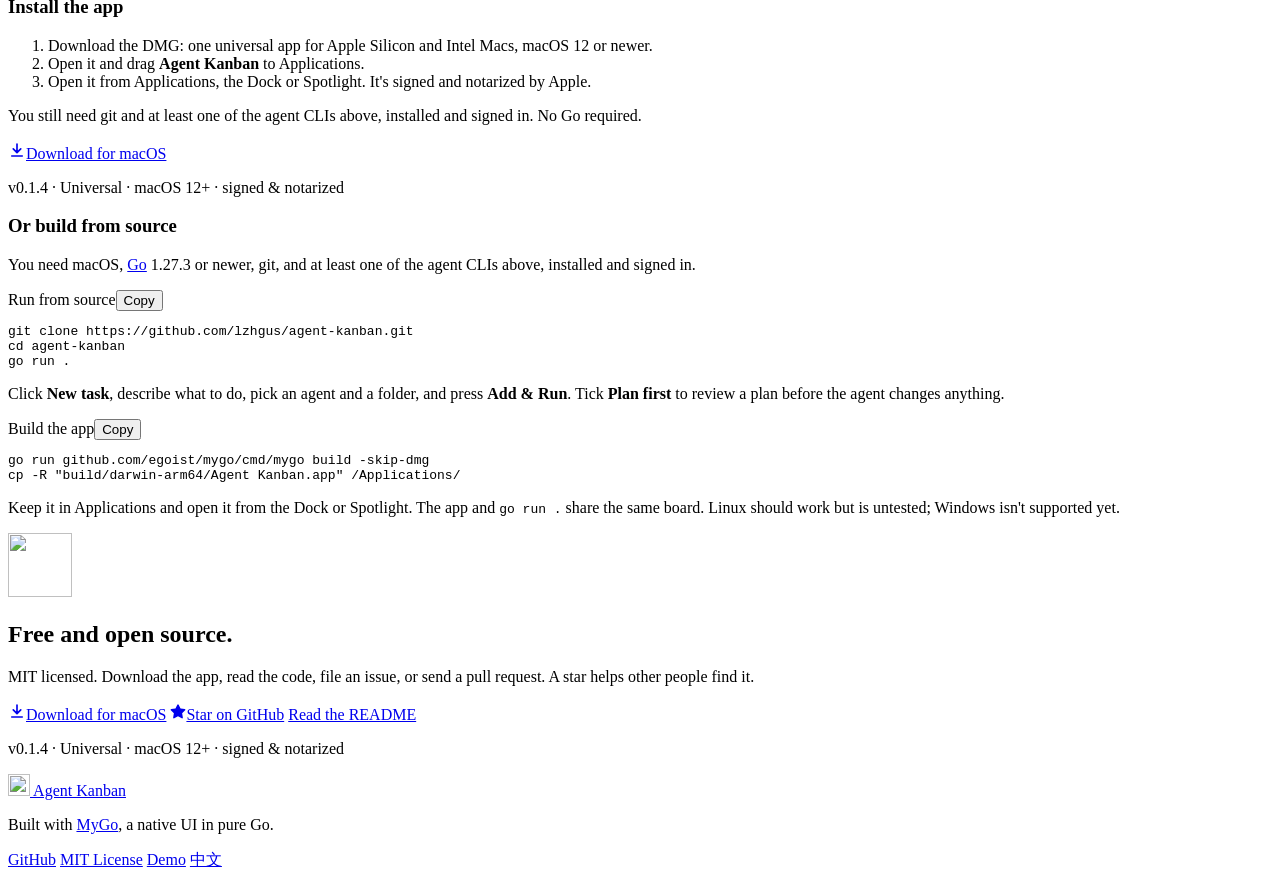
==== commit de93a388: "Release 0.1.4 Co-Authored-By: Claude Opus 5.5 <noreply@anthropic.com>" ====
--- a/site/index.html
+++ b/site/index.html
@@ -30,7 +30,7 @@
 <link rel="preconnect" href="https://api.github.com" crossorigin>
 <link rel="preload" as="image" href="/media/poster-en.webp" fetchpriority="high">
 <link rel="stylesheet" href="/styles.css">
-<script type="application/ld+json">{"@context":"https://schema.org","@type":"SoftwareApplication","name":"Agent Kanban","applicationCategory":"DeveloperApplication","operatingSystem":"macOS 12+","downloadUrl":"https://github.com/lzhgus/agent-kanban/releases/download/v0.1.3/agent-kanban-0.1.3.dmg","softwareVersion":"0.1.3","license":"https://opensource.org/licenses/MIT","url":"https://agent-kanban.lzhgus.com/","codeRepository":"https://github.com/lzhgus/agent-kanban","offers":{"@type":"Offer","price":"0","priceCurrency":"USD"}}</script>
+<script type="application/ld+json">{"@context":"https://schema.org","@type":"SoftwareApplication","name":"Agent Kanban","applicationCategory":"DeveloperApplication","operatingSystem":"macOS 12+","downloadUrl":"https://github.com/lzhgus/agent-kanban/releases/download/v0.1.4/agent-kanban-0.1.4.dmg","softwareVersion":"0.1.4","license":"https://opensource.org/licenses/MIT","url":"https://agent-kanban.lzhgus.com/","codeRepository":"https://github.com/lzhgus/agent-kanban","offers":{"@type":"Offer","price":"0","priceCurrency":"USD"}}</script>
 </head>
 <body class="lang-en">
 <a class="skip" href="#main">Skip to content</a>
@@ -56,10 +56,10 @@
     <h1>One board for all your <span class="hl">coding agents</span></h1>
     <p class="lede">Agent Kanban runs Claude Code, GitHub Copilot CLI, Antigravity, Grok Build, Pi, Kimi Code and OpenCode as tasks on a kanban board. Each task gets its own git branch. Agents plan, review each other and ask you questions, and you see every agent's progress, tokens and plan quota in one place.</p>
     <div class="ctas">
-      <a class="btn btn-primary btn-lg" href="https://github.com/lzhgus/agent-kanban/releases/download/v0.1.3/agent-kanban-0.1.3.dmg" data-dl><svg viewBox="0 0 24 24" aria-hidden="true" width="18" height="18" fill="none" stroke="currentColor" stroke-width="2.2" stroke-linecap="round" stroke-linejoin="round"><path d="M12 4v11M7 10.5l5 5 5-5M5 20h14"/></svg>Download for macOS</a>
+      <a class="btn btn-primary btn-lg" href="https://github.com/lzhgus/agent-kanban/releases/download/v0.1.4/agent-kanban-0.1.4.dmg" data-dl><svg viewBox="0 0 24 24" aria-hidden="true" width="18" height="18" fill="none" stroke="currentColor" stroke-width="2.2" stroke-linecap="round" stroke-linejoin="round"><path d="M12 4v11M7 10.5l5 5 5-5M5 20h14"/></svg>Download for macOS</a>
       <a class="btn btn-ghost btn-lg" href="https://github.com/lzhgus/agent-kanban"><svg viewBox="0 0 16 16" aria-hidden="true" width="16" height="16"><path fill="currentColor" d="M8 .25a.75.75 0 01.67.42l1.88 3.81 4.2.61a.75.75 0 01.42 1.28l-3.04 2.96.72 4.19a.75.75 0 01-1.09.79L8 12.33l-3.76 1.98a.75.75 0 01-1.09-.79l.72-4.19L.83 6.37a.75.75 0 01.42-1.28l4.2-.61L7.33.67A.75.75 0 018 .25z"/></svg>Star on GitHub</a>
     </div>
-    <p class="dl-meta"><span data-dl-ver>v0.1.3</span> · Universal · macOS 12+ · signed &amp; notarized <span class="nw">· <a href="#source">or build from source</a></span></p>
+    <p class="dl-meta"><span data-dl-ver>v0.1.4</span> · Universal · macOS 12+ · signed &amp; notarized <span class="nw">· <a href="#source">or build from source</a></span></p>
   </div>
   <div class="wrap wide">
     <figure class="stage">
@@ -89,7 +89,7 @@
   <div class="wrap">
     <p class="kicker">What it does</p>
     <h2 id="features-h">Less terminal juggling. More shipped tasks.</h2>
-    <ul class="feats"><li class="feat"><svg class="ficon" viewBox="0 0 24 24" aria-hidden="true" fill="none" stroke="currentColor" stroke-width="1.7" stroke-linecap="round" stroke-linejoin="round"><path d="M4 5h16v11H9l-5 4z"/></svg><h3>Tasks are conversations</h3><p>Start a task, then reply to ask for changes. The agent picks up where it stopped, in the same session. Claude Code, Grok Build and Pi take your message while they work.</p></li><li class="feat"><svg class="ficon" viewBox="0 0 24 24" aria-hidden="true" fill="none" stroke="currentColor" stroke-width="1.7" stroke-linecap="round" stroke-linejoin="round"><circle cx="6" cy="5" r="2"/><circle cx="6" cy="19" r="2"/><circle cx="18" cy="8" r="2"/><path d="M6 7v10M18 10c0 5-12 3-12 7"/></svg><h3>A branch per task</h3><p>Every task works in its own worktree on a <code>kanban/&lt;id&gt;-&lt;title&gt;</code> branch. Each turn ends in a commit; review the diff and <b>Merge</b> when you're ready.</p></li><li class="feat"><svg class="ficon" viewBox="0 0 24 24" aria-hidden="true" fill="none" stroke="currentColor" stroke-width="1.7" stroke-linecap="round" stroke-linejoin="round"><path d="M9 4h6v3H9zM6 6h2m8 0h2v15H6V6"/><path d="M9 12l2 2 4-4M9 17h6"/></svg><h3>Plan first</h3><p>Start with a read-only planning turn. The plan waits for you to confirm or revise it before any code changes.</p></li><li class="feat"><svg class="ficon" viewBox="0 0 24 24" aria-hidden="true" fill="none" stroke="currentColor" stroke-width="1.7" stroke-linecap="round" stroke-linejoin="round"><circle cx="11" cy="11" r="6"/><path d="M20 20l-4.5-4.5M8.5 11l2 2 3.5-3.5"/></svg><h3>AI review</h3><p>Have another agent review a plan or finished changes. The loop runs until the reviewer approves or your rounds run out. The decision stays yours.</p></li><li class="feat"><svg class="ficon" viewBox="0 0 24 24" aria-hidden="true" fill="none" stroke="currentColor" stroke-width="1.7" stroke-linecap="round" stroke-linejoin="round"><rect x="3" y="4" width="7" height="7" rx="2"/><rect x="14" y="13" width="7" height="7" rx="2"/><path d="M10 7.5h4.5a2 2 0 0 1 2 2V13M14 16.5H9.5a2 2 0 0 1-2-2V11"/></svg><h3>Agents work together</h3><p>A built-in local MCP server lets agents ask you a question, file tasks for other agents and read the board.</p></li><li class="feat"><svg class="ficon" viewBox="0 0 24 24" aria-hidden="true" fill="none" stroke="currentColor" stroke-width="1.7" stroke-linecap="round" stroke-linejoin="round"><path d="M4 20V10M10 20V4M16 20v-7M22 20H2"/></svg><h3>Usage at a glance</h3><p>Tokens and cost per task and per agent, plus each agent's plan windows (Claude's 5-hour and weekly limits, Copilot's premium requests, Grok's weekly quota) and when they reset.</p></li><li class="feat"><svg class="ficon" viewBox="0 0 24 24" aria-hidden="true" fill="none" stroke="currentColor" stroke-width="1.7" stroke-linecap="round" stroke-linejoin="round"><rect x="4" y="4" width="16" height="4" rx="1.5"/><rect x="4" y="10" width="16" height="4" rx="1.5"/><rect x="4" y="16" width="10" height="4" rx="1.5"/></svg><h3>Queue</h3><p>Choose how many agents run at once. The rest wait their turn.</p></li><li class="feat"><svg class="ficon" viewBox="0 0 24 24" aria-hidden="true" fill="none" stroke="currentColor" stroke-width="1.7" stroke-linecap="round" stroke-linejoin="round"><path d="M13 3L5 14h6l-1 7 8-11h-6z"/></svg><h3>Auto pickup</h3><p>Turn on <b>Auto</b> and free agents take To Do tasks first come, first served. A task for any agent goes to the one with the most quota left.</p></li><li class="feat"><svg class="ficon" viewBox="0 0 24 24" aria-hidden="true" fill="none" stroke="currentColor" stroke-width="1.7" stroke-linecap="round" stroke-linejoin="round"><rect x="3" y="4" width="18" height="16" rx="2.5"/><path d="M7 9l3 3-3 3M12 15h5"/></svg><h3>Sessions outside the board</h3><p>Claude Code, Codex, Antigravity and Grok Build sessions you run in a terminal show up too, read-only, with their token usage.</p></li></ul>
+    <ul class="feats"><li class="feat"><svg class="ficon" viewBox="0 0 24 24" aria-hidden="true" fill="none" stroke="currentColor" stroke-width="1.7" stroke-linecap="round" stroke-linejoin="round"><path d="M4 5h16v11H9l-5 4z"/></svg><h3>Tasks are conversations</h3><p>Start a task, then reply to ask for changes. The agent picks up where it stopped, in the same session. Claude Code, Grok Build and Pi take your message while they work.</p></li><li class="feat"><svg class="ficon" viewBox="0 0 24 24" aria-hidden="true" fill="none" stroke="currentColor" stroke-width="1.7" stroke-linecap="round" stroke-linejoin="round"><circle cx="6" cy="5" r="2"/><circle cx="6" cy="19" r="2"/><circle cx="18" cy="8" r="2"/><path d="M6 7v10M18 10c0 5-12 3-12 7"/></svg><h3>A branch per task</h3><p>Every task works in its own worktree on a <code>kanban/&lt;id&gt;-&lt;title&gt;</code> branch. Each turn ends in a commit; review the diff, then <b>Merge</b> or <b>Open PR</b>. New worktrees get your <code>.env</code> files and run your setup script.</p></li><li class="feat"><svg class="ficon" viewBox="0 0 24 24" aria-hidden="true" fill="none" stroke="currentColor" stroke-width="1.7" stroke-linecap="round" stroke-linejoin="round"><path d="M9 4h6v3H9zM6 6h2m8 0h2v15H6V6"/><path d="M9 12l2 2 4-4M9 17h6"/></svg><h3>Plan first</h3><p>Start with a read-only planning turn. The plan waits for you to confirm or revise it before any code changes.</p></li><li class="feat"><svg class="ficon" viewBox="0 0 24 24" aria-hidden="true" fill="none" stroke="currentColor" stroke-width="1.7" stroke-linecap="round" stroke-linejoin="round"><circle cx="11" cy="11" r="6"/><path d="M20 20l-4.5-4.5M8.5 11l2 2 3.5-3.5"/></svg><h3>AI review</h3><p>Have another agent review a plan or finished changes. The loop runs until the reviewer approves or your rounds run out. The decision stays yours.</p></li><li class="feat"><svg class="ficon" viewBox="0 0 24 24" aria-hidden="true" fill="none" stroke="currentColor" stroke-width="1.7" stroke-linecap="round" stroke-linejoin="round"><rect x="3" y="4" width="7" height="7" rx="2"/><rect x="14" y="13" width="7" height="7" rx="2"/><path d="M10 7.5h4.5a2 2 0 0 1 2 2V13M14 16.5H9.5a2 2 0 0 1-2-2V11"/></svg><h3>Agents work together</h3><p>A built-in local MCP server lets agents ask you a question, file tasks for other agents and read the board.</p></li><li class="feat"><svg class="ficon" viewBox="0 0 24 24" aria-hidden="true" fill="none" stroke="currentColor" stroke-width="1.7" stroke-linecap="round" stroke-linejoin="round"><path d="M4 20V10M10 20V4M16 20v-7M22 20H2"/></svg><h3>Usage at a glance</h3><p>Tokens and cost per task and per agent, plus each agent's plan windows (Claude's 5-hour and weekly limits, Copilot's premium requests, Grok's weekly quota) and when they reset.</p></li><li class="feat"><svg class="ficon" viewBox="0 0 24 24" aria-hidden="true" fill="none" stroke="currentColor" stroke-width="1.7" stroke-linecap="round" stroke-linejoin="round"><rect x="4" y="4" width="16" height="4" rx="1.5"/><rect x="4" y="10" width="16" height="4" rx="1.5"/><rect x="4" y="16" width="10" height="4" rx="1.5"/></svg><h3>Queue</h3><p>Choose how many agents run at once. The rest wait their turn.</p></li><li class="feat"><svg class="ficon" viewBox="0 0 24 24" aria-hidden="true" fill="none" stroke="currentColor" stroke-width="1.7" stroke-linecap="round" stroke-linejoin="round"><path d="M13 3L5 14h6l-1 7 8-11h-6z"/></svg><h3>Auto pickup</h3><p>Turn on <b>Auto</b> and free agents take To Do tasks first come, first served. A task for any agent goes to the one with the most quota left.</p></li><li class="feat"><svg class="ficon" viewBox="0 0 24 24" aria-hidden="true" fill="none" stroke="currentColor" stroke-width="1.7" stroke-linecap="round" stroke-linejoin="round"><rect x="3" y="4" width="18" height="16" rx="2.5"/><path d="M7 9l3 3-3 3M12 15h5"/></svg><h3>Sessions outside the board</h3><p>Claude Code, Codex, Antigravity and Grok Build sessions you run in a terminal show up too, read-only, with their token usage.</p></li></ul>
   </div>
 </section>
 
@@ -124,8 +124,8 @@
         <p class="ireq">You still need git and at least one of the agent CLIs above, installed and signed in. No Go required.</p>
       </div>
       <div class="install-cta">
-        <a class="btn btn-primary btn-lg" href="https://github.com/lzhgus/agent-kanban/releases/download/v0.1.3/agent-kanban-0.1.3.dmg" data-dl><svg viewBox="0 0 24 24" aria-hidden="true" width="18" height="18" fill="none" stroke="currentColor" stroke-width="2.2" stroke-linecap="round" stroke-linejoin="round"><path d="M12 4v11M7 10.5l5 5 5-5M5 20h14"/></svg>Download for macOS</a>
-        <p class="dl-meta"><span data-dl-ver>v0.1.3</span> · Universal · macOS 12+ · signed &amp; notarized</p>
+        <a class="btn btn-primary btn-lg" href="https://github.com/lzhgus/agent-kanban/releases/download/v0.1.4/agent-kanban-0.1.4.dmg" data-dl><svg viewBox="0 0 24 24" aria-hidden="true" width="18" height="18" fill="none" stroke="currentColor" stroke-width="2.2" stroke-linecap="round" stroke-linejoin="round"><path d="M12 4v11M7 10.5l5 5 5-5M5 20h14"/></svg>Download for macOS</a>
+        <p class="dl-meta"><span data-dl-ver>v0.1.4</span> · Universal · macOS 12+ · signed &amp; notarized</p>
       </div>
     </div>
     <h3 class="src-h" id="source">Or build from source</h3>
@@ -150,11 +150,11 @@
       <h2>Free and open source.</h2>
       <p>MIT licensed. Download the app, read the code, file an issue, or send a pull request. A star helps other people find it.</p>
       <div class="ctas">
-        <a class="btn btn-primary" href="https://github.com/lzhgus/agent-kanban/releases/download/v0.1.3/agent-kanban-0.1.3.dmg" data-dl><svg viewBox="0 0 24 24" aria-hidden="true" width="18" height="18" fill="none" stroke="currentColor" stroke-width="2.2" stroke-linecap="round" stroke-linejoin="round"><path d="M12 4v11M7 10.5l5 5 5-5M5 20h14"/></svg>Download for macOS</a>
+        <a class="btn btn-primary" href="https://github.com/lzhgus/agent-kanban/releases/download/v0.1.4/agent-kanban-0.1.4.dmg" data-dl><svg viewBox="0 0 24 24" aria-hidden="true" width="18" height="18" fill="none" stroke="currentColor" stroke-width="2.2" stroke-linecap="round" stroke-linejoin="round"><path d="M12 4v11M7 10.5l5 5 5-5M5 20h14"/></svg>Download for macOS</a>
         <a class="btn btn-ghost" href="https://github.com/lzhgus/agent-kanban"><svg viewBox="0 0 16 16" aria-hidden="true" width="16" height="16"><path fill="currentColor" d="M8 .25a.75.75 0 01.67.42l1.88 3.81 4.2.61a.75.75 0 01.42 1.28l-3.04 2.96.72 4.19a.75.75 0 01-1.09.79L8 12.33l-3.76 1.98a.75.75 0 01-1.09-.79l.72-4.19L.83 6.37a.75.75 0 01.42-1.28l4.2-.61L7.33.67A.75.75 0 018 .25z"/></svg>Star on GitHub</a>
         <a class="btn btn-ghost" href="https://github.com/lzhgus/agent-kanban#readme">Read the README</a>
       </div>
-      <p class="dl-meta"><span data-dl-ver>v0.1.3</span> · Universal · macOS 12+ · signed &amp; notarized</p>
+      <p class="dl-meta"><span data-dl-ver>v0.1.4</span> · Universal · macOS 12+ · signed &amp; notarized</p>
     </div>
   </div>
 </section>
